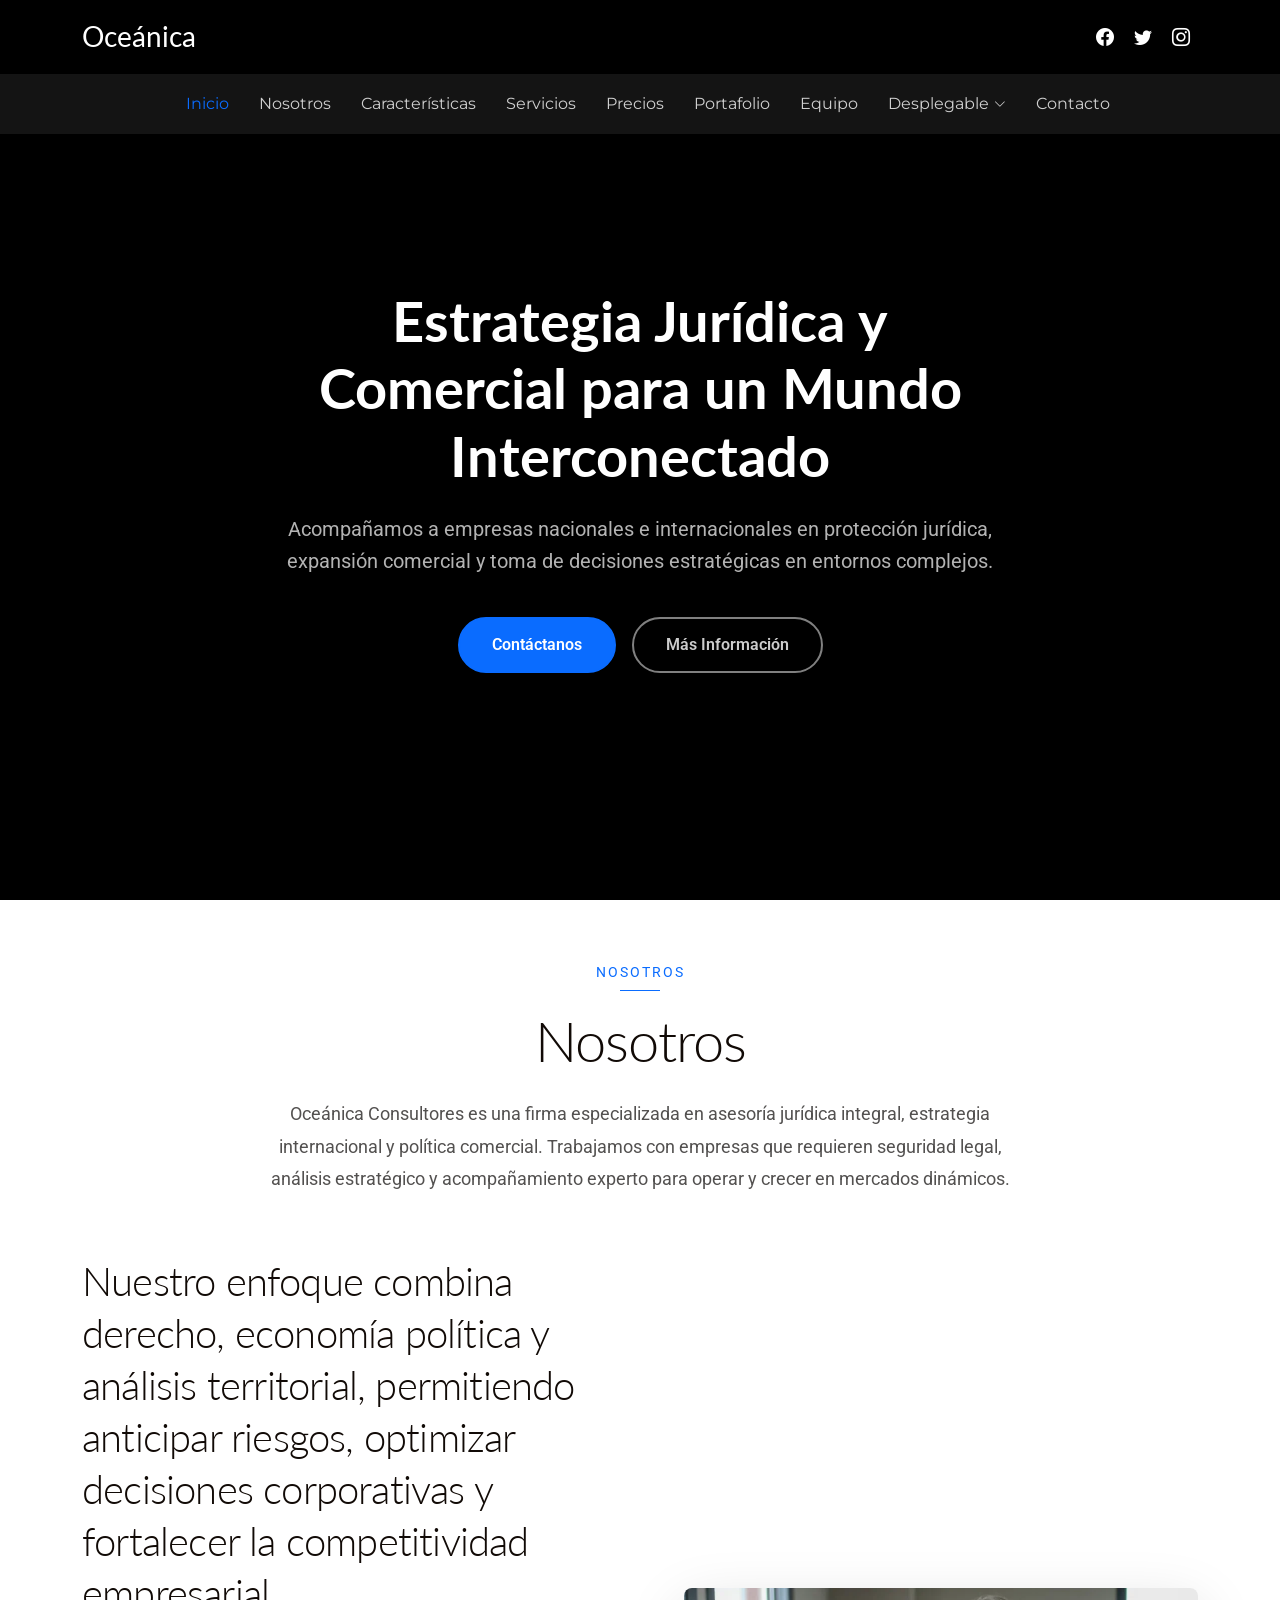
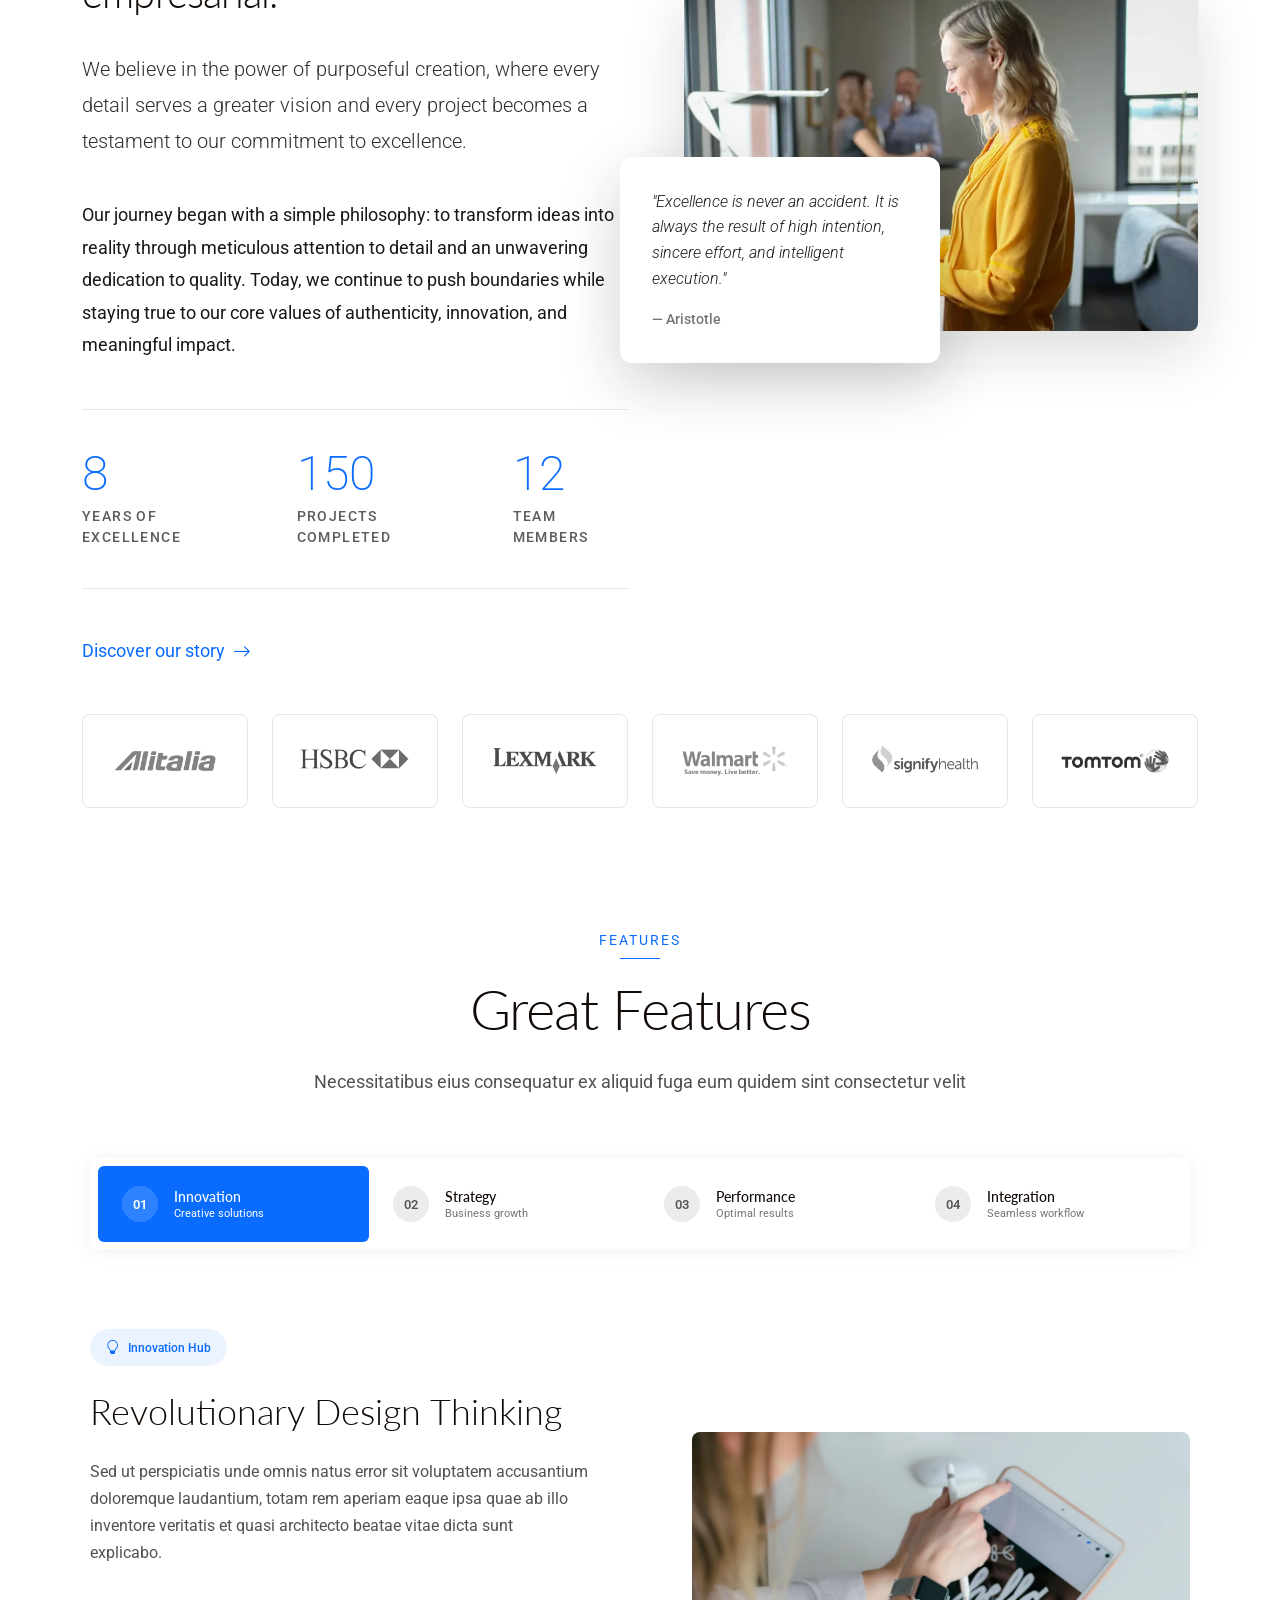
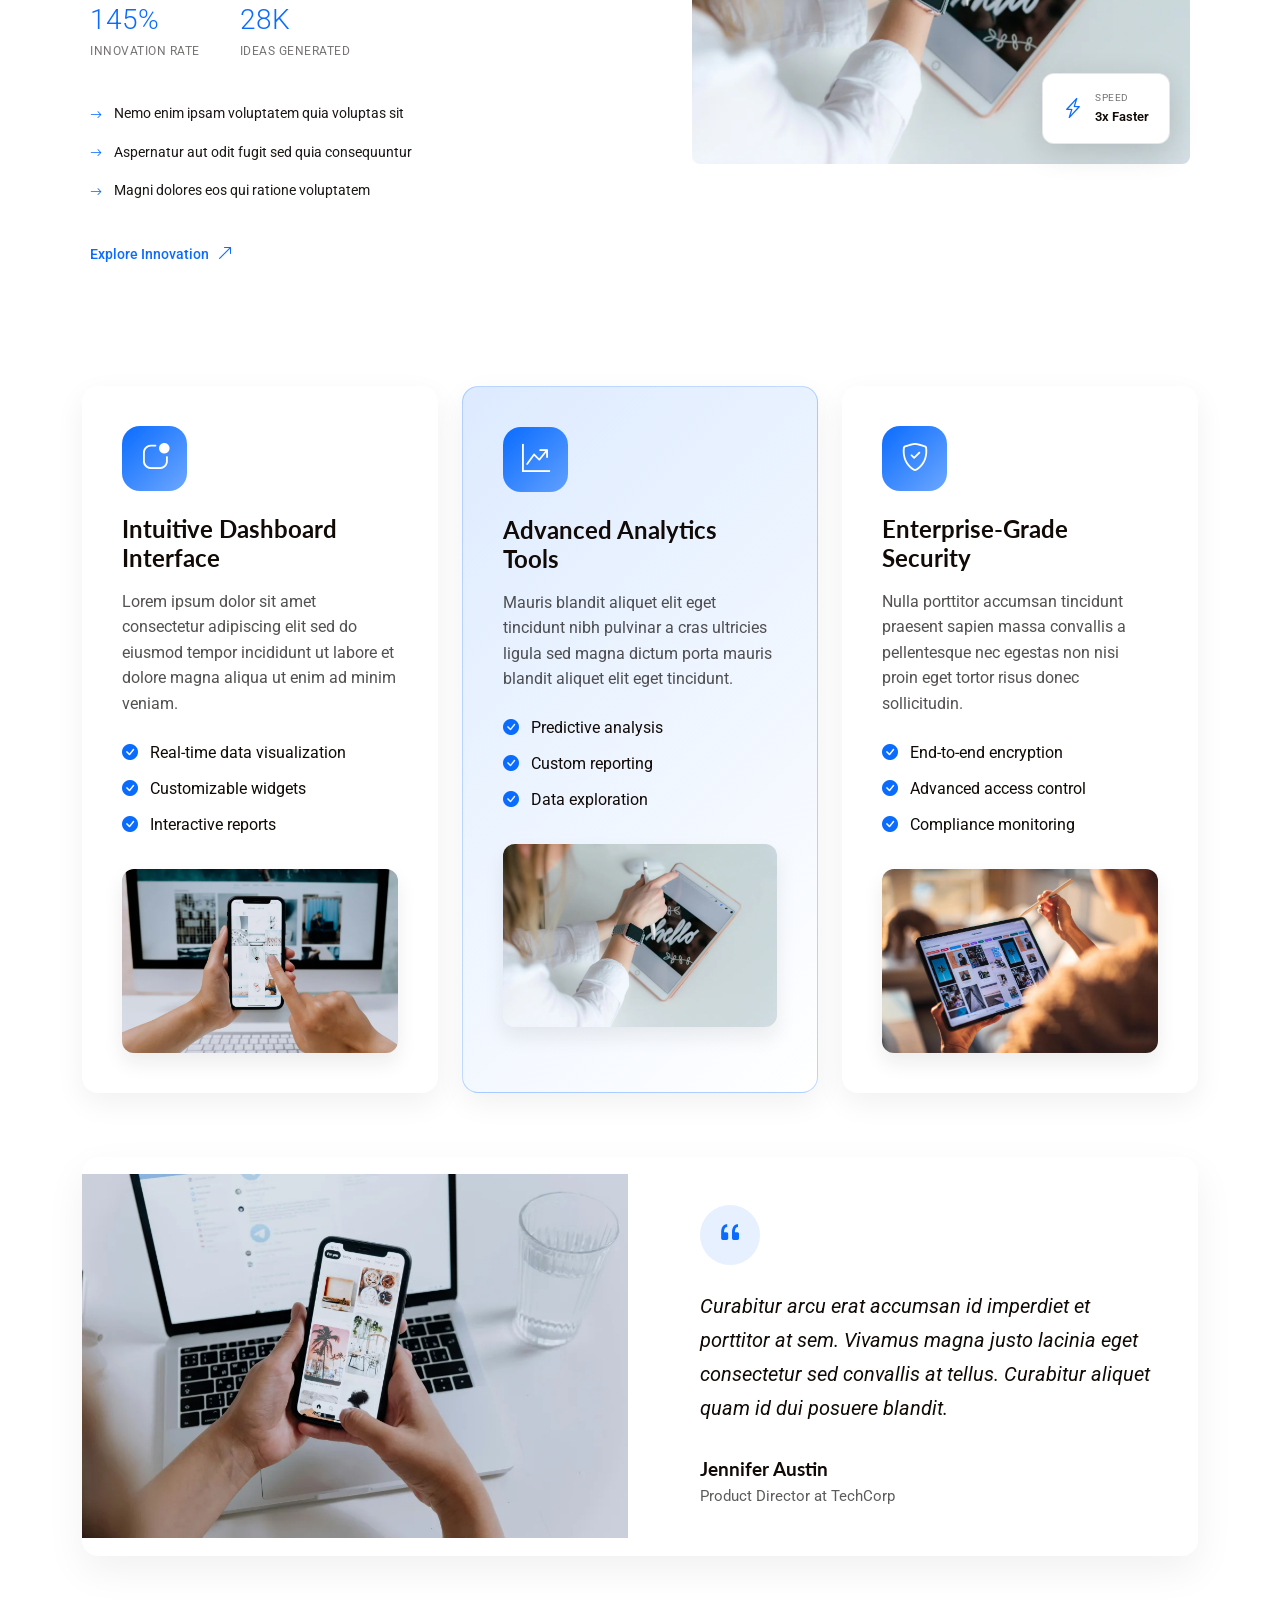
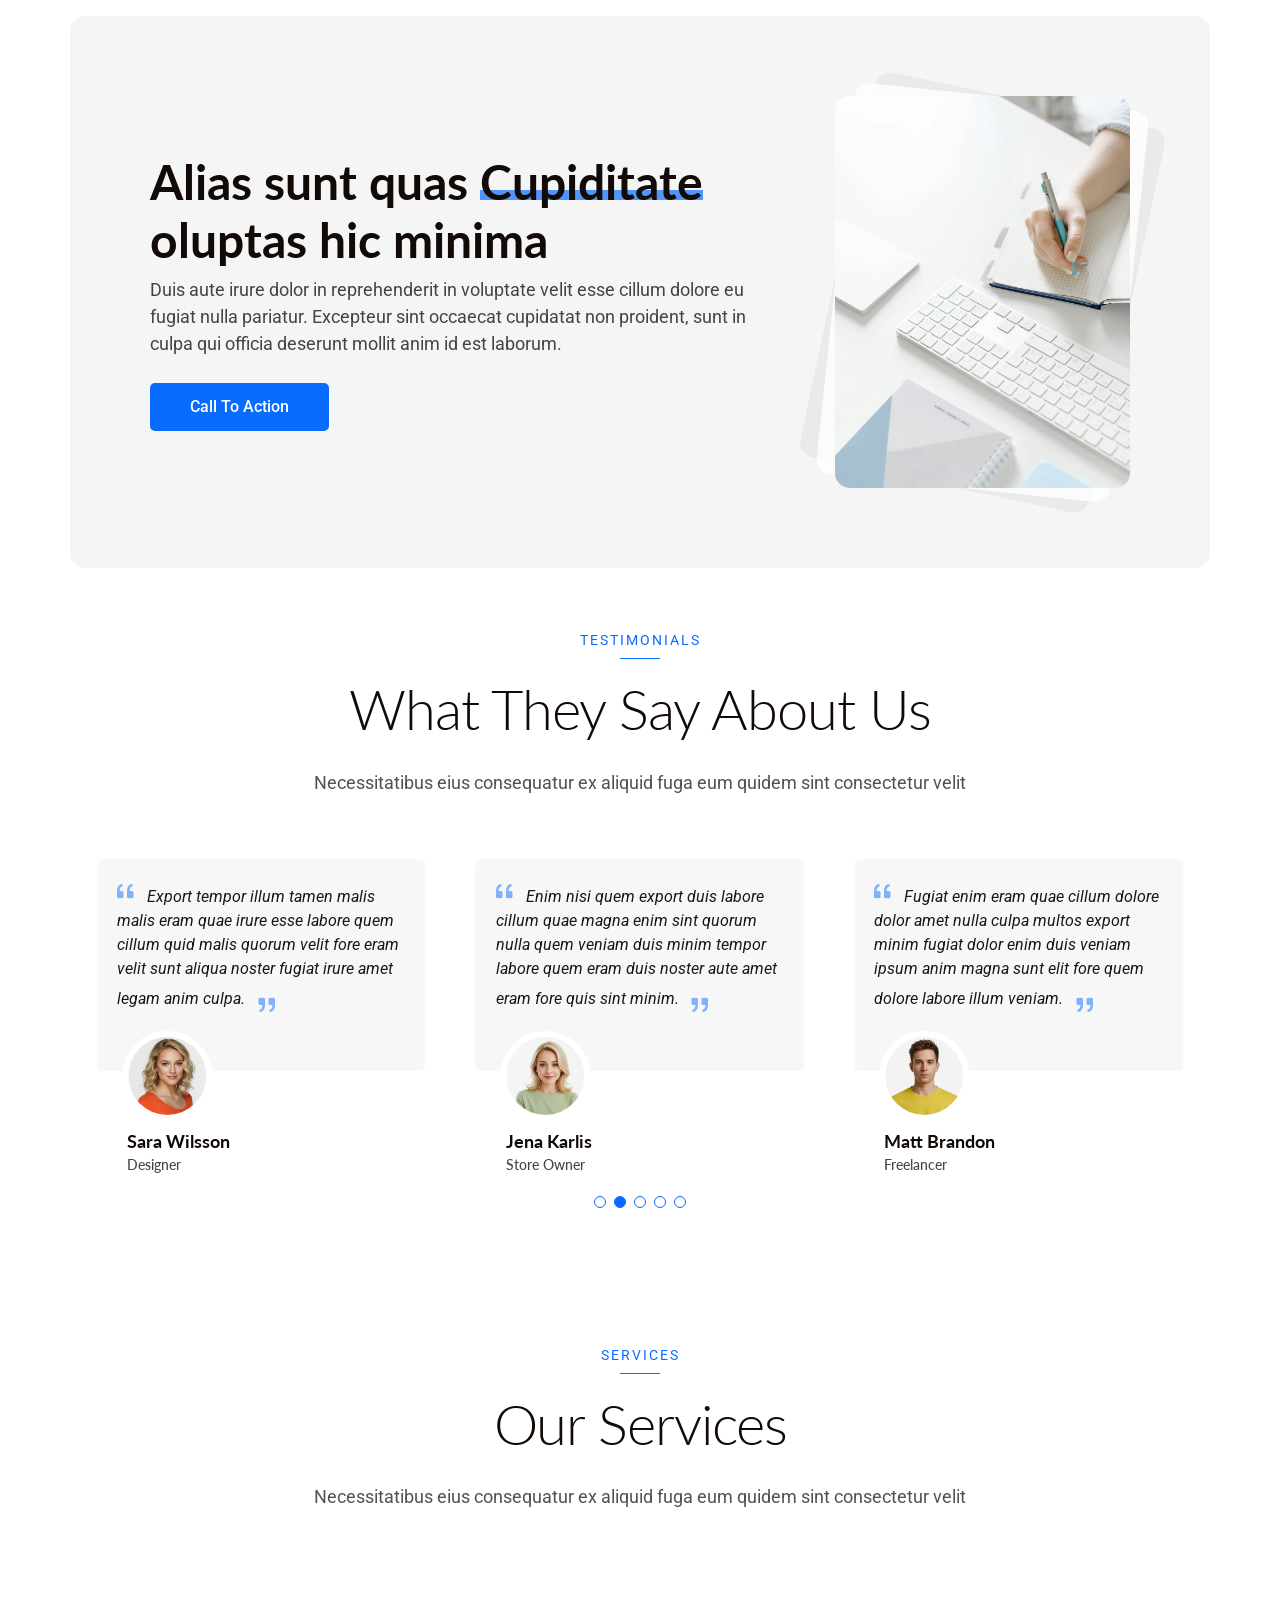
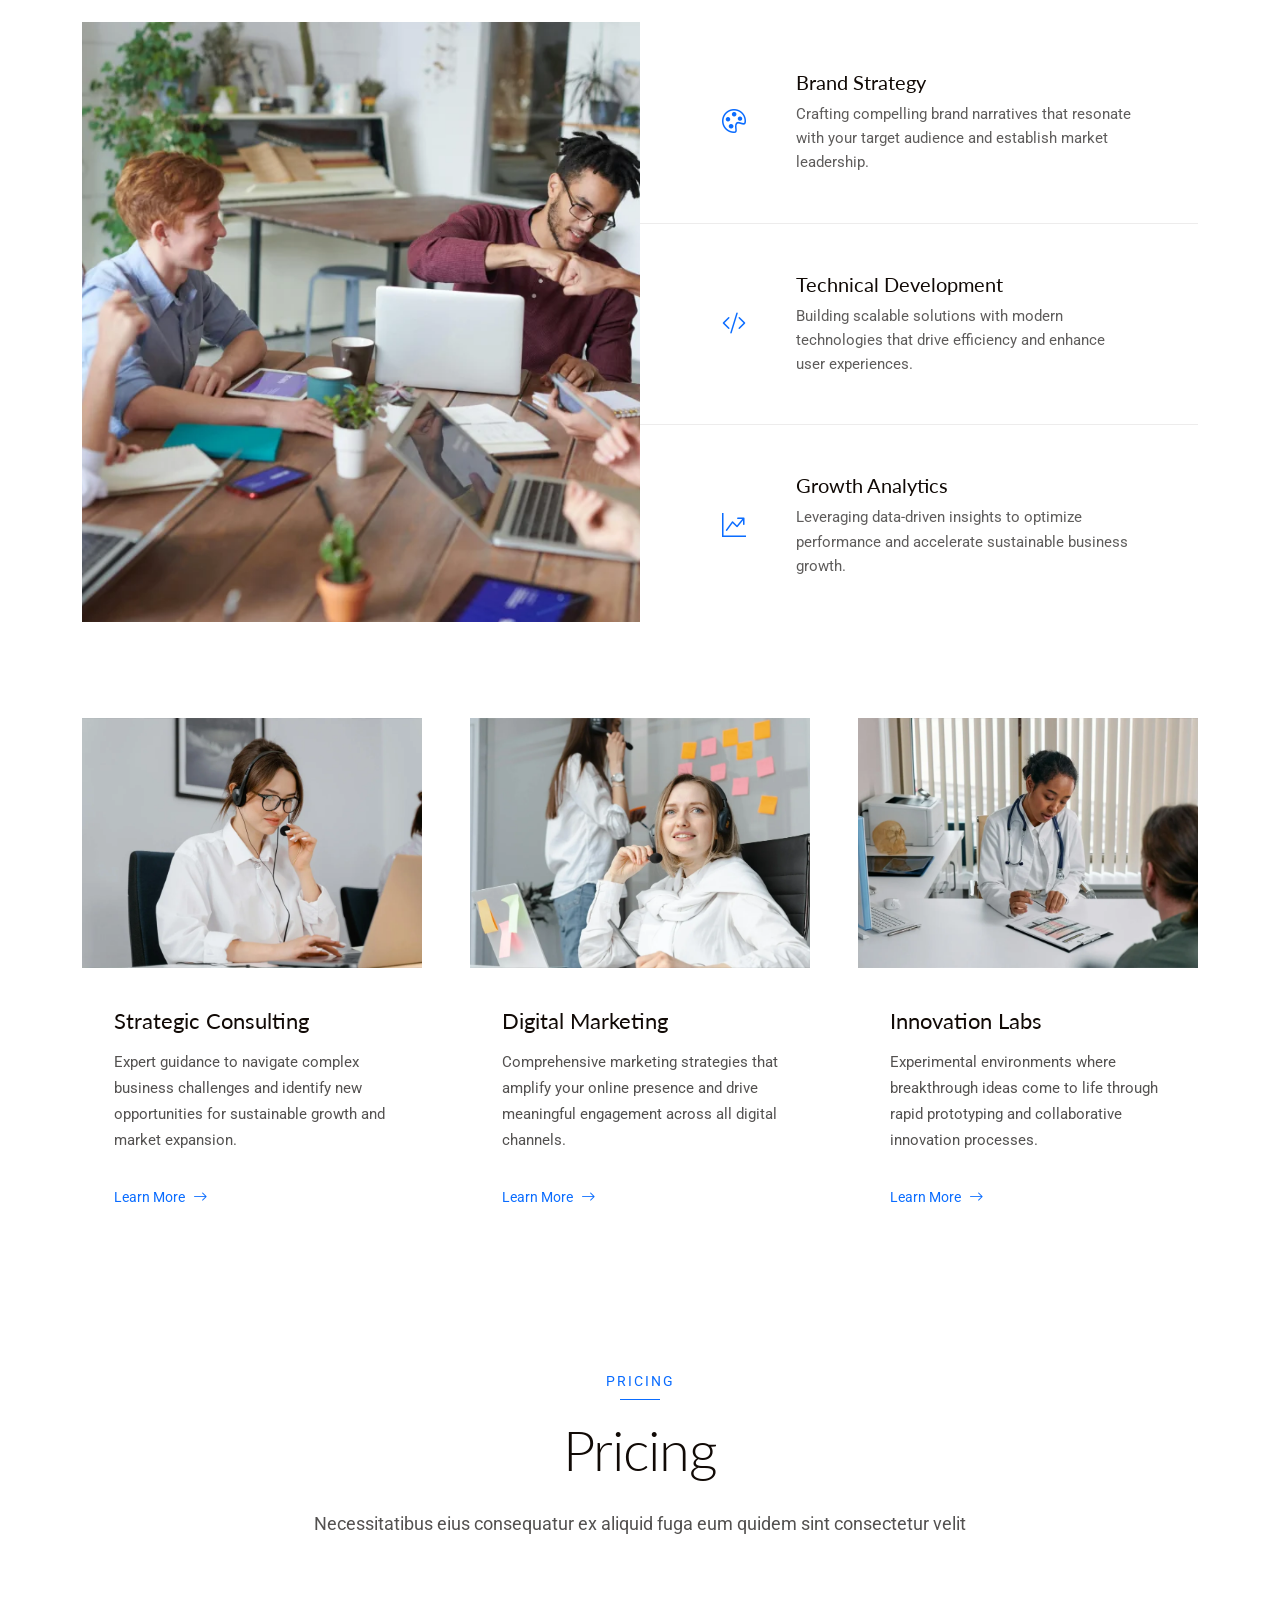
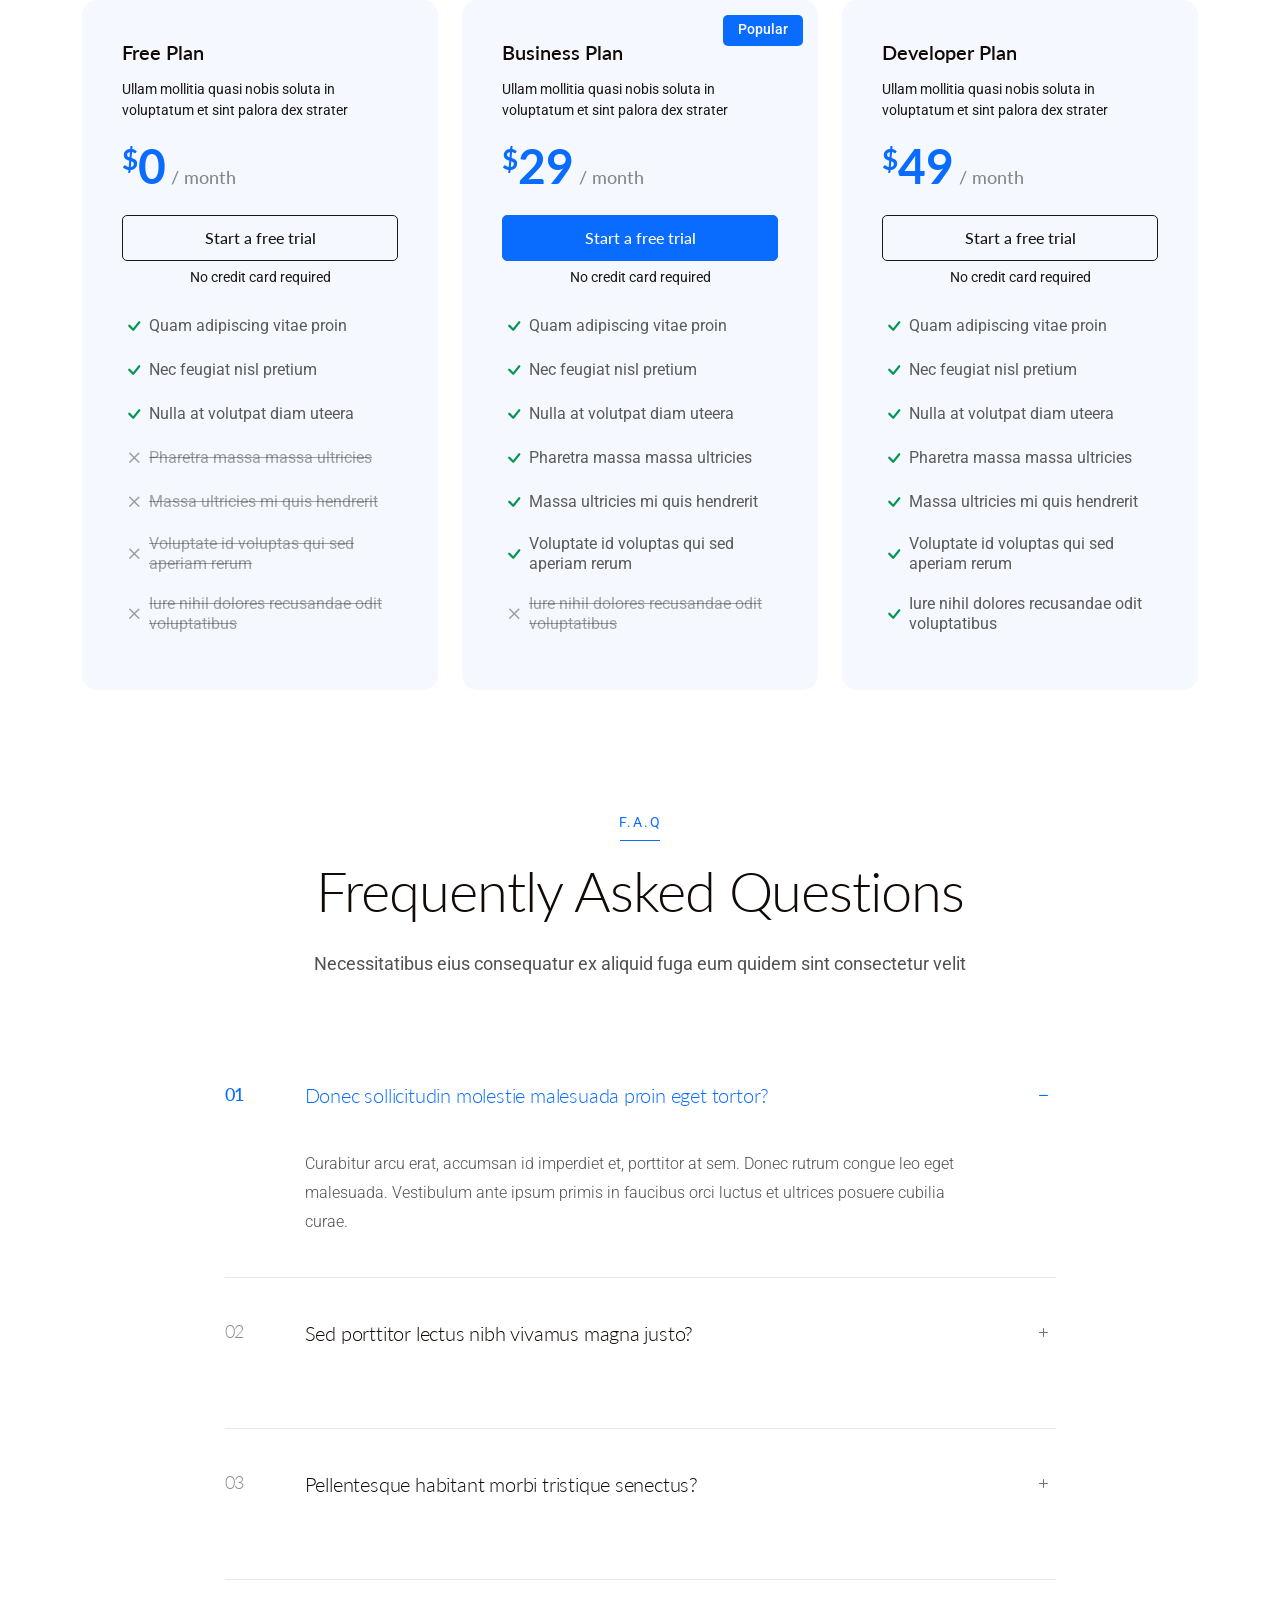
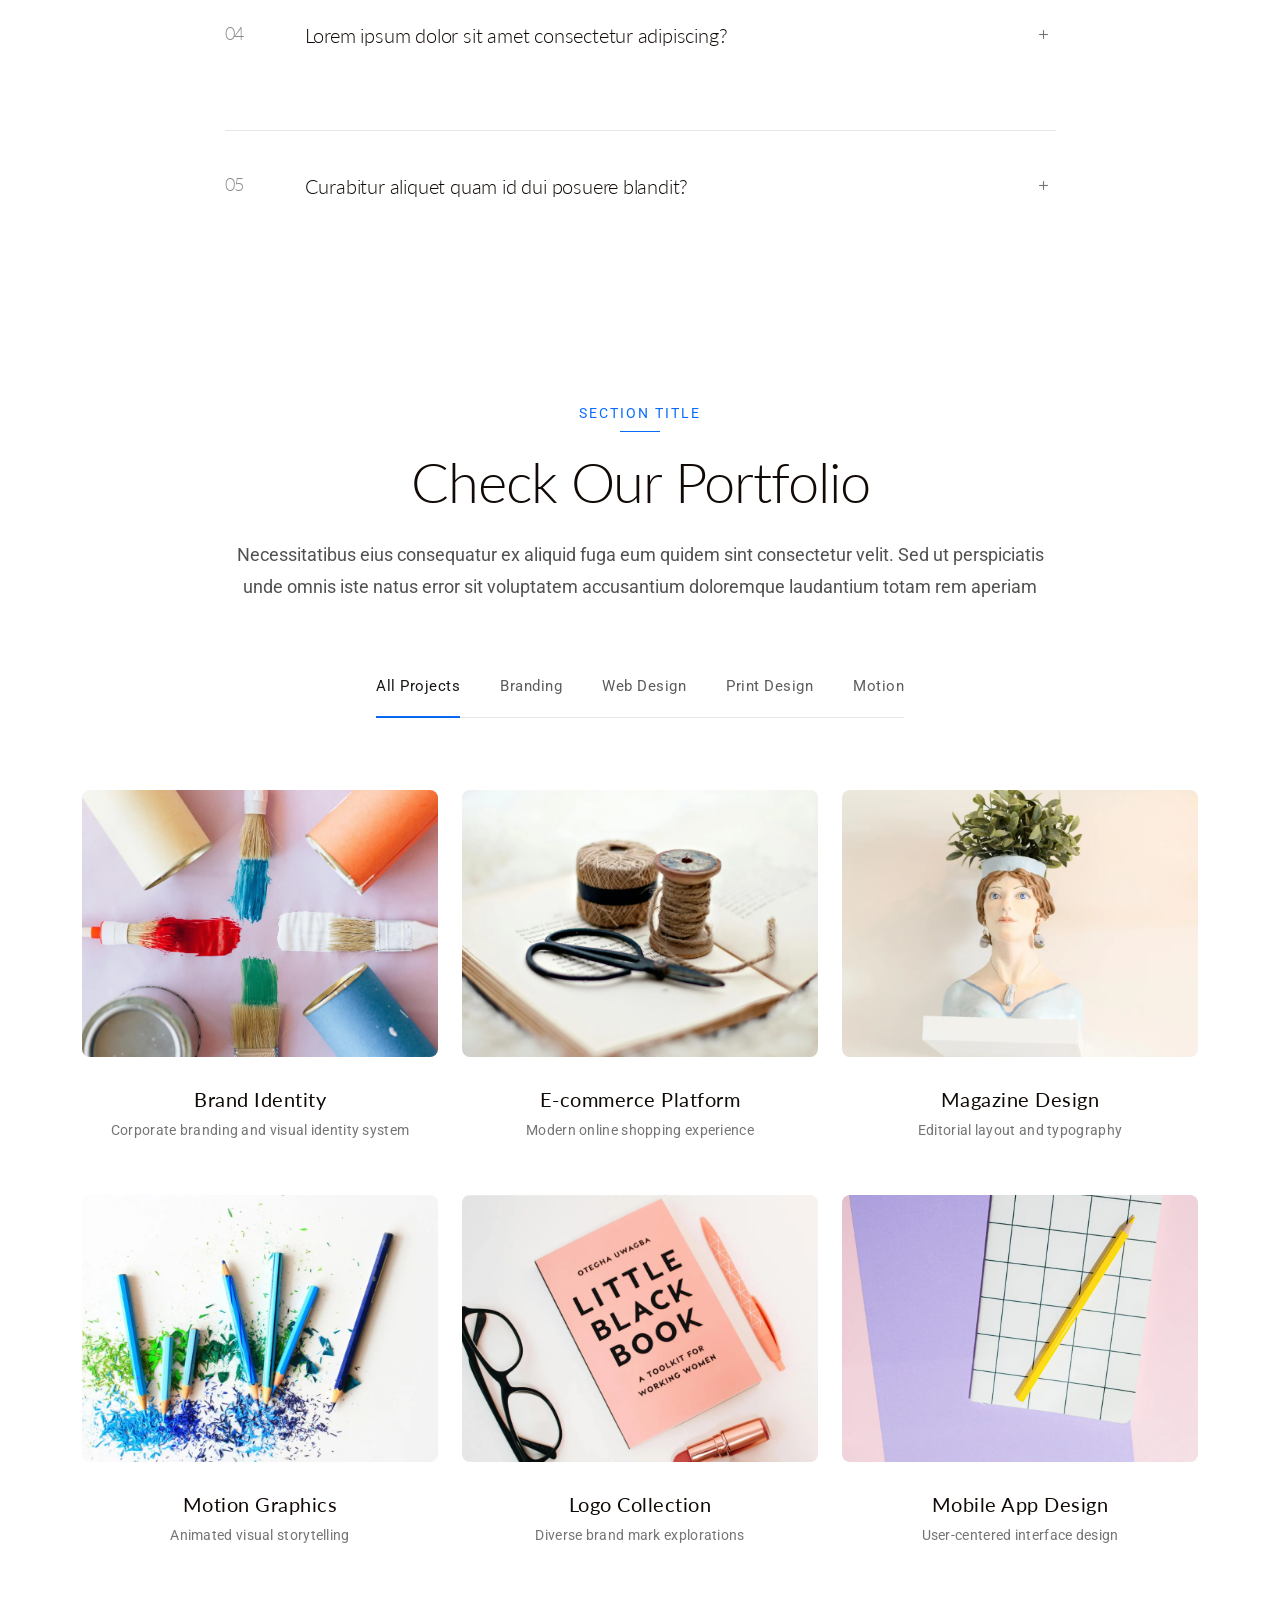
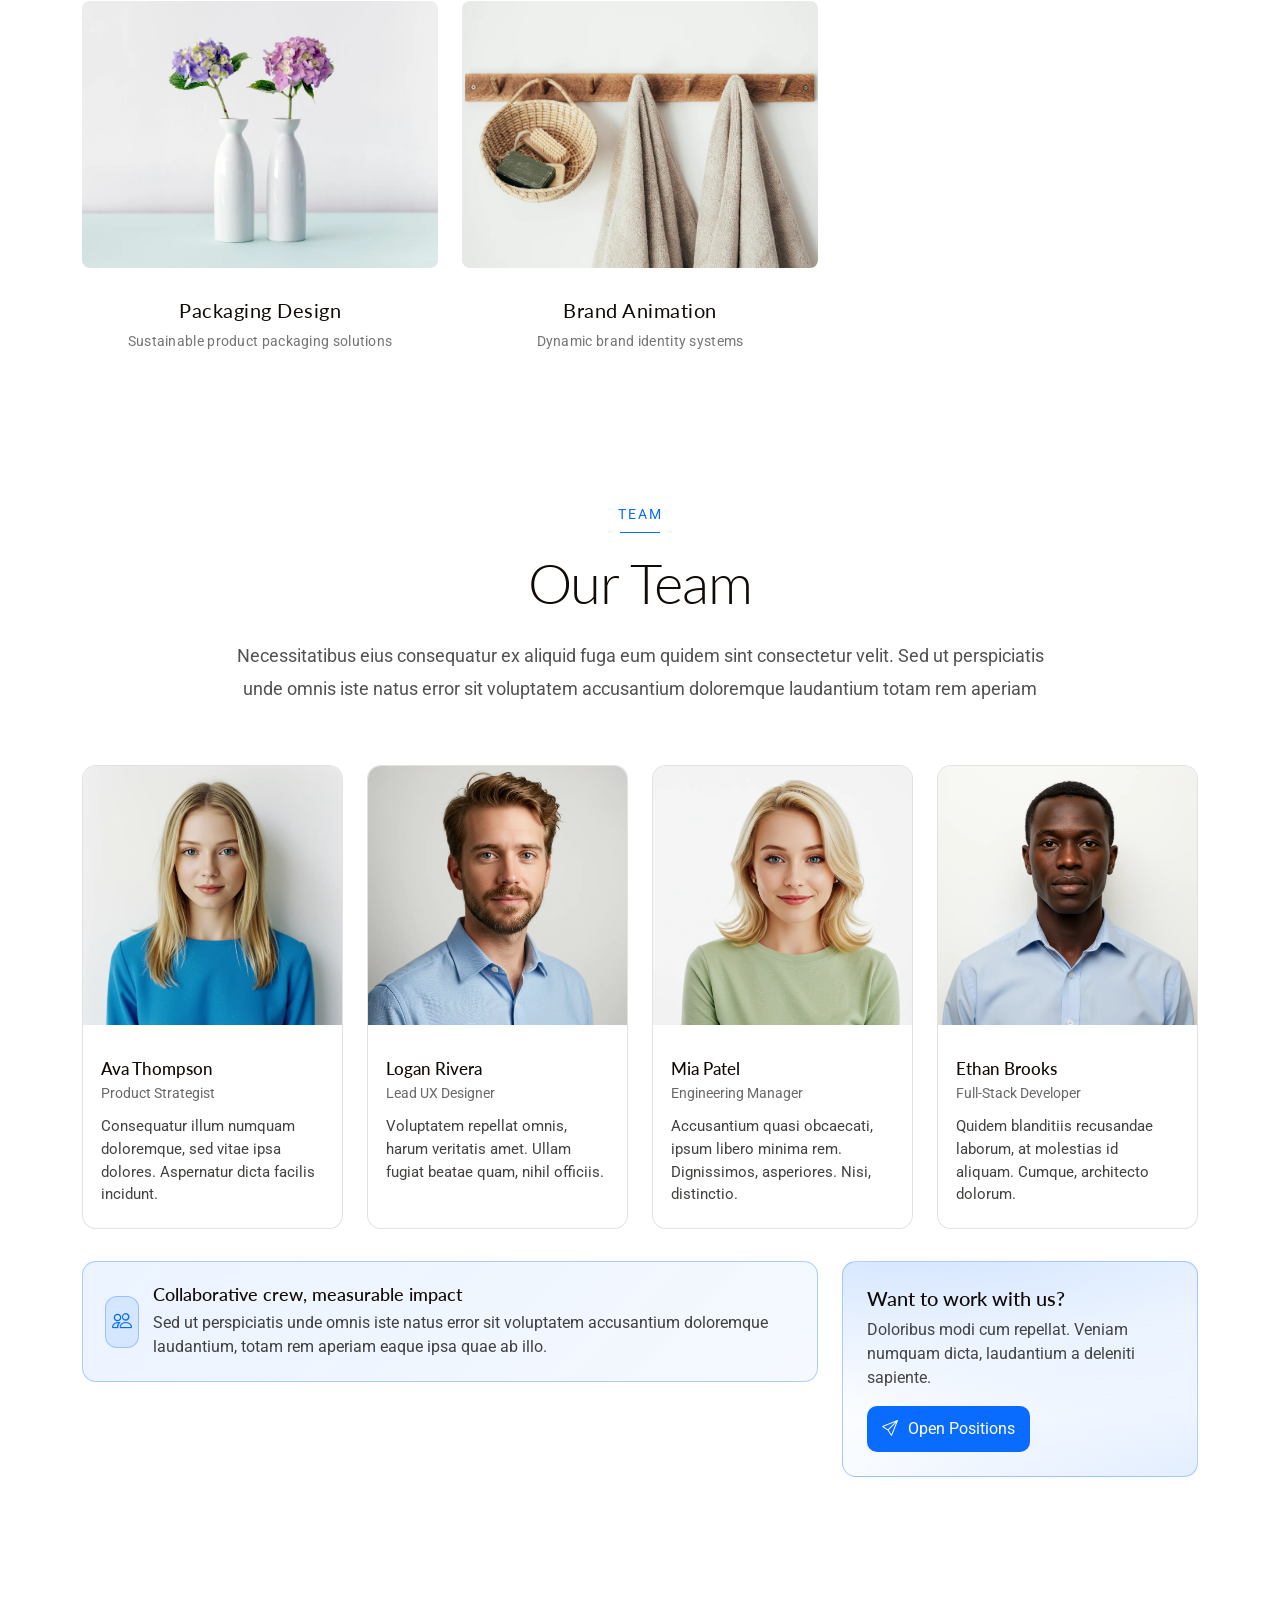
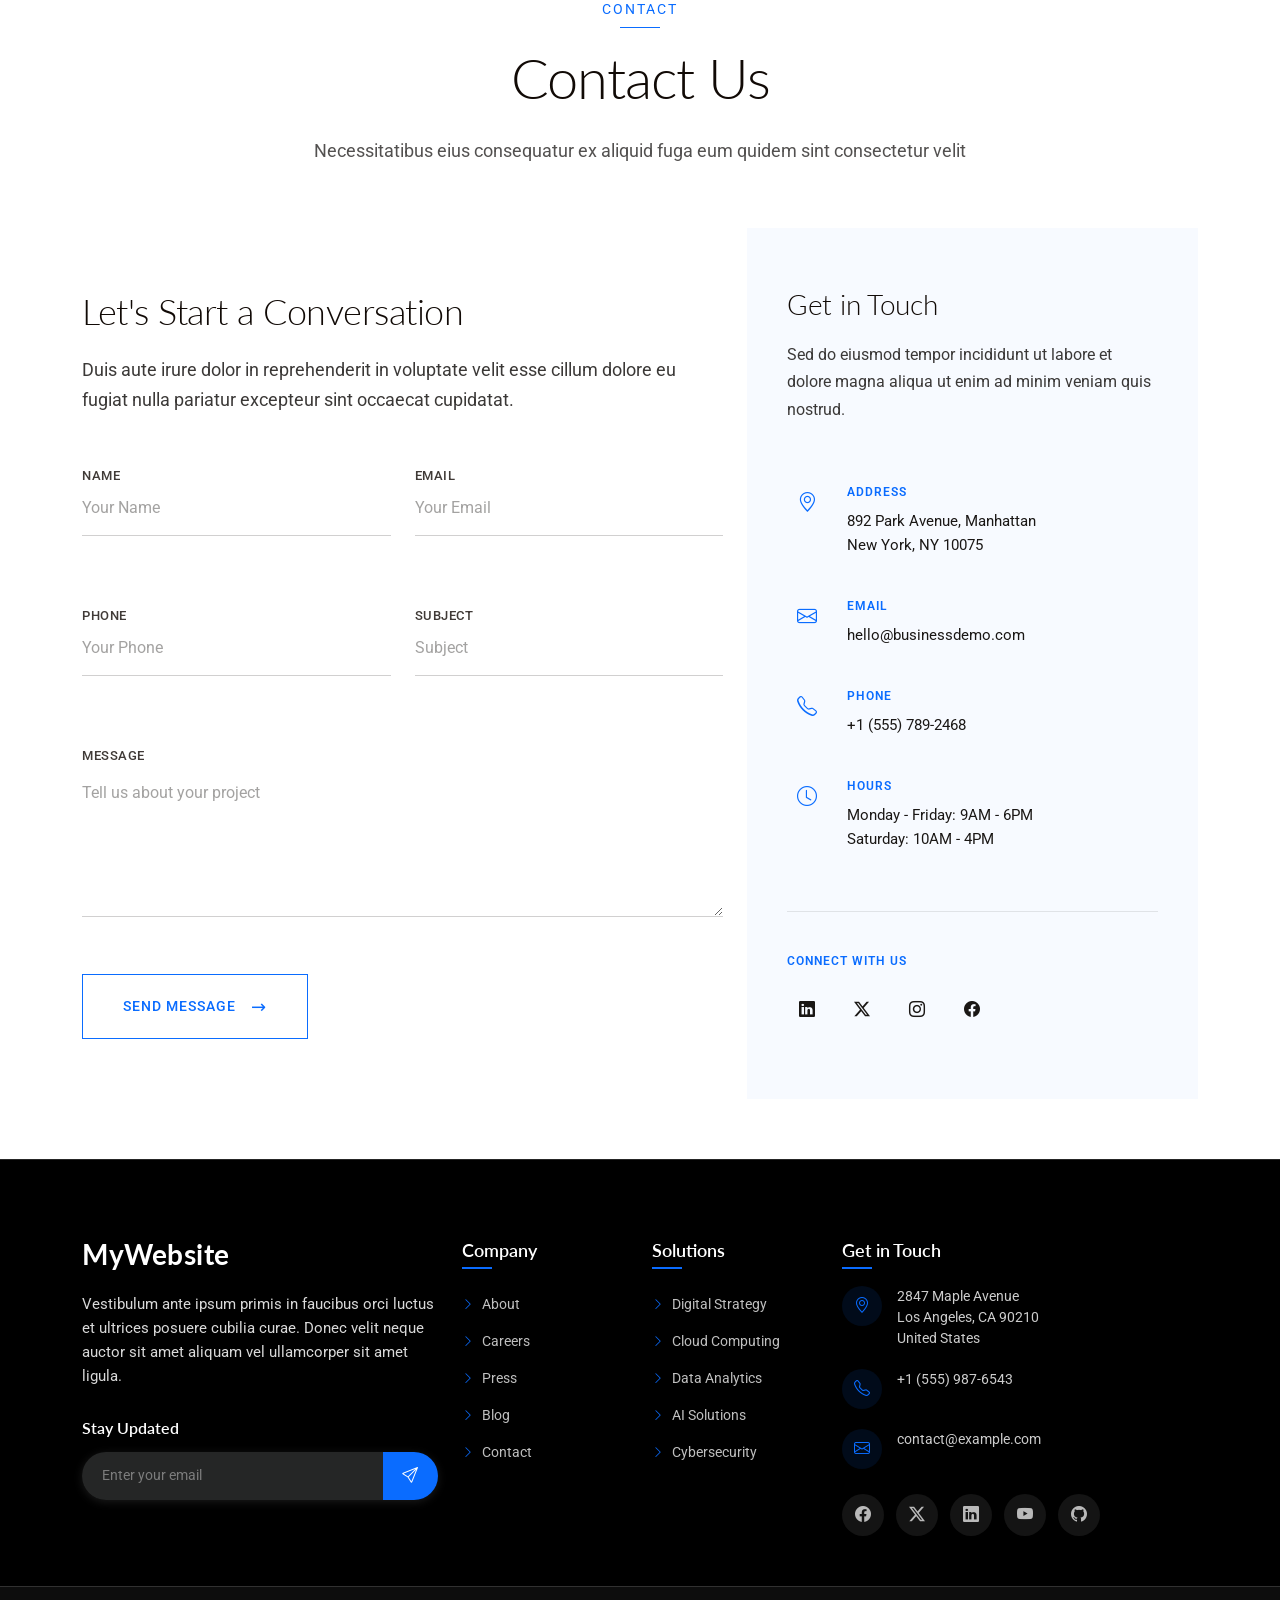
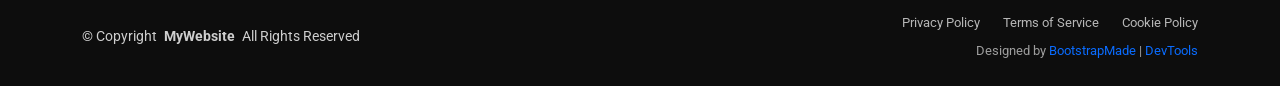
==== index.html @ 6c048b08 "primer commit" ====
<!DOCTYPE html>
<html lang="en">

<head>
  <meta charset="utf-8">
  <meta content="width=device-width, initial-scale=1.0" name="viewport">
  <title>Index - LeadPage Bootstrap Template</title>
  <meta name="description" content="">
  <meta name="keywords" content="">

  <!-- Favicons -->
  <link href="assets/img/favicon.png" rel="icon">
  <link href="assets/img/apple-touch-icon.png" rel="apple-touch-icon">

  <!-- Fonts -->
  <link href="https://fonts.googleapis.com" rel="preconnect">
  <link href="https://fonts.gstatic.com" rel="preconnect" crossorigin>
  <link href="https://fonts.googleapis.com/css2?family=Roboto:ital,wght@0,100;0,300;0,400;0,500;0,700;0,900;1,100;1,300;1,400;1,500;1,700;1,900&family=Montserrat:ital,wght@0,100;0,200;0,300;0,400;0,500;0,600;0,700;0,800;0,900;1,100;1,200;1,300;1,400;1,500;1,600;1,700;1,800;1,900&family=Lato:ital,wght@0,100;0,300;0,400;0,700;0,900;1,100;1,300;1,400;1,700;1,900&display=swap" rel="stylesheet">

  <!-- Vendor CSS Files -->
  <link href="assets/vendor/bootstrap/css/bootstrap.min.css" rel="stylesheet">
  <link href="assets/vendor/bootstrap-icons/bootstrap-icons.css" rel="stylesheet">
  <link href="assets/vendor/aos/aos.css" rel="stylesheet">
  <link href="assets/vendor/swiper/swiper-bundle.min.css" rel="stylesheet">
  <link href="assets/vendor/glightbox/css/glightbox.min.css" rel="stylesheet">

  <!-- Main CSS File -->
  <link href="assets/css/main.css" rel="stylesheet">

  <!-- =======================================================
  * Template Name: LeadPage
  * Template URL: https://bootstrapmade.com/leadpage-bootstrap-landing-page-template/
  * Updated: Aug 12 2025 with Bootstrap v5.3.7
  * Author: BootstrapMade.com
  * License: https://bootstrapmade.com/license/
  ======================================================== -->
</head>

<body class="index-page">

  <header id="header" class="header fixed-top">
    <div class="container-fluid container-xl position-relative">

      <div class="top-row d-flex align-items-center justify-content-between">
        <a href="index.html" class="logo d-flex align-items-center">
          <!-- Uncomment the line below if you also wish to use an image logo -->
          <!-- <img src="assets/img/logo.webp" alt=""> -->
          <h1 class="sitename">Oceánica</h1>
        </a>

        <div class="d-flex align-items-center">
          <div class="social-links">
            <a href="#" class="facebook"><i class="bi bi-facebook"></i></a>
            <a href="#" class="twitter"><i class="bi bi-twitter"></i></a>
            <a href="#" class="instagram"><i class="bi bi-instagram"></i></a>
          </div>
        </div>
      </div>

    </div>

    <div class="nav-wrap">
      <div class="container d-flex justify-content-center position-relative">
        <nav id="navmenu" class="navmenu">
          <ul>
            <li><a href="#hero" class="active">Inicio</a></li>
            <li><a href="#about">Nosotros</a></li>
            <li><a href="#features">Características</a></li>
            <li><a href="#services">Servicios</a></li>
            <li><a href="#pricing">Precios</a></li>
            <li><a href="#portfolio">Portafolio</a></li>
            <li><a href="#team">Equipo</a></li>
            <li class="dropdown"><a href="#"><span>Desplegable</span> <i class="bi bi-chevron-down toggle-dropdown"></i></a>
              <ul>
                <li><a href="#">Dropdown 1</a></li>
                <li class="dropdown"><a href="#"><span>Deep Dropdown</span> <i class="bi bi-chevron-down toggle-dropdown"></i></a>
                  <ul>
                    <li><a href="#">Deep Dropdown 1</a></li>
                    <li><a href="#">Deep Dropdown 2</a></li>
                    <li><a href="#">Deep Dropdown 3</a></li>
                    <li><a href="#">Deep Dropdown 4</a></li>
                    <li><a href="#">Deep Dropdown 5</a></li>
                  </ul>
                </li>
                <li><a href="#">Dropdown 2</a></li>
                <li><a href="#">Dropdown 3</a></li>
                <li><a href="#">Dropdown 4</a></li>
              </ul>
            </li>
            <li><a href="#contact">Contacto</a></li>
          </ul>
          <i class="mobile-nav-toggle d-xl-none bi bi-list"></i>
        </nav>
      </div>
    </div>

  </header>

  <main class="main">

    <!-- Hero Section -->
    <section id="hero" class="hero section dark-background">

      <div class="video-background">
        <video autoplay="" muted="" loop="" playsinline="">
          <source src="assets/img/video/valpo2.mp4" type="video/mp4">
          Your browser does not support the video tag.
        </video>
        <div class="video-overlay"></div>
      </div>

      <div class="hero-content">

        <div class="container position-relative">
          <div class="row justify-content-center text-center">
            <div class="col-lg-8">
              <h1 data-aos="fade-up" data-aos-delay="100">Estrategia Jurídica y Comercial para un Mundo Interconectado</h1>
              <p data-aos="fade-up" data-aos-delay="200">Acompañamos a empresas nacionales e internacionales en protección jurídica, expansión comercial y toma de decisiones
              estratégicas en entornos complejos.</p>
              <div class="hero-buttons" data-aos="fade-up" data-aos-delay="300">
                <a href="#about" class="btn btn-primary">Contáctanos</a>
                <a href="#services" class="btn btn-outline">Más Información</a>
              </div>
            </div>
          </div>
        </div>

      </div>

    </section><!-- /Hero Section -->

    <!-- About Section -->
    <section id="about" class="about section">

      <!-- Section Title -->
      <div class="container section-title" data-aos="fade-up">
        <span class="subtitle">Nosotros</span>
        <h2>Nosotros</h2>
        <p>Oceánica Consultores es una firma especializada en asesoría jurídica integral, estrategia internacional y política
        comercial. Trabajamos con empresas que requieren seguridad legal, análisis estratégico y acompañamiento experto para
        operar y crecer en mercados dinámicos.</p>
      </div><!-- End Section Title -->

      <div class="container" data-aos="fade-up" data-aos-delay="100">

        <div class="row align-items-center">
          <div class="col-lg-6" data-aos="fade-right" data-aos-delay="200">
            <div class="content">
              <h2>Nuestro enfoque combina derecho, economía política y análisis territorial, permitiendo anticipar riesgos, optimizar
              decisiones corporativas y fortalecer la competitividad empresarial.</h2>
              <p class="lead">We believe in the power of purposeful creation, where every detail serves a greater vision and every project becomes a testament to our commitment to excellence.</p>
              <p>Our journey began with a simple philosophy: to transform ideas into reality through meticulous attention to detail and an unwavering dedication to quality. Today, we continue to push boundaries while staying true to our core values of authenticity, innovation, and meaningful impact.</p>
              <div class="stats-wrapper">
                <div class="stat-item">
                  <span class="number purecounter" data-purecounter-start="0" data-purecounter-end="8" data-purecounter-duration="1"></span>
                  <span class="label">Years of Excellence</span>
                </div>
                <div class="stat-item">
                  <span class="number purecounter" data-purecounter-start="0" data-purecounter-end="150" data-purecounter-duration="1"></span>
                  <span class="label">Projects Completed</span>
                </div>
                <div class="stat-item">
                  <span class="number purecounter" data-purecounter-start="0" data-purecounter-end="12" data-purecounter-duration="1"></span>
                  <span class="label">Team Members</span>
                </div>
              </div>
              <div class="cta-wrapper">
                <a href="#" class="btn-link">
                  Discover our story
                  <i class="bi bi-arrow-right"></i>
                </a>
              </div>
            </div>
          </div>

          <div class="col-lg-6" data-aos="fade-left" data-aos-delay="300">
            <div class="image-wrapper">
              <img src="assets/img/about/about-1.webp" alt="About us" class="img-fluid">
              <div class="floating-element">
                <div class="quote-content">
                  <blockquote>
                    "Excellence is never an accident. It is always the result of high intention, sincere effort, and intelligent execution."
                  </blockquote>
                  <cite>— Aristotle</cite>
                </div>
              </div>
            </div>
          </div>
        </div>

      </div>

    </section><!-- /About Section -->

    <!-- Clients Section -->
    <section id="clients" class="clients section">

      <div class="container" data-aos="fade-up" data-aos-delay="100">

        <div class="row gy-4">
          <div class="col-xl-2 col-lg-3 col-md-4 col-6" data-aos="zoom-in" data-aos-delay="100">
            <div class="client-item">
              <img src="assets/img/clients/clients-1.webp" class="img-fluid" alt="Client 1">
            </div>
          </div><!-- End Client Item -->

          <div class="col-xl-2 col-lg-3 col-md-4 col-6" data-aos="zoom-in" data-aos-delay="150">
            <div class="client-item">
              <img src="assets/img/clients/clients-2.webp" class="img-fluid" alt="Client 2">
            </div>
          </div><!-- End Client Item -->

          <div class="col-xl-2 col-lg-3 col-md-4 col-6" data-aos="zoom-in" data-aos-delay="200">
            <div class="client-item">
              <img src="assets/img/clients/clients-3.webp" class="img-fluid" alt="Client 3">
            </div>
          </div><!-- End Client Item -->

          <div class="col-xl-2 col-lg-3 col-md-4 col-6" data-aos="zoom-in" data-aos-delay="250">
            <div class="client-item">
              <img src="assets/img/clients/clients-4.webp" class="img-fluid" alt="Client 4">
            </div>
          </div><!-- End Client Item -->

          <div class="col-xl-2 col-lg-3 col-md-4 col-6" data-aos="zoom-in" data-aos-delay="300">
            <div class="client-item">
              <img src="assets/img/clients/clients-5.webp" class="img-fluid" alt="Client 5">
            </div>
          </div><!-- End Client Item -->

          <div class="col-xl-2 col-lg-3 col-md-4 col-6" data-aos="zoom-in" data-aos-delay="350">
            <div class="client-item">
              <img src="assets/img/clients/clients-6.webp" class="img-fluid" alt="Client 6">
            </div>
          </div><!-- End Client Item -->

        </div>

      </div>

    </section><!-- /Clients Section -->

    <!-- Features Section -->
    <section id="features" class="features section">

      <!-- Section Title -->
      <div class="container section-title" data-aos="fade-up">
        <span class="subtitle">Features</span>
        <h2>Great Features</h2>
        <p>Necessitatibus eius consequatur ex aliquid fuga eum quidem sint consectetur velit</p>
      </div><!-- End Section Title -->

      <div class="container" data-aos="fade-up" data-aos-delay="100">

        <div class="tabs-wrapper">
          <div class="tabs-header" data-aos="fade-up" data-aos-delay="200">
            <ul class="nav nav-tabs">
              <li class="nav-item">
                <a class="nav-link active show" data-bs-toggle="tab" data-bs-target="#features-tab-1">
                  <div class="tab-content-preview">
                    <span class="tab-number">01</span>
                    <div class="tab-text">
                      <h6>Innovation</h6>
                      <small>Creative solutions</small>
                    </div>
                  </div>
                </a>
              </li>
              <li class="nav-item">
                <a class="nav-link" data-bs-toggle="tab" data-bs-target="#features-tab-2">
                  <div class="tab-content-preview">
                    <span class="tab-number">02</span>
                    <div class="tab-text">
                      <h6>Strategy</h6>
                      <small>Business growth</small>
                    </div>
                  </div>
                </a>
              </li>
              <li class="nav-item">
                <a class="nav-link" data-bs-toggle="tab" data-bs-target="#features-tab-3">
                  <div class="tab-content-preview">
                    <span class="tab-number">03</span>
                    <div class="tab-text">
                      <h6>Performance</h6>
                      <small>Optimal results</small>
                    </div>
                  </div>
                </a>
              </li>
              <li class="nav-item">
                <a class="nav-link" data-bs-toggle="tab" data-bs-target="#features-tab-4">
                  <div class="tab-content-preview">
                    <span class="tab-number">04</span>
                    <div class="tab-text">
                      <h6>Integration</h6>
                      <small>Seamless workflow</small>
                    </div>
                  </div>
                </a>
              </li>
            </ul>
          </div>

          <div class="tab-content" data-aos="fade-up" data-aos-delay="300">

            <div class="tab-pane fade active show" id="features-tab-1">
              <div class="row align-items-center">
                <div class="col-lg-6">
                  <div class="content-area">
                    <div class="content-badge">
                      <i class="bi bi-lightbulb"></i>
                      <span>Innovation Hub</span>
                    </div>
                    <h3>Revolutionary Design Thinking</h3>
                    <p>Sed ut perspiciatis unde omnis natus error sit voluptatem accusantium doloremque laudantium, totam rem aperiam eaque ipsa quae ab illo inventore veritatis et quasi architecto beatae vitae dicta sunt explicabo.</p>

                    <div class="highlight-stats">
                      <div class="stat-item">
                        <span class="stat-value">145%</span>
                        <span class="stat-label">Innovation Rate</span>
                      </div>
                      <div class="stat-item">
                        <span class="stat-value">28K</span>
                        <span class="stat-label">Ideas Generated</span>
                      </div>
                    </div>

                    <div class="feature-points">
                      <div class="point-item">
                        <i class="bi bi-arrow-right"></i>
                        <span>Nemo enim ipsam voluptatem quia voluptas sit</span>
                      </div>
                      <div class="point-item">
                        <i class="bi bi-arrow-right"></i>
                        <span>Aspernatur aut odit fugit sed quia consequuntur</span>
                      </div>
                      <div class="point-item">
                        <i class="bi bi-arrow-right"></i>
                        <span>Magni dolores eos qui ratione voluptatem</span>
                      </div>
                    </div>

                    <a href="#" class="explore-link">
                      Explore Innovation <i class="bi bi-arrow-up-right"></i>
                    </a>
                  </div>
                </div>
                <div class="col-lg-6">
                  <div class="visual-content">
                    <img src="assets/img/features/features-2.webp" alt="" class="img-fluid">
                    <div class="floating-element">
                      <div class="floating-card">
                        <i class="bi bi-lightning-charge"></i>
                        <div class="card-info">
                          <span>Speed</span>
                          <strong>3x Faster</strong>
                        </div>
                      </div>
                    </div>
                  </div>
                </div>
              </div>
            </div>

            <div class="tab-pane fade" id="features-tab-2">
              <div class="row align-items-center">
                <div class="col-lg-6">
                  <div class="content-area">
                    <div class="content-badge">
                      <i class="bi bi-compass"></i>
                      <span>Strategic Planning</span>
                    </div>
                    <h3>Data-Driven Business Strategy</h3>
                    <p>At vero eos et accusamus et iusto odio dignissimos ducimus qui blanditiis praesentium voluptatum deleniti atque corrupti quos dolores et quas molestias excepturi sint occaecati cupiditate non provident.</p>

                    <div class="highlight-stats">
                      <div class="stat-item">
                        <span class="stat-value">234%</span>
                        <span class="stat-label">Growth Rate</span>
                      </div>
                      <div class="stat-item">
                        <span class="stat-value">156</span>
                        <span class="stat-label">Strategies</span>
                      </div>
                    </div>

                    <div class="feature-points">
                      <div class="point-item">
                        <i class="bi bi-arrow-right"></i>
                        <span>Similique sunt in culpa qui officia deserunt</span>
                      </div>
                      <div class="point-item">
                        <i class="bi bi-arrow-right"></i>
                        <span>Mollitia animi id est laborum et dolorum fuga</span>
                      </div>
                      <div class="point-item">
                        <i class="bi bi-arrow-right"></i>
                        <span>Et harum quidem rerum facilis est expedita</span>
                      </div>
                    </div>

                    <a href="#" class="explore-link">
                      View Strategy <i class="bi bi-arrow-up-right"></i>
                    </a>
                  </div>
                </div>
                <div class="col-lg-6">
                  <div class="visual-content">
                    <img src="assets/img/features/features-4.webp" alt="" class="img-fluid">
                    <div class="floating-element">
                      <div class="floating-card">
                        <i class="bi bi-graph-up-arrow"></i>
                        <div class="card-info">
                          <span>Growth</span>
                          <strong>+189% ROI</strong>
                        </div>
                      </div>
                    </div>
                  </div>
                </div>
              </div>
            </div>

            <div class="tab-pane fade" id="features-tab-3">
              <div class="row align-items-center">
                <div class="col-lg-6">
                  <div class="content-area">
                    <div class="content-badge">
                      <i class="bi bi-speedometer2"></i>
                      <span>High Performance</span>
                    </div>
                    <h3>Optimized System Performance</h3>
                    <p>Temporibus autem quibusdam et aut officiis debitis aut rerum necessitatibus saepe eveniet voluptates repudiandae sint et molestiae non recusandae itaque earum rerum hic tenetur sapiente delectus.</p>

                    <div class="highlight-stats">
                      <div class="stat-item">
                        <span class="stat-value">99.8%</span>
                        <span class="stat-label">System Uptime</span>
                      </div>
                      <div class="stat-item">
                        <span class="stat-value">2.4s</span>
                        <span class="stat-label">Load Time</span>
                      </div>
                    </div>

                    <div class="feature-points">
                      <div class="point-item">
                        <i class="bi bi-arrow-right"></i>
                        <span>Ut aut reiciendis voluptatibus maiores alias</span>
                      </div>
                      <div class="point-item">
                        <i class="bi bi-arrow-right"></i>
                        <span>Consequatur aut perferendis doloribus asperiores</span>
                      </div>
                      <div class="point-item">
                        <i class="bi bi-arrow-right"></i>
                        <span>Repellat nam libero tempore cum soluta nobis</span>
                      </div>
                    </div>

                    <a href="#" class="explore-link">
                      Check Performance <i class="bi bi-arrow-up-right"></i>
                    </a>
                  </div>
                </div>
                <div class="col-lg-6">
                  <div class="visual-content">
                    <img src="assets/img/features/features-1.webp" alt="" class="img-fluid">
                    <div class="floating-element">
                      <div class="floating-card">
                        <i class="bi bi-cpu"></i>
                        <div class="card-info">
                          <span>Power</span>
                          <strong>128 Cores</strong>
                        </div>
                      </div>
                    </div>
                  </div>
                </div>
              </div>
            </div>

            <div class="tab-pane fade" id="features-tab-4">
              <div class="row align-items-center">
                <div class="col-lg-6">
                  <div class="content-area">
                    <div class="content-badge">
                      <i class="bi bi-puzzle"></i>
                      <span>Smart Integration</span>
                    </div>
                    <h3>Seamless Workflow Integration</h3>
                    <p>Eligendi optio cumque nihil impedit quo minus id quod maxime placeat facere possimus omnis voluptas assumenda est omnis dolor repellendus temporibus autem quibusdam et aut officiis debitis.</p>

                    <div class="highlight-stats">
                      <div class="stat-item">
                        <span class="stat-value">450+</span>
                        <span class="stat-label">Integrations</span>
                      </div>
                      <div class="stat-item">
                        <span class="stat-value">85%</span>
                        <span class="stat-label">Automation</span>
                      </div>
                    </div>

                    <div class="feature-points">
                      <div class="point-item">
                        <i class="bi bi-arrow-right"></i>
                        <span>Rerum necessitatibus saepe eveniet voluptates</span>
                      </div>
                      <div class="point-item">
                        <i class="bi bi-arrow-right"></i>
                        <span>Repudiandae sint et molestiae non recusandae</span>
                      </div>
                      <div class="point-item">
                        <i class="bi bi-arrow-right"></i>
                        <span>Itaque earum rerum hic tenetur sapiente</span>
                      </div>
                    </div>

                    <a href="#" class="explore-link">
                      Start Integration <i class="bi bi-arrow-up-right"></i>
                    </a>
                  </div>
                </div>
                <div class="col-lg-6">
                  <div class="visual-content">
                    <img src="assets/img/features/features-5.webp" alt="" class="img-fluid">
                    <div class="floating-element">
                      <div class="floating-card">
                        <i class="bi bi-link-45deg"></i>
                        <div class="card-info">
                          <span>Connected</span>
                          <strong>24/7 Sync</strong>
                        </div>
                      </div>
                    </div>
                  </div>
                </div>
              </div>
            </div>

          </div>
        </div>

      </div>

    </section><!-- /Features Section -->

    <!-- Features Cards Section -->
    <section id="features-cards" class="features-cards section">

      <div class="container" data-aos="fade-up" data-aos-delay="100">

        <div class="row g-4">
          <div class="col-lg-4" data-aos="fade-up" data-aos-delay="150">
            <div class="feature-card">
              <div class="feature-icon">
                <i class="bi bi-app-indicator"></i>
              </div>
              <h3>Intuitive Dashboard Interface</h3>
              <p>Lorem ipsum dolor sit amet consectetur adipiscing elit sed do eiusmod tempor incididunt ut labore et dolore magna aliqua ut enim ad minim veniam.</p>
              <ul class="feature-benefits">
                <li><i class="bi bi-check-circle-fill"></i> Real-time data visualization</li>
                <li><i class="bi bi-check-circle-fill"></i> Customizable widgets</li>
                <li><i class="bi bi-check-circle-fill"></i> Interactive reports</li>
              </ul>
              <div class="feature-image">
                <img src="assets/img/features/features-1.webp" alt="Dashboard Interface" class="img-fluid" loading="lazy">
              </div>
            </div>
          </div>

          <div class="col-lg-4" data-aos="fade-up" data-aos-delay="200">
            <div class="feature-card highlighted">
              <div class="feature-icon">
                <i class="bi bi-graph-up-arrow"></i>
              </div>
              <h3>Advanced Analytics Tools</h3>
              <p>Mauris blandit aliquet elit eget tincidunt nibh pulvinar a cras ultricies ligula sed magna dictum porta mauris blandit aliquet elit eget tincidunt.</p>
              <ul class="feature-benefits">
                <li><i class="bi bi-check-circle-fill"></i> Predictive analysis</li>
                <li><i class="bi bi-check-circle-fill"></i> Custom reporting</li>
                <li><i class="bi bi-check-circle-fill"></i> Data exploration</li>
              </ul>
              <div class="feature-image">
                <img src="assets/img/features/features-2.webp" alt="Analytics Tools" class="img-fluid" loading="lazy">
              </div>
            </div>
          </div>

          <div class="col-lg-4" data-aos="fade-up" data-aos-delay="250">
            <div class="feature-card">
              <div class="feature-icon">
                <i class="bi bi-shield-check"></i>
              </div>
              <h3>Enterprise-Grade Security</h3>
              <p>Nulla porttitor accumsan tincidunt praesent sapien massa convallis a pellentesque nec egestas non nisi proin eget tortor risus donec sollicitudin.</p>
              <ul class="feature-benefits">
                <li><i class="bi bi-check-circle-fill"></i> End-to-end encryption</li>
                <li><i class="bi bi-check-circle-fill"></i> Advanced access control</li>
                <li><i class="bi bi-check-circle-fill"></i> Compliance monitoring</li>
              </ul>
              <div class="feature-image">
                <img src="assets/img/features/features-3.webp" alt="Security Features" class="img-fluid" loading="lazy">
              </div>
            </div>
          </div>
        </div>

        <div class="feature-testimonial" data-aos="fade-up" data-aos-delay="300">
          <div class="row align-items-center">
            <div class="col-lg-6" data-aos="zoom-in">
              <div class="testimonial-image">
                <img src="assets/img/features/features-4.webp" alt="Testimonial" class="img-fluid">
              </div>
            </div>
            <div class="col-lg-6" data-aos="fade-up" data-aos-delay="200">
              <div class="testimonial-content">
                <div class="quote-icon">
                  <i class="bi bi-quote"></i>
                </div>
                <p>Curabitur arcu erat accumsan id imperdiet et porttitor at sem. Vivamus magna justo lacinia eget consectetur sed convallis at tellus. Curabitur aliquet quam id dui posuere blandit.</p>
                <div class="testimonial-author">
                  <h4>Jennifer Austin</h4>
                  <span>Product Director at TechCorp</span>
                </div>
              </div>
            </div>
          </div>
        </div>

      </div>

    </section><!-- /Features Cards Section -->

    <!-- Call To Action Section -->
    <section id="call-to-action" class="call-to-action section">

      <div class="container" data-aos="zoom-out">

        <div class="row g-5">

          <div class="col-lg-8 col-md-6 content d-flex flex-column justify-content-center order-last order-md-first">
            <h3>Alias sunt quas <em>Cupiditate</em> oluptas hic minima</h3>
            <p> Duis aute irure dolor in reprehenderit in voluptate velit esse cillum dolore eu fugiat nulla pariatur. Excepteur sint occaecat cupidatat non proident, sunt in culpa qui officia deserunt mollit anim id est laborum.</p>
            <a class="cta-btn align-self-start" href="#">Call To Action</a>
          </div>

          <div class="col-lg-4 col-md-6 order-first order-md-last d-flex align-items-center">
            <div class="img">
              <img src="assets/img/misc/misc-portrait-8.webp" alt="" class="img-fluid">
            </div>
          </div>

        </div>

      </div>

    </section><!-- /Call To Action Section -->

    <!-- Testimonials Section -->
    <section id="testimonials" class="testimonials section">

      <!-- Section Title -->
      <div class="container section-title" data-aos="fade-up">
        <span class="subtitle">Testimonials</span>
        <h2>What They Say About Us</h2>
        <p>Necessitatibus eius consequatur ex aliquid fuga eum quidem sint consectetur velit</p>
      </div><!-- End Section Title -->

      <div class="container" data-aos="fade-up" data-aos-delay="100">

        <div class="swiper init-swiper" data-speed="600" data-delay="5000" data-breakpoints="{ &quot;320&quot;: { &quot;slidesPerView&quot;: 1, &quot;spaceBetween&quot;: 40 }, &quot;1200&quot;: { &quot;slidesPerView&quot;: 3, &quot;spaceBetween&quot;: 40 } }">
          <script type="application/json" class="swiper-config">
            {
              "loop": true,
              "speed": 600,
              "autoplay": {
                "delay": 5000
              },
              "slidesPerView": "auto",
              "pagination": {
                "el": ".swiper-pagination",
                "type": "bullets",
                "clickable": true
              },
              "breakpoints": {
                "320": {
                  "slidesPerView": 1,
                  "spaceBetween": 40
                },
                "1200": {
                  "slidesPerView": 3,
                  "spaceBetween": 20
                }
              }
            }
          </script>
          <div class="swiper-wrapper">

            <div class="swiper-slide">
              <div class="testimonial-item" "="">
            <p>
              <i class=" bi bi-quote quote-icon-left"></i>
                <span>Proin iaculis purus consequat sem cure digni ssim donec porttitora entum suscipit rhoncus. Accusantium quam, ultricies eget id, aliquam eget nibh et. Maecen aliquam, risus at semper.</span>
                <i class="bi bi-quote quote-icon-right"></i>
                </p>
                <img src="assets/img/person/person-m-9.webp" class="testimonial-img" alt="">
                <h3>Saul Goodman</h3>
                <h4>Ceo &amp; Founder</h4>
              </div>
            </div><!-- End testimonial item -->

            <div class="swiper-slide">
              <div class="testimonial-item">
                <p>
                  <i class="bi bi-quote quote-icon-left"></i>
                  <span>Export tempor illum tamen malis malis eram quae irure esse labore quem cillum quid malis quorum velit fore eram velit sunt aliqua noster fugiat irure amet legam anim culpa.</span>
                  <i class="bi bi-quote quote-icon-right"></i>
                </p>
                <img src="assets/img/person/person-f-5.webp" class="testimonial-img" alt="">
                <h3>Sara Wilsson</h3>
                <h4>Designer</h4>
              </div>
            </div><!-- End testimonial item -->

            <div class="swiper-slide">
              <div class="testimonial-item">
                <p>
                  <i class="bi bi-quote quote-icon-left"></i>
                  <span>Enim nisi quem export duis labore cillum quae magna enim sint quorum nulla quem veniam duis minim tempor labore quem eram duis noster aute amet eram fore quis sint minim.</span>
                  <i class="bi bi-quote quote-icon-right"></i>
                </p>
                <img src="assets/img/person/person-f-12.webp" class="testimonial-img" alt="">
                <h3>Jena Karlis</h3>
                <h4>Store Owner</h4>
              </div>
            </div><!-- End testimonial item -->

            <div class="swiper-slide">
              <div class="testimonial-item">
                <p>
                  <i class="bi bi-quote quote-icon-left"></i>
                  <span>Fugiat enim eram quae cillum dolore dolor amet nulla culpa multos export minim fugiat dolor enim duis veniam ipsum anim magna sunt elit fore quem dolore labore illum veniam.</span>
                  <i class="bi bi-quote quote-icon-right"></i>
                </p>
                <img src="assets/img/person/person-m-12.webp" class="testimonial-img" alt="">
                <h3>Matt Brandon</h3>
                <h4>Freelancer</h4>
              </div>
            </div><!-- End testimonial item -->

            <div class="swiper-slide">
              <div class="testimonial-item">
                <p>
                  <i class="bi bi-quote quote-icon-left"></i>
                  <span>Quis quorum aliqua sint quem legam fore sunt eram irure aliqua veniam tempor noster veniam sunt culpa nulla illum cillum fugiat legam esse veniam culpa fore nisi cillum quid.</span>
                  <i class="bi bi-quote quote-icon-right"></i>
                </p>
                <img src="assets/img/person/person-m-13.webp" class="testimonial-img" alt="">
                <h3>John Larson</h3>
                <h4>Entrepreneur</h4>
              </div>
            </div><!-- End testimonial item -->

          </div>
          <div class="swiper-pagination"></div>
        </div>

      </div>

    </section><!-- /Testimonials Section -->

    <!-- Services Section -->
    <section id="services" class="services section">

      <!-- Section Title -->
      <div class="container section-title" data-aos="fade-up">
        <span class="subtitle">Services</span>
        <h2>Our Services</h2>
        <p>Necessitatibus eius consequatur ex aliquid fuga eum quidem sint consectetur velit</p>
      </div><!-- End Section Title -->

      <div class="container" data-aos="fade-up" data-aos-delay="100">

        <div class="services-showcase mt-5">
          <div class="row g-0">
            <div class="col-lg-6">
              <div class="featured-service" data-aos="fade-right" data-aos-delay="200">
                <div class="service-image">
                  <img src="assets/img/services/services-3.webp" alt="Featured Service" class="img-fluid">
                </div>
                <div class="service-overlay">
                  <div class="overlay-content">
                    <h3>Digital Transformation</h3>
                    <p>Revolutionizing businesses through cutting-edge technology solutions and strategic digital initiatives.</p>
                    <a href="service-details.html" class="service-link">
                      <span>Discover More</span>
                      <i class="bi bi-arrow-right"></i>
                    </a>
                  </div>
                </div>
              </div>
            </div>
            <div class="col-lg-6">
              <div class="services-list">

                <div class="service-item" data-aos="fade-left" data-aos-delay="100">
                  <div class="service-icon">
                    <i class="bi bi-palette"></i>
                  </div>
                  <div class="service-content">
                    <h4><a href="service-details.html">Brand Strategy</a></h4>
                    <p>Crafting compelling brand narratives that resonate with your target audience and establish market leadership.</p>
                  </div>
                </div>

                <div class="service-item" data-aos="fade-left" data-aos-delay="200">
                  <div class="service-icon">
                    <i class="bi bi-code-slash"></i>
                  </div>
                  <div class="service-content">
                    <h4><a href="service-details.html">Technical Development</a></h4>
                    <p>Building scalable solutions with modern technologies that drive efficiency and enhance user experiences.</p>
                  </div>
                </div>

                <div class="service-item" data-aos="fade-left" data-aos-delay="300">
                  <div class="service-icon">
                    <i class="bi bi-graph-up-arrow"></i>
                  </div>
                  <div class="service-content">
                    <h4><a href="service-details.html">Growth Analytics</a></h4>
                    <p>Leveraging data-driven insights to optimize performance and accelerate sustainable business growth.</p>
                  </div>
                </div>

              </div>
            </div>
          </div>
        </div>

        <div class="additional-services mt-5">
          <div class="row g-5">

            <div class="col-lg-4" data-aos="fade-up" data-aos-delay="100">
              <div class="service-card">
                <div class="card-image">
                  <img src="assets/img/services/services-7.webp" alt="Consulting Services" class="img-fluid">
                </div>
                <div class="card-body">
                  <h5><a href="service-details.html">Strategic Consulting</a></h5>
                  <p>Expert guidance to navigate complex business challenges and identify new opportunities for sustainable growth and market expansion.</p>
                  <a href="service-details.html" class="read-more">
                    Learn More <i class="bi bi-arrow-right"></i>
                  </a>
                </div>
              </div>
            </div>

            <div class="col-lg-4" data-aos="fade-up" data-aos-delay="200">
              <div class="service-card">
                <div class="card-image">
                  <img src="assets/img/services/services-9.webp" alt="Digital Marketing" class="img-fluid">
                </div>
                <div class="card-body">
                  <h5><a href="service-details.html">Digital Marketing</a></h5>
                  <p>Comprehensive marketing strategies that amplify your online presence and drive meaningful engagement across all digital channels.</p>
                  <a href="service-details.html" class="read-more">
                    Learn More <i class="bi bi-arrow-right"></i>
                  </a>
                </div>
              </div>
            </div>

            <div class="col-lg-4" data-aos="fade-up" data-aos-delay="300">
              <div class="service-card">
                <div class="card-image">
                  <img src="assets/img/services/services-11.webp" alt="Innovation Labs" class="img-fluid">
                </div>
                <div class="card-body">
                  <h5><a href="service-details.html">Innovation Labs</a></h5>
                  <p>Experimental environments where breakthrough ideas come to life through rapid prototyping and collaborative innovation processes.</p>
                  <a href="service-details.html" class="read-more">
                    Learn More <i class="bi bi-arrow-right"></i>
                  </a>
                </div>
              </div>
            </div>

          </div>
        </div>

      </div>

    </section><!-- /Services Section -->

    <!-- Pricing Section -->
    <section id="pricing" class="pricing section">

      <!-- Section Title -->
      <div class="container section-title" data-aos="fade-up">
        <span class="subtitle">Pricing</span>
        <h2>Pricing</h2>
        <p>Necessitatibus eius consequatur ex aliquid fuga eum quidem sint consectetur velit</p>
      </div><!-- End Section Title -->

      <div class="container">

        <div class="row gy-4">

          <div class="col-lg-4" data-aos="zoom-in" data-aos-delay="100">
            <div class="pricing-item">
              <h3>Free Plan</h3>
              <p class="description">Ullam mollitia quasi nobis soluta in voluptatum et sint palora dex strater</p>
              <h4><sup>$</sup>0<span> / month</span></h4>
              <a href="#" class="cta-btn">Start a free trial</a>
              <p class="text-center small">No credit card required</p>
              <ul>
                <li><i class="bi bi-check"></i> <span>Quam adipiscing vitae proin</span></li>
                <li><i class="bi bi-check"></i> <span>Nec feugiat nisl pretium</span></li>
                <li><i class="bi bi-check"></i> <span>Nulla at volutpat diam uteera</span></li>
                <li class="na"><i class="bi bi-x"></i> <span>Pharetra massa massa ultricies</span></li>
                <li class="na"><i class="bi bi-x"></i> <span>Massa ultricies mi quis hendrerit</span></li>
                <li class="na"><i class="bi bi-x"></i> <span>Voluptate id voluptas qui sed aperiam rerum</span></li>
                <li class="na"><i class="bi bi-x"></i> <span>Iure nihil dolores recusandae odit voluptatibus</span></li>
              </ul>
            </div>
          </div><!-- End Pricing Item -->

          <div class="col-lg-4" data-aos="zoom-in" data-aos-delay="200">
            <div class="pricing-item featured">
              <p class="popular">Popular</p>
              <h3>Business Plan</h3>
              <p class="description">Ullam mollitia quasi nobis soluta in voluptatum et sint palora dex strater</p>
              <h4><sup>$</sup>29<span> / month</span></h4>
              <a href="#" class="cta-btn">Start a free trial</a>
              <p class="text-center small">No credit card required</p>
              <ul>
                <li><i class="bi bi-check"></i> <span>Quam adipiscing vitae proin</span></li>
                <li><i class="bi bi-check"></i> <span>Nec feugiat nisl pretium</span></li>
                <li><i class="bi bi-check"></i> <span>Nulla at volutpat diam uteera</span></li>
                <li><i class="bi bi-check"></i> <span>Pharetra massa massa ultricies</span></li>
                <li><i class="bi bi-check"></i> <span>Massa ultricies mi quis hendrerit</span></li>
                <li><i class="bi bi-check"></i> <span>Voluptate id voluptas qui sed aperiam rerum</span></li>
                <li class="na"><i class="bi bi-x"></i> <span>Iure nihil dolores recusandae odit voluptatibus</span></li>
              </ul>
            </div>
          </div><!-- End Pricing Item -->

          <div class="col-lg-4" data-aos="zoom-in" data-aos-delay="300">
            <div class="pricing-item">
              <h3>Developer Plan</h3>
              <p class="description">Ullam mollitia quasi nobis soluta in voluptatum et sint palora dex strater</p>
              <h4><sup>$</sup>49<span> / month</span></h4>
              <a href="#" class="cta-btn">Start a free trial</a>
              <p class="text-center small">No credit card required</p>
              <ul>
                <li><i class="bi bi-check"></i> <span>Quam adipiscing vitae proin</span></li>
                <li><i class="bi bi-check"></i> <span>Nec feugiat nisl pretium</span></li>
                <li><i class="bi bi-check"></i> <span>Nulla at volutpat diam uteera</span></li>
                <li><i class="bi bi-check"></i> <span>Pharetra massa massa ultricies</span></li>
                <li><i class="bi bi-check"></i> <span>Massa ultricies mi quis hendrerit</span></li>
                <li><i class="bi bi-check"></i> <span>Voluptate id voluptas qui sed aperiam rerum</span></li>
                <li><i class="bi bi-check"></i> <span>Iure nihil dolores recusandae odit voluptatibus</span></li>
              </ul>
            </div>
          </div><!-- End Pricing Item -->

        </div>

      </div>

    </section><!-- /Pricing Section -->

    <!-- Faq Section -->
    <section id="faq" class="faq section">

      <!-- Section Title -->
      <div class="container section-title" data-aos="fade-up">
        <span class="subtitle">F.A.Q</span>
        <h2>Frequently Asked Questions</h2>
        <p>Necessitatibus eius consequatur ex aliquid fuga eum quidem sint consectetur velit</p>
      </div><!-- End Section Title -->

      <div class="container" data-aos="fade-up" data-aos-delay="100">

        <div class="row justify-content-center">
          <div class="col-lg-9">

            <div class="faq-wrapper">

              <div class="faq-item faq-active" data-aos="fade-up" data-aos-delay="150">
                <div class="faq-header">
                  <span class="faq-number">01</span>
                  <h4>Donec sollicitudin molestie malesuada proin eget tortor?</h4>
                  <div class="faq-toggle">
                    <i class="bi bi-plus"></i>
                    <i class="bi bi-dash"></i>
                  </div>
                </div>
                <div class="faq-content">
                  <div class="content-inner">
                    <p>Curabitur arcu erat, accumsan id imperdiet et, porttitor at sem. Donec rutrum congue leo eget malesuada. Vestibulum ante ipsum primis in faucibus orci luctus et ultrices posuere cubilia curae.</p>
                  </div>
                </div>
              </div><!-- End FAQ Item -->

              <div class="faq-item" data-aos="fade-up" data-aos-delay="200">
                <div class="faq-header">
                  <span class="faq-number">02</span>
                  <h4>Sed porttitor lectus nibh vivamus magna justo?</h4>
                  <div class="faq-toggle">
                    <i class="bi bi-plus"></i>
                    <i class="bi bi-dash"></i>
                  </div>
                </div>
                <div class="faq-content">
                  <div class="content-inner">
                    <p>Nulla porttitor accumsan tincidunt. Mauris blandit aliquet elit, eget tincidunt nibh pulvinar a. Cras ultricies ligula sed magna dictum porta. Vivamus suscipit tortor eget felis porttitor volutpat.</p>
                  </div>
                </div>
              </div><!-- End FAQ Item -->

              <div class="faq-item" data-aos="fade-up" data-aos-delay="250">
                <div class="faq-header">
                  <span class="faq-number">03</span>
                  <h4>Pellentesque habitant morbi tristique senectus?</h4>
                  <div class="faq-toggle">
                    <i class="bi bi-plus"></i>
                    <i class="bi bi-dash"></i>
                  </div>
                </div>
                <div class="faq-content">
                  <div class="content-inner">
                    <p>Quisque velit nisi, pretium ut lacinia in, elementum id enim. Vestibulum ac diam sit amet quam vehicula elementum sed sit amet dui. Donec sollicitudin molestie malesuada.</p>
                  </div>
                </div>
              </div><!-- End FAQ Item -->

              <div class="faq-item" data-aos="fade-up" data-aos-delay="300">
                <div class="faq-header">
                  <span class="faq-number">04</span>
                  <h4>Lorem ipsum dolor sit amet consectetur adipiscing?</h4>
                  <div class="faq-toggle">
                    <i class="bi bi-plus"></i>
                    <i class="bi bi-dash"></i>
                  </div>
                </div>
                <div class="faq-content">
                  <div class="content-inner">
                    <p>Sed ut perspiciatis unde omnis iste natus error sit voluptatem accusantium doloremque laudantium. Totam rem aperiam, eaque ipsa quae ab illo inventore veritatis et quasi architecto.</p>
                  </div>
                </div>
              </div><!-- End FAQ Item -->

              <div class="faq-item" data-aos="fade-up" data-aos-delay="350">
                <div class="faq-header">
                  <span class="faq-number">05</span>
                  <h4>Curabitur aliquet quam id dui posuere blandit?</h4>
                  <div class="faq-toggle">
                    <i class="bi bi-plus"></i>
                    <i class="bi bi-dash"></i>
                  </div>
                </div>
                <div class="faq-content">
                  <div class="content-inner">
                    <p>At vero eos et accusamus et iusto odio dignissimos ducimus qui blanditiis praesentium voluptatum deleniti atque corrupti quos dolores et quas molestias excepturi sint occaecati.</p>
                  </div>
                </div>
              </div><!-- End FAQ Item -->

            </div>

          </div>
        </div>

      </div>

    </section><!-- /Faq Section -->

    <!-- Portfolio Section -->
    <section id="portfolio" class="portfolio section">

      <!-- Section Title -->
      <div class="container section-title" data-aos="fade-up">
        <span class="subtitle">Section Title</span>
        <h2>Check Our Portfolio</h2>
        <p>Necessitatibus eius consequatur ex aliquid fuga eum quidem sint consectetur velit. Sed ut perspiciatis unde omnis iste natus error sit voluptatem accusantium doloremque laudantium totam rem aperiam</p>
      </div><!-- End Section Title -->

      <div class="container" data-aos="fade-up" data-aos-delay="100">

        <div class="isotope-layout" data-default-filter="*" data-layout="fitRows" data-sort="original-order">

          <div class="portfolio-filters-wrapper" data-aos="fade-up" data-aos-delay="100">
            <ul class="portfolio-filters isotope-filters">
              <li data-filter="*" class="filter-active">All Projects</li>
              <li data-filter=".filter-branding">Branding</li>
              <li data-filter=".filter-web">Web Design</li>
              <li data-filter=".filter-print">Print Design</li>
              <li data-filter=".filter-motion">Motion</li>
            </ul>
          </div>

          <div class="row gy-4 portfolio-grid isotope-container" data-aos="fade-up" data-aos-delay="200">

            <div class="col-lg-4 col-md-6 portfolio-item isotope-item filter-branding">
              <div class="portfolio-card">
                <div class="image-container">
                  <img src="assets/img/portfolio/portfolio-3.webp" class="img-fluid" alt="Brand Identity" loading="lazy">
                  <div class="overlay">
                    <div class="overlay-content">
                      <a href="assets/img/portfolio/portfolio-3.webp" class="glightbox zoom-link" title="Brand Identity Project">
                        <i class="bi bi-zoom-in"></i>
                      </a>
                      <a href="portfolio-details.html" class="details-link" title="View Project Details">
                        <i class="bi bi-arrow-right"></i>
                      </a>
                    </div>
                  </div>
                </div>
                <div class="content">
                  <h3>Brand Identity</h3>
                  <p>Corporate branding and visual identity system</p>
                </div>
              </div>
            </div><!-- End Portfolio Item -->

            <div class="col-lg-4 col-md-6 portfolio-item isotope-item filter-web">
              <div class="portfolio-card">
                <div class="image-container">
                  <img src="assets/img/portfolio/portfolio-7.webp" class="img-fluid" alt="E-commerce Platform" loading="lazy">
                  <div class="overlay">
                    <div class="overlay-content">
                      <a href="assets/img/portfolio/portfolio-7.webp" class="glightbox zoom-link" title="E-commerce Platform">
                        <i class="bi bi-zoom-in"></i>
                      </a>
                      <a href="portfolio-details.html" class="details-link" title="View Project Details">
                        <i class="bi bi-arrow-right"></i>
                      </a>
                    </div>
                  </div>
                </div>
                <div class="content">
                  <h3>E-commerce Platform</h3>
                  <p>Modern online shopping experience</p>
                </div>
              </div>
            </div><!-- End Portfolio Item -->

            <div class="col-lg-4 col-md-6 portfolio-item isotope-item filter-print">
              <div class="portfolio-card">
                <div class="image-container">
                  <img src="assets/img/portfolio/portfolio-portrait-5.webp" class="img-fluid" alt="Magazine Design" loading="lazy">
                  <div class="overlay">
                    <div class="overlay-content">
                      <a href="assets/img/portfolio/portfolio-portrait-5.webp" class="glightbox zoom-link" title="Magazine Design">
                        <i class="bi bi-zoom-in"></i>
                      </a>
                      <a href="portfolio-details.html" class="details-link" title="View Project Details">
                        <i class="bi bi-arrow-right"></i>
                      </a>
                    </div>
                  </div>
                </div>
                <div class="content">
                  <h3>Magazine Design</h3>
                  <p>Editorial layout and typography</p>
                </div>
              </div>
            </div><!-- End Portfolio Item -->

            <div class="col-lg-4 col-md-6 portfolio-item isotope-item filter-motion">
              <div class="portfolio-card">
                <div class="image-container">
                  <img src="assets/img/portfolio/portfolio-8.webp" class="img-fluid" alt="Motion Graphics" loading="lazy">
                  <div class="overlay">
                    <div class="overlay-content">
                      <a href="assets/img/portfolio/portfolio-8.webp" class="glightbox zoom-link" title="Motion Graphics">
                        <i class="bi bi-zoom-in"></i>
                      </a>
                      <a href="portfolio-details.html" class="details-link" title="View Project Details">
                        <i class="bi bi-arrow-right"></i>
                      </a>
                    </div>
                  </div>
                </div>
                <div class="content">
                  <h3>Motion Graphics</h3>
                  <p>Animated visual storytelling</p>
                </div>
              </div>
            </div><!-- End Portfolio Item -->

            <div class="col-lg-4 col-md-6 portfolio-item isotope-item filter-branding">
              <div class="portfolio-card">
                <div class="image-container">
                  <img src="assets/img/portfolio/portfolio-9.webp" class="img-fluid" alt="Logo Collection" loading="lazy">
                  <div class="overlay">
                    <div class="overlay-content">
                      <a href="assets/img/portfolio/portfolio-9.webp" class="glightbox zoom-link" title="Logo Collection">
                        <i class="bi bi-zoom-in"></i>
                      </a>
                      <a href="portfolio-details.html" class="details-link" title="View Project Details">
                        <i class="bi bi-arrow-right"></i>
                      </a>
                    </div>
                  </div>
                </div>
                <div class="content">
                  <h3>Logo Collection</h3>
                  <p>Diverse brand mark explorations</p>
                </div>
              </div>
            </div><!-- End Portfolio Item -->

            <div class="col-lg-4 col-md-6 portfolio-item isotope-item filter-web">
              <div class="portfolio-card">
                <div class="image-container">
                  <img src="assets/img/portfolio/portfolio-portrait-8.webp" class="img-fluid" alt="Mobile App Design" loading="lazy">
                  <div class="overlay">
                    <div class="overlay-content">
                      <a href="assets/img/portfolio/portfolio-portrait-8.webp" class="glightbox zoom-link" title="Mobile App Design">
                        <i class="bi bi-zoom-in"></i>
                      </a>
                      <a href="portfolio-details.html" class="details-link" title="View Project Details">
                        <i class="bi bi-arrow-right"></i>
                      </a>
                    </div>
                  </div>
                </div>
                <div class="content">
                  <h3>Mobile App Design</h3>
                  <p>User-centered interface design</p>
                </div>
              </div>
            </div><!-- End Portfolio Item -->

            <div class="col-lg-4 col-md-6 portfolio-item isotope-item filter-print">
              <div class="portfolio-card">
                <div class="image-container">
                  <img src="assets/img/portfolio/portfolio-10.webp" class="img-fluid" alt="Packaging Design" loading="lazy">
                  <div class="overlay">
                    <div class="overlay-content">
                      <a href="assets/img/portfolio/portfolio-10.webp" class="glightbox zoom-link" title="Packaging Design">
                        <i class="bi bi-zoom-in"></i>
                      </a>
                      <a href="portfolio-details.html" class="details-link" title="View Project Details">
                        <i class="bi bi-arrow-right"></i>
                      </a>
                    </div>
                  </div>
                </div>
                <div class="content">
                  <h3>Packaging Design</h3>
                  <p>Sustainable product packaging solutions</p>
                </div>
              </div>
            </div><!-- End Portfolio Item -->

            <div class="col-lg-4 col-md-6 portfolio-item isotope-item filter-motion">
              <div class="portfolio-card">
                <div class="image-container">
                  <img src="assets/img/portfolio/portfolio-11.webp" class="img-fluid" alt="Brand Animation" loading="lazy">
                  <div class="overlay">
                    <div class="overlay-content">
                      <a href="assets/img/portfolio/portfolio-11.webp" class="glightbox zoom-link" title="Brand Animation">
                        <i class="bi bi-zoom-in"></i>
                      </a>
                      <a href="portfolio-details.html" class="details-link" title="View Project Details">
                        <i class="bi bi-arrow-right"></i>
                      </a>
                    </div>
                  </div>
                </div>
                <div class="content">
                  <h3>Brand Animation</h3>
                  <p>Dynamic brand identity systems</p>
                </div>
              </div>
            </div><!-- End Portfolio Item -->

          </div><!-- End Portfolio Grid -->

        </div>

      </div>

    </section><!-- /Portfolio Section -->

    <!-- Team Section -->
    <section id="team" class="team section">

      <!-- Section Title -->
      <div class="container section-title" data-aos="fade-up">
        <span class="subtitle">Team</span>
        <h2>Our Team</h2>
        <p>Necessitatibus eius consequatur ex aliquid fuga eum quidem sint consectetur velit. Sed ut perspiciatis unde omnis iste natus error sit voluptatem accusantium doloremque laudantium totam rem aperiam</p>
      </div><!-- End Section Title -->

      <div class="container" data-aos="fade-up" data-aos-delay="100">

        <div class="row g-4 align-items-stretch">

          <div class="col-md-6 col-lg-3">
            <article class="member-card h-100" data-aos="zoom-in" data-aos-delay="150">
              <figure class="member-media">
                <img src="assets/img/person/person-f-9.webp" class="img-fluid" alt="Team member portrait">
                <ul class="social-list">
                  <li><a href="#" aria-label="Twitter"><i class="bi bi-twitter"></i></a></li>
                  <li><a href="#" aria-label="LinkedIn"><i class="bi bi-linkedin"></i></a></li>
                  <li><a href="#" aria-label="Github"><i class="bi bi-github"></i></a></li>
                </ul>
              </figure>
              <div class="member-content">
                <h3 class="member-name">Ava Thompson</h3>
                <p class="member-role">Product Strategist</p>
                <p class="member-bio">Consequatur illum numquam doloremque, sed vitae ipsa dolores. Aspernatur dicta facilis incidunt.</p>
              </div>
            </article><!-- End Team Member -->
          </div>

          <div class="col-md-6 col-lg-3">
            <article class="member-card h-100" data-aos="zoom-in" data-aos-delay="200">
              <figure class="member-media">
                <img src="assets/img/person/person-m-7.webp" class="img-fluid" alt="Team member portrait">
                <ul class="social-list">
                  <li><a href="#" aria-label="Twitter"><i class="bi bi-twitter"></i></a></li>
                  <li><a href="#" aria-label="LinkedIn"><i class="bi bi-linkedin"></i></a></li>
                  <li><a href="#" aria-label="Dribbble"><i class="bi bi-dribbble"></i></a></li>
                </ul>
              </figure>
              <div class="member-content">
                <h3 class="member-name">Logan Rivera</h3>
                <p class="member-role">Lead UX Designer</p>
                <p class="member-bio">Voluptatem repellat omnis, harum veritatis amet. Ullam fugiat beatae quam, nihil officiis.</p>
              </div>
            </article><!-- End Team Member -->
          </div>

          <div class="col-md-6 col-lg-3">
            <article class="member-card h-100" data-aos="zoom-in" data-aos-delay="250">
              <figure class="member-media">
                <img src="assets/img/person/person-f-12.webp" class="img-fluid" alt="Team member portrait">
                <ul class="social-list">
                  <li><a href="#" aria-label="Instagram"><i class="bi bi-instagram"></i></a></li>
                  <li><a href="#" aria-label="LinkedIn"><i class="bi bi-linkedin"></i></a></li>
                  <li><a href="#" aria-label="Behance"><i class="bi bi-behance"></i></a></li>
                </ul>
              </figure>
              <div class="member-content">
                <h3 class="member-name">Mia Patel</h3>
                <p class="member-role">Engineering Manager</p>
                <p class="member-bio">Accusantium quasi obcaecati, ipsum libero minima rem. Dignissimos, asperiores. Nisi, distinctio.</p>
              </div>
            </article><!-- End Team Member -->
          </div>

          <div class="col-md-6 col-lg-3">
            <article class="member-card h-100" data-aos="zoom-in" data-aos-delay="300">
              <figure class="member-media">
                <img src="assets/img/person/person-m-11.webp" class="img-fluid" alt="Team member portrait">
                <ul class="social-list">
                  <li><a href="#" aria-label="Facebook"><i class="bi bi-facebook"></i></a></li>
                  <li><a href="#" aria-label="LinkedIn"><i class="bi bi-linkedin"></i></a></li>
                  <li><a href="#" aria-label="Github"><i class="bi bi-github"></i></a></li>
                </ul>
              </figure>
              <div class="member-content">
                <h3 class="member-name">Ethan Brooks</h3>
                <p class="member-role">Full‑Stack Developer</p>
                <p class="member-bio">Quidem blanditiis recusandae laborum, at molestias id aliquam. Cumque, architecto dolorum.</p>
              </div>
            </article><!-- End Team Member -->
          </div>

        </div>

        <div class="row g-4 mt-2">
          <div class="col-lg-8">
            <div class="team-highlight d-flex align-items-center" data-aos="fade-right" data-aos-delay="200">
              <div class="icon-wrap">
                <i class="bi bi-people"></i>
              </div>
              <div class="copy">
                <h4 class="title">Collaborative crew, measurable impact</h4>
                <p class="desc mb-0">Sed ut perspiciatis unde omnis iste natus error sit voluptatem accusantium doloremque laudantium, totam rem aperiam eaque ipsa quae ab illo.</p>
              </div>
            </div>
          </div>

          <div class="col-lg-4 d-flex align-items-stretch">
            <aside class="join-card w-100" data-aos="fade-left" data-aos-delay="250">
              <div class="join-content">
                <h5 class="mb-2">Want to work with us?</h5>
                <p class="mb-3">Doloribus modi cum repellat. Veniam numquam dicta, laudantium a deleniti sapiente.</p>
                <a href="#" class="btn btn-join">
                  <i class="bi bi-send me-1"></i>
                  Open Positions
                </a>
              </div>
            </aside>
          </div>
        </div>

      </div>

    </section><!-- /Team Section -->

    <!-- Contact Section -->
    <section id="contact" class="contact section">
      <!-- Section Title -->
      <div class="container section-title" data-aos="fade-up">
        <span class="subtitle">Contact</span>
        <h2>Contact Us</h2>
        <p>Necessitatibus eius consequatur ex aliquid fuga eum quidem sint consectetur velit</p>
      </div><!-- End Section Title -->

      <div class="container" data-aos="fade-up" data-aos-delay="100">
        <div class="row align-items-stretch">
          <div class="col-lg-7 order-lg-1 order-2" data-aos="fade-right" data-aos-delay="200">
            <div class="contact-form-container">
              <div class="form-intro">
                <h2>Let's Start a Conversation</h2>
                <p>Duis aute irure dolor in reprehenderit in voluptate velit esse cillum dolore eu fugiat nulla pariatur excepteur sint occaecat cupidatat.</p>
              </div>

              <form action="forms/contact.php" method="post" class="php-email-form contact-form">
                <div class="row">
                  <div class="col-md-6">
                    <div class="form-field">
                      <input type="text" name="name" class="form-input" id="userName" placeholder="Your Name" required="">
                      <label for="userName" class="field-label">Name</label>
                    </div>
                  </div>

                  <div class="col-md-6">
                    <div class="form-field">
                      <input type="email" class="form-input" name="email" id="userEmail" placeholder="Your Email" required="">
                      <label for="userEmail" class="field-label">Email</label>
                    </div>
                  </div>
                </div>

                <div class="row">
                  <div class="col-md-6">
                    <div class="form-field">
                      <input type="tel" class="form-input" name="phone" id="userPhone" placeholder="Your Phone">
                      <label for="userPhone" class="field-label">Phone</label>
                    </div>
                  </div>

                  <div class="col-md-6">
                    <div class="form-field">
                      <input type="text" class="form-input" name="subject" id="messageSubject" placeholder="Subject" required="">
                      <label for="messageSubject" class="field-label">Subject</label>
                    </div>
                  </div>
                </div>

                <div class="form-field message-field">
                  <textarea class="form-input message-input" name="message" id="userMessage" rows="5" placeholder="Tell us about your project" required=""></textarea>
                  <label for="userMessage" class="field-label">Message</label>
                </div>

                <div class="my-3">
                  <div class="loading">Loading</div>
                  <div class="error-message"></div>
                  <div class="sent-message">Your message has been sent. Thank you!</div>
                </div>

                <button type="submit" class="send-button">
                  Send Message
                  <span class="button-arrow">→</span>
                </button>
              </form>
            </div>
          </div>

          <div class="col-lg-5 order-lg-2 order-1" data-aos="fade-left" data-aos-delay="300">
            <div class="contact-sidebar">
              <div class="contact-header">
                <h3>Get in Touch</h3>
                <p>Sed do eiusmod tempor incididunt ut labore et dolore magna aliqua ut enim ad minim veniam quis nostrud.</p>
              </div>

              <div class="contact-methods">
                <div class="contact-method" data-aos="fade-in" data-aos-delay="350">
                  <div class="contact-icon">
                    <i class="bi bi-geo-alt"></i>
                  </div>
                  <div class="contact-details">
                    <span class="method-label">Address</span>
                    <p>892 Park Avenue, Manhattan<br>New York, NY 10075</p>
                  </div>
                </div>

                <div class="contact-method" data-aos="fade-in" data-aos-delay="400">
                  <div class="contact-icon">
                    <i class="bi bi-envelope"></i>
                  </div>
                  <div class="contact-details">
                    <span class="method-label">Email</span>
                    <p>hello@businessdemo.com</p>
                  </div>
                </div>

                <div class="contact-method" data-aos="fade-in" data-aos-delay="450">
                  <div class="contact-icon">
                    <i class="bi bi-telephone"></i>
                  </div>
                  <div class="contact-details">
                    <span class="method-label">Phone</span>
                    <p>+1 (555) 789-2468</p>
                  </div>
                </div>

                <div class="contact-method" data-aos="fade-in" data-aos-delay="500">
                  <div class="contact-icon">
                    <i class="bi bi-clock"></i>
                  </div>
                  <div class="contact-details">
                    <span class="method-label">Hours</span>
                    <p>Monday - Friday: 9AM - 6PM<br>Saturday: 10AM - 4PM</p>
                  </div>
                </div>
              </div>

              <div class="connect-section" data-aos="fade-up" data-aos-delay="550">
                <span class="connect-label">Connect with us</span>
                <div class="social-links">
                  <a href="#" class="social-link">
                    <i class="bi bi-linkedin"></i>
                  </a>
                  <a href="#" class="social-link">
                    <i class="bi bi-twitter-x"></i>
                  </a>
                  <a href="#" class="social-link">
                    <i class="bi bi-instagram"></i>
                  </a>
                  <a href="#" class="social-link">
                    <i class="bi bi-facebook"></i>
                  </a>
                </div>
              </div>
            </div>
          </div>
        </div>
      </div>
    </section><!-- /Contact Section -->

  </main>

  <footer id="footer" class="footer dark-background">

    <div class="container">
      <div class="row gy-5">

        <div class="col-lg-4">
          <div class="footer-content">
            <a href="index.html" class="logo d-flex align-items-center mb-4">
              <span class="sitename">MyWebsite</span>
            </a>
            <p class="mb-4">Vestibulum ante ipsum primis in faucibus orci luctus et ultrices posuere cubilia curae. Donec velit neque auctor sit amet aliquam vel ullamcorper sit amet ligula.</p>

            <div class="newsletter-form">
              <h5>Stay Updated</h5>
              <form action="forms/newsletter.php" method="post" class="php-email-form">
                <div class="input-group">
                  <input type="email" name="email" class="form-control" placeholder="Enter your email" required="">
                  <button type="submit" class="btn-subscribe">
                    <i class="bi bi-send"></i>
                  </button>
                </div>
                <div class="loading">Loading</div>
                <div class="error-message"></div>
                <div class="sent-message">Thank you for subscribing!</div>
              </form>
            </div>
          </div>
        </div>

        <div class="col-lg-2 col-6">
          <div class="footer-links">
            <h4>Company</h4>
            <ul>
              <li><a href="#"><i class="bi bi-chevron-right"></i> About</a></li>
              <li><a href="#"><i class="bi bi-chevron-right"></i> Careers</a></li>
              <li><a href="#"><i class="bi bi-chevron-right"></i> Press</a></li>
              <li><a href="#"><i class="bi bi-chevron-right"></i> Blog</a></li>
              <li><a href="#"><i class="bi bi-chevron-right"></i> Contact</a></li>
            </ul>
          </div>
        </div>

        <div class="col-lg-2 col-6">
          <div class="footer-links">
            <h4>Solutions</h4>
            <ul>
              <li><a href="#"><i class="bi bi-chevron-right"></i> Digital Strategy</a></li>
              <li><a href="#"><i class="bi bi-chevron-right"></i> Cloud Computing</a></li>
              <li><a href="#"><i class="bi bi-chevron-right"></i> Data Analytics</a></li>
              <li><a href="#"><i class="bi bi-chevron-right"></i> AI Solutions</a></li>
              <li><a href="#"><i class="bi bi-chevron-right"></i> Cybersecurity</a></li>
            </ul>
          </div>
        </div>

        <div class="col-lg-4">
          <div class="footer-contact">
            <h4>Get in Touch</h4>
            <div class="contact-item">
              <div class="contact-icon">
                <i class="bi bi-geo-alt"></i>
              </div>
              <div class="contact-info">
                <p>2847 Maple Avenue<br>Los Angeles, CA 90210<br>United States</p>
              </div>
            </div>

            <div class="contact-item">
              <div class="contact-icon">
                <i class="bi bi-telephone"></i>
              </div>
              <div class="contact-info">
                <p>+1 (555) 987-6543</p>
              </div>
            </div>

            <div class="contact-item">
              <div class="contact-icon">
                <i class="bi bi-envelope"></i>
              </div>
              <div class="contact-info">
                <p>contact@example.com</p>
              </div>
            </div>

            <div class="social-links">
              <a href="#"><i class="bi bi-facebook"></i></a>
              <a href="#"><i class="bi bi-twitter-x"></i></a>
              <a href="#"><i class="bi bi-linkedin"></i></a>
              <a href="#"><i class="bi bi-youtube"></i></a>
              <a href="#"><i class="bi bi-github"></i></a>
            </div>
          </div>
        </div>

      </div>
    </div>

    <div class="footer-bottom">
      <div class="container">
        <div class="row align-items-center">
          <div class="col-lg-6">
            <div class="copyright">
              <p>© <span>Copyright</span> <strong class="px-1 sitename">MyWebsite</strong> <span>All Rights Reserved</span></p>
            </div>
          </div>
          <div class="col-lg-6">
            <div class="footer-bottom-links">
              <a href="#">Privacy Policy</a>
              <a href="#">Terms of Service</a>
              <a href="#">Cookie Policy</a>
            </div>
            <div class="credits">
              <!-- All the links in the footer should remain intact. -->
              <!-- You can delete the links only if you've purchased the pro version. -->
              <!-- Licensing information: https://bootstrapmade.com/license/ -->
              <!-- Purchase the pro version with working PHP/AJAX contact form: [buy-url] -->
              Designed by <a href="https://bootstrapmade.com/">BootstrapMade</a> | <a href="https://bootstrapmade.com/tools/">DevTools</a>
            </div>
          </div>
        </div>
      </div>
    </div>

  </footer>

  <!-- Scroll Top -->
  <a href="#" id="scroll-top" class="scroll-top d-flex align-items-center justify-content-center"><i class="bi bi-arrow-up-short"></i></a>

  <!-- Preloader -->
  <div id="preloader"></div>

  <!-- Vendor JS Files -->
  <script src="assets/vendor/bootstrap/js/bootstrap.bundle.min.js"></script>
  <script src="assets/vendor/php-email-form/validate.js"></script>
  <script src="assets/vendor/aos/aos.js"></script>
  <script src="assets/vendor/purecounter/purecounter_vanilla.js"></script>
  <script src="assets/vendor/swiper/swiper-bundle.min.js"></script>
  <script src="assets/vendor/imagesloaded/imagesloaded.pkgd.min.js"></script>
  <script src="assets/vendor/isotope-layout/isotope.pkgd.min.js"></script>
  <script src="assets/vendor/glightbox/js/glightbox.min.js"></script>

  <!-- Main JS File -->
  <script src="assets/js/main.js"></script>

</body>

</html>
---- assets/css/main.css ----
/**
* Template Name: LeadPage
* Template URL: https://bootstrapmade.com/leadpage-bootstrap-landing-page-template/
* Updated: Aug 12 2025 with Bootstrap v5.3.7
* Author: BootstrapMade.com
* License: https://bootstrapmade.com/license/
*/

/*--------------------------------------------------------------
# Font & Color Variables
# Help: https://bootstrapmade.com/color-system/
--------------------------------------------------------------*/
/* Fonts */
:root {
  --default-font: "Roboto",  system-ui, -apple-system, "Segoe UI", Roboto, "Helvetica Neue", Arial, "Noto Sans", "Liberation Sans", sans-serif, "Apple Color Emoji", "Segoe UI Emoji", "Segoe UI Symbol", "Noto Color Emoji";
  --heading-font: "Lato",  sans-serif;
  --nav-font: "Montserrat",  sans-serif;
}

/* Global Colors - The following color variables are used throughout the website. Updating them here will change the color scheme of the entire website */
:root { 
  --background-color: #ffffff; /* Background color for the entire website, including individual sections */
  --default-color: #1a1715; /* Default color used for the majority of the text content across the entire website */
  --heading-color: #110a06; /* Color for headings, subheadings and title throughout the website */
  --accent-color: #0A6CFF; /* Accent color that represents your brand on the website. It's used for buttons, links, and other elements that need to stand out */
  --surface-color: #ffffff; /* The surface color is used as a background of boxed elements within sections, such as cards, icon boxes, or other elements that require a visual separation from the global background. */
  --contrast-color: #ffffff; /* Contrast color for text, ensuring readability against backgrounds of accent, heading, or default colors. */
}

/* Nav Menu Colors - The following color variables are used specifically for the navigation menu. They are separate from the global colors to allow for more customization options */
:root {
  --nav-color: rgba(255, 255, 255, 0.8);  /* The default color of the main navmenu links */
  --nav-hover-color: #0A6CFF; /* Applied to main navmenu links when they are hovered over or active */
  --nav-mobile-background-color: #ffffff; /* Used as the background color for mobile navigation menu */
  --nav-dropdown-background-color: #ffffff; /* Used as the background color for dropdown items that appear when hovering over primary navigation items */
  --nav-dropdown-color: #1a1715; /* Used for navigation links of the dropdown items in the navigation menu. */
  --nav-dropdown-hover-color: #0A6CFF; /* Similar to --nav-hover-color, this color is applied to dropdown navigation links when they are hovered over. */
}

/* Color Presets - These classes override global colors when applied to any section or element, providing reuse of the sam color scheme. */

.light-background {
  --background-color: #fffaf2;
  --surface-color: #ffffff;
}

.dark-background {
  --background-color: #000000;
  --default-color: #ffffff;
  --heading-color: #ffffff;
  --surface-color: #252626;
  --contrast-color: #ffffff;
}

/* Smooth scroll */
:root {
  scroll-behavior: smooth;
}

/*--------------------------------------------------------------
# General Styling & Shared Classes
--------------------------------------------------------------*/
body {
  color: var(--default-color);
  background-color: var(--background-color);
  font-family: var(--default-font);
}

a {
  color: var(--accent-color);
  text-decoration: none;
  transition: 0.3s;
}

a:hover {
  color: color-mix(in srgb, var(--accent-color), transparent 25%);
  text-decoration: none;
}

h1,
h2,
h3,
h4,
h5,
h6 {
  color: var(--heading-color);
  font-family: var(--heading-font);
}

/* PHP Email Form Messages
------------------------------*/
.php-email-form .error-message {
  display: none;
  background: #df1529;
  color: #ffffff;
  text-align: left;
  padding: 15px;
  margin-bottom: 24px;
  font-weight: 600;
}

.php-email-form .sent-message {
  display: none;
  color: #ffffff;
  background: #059652;
  text-align: center;
  padding: 15px;
  margin-bottom: 24px;
  font-weight: 600;
}

.php-email-form .loading {
  display: none;
  background: var(--surface-color);
  text-align: center;
  padding: 15px;
  margin-bottom: 24px;
}

.php-email-form .loading:before {
  content: "";
  display: inline-block;
  border-radius: 50%;
  width: 24px;
  height: 24px;
  margin: 0 10px -6px 0;
  border: 3px solid var(--accent-color);
  border-top-color: var(--surface-color);
  animation: php-email-form-loading 1s linear infinite;
}

@keyframes php-email-form-loading {
  0% {
    transform: rotate(0deg);
  }

  100% {
    transform: rotate(360deg);
  }
}

/*--------------------------------------------------------------
# Global Header
--------------------------------------------------------------*/
.header {
  --background-color: rgba(255, 255, 255, 0);
  --default-color: #ffffff;
  --heading-color: #ffffff;
  color: var(--default-color);
  background-color: var(--background-color);
  transition: all 0.5s;
  z-index: 997;
  padding: 20px 0 0 0;
}

.header .top-row {
  padding-bottom: 10px;
}

.header .top-row .logo {
  text-decoration: none;
}

.header .top-row .logo img {
  max-height: 40px;
  margin-right: 10px;
}

.header .top-row .logo .sitename {
  font-size: 28px;
  font-weight: 400;
  color: var(--heading-color);
  font-family: var(--heading-font);
  margin: 0;
}

.header .social-links a {
  color: var(--heading-color);
  padding: 0 8px;
  display: inline-block;
  font-size: 18px;
  transition: 0.3s;
}

.header .social-links a:hover {
  color: var(--accent-color);
}

@media (max-width: 1200px) {
  .header .social-links {
    padding-right: 40px;
  }
}

.header .nav-wrap {
  background-color: color-mix(in srgb, var(--default-color), transparent 92%);
  margin-top: 10px;
  display: flex;
  justify-content: center;
}

.header .mobile-nav-toggle {
  position: fixed;
  top: 20px;
  right: 5px;
}

/* Global Header on Scroll
------------------------------*/
.scrolled .header {
  --background-color: #1a1715;
}

/*--------------------------------------------------------------
# Navigation Menu
--------------------------------------------------------------*/
/* Navmenu - Desktop */
@media (min-width: 1200px) {
  .navmenu {
    padding: 0;
  }

  .navmenu ul {
    margin: 0;
    padding: 0;
    display: flex;
    list-style: none;
    align-items: center;
  }

  .navmenu li {
    position: relative;
  }

  .navmenu a,
  .navmenu a:focus {
    color: var(--nav-color);
    padding: 18px 15px;
    font-size: 16px;
    font-family: var(--nav-font);
    font-weight: 400;
    display: flex;
    align-items: center;
    justify-content: space-between;
    white-space: nowrap;
    transition: 0.3s;
  }

  .navmenu a i,
  .navmenu a:focus i {
    font-size: 12px;
    line-height: 0;
    margin-left: 5px;
    transition: 0.3s;
  }

  .navmenu li:last-child a {
    padding-right: 0;
  }

  .navmenu li:hover>a,
  .navmenu .active,
  .navmenu .active:focus {
    color: var(--nav-hover-color);
  }

  .navmenu .dropdown ul {
    margin: 0;
    padding: 10px 0;
    background: var(--nav-dropdown-background-color);
    display: block;
    position: absolute;
    visibility: hidden;
    left: 14px;
    top: 130%;
    opacity: 0;
    transition: 0.3s;
    border-radius: 4px;
    z-index: 99;
    box-shadow: 0px 0px 30px rgba(0, 0, 0, 0.1);
  }

  .navmenu .dropdown ul li {
    min-width: 200px;
  }

  .navmenu .dropdown ul a {
    padding: 10px 20px;
    font-size: 15px;
    text-transform: none;
    color: var(--nav-dropdown-color);
  }

  .navmenu .dropdown ul a i {
    font-size: 12px;
  }

  .navmenu .dropdown ul a:hover,
  .navmenu .dropdown ul .active:hover,
  .navmenu .dropdown ul li:hover>a {
    color: var(--nav-dropdown-hover-color);
  }

  .navmenu .dropdown:hover>ul {
    opacity: 1;
    top: 100%;
    visibility: visible;
  }

  .navmenu .dropdown .dropdown ul {
    top: 0;
    left: -90%;
    visibility: hidden;
  }

  .navmenu .dropdown .dropdown:hover>ul {
    opacity: 1;
    top: 0;
    left: -100%;
    visibility: visible;
  }
}

/* Navmenu - Mobile */
@media (max-width: 1199px) {
  .mobile-nav-toggle {
    color: var(--nav-color);
    font-size: 28px;
    line-height: 0;
    margin-right: 10px;
    cursor: pointer;
    transition: color 0.3s;
  }

  .navmenu {
    padding: 0;
    z-index: 9997;
  }

  .navmenu ul {
    display: none;
    list-style: none;
    position: absolute;
    inset: 60px 20px 20px 20px;
    padding: 10px 0;
    margin: 0;
    border-radius: 6px;
    background-color: var(--nav-mobile-background-color);
    overflow-y: auto;
    transition: 0.3s;
    z-index: 9998;
    box-shadow: 0px 0px 30px rgba(0, 0, 0, 0.1);
  }

  .navmenu a,
  .navmenu a:focus {
    color: var(--nav-dropdown-color);
    padding: 10px 20px;
    font-family: var(--nav-font);
    font-size: 17px;
    font-weight: 500;
    display: flex;
    align-items: center;
    justify-content: space-between;
    white-space: nowrap;
    transition: 0.3s;
  }

  .navmenu a i,
  .navmenu a:focus i {
    font-size: 12px;
    line-height: 0;
    margin-left: 5px;
    width: 30px;
    height: 30px;
    display: flex;
    align-items: center;
    justify-content: center;
    border-radius: 50%;
    transition: 0.3s;
    background-color: color-mix(in srgb, var(--accent-color), transparent 90%);
  }

  .navmenu a i:hover,
  .navmenu a:focus i:hover {
    background-color: var(--accent-color);
    color: var(--contrast-color);
  }

  .navmenu a:hover,
  .navmenu .active,
  .navmenu .active:focus {
    color: var(--nav-dropdown-hover-color);
  }

  .navmenu .active i,
  .navmenu .active:focus i {
    background-color: var(--accent-color);
    color: var(--contrast-color);
    transform: rotate(180deg);
  }

  .navmenu .dropdown ul {
    position: static;
    display: none;
    z-index: 99;
    padding: 10px 0;
    margin: 10px 20px;
    background-color: var(--nav-dropdown-background-color);
    border: 1px solid color-mix(in srgb, var(--default-color), transparent 90%);
    box-shadow: none;
    transition: all 0.5s ease-in-out;
  }

  .navmenu .dropdown ul ul {
    background-color: rgba(33, 37, 41, 0.1);
  }

  .navmenu .dropdown>.dropdown-active {
    display: block;
    background-color: rgba(33, 37, 41, 0.03);
  }

  .mobile-nav-active {
    overflow: hidden;
  }

  .mobile-nav-active .mobile-nav-toggle {
    color: #fff;
    position: absolute;
    font-size: 32px;
    top: 15px;
    right: 15px;
    margin-right: 0;
    z-index: 9999;
  }

  .mobile-nav-active .navmenu {
    position: fixed;
    overflow: hidden;
    inset: 0;
    background: rgba(33, 37, 41, 0.8);
    transition: 0.3s;
  }

  .mobile-nav-active .navmenu>ul {
    display: block;
  }
}

/*--------------------------------------------------------------
# Global Footer
--------------------------------------------------------------*/
.footer {
  color: var(--default-color);
  background: var(--background-color);
  font-size: 14px;
  padding: 80px 0 0;
  position: relative;
  border-top: 1px solid color-mix(in srgb, var(--default-color), transparent 85%);
}

.footer .footer-content .logo {
  line-height: 1;
}

.footer .footer-content .logo span {
  color: var(--heading-color);
  font-size: 28px;
  font-weight: 700;
  letter-spacing: 0.5px;
  font-family: var(--heading-font);
}

.footer .footer-content p {
  font-size: 15px;
  line-height: 1.6;
  color: color-mix(in srgb, var(--default-color), transparent 15%);
}

.footer .newsletter-form {
  margin-top: 30px;
}

.footer .newsletter-form h5 {
  color: var(--heading-color);
  font-size: 16px;
  font-weight: 600;
  margin-bottom: 15px;
  font-family: var(--heading-font);
}

.footer .newsletter-form .input-group {
  position: relative;
  display: flex;
  border-radius: 50px;
  overflow: hidden;
  box-shadow: 0 2px 10px color-mix(in srgb, var(--default-color), transparent 90%);
}

.footer .newsletter-form input[type=email] {
  flex: 1;
  padding: 12px 20px;
  border: none;
  background-color: var(--surface-color);
  color: var(--default-color);
  font-size: 14px;
}

.footer .newsletter-form input[type=email]:focus {
  outline: none;
  box-shadow: none;
}

.footer .newsletter-form input[type=email]::placeholder {
  color: color-mix(in srgb, var(--default-color), transparent 60%);
}

.footer .newsletter-form .btn-subscribe {
  background-color: var(--accent-color);
  color: var(--contrast-color);
  border: none;
  padding: 12px 20px;
  cursor: pointer;
  transition: 0.3s;
}

.footer .newsletter-form .btn-subscribe:hover {
  background-color: color-mix(in srgb, var(--accent-color), black 10%);
}

.footer .newsletter-form .btn-subscribe i {
  font-size: 16px;
}

.footer .newsletter-form .loading,
.footer .newsletter-form .error-message,
.footer .newsletter-form .sent-message {
  font-size: 13px;
  margin-top: 8px;
}

.footer h4 {
  color: var(--heading-color);
  font-size: 18px;
  font-weight: 600;
  margin-bottom: 25px;
  position: relative;
  font-family: var(--heading-font);
}

.footer h4:after {
  content: "";
  position: absolute;
  left: 0;
  bottom: -8px;
  width: 30px;
  height: 2px;
  background-color: var(--accent-color);
}

.footer .footer-links ul {
  list-style: none;
  padding: 0;
  margin: 0;
}

.footer .footer-links ul li {
  padding: 8px 0;
  display: flex;
  align-items: center;
  transition: 0.3s;
}

.footer .footer-links ul li:hover {
  transform: translateX(5px);
}

.footer .footer-links ul a {
  color: color-mix(in srgb, var(--default-color), transparent 25%);
  text-decoration: none;
  display: flex;
  align-items: center;
  font-size: 14px;
  transition: 0.3s;
}

.footer .footer-links ul a:hover {
  color: var(--accent-color);
}

.footer .footer-links ul a i {
  margin-right: 8px;
  font-size: 12px;
  color: var(--accent-color);
}

.footer .footer-contact .contact-item {
  display: flex;
  align-items: flex-start;
  margin-bottom: 20px;
}

.footer .footer-contact .contact-item .contact-icon {
  width: 40px;
  height: 40px;
  background-color: color-mix(in srgb, var(--accent-color), transparent 90%);
  border-radius: 50%;
  display: flex;
  align-items: center;
  justify-content: center;
  margin-right: 15px;
  flex-shrink: 0;
}

.footer .footer-contact .contact-item .contact-icon i {
  color: var(--accent-color);
  font-size: 16px;
}

.footer .footer-contact .contact-item .contact-info p {
  margin: 0;
  color: color-mix(in srgb, var(--default-color), transparent 20%);
  font-size: 14px;
  line-height: 1.5;
}

.footer .social-links {
  display: flex;
  gap: 12px;
  margin-top: 25px;
}

.footer .social-links a {
  width: 42px;
  height: 42px;
  background-color: color-mix(in srgb, var(--default-color), transparent 92%);
  color: color-mix(in srgb, var(--default-color), transparent 30%);
  display: flex;
  align-items: center;
  justify-content: center;
  border-radius: 50%;
  transition: 0.3s;
  text-decoration: none;
}

.footer .social-links a:hover {
  background-color: var(--accent-color);
  color: var(--contrast-color);
  transform: translateY(-3px);
}

.footer .social-links a i {
  font-size: 16px;
}

.footer .footer-bottom {
  margin-top: 50px;
  padding: 25px 0;
  background-color: color-mix(in srgb, var(--default-color), transparent 95%);
  border-top: 1px solid color-mix(in srgb, var(--default-color), transparent 85%);
}

.footer .footer-bottom .copyright p {
  margin: 0;
  font-size: 14px;
  color: color-mix(in srgb, var(--default-color), transparent 20%);
}

@media (max-width: 991px) {
  .footer .footer-bottom .copyright p {
    text-align: center;
    margin-bottom: 15px;
  }
}

.footer .footer-bottom .footer-bottom-links {
  text-align: right;
  margin-bottom: 8px;
}

@media (max-width: 991px) {
  .footer .footer-bottom .footer-bottom-links {
    text-align: center;
    margin-bottom: 10px;
  }
}

.footer .footer-bottom .footer-bottom-links a {
  color: color-mix(in srgb, var(--default-color), transparent 30%);
  font-size: 13px;
  margin-left: 20px;
  text-decoration: none;
}

.footer .footer-bottom .footer-bottom-links a:first-child {
  margin-left: 0;
}

.footer .footer-bottom .footer-bottom-links a:hover {
  color: var(--accent-color);
}

@media (max-width: 991px) {
  .footer .footer-bottom .footer-bottom-links a {
    margin: 0 10px;
  }
}

.footer .footer-bottom .credits {
  text-align: right;
  font-size: 13px;
  color: color-mix(in srgb, var(--default-color), transparent 40%);
}

@media (max-width: 991px) {
  .footer .footer-bottom .credits {
    text-align: center;
  }
}

.footer .footer-bottom .credits a {
  color: var(--accent-color);
  text-decoration: none;
}

.footer .footer-bottom .credits a:hover {
  text-decoration: underline;
}

@media (max-width: 768px) {
  .footer {
    padding: 60px 0 0;
  }

  .footer .footer-content {
    text-align: center;
    margin-bottom: 40px;
  }

  .footer .footer-links,
  .footer .footer-contact {
    margin-bottom: 40px;
  }
}

input[type=text],
input[type=email],
textarea {
  color: var(--default-color);
  background-color: var(--surface-color);
  font-size: 14px;
  border-color: color-mix(in srgb, var(--default-color), transparent 80%);
}

input[type=text]:focus,
input[type=email]:focus,
textarea:focus {
  border-color: var(--accent-color);
}

input[type=text]::placeholder,
input[type=email]::placeholder,
textarea::placeholder {
  color: color-mix(in srgb, var(--default-color), transparent 70%);
}

/*--------------------------------------------------------------
# Preloader
--------------------------------------------------------------*/
#preloader {
  position: fixed;
  inset: 0;
  z-index: 999999;
  overflow: hidden;
  background: var(--background-color);
  transition: all 0.6s ease-out;
}

#preloader:before {
  content: "";
  position: fixed;
  top: calc(50% - 30px);
  left: calc(50% - 30px);
  border: 6px solid #ffffff;
  border-color: var(--accent-color) transparent var(--accent-color) transparent;
  border-radius: 50%;
  width: 60px;
  height: 60px;
  animation: animate-preloader 1.5s linear infinite;
}

@keyframes animate-preloader {
  0% {
    transform: rotate(0deg);
  }

  100% {
    transform: rotate(360deg);
  }
}

/*--------------------------------------------------------------
# Scroll Top Button
--------------------------------------------------------------*/
.scroll-top {
  position: fixed;
  visibility: hidden;
  opacity: 0;
  right: 15px;
  bottom: 15px;
  z-index: 99999;
  background-color: var(--accent-color);
  width: 40px;
  height: 40px;
  border-radius: 4px;
  transition: all 0.4s;
}

.scroll-top i {
  font-size: 24px;
  color: var(--contrast-color);
  line-height: 0;
}

.scroll-top:hover {
  background-color: color-mix(in srgb, var(--accent-color), transparent 20%);
  color: var(--contrast-color);
}

.scroll-top.active {
  visibility: visible;
  opacity: 1;
}

/*--------------------------------------------------------------
# Disable aos animation delay on mobile devices
--------------------------------------------------------------*/
@media screen and (max-width: 768px) {
  [data-aos-delay] {
    transition-delay: 0 !important;
  }
}

/*--------------------------------------------------------------
# Global Page Titles & Breadcrumbs
--------------------------------------------------------------*/
.page-title {
  color: var(--default-color);
  background-color: var(--background-color);
  background-size: cover;
  background-position: center;
  background-repeat: no-repeat;
  padding: 200px 0 80px 0;
  text-align: center;
  position: relative;
}

.page-title:before {
  content: "";
  background-color: color-mix(in srgb, var(--background-color), transparent 20%);
  position: absolute;
  inset: 0;
}

.page-title h1 {
  font-size: 42px;
  font-weight: 300;
  margin-bottom: 10px;
}

.page-title p {
  font-weight: 300;
}

.page-title .breadcrumbs ol {
  display: flex;
  flex-wrap: wrap;
  list-style: none;
  justify-content: center;
  padding: 0;
  margin: 0;
  font-size: 16px;
  font-weight: 400;
}

.page-title .breadcrumbs ol li+li {
  padding-left: 10px;
}

.page-title .breadcrumbs ol li+li::before {
  content: "/";
  display: inline-block;
  padding-right: 10px;
  color: color-mix(in srgb, var(--default-color), transparent 50%);
}

/*--------------------------------------------------------------
# Global Sections
--------------------------------------------------------------*/
section,
.section {
  color: var(--default-color);
  background-color: var(--background-color);
  padding: 60px 0;
  scroll-margin-top: 133px;
  overflow: clip;
}

@media (max-width: 1199px) {

  section,
  .section {
    scroll-margin-top: 73px;
  }
}

/*--------------------------------------------------------------
# Global Section Titles
--------------------------------------------------------------*/
.section-title {
  text-align: center;
  padding-bottom: 60px;
  position: relative;
}

.section-title h2 {
  font-size: 3.5rem;
  font-weight: 300;
  line-height: 1.2;
  color: var(--heading-color);
  margin-bottom: 1.5rem;
  letter-spacing: -1px;
}

@media (max-width: 768px) {
  .section-title h2 {
    font-size: 2.5rem;
  }
}

.section-title .subtitle {
  display: inline-block;
  font-size: 0.875rem;
  font-weight: 400;
  color: var(--accent-color);
  text-transform: uppercase;
  letter-spacing: 2px;
  margin-bottom: 1.5rem;
  position: relative;
}

.section-title .subtitle::after {
  content: "";
  position: absolute;
  bottom: -8px;
  left: 50%;
  transform: translateX(-50%);
  width: 40px;
  height: 1px;
  background: var(--accent-color);
}

.section-title p {
  font-size: 1.125rem;
  line-height: 1.8;
  color: color-mix(in srgb, var(--default-color), transparent 25%);
  max-width: 900px;
  margin: 0 auto;
  text-wrap: balance;
}

/*--------------------------------------------------------------
# Hero Section
--------------------------------------------------------------*/
.hero {
  padding: 120px 0 60px 0;
  min-height: 100vh;
  position: relative;
  display: flex;
  align-items: center;
  overflow: hidden;
}

.hero .hero-content {
  width: 100%;
  position: relative;
  display: flex;
  align-items: center;
  z-index: 3;
}

.hero .video-background {
  position: absolute;
  top: 0;
  left: 0;
  width: 100%;
  height: 100%;
  z-index: 1;
}

.hero .video-background video {
  width: 100%;
  height: 100%;
  object-fit: cover;
}

.hero .video-overlay {
  position: absolute;
  top: 0;
  left: 0;
  width: 100%;
  height: 100%;
  background: color-mix(in srgb, var(--background-color), transparent 20%);
  z-index: 2;
}

.hero h1 {
  font-size: 3.5rem;
  font-weight: 700;
  margin-bottom: 1.5rem;
  line-height: 1.2;
}

@media (max-width: 768px) {
  .hero h1 {
    font-size: 2.5rem;
  }
}

@media (max-width: 576px) {
  .hero h1 {
    font-size: 2rem;
  }
}

.hero p {
  font-size: 1.25rem;
  margin-bottom: 2.5rem;
  color: color-mix(in srgb, var(--default-color), transparent 30%);
  line-height: 1.6;
}

@media (max-width: 768px) {
  .hero p {
    font-size: 1.1rem;
    margin-bottom: 2rem;
  }
}

.hero .hero-buttons {
  display: flex;
  gap: 1rem;
  justify-content: center;
  flex-wrap: wrap;
}

.hero .hero-buttons .btn {
  padding: 0.875rem 2rem;
  font-weight: 600;
  border-radius: 50px;
  transition: all 0.3s ease;
  text-decoration: none;
  border: 2px solid transparent;
  font-size: 1rem;
}

.hero .hero-buttons .btn.btn-primary {
  background-color: var(--accent-color);
  color: var(--contrast-color);
  border-color: var(--accent-color);
}

.hero .hero-buttons .btn.btn-primary:hover {
  background-color: color-mix(in srgb, var(--accent-color), black 15%);
  border-color: color-mix(in srgb, var(--accent-color), black 15%);
  transform: translateY(-2px);
}

.hero .hero-buttons .btn.btn-outline {
  background-color: transparent;
  color: color-mix(in srgb, var(--default-color), transparent 20%);
  border-color: color-mix(in srgb, var(--default-color), transparent 50%);
}

.hero .hero-buttons .btn.btn-outline:hover {
  transform: translateY(-2px);
  border-color: var(--accent-color);
  color: var(--accent-color);
}

@media (max-width: 576px) {
  .hero .hero-buttons .btn {
    padding: 0.75rem 1.5rem;
    font-size: 0.9rem;
  }
}

@media (max-width: 992px) {
  .hero {
    padding: 80px 0;
    min-height: 80vh;
  }

  .hero .hero-content {
    min-height: 80vh;
  }
}

/*--------------------------------------------------------------
# About Section
--------------------------------------------------------------*/
.about {
  padding-top: 60px;
  background-color: var(--background-color);
  padding-bottom: 20px;
}

.about .content h2 {
  font-family: var(--heading-font);
  font-size: 2.5rem;
  font-weight: 300;
  line-height: 1.3;
  color: var(--heading-color);
  margin-bottom: 2rem;
  letter-spacing: -0.02em;
}

@media (max-width: 768px) {
  .about .content h2 {
    font-size: 2rem;
  }
}

.about .content p {
  font-size: 1.125rem;
  line-height: 1.8;
  color: var(--default-color);
  margin-bottom: 2rem;
}

.about .content p.lead {
  font-size: 1.25rem;
  font-weight: 300;
  color: color-mix(in srgb, var(--default-color), transparent 10%);
  margin-bottom: 2.5rem;
}

.about .stats-wrapper {
  display: flex;
  gap: 3rem;
  margin: 3rem 0;
  padding: 2.5rem 0;
  border-top: 1px solid color-mix(in srgb, var(--default-color), transparent 90%);
  border-bottom: 1px solid color-mix(in srgb, var(--default-color), transparent 90%);
}

@media (max-width: 576px) {
  .about .stats-wrapper {
    flex-direction: column;
    gap: 2rem;
    text-align: center;
  }
}

.about .stats-wrapper .stat-item {
  display: flex;
  flex-direction: column;
}

.about .stats-wrapper .stat-item .number {
  font-size: 3rem;
  font-weight: 200;
  color: var(--accent-color);
  line-height: 1;
  margin-bottom: 0.5rem;
}

.about .stats-wrapper .stat-item .label {
  font-size: 0.875rem;
  color: color-mix(in srgb, var(--default-color), transparent 30%);
  text-transform: uppercase;
  letter-spacing: 0.1em;
  font-weight: 500;
}

.about .cta-wrapper {
  margin-top: 2.5rem;
}

.about .cta-wrapper .btn-link {
  display: inline-flex;
  align-items: center;
  gap: 0.5rem;
  font-size: 1.125rem;
  color: var(--accent-color);
  text-decoration: none;
  font-weight: 400;
  transition: all 0.3s ease;
}

.about .cta-wrapper .btn-link i {
  transition: transform 0.3s ease;
}

.about .cta-wrapper .btn-link:hover {
  color: color-mix(in srgb, var(--accent-color), transparent 20%);
}

.about .cta-wrapper .btn-link:hover i {
  transform: translateX(4px);
}

.about .image-wrapper {
  position: relative;
  padding-left: 2rem;
}

@media (max-width: 992px) {
  .about .image-wrapper {
    padding-left: 0;
    margin-top: 3rem;
  }
}

.about .image-wrapper img {
  border-radius: 8px;
  box-shadow: 0 20px 60px color-mix(in srgb, var(--default-color), transparent 85%);
}

.about .image-wrapper .floating-element {
  position: absolute;
  bottom: -2rem;
  left: -2rem;
  background-color: var(--surface-color);
  padding: 2rem;
  border-radius: 12px;
  max-width: 320px;
  box-shadow: 0 20px 60px color-mix(in srgb, var(--default-color), transparent 80%);
}

@media (max-width: 992px) {
  .about .image-wrapper .floating-element {
    position: static;
    margin-top: 2rem;
    max-width: none;
  }
}

.about .image-wrapper .floating-element .quote-content blockquote {
  font-size: 1rem;
  line-height: 1.6;
  color: var(--default-color);
  margin-bottom: 1rem;
  font-style: italic;
  font-weight: 300;
}

.about .image-wrapper .floating-element .quote-content cite {
  font-size: 0.875rem;
  color: color-mix(in srgb, var(--default-color), transparent 40%);
  font-style: normal;
  font-weight: 500;
}

@media (max-width: 992px) {
  .about {
    padding: 80px 0;
  }
}

@media (max-width: 576px) {
  .about {
    padding: 60px 0;
  }
}

/*--------------------------------------------------------------
# Clients Section
--------------------------------------------------------------*/
.clients {
  padding-top: 30px;
  padding-bottom: 60px;
}

.clients .client-item {
  padding: 1.5rem;
  text-align: center;
  height: 100%;
  background-color: var(--surface-color);
  border-radius: 8px;
  border: 1px solid color-mix(in srgb, var(--default-color), transparent 90%);
  transition: all 0.3s ease-in-out;
  display: flex;
  align-items: center;
  justify-content: center;
}

.clients .client-item img {
  max-width: 100%;
  transition: all 0.3s ease-in-out;
  filter: grayscale(100);
  opacity: 0.8;
}

.clients .client-item:hover {
  transform: translateY(-5px);
  border-color: var(--accent-color);
}

.clients .client-item:hover img {
  filter: grayscale(0);
  opacity: 1;
}

@media (max-width: 1199px) {
  .clients .client-item {
    padding: 1.25rem;
  }
}

@media (max-width: 767px) {
  .clients .client-item {
    padding: 1rem;
  }
}

/*--------------------------------------------------------------
# Features Section
--------------------------------------------------------------*/
.features .tabs-wrapper {
  max-width: 1100px;
  margin: 0 auto;
}

.features .tabs-header {
  margin-bottom: 80px;
}

@media (max-width: 768px) {
  .features .tabs-header {
    margin-bottom: 60px;
  }
}

.features .tabs-header .nav-tabs {
  border: none;
  justify-content: center;
  gap: 0;
  background: var(--surface-color);
  border-radius: 8px;
  padding: 8px;
  box-shadow: 0 2px 20px color-mix(in srgb, var(--default-color), transparent 94%);
}

@media (max-width: 768px) {
  .features .tabs-header .nav-tabs {
    flex-direction: column;
    gap: 4px;
  }
}

.features .tabs-header .nav-tabs .nav-item {
  flex: 1;
  cursor: pointer;
}

@media (max-width: 768px) {
  .features .tabs-header .nav-tabs .nav-item {
    flex: none;
    width: 100%;
  }
}

.features .tabs-header .nav-tabs .nav-link {
  border: none;
  background: transparent;
  padding: 0;
  border-radius: 6px;
  transition: all 0.3s ease;
  position: relative;
  overflow: hidden;
}

.features .tabs-header .nav-tabs .nav-link.active {
  background: var(--accent-color);
}

.features .tabs-header .nav-tabs .nav-link.active .tab-content-preview .tab-number {
  color: var(--contrast-color);
  background: color-mix(in srgb, var(--contrast-color), transparent 85%);
}

.features .tabs-header .nav-tabs .nav-link.active .tab-content-preview .tab-text h6,
.features .tabs-header .nav-tabs .nav-link.active .tab-content-preview .tab-text small {
  color: var(--contrast-color);
}

.features .tabs-header .nav-tabs .nav-link:hover:not(.active) {
  background: color-mix(in srgb, var(--accent-color), transparent 95%);
}

.features .tabs-header .nav-tabs .nav-link:hover:not(.active) .tab-content-preview .tab-number {
  background: color-mix(in srgb, var(--accent-color), transparent 85%);
  color: var(--accent-color);
}

.features .tabs-header .nav-tabs .nav-link .tab-content-preview {
  display: flex;
  align-items: center;
  gap: 16px;
  padding: 20px 24px;
}

@media (max-width: 768px) {
  .features .tabs-header .nav-tabs .nav-link .tab-content-preview {
    padding: 16px 20px;
    gap: 12px;
  }
}

.features .tabs-header .nav-tabs .nav-link .tab-content-preview .tab-number {
  width: 36px;
  height: 36px;
  border-radius: 50%;
  background: color-mix(in srgb, var(--default-color), transparent 92%);
  color: color-mix(in srgb, var(--default-color), transparent 30%);
  display: flex;
  align-items: center;
  justify-content: center;
  font-size: 13px;
  font-weight: 600;
  transition: all 0.3s ease;
  flex-shrink: 0;
}

@media (max-width: 768px) {
  .features .tabs-header .nav-tabs .nav-link .tab-content-preview .tab-number {
    width: 32px;
    height: 32px;
    font-size: 12px;
  }
}

.features .tabs-header .nav-tabs .nav-link .tab-content-preview .tab-text {
  text-align: left;
}

@media (max-width: 768px) {
  .features .tabs-header .nav-tabs .nav-link .tab-content-preview .tab-text {
    flex: 1;
  }
}

.features .tabs-header .nav-tabs .nav-link .tab-content-preview .tab-text h6 {
  margin: 0 0 2px 0;
  font-size: 14px;
  font-weight: 500;
  color: var(--heading-color);
  transition: all 0.3s ease;
}

@media (max-width: 768px) {
  .features .tabs-header .nav-tabs .nav-link .tab-content-preview .tab-text h6 {
    font-size: 13px;
  }
}

.features .tabs-header .nav-tabs .nav-link .tab-content-preview .tab-text small {
  font-size: 11px;
  color: color-mix(in srgb, var(--default-color), transparent 40%);
  transition: all 0.3s ease;
  display: block;
  line-height: 1;
}

.features .tab-content .tab-pane {
  animation: fadeInContent 0.5s ease-in-out;
}

.features .tab-content .content-area {
  padding-right: 40px;
}

@media (max-width: 992px) {
  .features .tab-content .content-area {
    padding-right: 0;
    margin-bottom: 50px;
  }
}

.features .tab-content .content-area .content-badge {
  display: inline-flex;
  align-items: center;
  gap: 8px;
  background: color-mix(in srgb, var(--accent-color), transparent 92%);
  color: var(--accent-color);
  padding: 8px 16px;
  border-radius: 50px;
  font-size: 12px;
  font-weight: 500;
  margin-bottom: 24px;
}

.features .tab-content .content-area .content-badge i {
  font-size: 14px;
}

.features .tab-content .content-area h3 {
  font-size: 36px;
  font-weight: 300;
  line-height: 1.2;
  margin-bottom: 24px;
}

@media (max-width: 768px) {
  .features .tab-content .content-area h3 {
    font-size: 28px;
  }
}

@media (max-width: 576px) {
  .features .tab-content .content-area h3 {
    font-size: 24px;
  }
}

.features .tab-content .content-area p {
  font-size: 16px;
  line-height: 1.7;
  color: color-mix(in srgb, var(--default-color), transparent 25%);
  margin-bottom: 40px;
}

@media (max-width: 768px) {
  .features .tab-content .content-area p {
    font-size: 15px;
  }
}

.features .tab-content .content-area .highlight-stats {
  display: flex;
  gap: 40px;
  margin-bottom: 40px;
}

@media (max-width: 576px) {
  .features .tab-content .content-area .highlight-stats {
    gap: 24px;
  }
}

.features .tab-content .content-area .highlight-stats .stat-item .stat-value {
  display: block;
  font-size: 28px;
  font-weight: 300;
  color: var(--accent-color);
  line-height: 1;
  margin-bottom: 4px;
}

@media (max-width: 768px) {
  .features .tab-content .content-area .highlight-stats .stat-item .stat-value {
    font-size: 24px;
  }
}

.features .tab-content .content-area .highlight-stats .stat-item .stat-label {
  font-size: 12px;
  color: color-mix(in srgb, var(--default-color), transparent 40%);
  text-transform: uppercase;
  letter-spacing: 0.5px;
}

.features .tab-content .content-area .feature-points {
  margin-bottom: 40px;
}

.features .tab-content .content-area .feature-points .point-item {
  display: flex;
  align-items: flex-start;
  gap: 12px;
  margin-bottom: 16px;
}

.features .tab-content .content-area .feature-points .point-item:last-child {
  margin-bottom: 0;
}

.features .tab-content .content-area .feature-points .point-item i {
  font-size: 12px;
  color: var(--accent-color);
  margin-top: 4px;
  flex-shrink: 0;
}

.features .tab-content .content-area .feature-points .point-item span {
  font-size: 14px;
  line-height: 1.6;
  color: var(--default-color);
}

.features .tab-content .content-area .explore-link {
  display: inline-flex;
  align-items: center;
  gap: 8px;
  color: var(--accent-color);
  text-decoration: none;
  font-size: 14px;
  font-weight: 500;
  transition: all 0.3s ease;
}

.features .tab-content .content-area .explore-link:hover {
  gap: 12px;
  color: var(--accent-color);
}

.features .tab-content .content-area .explore-link:hover i {
  transform: translate(2px, -2px);
}

.features .tab-content .content-area .explore-link i {
  font-size: 16px;
  transition: all 0.3s ease;
}

.features .tab-content .visual-content {
  position: relative;
  padding-left: 40px;
}

@media (max-width: 992px) {
  .features .tab-content .visual-content {
    padding-left: 0;
  }
}

.features .tab-content .visual-content img {
  width: 100%;
  border-radius: 8px;
}

.features .tab-content .visual-content .floating-element {
  position: absolute;
  bottom: 20px;
  right: 20px;
}

@media (max-width: 768px) {
  .features .tab-content .visual-content .floating-element {
    bottom: 15px;
    right: 15px;
  }
}

.features .tab-content .visual-content .floating-element .floating-card {
  background: var(--surface-color);
  backdrop-filter: blur(10px);
  border-radius: 12px;
  padding: 16px 20px;
  display: flex;
  align-items: center;
  gap: 12px;
  box-shadow: 0 8px 30px color-mix(in srgb, var(--default-color), transparent 85%);
  border: 1px solid color-mix(in srgb, var(--default-color), transparent 90%);
  animation: floatAnimation 3s ease-in-out infinite;
}

@media (max-width: 768px) {
  .features .tab-content .visual-content .floating-element .floating-card {
    padding: 12px 16px;
    gap: 10px;
  }
}

.features .tab-content .visual-content .floating-element .floating-card i {
  font-size: 20px;
  color: var(--accent-color);
}

@media (max-width: 768px) {
  .features .tab-content .visual-content .floating-element .floating-card i {
    font-size: 18px;
  }
}

.features .tab-content .visual-content .floating-element .floating-card .card-info span {
  display: block;
  font-size: 10px;
  color: color-mix(in srgb, var(--default-color), transparent 40%);
  text-transform: uppercase;
  letter-spacing: 0.5px;
  margin-bottom: 2px;
}

.features .tab-content .visual-content .floating-element .floating-card .card-info strong {
  display: block;
  font-size: 13px;
  font-weight: 600;
  color: var(--heading-color);
}

@media (max-width: 768px) {
  .features .tab-content .visual-content .floating-element .floating-card .card-info strong {
    font-size: 12px;
  }
}

@keyframes fadeInContent {
  from {
    opacity: 0;
    transform: translateY(20px);
  }

  to {
    opacity: 1;
    transform: translateY(0);
  }
}

@keyframes floatAnimation {

  0%,
  100% {
    transform: translateY(0px);
  }

  50% {
    transform: translateY(-8px);
  }
}

/*--------------------------------------------------------------
# Features Cards Section
--------------------------------------------------------------*/
.features-cards .feature-card {
  height: 100%;
  background-color: var(--surface-color);
  border-radius: 16px;
  padding: 2.5rem;
  box-shadow: 0 10px 30px color-mix(in srgb, var(--default-color), transparent 94%);
  position: relative;
  overflow: hidden;
  transition: 0.3s;
}

.features-cards .feature-card:hover {
  transform: translateY(-10px);
  box-shadow: 0 15px 40px color-mix(in srgb, var(--default-color), transparent 90%);
}

.features-cards .feature-card.highlighted {
  background: linear-gradient(135deg, color-mix(in srgb, var(--accent-color), transparent 85%), var(--surface-color));
  border: 1px solid color-mix(in srgb, var(--accent-color), transparent 75%);
}

.features-cards .feature-icon {
  display: inline-flex;
  align-items: center;
  justify-content: center;
  width: 65px;
  height: 65px;
  border-radius: 18px;
  margin-bottom: 1.5rem;
  background: linear-gradient(135deg, var(--accent-color), color-mix(in srgb, var(--accent-color), transparent 40%));
  color: var(--contrast-color);
}

.features-cards .feature-icon i {
  font-size: 1.75rem;
}

.features-cards h3 {
  font-size: 1.5rem;
  font-weight: 700;
  margin-bottom: 1rem;
}

.features-cards p {
  color: color-mix(in srgb, var(--default-color), transparent 25%);
  font-size: 1rem;
  line-height: 1.6;
  margin-bottom: 1.5rem;
}

.features-cards .feature-benefits {
  list-style: none;
  padding: 0;
  margin-bottom: 2rem;
}

.features-cards .feature-benefits li {
  display: flex;
  align-items: center;
  gap: 0.75rem;
  margin-bottom: 0.75rem;
  color: var(--heading-color);
}

.features-cards .feature-benefits li i {
  color: var(--accent-color);
  font-size: 1rem;
}

.features-cards .feature-image {
  border-radius: 12px;
  overflow: hidden;
  box-shadow: 0 10px 20px color-mix(in srgb, var(--default-color), transparent 92%);
}

.features-cards .feature-image img {
  width: 100%;
  height: auto;
  transition: transform 0.5s ease;
}

.features-cards .feature-image img:hover {
  transform: scale(1.05);
}

.features-cards .feature-testimonial {
  margin-top: 4rem;
  background-color: var(--surface-color);
  border-radius: 16px;
  box-shadow: 0 15px 40px color-mix(in srgb, var(--default-color), transparent 94%);
  overflow: hidden;
}

.features-cards .testimonial-image {
  height: 100%;
}

.features-cards .testimonial-image img {
  height: 100%;
  object-fit: cover;
}

.features-cards .testimonial-content {
  padding: 3rem;
}

.features-cards .testimonial-content .quote-icon {
  width: 60px;
  height: 60px;
  display: flex;
  align-items: center;
  justify-content: center;
  background-color: color-mix(in srgb, var(--accent-color), transparent 90%);
  color: var(--accent-color);
  font-size: 1.75rem;
  border-radius: 50%;
  margin-bottom: 1.5rem;
}

.features-cards .testimonial-content p {
  font-size: 1.25rem;
  font-style: italic;
  line-height: 1.7;
  margin-bottom: 2rem;
  color: var(--heading-color);
}

.features-cards .testimonial-content .testimonial-author h4 {
  font-size: 1.2rem;
  font-weight: 700;
  margin-bottom: 0.25rem;
}

.features-cards .testimonial-content .testimonial-author span {
  color: color-mix(in srgb, var(--default-color), transparent 30%);
  font-size: 0.95rem;
}

@media (max-width: 991px) {
  .features-cards .feature-card {
    margin-bottom: 1.5rem;
    padding: 2rem;
  }

  .features-cards .testimonial-content {
    padding: 2rem;
    text-align: center;
  }

  .features-cards .testimonial-content .quote-icon {
    margin-left: auto;
    margin-right: auto;
  }
}

@media (max-width: 767px) {
  .features-cards .feature-testimonial {
    margin-top: 2rem;
  }

  .features-cards .testimonial-image {
    max-height: 300px;
    overflow: hidden;
  }

  .features-cards .testimonial-image img {
    width: 100%;
    height: 300px;
    object-fit: cover;
  }

  .features-cards .testimonial-content {
    padding: 1.5rem;
  }

  .features-cards .testimonial-content p {
    font-size: 1.1rem;
  }
}

/*--------------------------------------------------------------
# Call To Action Section
--------------------------------------------------------------*/
.call-to-action {
  padding: 0;
}

.call-to-action .container {
  padding: 80px;
  background: color-mix(in srgb, var(--default-color), transparent 96%);
  border-radius: 15px;
}

@media (max-width: 992px) {
  .call-to-action .container {
    padding: 60px;
  }
}

.call-to-action .content h3 {
  font-size: 48px;
  font-weight: 700;
}

.call-to-action .content h3 em {
  font-style: normal;
  position: relative;
  z-index: 1;
}

.call-to-action .content h3 em:after {
  content: "";
  position: absolute;
  left: 0;
  right: 0;
  bottom: 10px;
  height: 10px;
  background: color-mix(in srgb, var(--accent-color), transparent 30%);
  z-index: -1;
}

.call-to-action .content p {
  color: color-mix(in srgb, var(--default-color), transparent 20%);
  font-weight: 400;
  font-size: 18px;
}

.call-to-action .content .cta-btn {
  color: var(--contrast-color);
  font-weight: 500;
  font-size: 16px;
  display: inline-block;
  padding: 12px 40px;
  border-radius: 5px;
  transition: 0.5s;
  margin-top: 10px;
  background: var(--accent-color);
}

.call-to-action .content .cta-btn:hover {
  background: color-mix(in srgb, var(--accent-color) 90%, black 15%);
}

.call-to-action .img {
  position: relative;
}

.call-to-action .img:before {
  content: "";
  position: absolute;
  inset: 0;
  background: color-mix(in srgb, var(--contrast-color), transparent 20%);
  border-radius: 15px;
  transform: rotate(6deg);
  z-index: 2;
}

.call-to-action .img:after {
  content: "";
  position: absolute;
  inset: 0;
  background: color-mix(in srgb, var(--default-color), transparent 95%);
  border-radius: 15px;
  transform: rotate(12deg);
  z-index: 1;
}

.call-to-action .img img {
  position: relative;
  z-index: 3;
  border-radius: 15px;
  z-index: 3;
}

/*--------------------------------------------------------------
# Testimonials Section
--------------------------------------------------------------*/
.testimonials .testimonials-carousel,
.testimonials .testimonials-slider {
  overflow: hidden;
}

.testimonials .testimonial-item {
  box-sizing: content-box;
  min-height: 320px;
}

.testimonials .testimonial-item .testimonial-img {
  width: 90px;
  border-radius: 50%;
  margin: -40px 0 0 40px;
  position: relative;
  z-index: 2;
  border: 6px solid var(--background-color);
}

.testimonials .testimonial-item h3 {
  font-size: 18px;
  font-weight: bold;
  margin: 10px 0 5px 45px;
}

.testimonials .testimonial-item h4 {
  font-size: 14px;
  color: color-mix(in srgb, var(--default-color), transparent 20%);
  margin: 0 0 0 45px;
}

.testimonials .testimonial-item .quote-icon-left,
.testimonials .testimonial-item .quote-icon-right {
  color: color-mix(in srgb, var(--accent-color), transparent 50%);
  font-size: 26px;
  line-height: 0;
}

.testimonials .testimonial-item .quote-icon-left {
  display: inline-block;
  left: -5px;
  position: relative;
}

.testimonials .testimonial-item .quote-icon-right {
  display: inline-block;
  right: -5px;
  position: relative;
  top: 10px;
  transform: scale(-1, -1);
}

.testimonials .testimonial-item p {
  font-style: italic;
  margin: 0 15px 0 15px;
  padding: 20px 20px 60px 20px;
  background: color-mix(in srgb, var(--default-color), transparent 97%);
  position: relative;
  border-radius: 6px;
  position: relative;
  z-index: 1;
}

.testimonials .swiper-wrapper {
  height: auto;
}

.testimonials .swiper-pagination {
  margin-top: 20px;
  position: relative;
}

.testimonials .swiper-pagination .swiper-pagination-bullet {
  width: 12px;
  height: 12px;
  background-color: var(--background-color);
  opacity: 1;
  border: 1px solid var(--accent-color);
}

.testimonials .swiper-pagination .swiper-pagination-bullet-active {
  background-color: var(--accent-color);
}

/*--------------------------------------------------------------
# Services Section
--------------------------------------------------------------*/
.services .services-showcase {
  margin-bottom: 6rem;
}

.services .services-showcase .featured-service {
  position: relative;
  height: 600px;
  overflow: hidden;
}

.services .services-showcase .featured-service .service-image {
  position: absolute;
  top: 0;
  left: 0;
  width: 100%;
  height: 100%;
}

.services .services-showcase .featured-service .service-image img {
  width: 100%;
  height: 100%;
  object-fit: cover;
  transition: transform 0.6s ease;
}

.services .services-showcase .featured-service .service-overlay {
  position: absolute;
  top: 0;
  left: 0;
  width: 100%;
  height: 100%;
  background: linear-gradient(135deg, color-mix(in srgb, var(--heading-color), transparent 20%) 0%, color-mix(in srgb, var(--accent-color), transparent 30%) 100%);
  display: flex;
  align-items: center;
  justify-content: center;
  opacity: 0;
  transition: all 0.4s ease;
}

.services .services-showcase .featured-service .service-overlay .overlay-content {
  text-align: center;
  color: var(--contrast-color);
  padding: 2rem;
  transform: translateY(30px);
  transition: transform 0.4s ease;
}

.services .services-showcase .featured-service .service-overlay .overlay-content h3 {
  font-size: 2.5rem;
  font-weight: 300;
  margin-bottom: 1rem;
  color: var(--contrast-color);
}

.services .services-showcase .featured-service .service-overlay .overlay-content p {
  font-size: 1.1rem;
  line-height: 1.6;
  margin-bottom: 2rem;
  opacity: 0.9;
}

.services .services-showcase .featured-service .service-overlay .overlay-content .service-link {
  display: inline-flex;
  align-items: center;
  gap: 0.5rem;
  color: var(--contrast-color);
  text-decoration: none;
  font-weight: 400;
  border-bottom: 1px solid var(--contrast-color);
  padding-bottom: 4px;
  transition: all 0.3s ease;
}

.services .services-showcase .featured-service .service-overlay .overlay-content .service-link i {
  transition: transform 0.3s ease;
}

.services .services-showcase .featured-service .service-overlay .overlay-content .service-link:hover {
  color: var(--contrast-color);
  border-color: transparent;
}

.services .services-showcase .featured-service .service-overlay .overlay-content .service-link:hover i {
  transform: translateX(5px);
}

.services .services-showcase .featured-service:hover .service-overlay {
  opacity: 1;
}

.services .services-showcase .featured-service:hover .service-overlay .overlay-content {
  transform: translateY(0);
}

.services .services-showcase .featured-service:hover .service-image img {
  transform: scale(1.05);
}

.services .services-showcase .services-list {
  display: flex;
  flex-direction: column;
  height: 600px;
  background: var(--surface-color);
}

.services .services-showcase .services-list .service-item {
  flex: 1;
  display: flex;
  align-items: center;
  padding: 3rem 4rem;
  border-bottom: 1px solid color-mix(in srgb, var(--default-color), transparent 92%);
  transition: all 0.3s ease;
}

.services .services-showcase .services-list .service-item:last-child {
  border-bottom: none;
}

.services .services-showcase .services-list .service-item:hover {
  background: color-mix(in srgb, var(--accent-color), transparent 95%);
  transform: translateX(10px);
}

.services .services-showcase .services-list .service-item .service-icon {
  flex-shrink: 0;
  width: 60px;
  height: 60px;
  display: flex;
  align-items: center;
  justify-content: center;
  margin-right: 2rem;
}

.services .services-showcase .services-list .service-item .service-icon i {
  font-size: 1.5rem;
  color: var(--accent-color);
}

.services .services-showcase .services-list .service-item .service-content h4 {
  font-size: 1.25rem;
  font-weight: 400;
  margin-bottom: 0.5rem;
}

.services .services-showcase .services-list .service-item .service-content h4 a {
  color: var(--heading-color);
  text-decoration: none;
  transition: color 0.3s ease;
}

.services .services-showcase .services-list .service-item .service-content h4 a:hover {
  color: var(--accent-color);
}

.services .services-showcase .services-list .service-item .service-content p {
  font-size: 0.95rem;
  line-height: 1.6;
  color: color-mix(in srgb, var(--default-color), transparent 30%);
  margin: 0;
}

.services .additional-services .service-card {
  background: var(--surface-color);
  transition: all 0.4s ease;
  height: 100%;
}

.services .additional-services .service-card .card-image {
  overflow: hidden;
  height: 250px;
}

.services .additional-services .service-card .card-image img {
  width: 100%;
  height: 100%;
  object-fit: cover;
  transition: transform 0.4s ease;
}

.services .additional-services .service-card .card-body {
  padding: 2.5rem 2rem;
}

.services .additional-services .service-card .card-body h5 {
  font-size: 1.375rem;
  font-weight: 400;
  margin-bottom: 1rem;
}

.services .additional-services .service-card .card-body h5 a {
  color: var(--heading-color);
  text-decoration: none;
  transition: color 0.3s ease;
}

.services .additional-services .service-card .card-body h5 a:hover {
  color: var(--accent-color);
}

.services .additional-services .service-card .card-body p {
  font-size: 0.95rem;
  line-height: 1.7;
  color: color-mix(in srgb, var(--default-color), transparent 25%);
  margin-bottom: 2rem;
}

.services .additional-services .service-card .card-body .read-more {
  display: inline-flex;
  align-items: center;
  gap: 0.5rem;
  color: var(--accent-color);
  text-decoration: none;
  font-weight: 400;
  font-size: 0.9rem;
  transition: all 0.3s ease;
}

.services .additional-services .service-card .card-body .read-more i {
  transition: transform 0.3s ease;
}

.services .additional-services .service-card .card-body .read-more:hover {
  color: var(--heading-color);
}

.services .additional-services .service-card .card-body .read-more:hover i {
  transform: translateX(3px);
}

.services .additional-services .service-card:hover {
  transform: translateY(-5px);
  box-shadow: 0 20px 40px color-mix(in srgb, var(--default-color), transparent 85%);
}

.services .additional-services .service-card:hover .card-image img {
  transform: scale(1.05);
}

@media (max-width: 991px) {
  .services .services-showcase .featured-service {
    height: 400px;
    margin-bottom: 2rem;
  }

  .services .services-showcase .featured-service .service-overlay .overlay-content {
    padding: 1.5rem;
  }

  .services .services-showcase .featured-service .service-overlay .overlay-content h3 {
    font-size: 2rem;
  }

  .services .services-showcase .services-list .service-item {
    padding: 2rem;
  }
}

@media (max-width: 768px) {
  .services {
    padding: 80px 0;
  }

  .services .intro-content {
    margin-bottom: 3rem;
  }

  .services .services-showcase {
    margin-bottom: 4rem;
  }

  .services .services-showcase .services-list .service-item {
    padding: 1.5rem;
    flex-direction: column;
    text-align: center;
  }

  .services .services-showcase .services-list .service-item .service-icon {
    margin-right: 0;
    margin-bottom: 1rem;
  }

  .services .additional-services .service-card .card-body {
    padding: 2rem 1.5rem;
  }
}

/*--------------------------------------------------------------
# Pricing Section
--------------------------------------------------------------*/
.pricing .pricing-item {
  background-color: color-mix(in srgb, var(--accent-color), transparent 96%);
  padding: 40px 40px;
  height: 100%;
  border-radius: 15px;
}

.pricing h3 {
  font-weight: 600;
  margin-bottom: 15px;
  font-size: 20px;
}

.pricing h4 {
  color: var(--accent-color);
  font-size: 48px;
  font-weight: 700;
  font-family: var(--heading-font);
  margin-bottom: 0;
}

.pricing h4 sup {
  font-size: 28px;
}

.pricing h4 span {
  color: color-mix(in srgb, var(--default-color), transparent 50%);
  font-size: 18px;
  font-weight: 500;
}

.pricing .description {
  font-size: 14px;
}

.pricing .cta-btn {
  border: 1px solid var(--default-color);
  color: var(--default-color);
  display: block;
  text-align: center;
  padding: 10px 35px;
  border-radius: 5px;
  font-size: 16px;
  font-weight: 500;
  font-family: var(--heading-font);
  transition: 0.3s;
  margin-top: 20px;
  margin-bottom: 6px;
}

.pricing .cta-btn:hover {
  background: var(--accent-color);
  color: var(--contrast-color);
  border-color: var(--accent-color);
}

.pricing ul {
  padding: 0;
  list-style: none;
  color: color-mix(in srgb, var(--default-color), transparent 30%);
  text-align: left;
  line-height: 20px;
}

.pricing ul li {
  padding: 10px 0;
  display: flex;
  align-items: center;
}

.pricing ul li:last-child {
  padding-bottom: 0;
}

.pricing ul i {
  color: #059652;
  font-size: 24px;
  padding-right: 3px;
}

.pricing ul .na {
  color: color-mix(in srgb, var(--default-color), transparent 60%);
}

.pricing ul .na i {
  color: color-mix(in srgb, var(--default-color), transparent 60%);
}

.pricing ul .na span {
  text-decoration: line-through;
}

.pricing .featured {
  position: relative;
}

.pricing .featured .popular {
  position: absolute;
  top: 15px;
  right: 15px;
  background-color: var(--accent-color);
  color: var(--contrast-color);
  padding: 4px 15px 6px 15px;
  margin: 0;
  border-radius: 5px;
  font-size: 14px;
  font-weight: 500;
}

.pricing .featured .cta-btn {
  background: var(--accent-color);
  color: var(--contrast-color);
  border-color: var(--accent-color);
}

@media (max-width: 992px) {
  .pricing .box {
    max-width: 60%;
    margin: 0 auto 30px auto;
  }
}

@media (max-width: 767px) {
  .pricing .box {
    max-width: 80%;
    margin: 0 auto 30px auto;
  }
}

@media (max-width: 420px) {
  .pricing .box {
    max-width: 100%;
    margin: 0 auto 30px auto;
  }
}

/*--------------------------------------------------------------
# Faq Section
--------------------------------------------------------------*/
.faq .faq-item {
  margin-bottom: 0;
  border-bottom: 1px solid color-mix(in srgb, var(--default-color), transparent 90%);
  transition: all 0.4s cubic-bezier(0.25, 0.46, 0.45, 0.94);
}

.faq .faq-item:last-child {
  border-bottom: none;
}

.faq .faq-item.faq-active .faq-header .faq-number {
  color: var(--accent-color);
  font-weight: 500;
}

.faq .faq-item.faq-active .faq-header h4 {
  color: var(--accent-color);
}

.faq .faq-item.faq-active .faq-header .faq-toggle {
  color: var(--accent-color);
  transform: rotate(0deg);
}

.faq .faq-item.faq-active .faq-header .faq-toggle i.bi-plus {
  opacity: 0;
  transform: rotate(90deg);
}

.faq .faq-item.faq-active .faq-header .faq-toggle i.bi-dash {
  opacity: 1;
  transform: rotate(0deg);
}

.faq .faq-item.faq-active .faq-content {
  grid-template-rows: 1fr;
  visibility: visible;
  opacity: 1;
}

.faq .faq-item:not(.faq-active) .faq-header .faq-toggle i.bi-plus {
  opacity: 1;
  transform: rotate(0deg);
}

.faq .faq-item:not(.faq-active) .faq-header .faq-toggle i.bi-dash {
  opacity: 0;
  transform: rotate(-90deg);
}

.faq .faq-item .faq-header {
  display: flex;
  align-items: center;
  padding: 40px 0;
  cursor: pointer;
  gap: 0;
  transition: all 0.3s ease;
}

.faq .faq-item .faq-header:hover .faq-number {
  transform: scale(1.1);
}

.faq .faq-item .faq-header:hover .faq-toggle {
  transform: scale(1.1);
}

.faq .faq-item .faq-header .faq-number {
  flex-shrink: 0;
  width: 80px;
  font-family: var(--heading-font);
  font-size: 1.1rem;
  font-weight: 300;
  color: color-mix(in srgb, var(--default-color), transparent 50%);
  transition: all 0.3s ease;
  letter-spacing: -0.02em;
}

.faq .faq-item .faq-header h4 {
  flex: 1;
  margin: 0;
  font-family: var(--heading-font);
  font-size: 1.25rem;
  font-weight: 300;
  color: var(--heading-color);
  transition: all 0.3s ease;
  line-height: 1.5;
  letter-spacing: -0.01em;
  margin-right: 20px;
}

.faq .faq-item .faq-header .faq-toggle {
  flex-shrink: 0;
  width: 24px;
  height: 24px;
  display: flex;
  align-items: center;
  justify-content: center;
  color: color-mix(in srgb, var(--default-color), transparent 40%);
  font-size: 18px;
  transition: all 0.3s ease;
  position: relative;
}

.faq .faq-item .faq-header .faq-toggle i {
  position: absolute;
  transition: all 0.3s cubic-bezier(0.25, 0.46, 0.45, 0.94);
}

.faq .faq-item .faq-content {
  display: grid;
  grid-template-rows: 0fr;
  transition: 0.4s cubic-bezier(0.25, 0.46, 0.45, 0.94);
  visibility: hidden;
  opacity: 0;
}

.faq .faq-item .faq-content .content-inner {
  padding: 0 80px 40px 80px;
  overflow: hidden;
}

.faq .faq-item .faq-content .content-inner p {
  margin: 0;
  color: color-mix(in srgb, var(--default-color), transparent 25%);
  line-height: 1.8;
  font-size: 1rem;
  font-weight: 300;
}

@media (max-width: 768px) {
  .faq .faq-item .faq-header {
    padding: 30px 0;
  }

  .faq .faq-item .faq-header .faq-number {
    width: 60px;
    font-size: 1rem;
  }

  .faq .faq-item .faq-header h4 {
    font-size: 1.1rem;
    margin-right: 15px;
  }

  .faq .faq-item .faq-header .faq-toggle {
    width: 20px;
    height: 20px;
    font-size: 16px;
  }

  .faq .faq-item .faq-content .content-inner {
    padding: 0 60px 30px 60px;
  }

  .faq .faq-item .faq-content .content-inner p {
    font-size: 0.95rem;
  }
}

@media (max-width: 576px) {
  .faq .faq-item .faq-header {
    padding: 25px 0;
  }

  .faq .faq-item .faq-header .faq-number {
    width: 50px;
    font-size: 0.9rem;
  }

  .faq .faq-item .faq-header h4 {
    font-size: 1rem;
    margin-right: 10px;
  }

  .faq .faq-item .faq-content .content-inner {
    padding: 0 50px 25px 50px;
  }

  .faq .faq-item .faq-content .content-inner p {
    font-size: 0.9rem;
  }
}

/*--------------------------------------------------------------
# Portfolio Section
--------------------------------------------------------------*/
.portfolio .portfolio-filters-wrapper {
  text-align: center;
  margin-bottom: 80px;
}

.portfolio .portfolio-filters {
  display: inline-flex;
  align-items: center;
  gap: 40px;
  padding: 0;
  margin: 0;
  list-style: none;
  position: relative;
}

.portfolio .portfolio-filters::after {
  content: "";
  position: absolute;
  bottom: -8px;
  left: 0;
  width: 100%;
  height: 1px;
  background: color-mix(in srgb, var(--default-color), transparent 90%);
}

.portfolio .portfolio-filters li {
  position: relative;
  cursor: pointer;
  padding: 12px 0;
  font-size: 15px;
  font-weight: 400;
  color: color-mix(in srgb, var(--default-color), transparent 30%);
  transition: all 0.4s ease-out;
  letter-spacing: 0.5px;
}

.portfolio .portfolio-filters li::after {
  content: "";
  position: absolute;
  bottom: -8px;
  left: 50%;
  width: 0;
  height: 2px;
  background: var(--accent-color);
  transition: all 0.4s ease-out;
  transform: translateX(-50%);
}

.portfolio .portfolio-filters li:hover {
  color: var(--default-color);
}

.portfolio .portfolio-filters li.filter-active {
  color: var(--default-color);
}

.portfolio .portfolio-filters li.filter-active::after {
  width: 100%;
}

@media (max-width: 768px) {
  .portfolio .portfolio-filters {
    flex-wrap: wrap;
    gap: 20px;
    justify-content: center;
  }
}

.portfolio .portfolio-card {
  background: var(--surface-color);
  transition: all 0.4s ease-out;
  overflow: hidden;
}

.portfolio .portfolio-card:hover {
  transform: translateY(-8px);
}

.portfolio .portfolio-card:hover .image-container img {
  transform: scale(1.05);
}

.portfolio .portfolio-card:hover .overlay {
  opacity: 1;
  visibility: visible;
}

.portfolio .portfolio-card:hover .content h3 {
  color: var(--accent-color);
}

.portfolio .image-container {
  position: relative;
  overflow: hidden;
  aspect-ratio: 4/3;
  border-radius: 8px;
}

.portfolio .image-container img {
  width: 100%;
  height: 100%;
  object-fit: cover;
  transition: transform 0.6s ease-out;
}

.portfolio .image-container .overlay {
  position: absolute;
  top: 0;
  left: 0;
  right: 0;
  bottom: 0;
  background: color-mix(in srgb, var(--accent-color), transparent 50%);
  display: flex;
  align-items: center;
  justify-content: center;
  opacity: 0;
  visibility: hidden;
  transition: all 0.4s ease-out;
  backdrop-filter: blur(2px);
}

.portfolio .image-container .overlay-content {
  display: flex;
  gap: 20px;
  transform: translateY(20px);
  transition: transform 0.4s ease-out 0.1s;
}

.portfolio-card:hover .portfolio .image-container .overlay-content {
  transform: translateY(0);
}

.portfolio .image-container .overlay-content a {
  width: 50px;
  height: 50px;
  background: var(--surface-color);
  color: var(--heading-color);
  display: flex;
  align-items: center;
  justify-content: center;
  border-radius: 50%;
  transition: all 0.3s ease;
  font-size: 18px;
}

.portfolio .image-container .overlay-content a:hover {
  background: var(--accent-color);
  color: var(--contrast-color);
  transform: scale(1.1);
}

.portfolio .content {
  padding: 30px 0;
  text-align: center;
}

.portfolio .content h3 {
  font-size: 20px;
  font-weight: 400;
  margin-bottom: 8px;
  transition: color 0.3s ease;
  letter-spacing: 0.5px;
}

.portfolio .content p {
  color: color-mix(in srgb, var(--default-color), transparent 40%);
  font-size: 14px;
  line-height: 1.6;
  margin: 0;
  letter-spacing: 0.3px;
}

@media (min-width: 992px) {
  .portfolio .portfolio-grid {
    grid-template-columns: repeat(3, 1fr);
  }
}

@media (min-width: 1200px) {
  .portfolio .portfolio-grid {
    grid-template-columns: repeat(4, 1fr);
    gap: 50px;
  }
}

/*--------------------------------------------------------------
# Team Section
--------------------------------------------------------------*/
.team {
  padding-top: 60px;
  padding-bottom: 60px;
}

.team .member-card {
  background: var(--surface-color);
  border: 1px solid color-mix(in srgb, var(--default-color), transparent 88%);
  border-radius: 14px;
  overflow: hidden;
  display: flex;
  flex-direction: column;
  transition: transform 0.3s ease, box-shadow 0.3s ease, border-color 0.3s ease;
}

.team .member-card:hover {
  transform: translateY(-6px);
  box-shadow: 0 14px 30px color-mix(in srgb, var(--default-color), transparent 92%);
  border-color: color-mix(in srgb, var(--accent-color), transparent 60%);
}

.team .member-card:hover .member-media .social-list {
  opacity: 1;
  transform: translateY(0);
  pointer-events: auto;
}

.team .member-card .member-media {
  position: relative;
  aspect-ratio: 1/1;
  background: color-mix(in srgb, var(--accent-color), transparent 92%);
}

.team .member-card .member-media img {
  width: 100%;
  height: 100%;
  object-fit: cover;
  display: block;
}

.team .member-card .member-media .social-list {
  list-style: none;
  position: absolute;
  inset-inline: 12px;
  bottom: 12px;
  display: flex;
  gap: 10px;
  background: color-mix(in srgb, var(--background-color), var(--accent-color) 6%);
  border: 1px solid color-mix(in srgb, var(--default-color), transparent 85%);
  backdrop-filter: blur(4px);
  border-radius: 999px;
  padding: 8px 10px;
  justify-content: center;
  opacity: 0;
  transform: translateY(10px);
  transition: all 0.3s ease;
  pointer-events: none;
}

.team .member-card .member-media .social-list a {
  width: 34px;
  height: 34px;
  border-radius: 50%;
  display: grid;
  place-items: center;
  color: var(--default-color);
  background: var(--surface-color);
  border: 1px solid color-mix(in srgb, var(--default-color), transparent 85%);
  transition: background 0.3s ease, color 0.3s ease, transform 0.3s ease, border-color 0.3s ease;
}

.team .member-card .member-media .social-list a:hover {
  background: var(--accent-color);
  color: var(--contrast-color);
  border-color: color-mix(in srgb, var(--accent-color), transparent 30%);
  transform: translateY(-2px);
}

.team .member-card .member-content {
  padding: 18px 18px 22px;
}

.team .member-card .member-content .member-name {
  font-size: 1.05rem;
  margin: 0 0 4px 0;
}

.team .member-card .member-content .member-role {
  margin: 0 0 10px 0;
  font-size: 0.9rem;
  color: color-mix(in srgb, var(--default-color), transparent 35%);
}

.team .member-card .member-content .member-bio {
  margin: 0;
  font-size: 0.92rem;
  line-height: 1.55;
  color: color-mix(in srgb, var(--default-color), transparent 18%);
}

.team .team-highlight {
  background: linear-gradient(135deg, color-mix(in srgb, var(--accent-color), transparent 92%) 0%, color-mix(in srgb, var(--accent-color), transparent 96%) 100%);
  border: 1px solid color-mix(in srgb, var(--accent-color), transparent 70%);
  border-radius: 14px;
  padding: 22px 22px;
}

.team .team-highlight .icon-wrap {
  width: 52px;
  height: 52px;
  border-radius: 12px;
  display: grid;
  place-items: center;
  margin-right: 14px;
  color: var(--accent-color);
  background: color-mix(in srgb, var(--accent-color), transparent 90%);
  border: 1px solid color-mix(in srgb, var(--accent-color), transparent 70%);
}

.team .team-highlight .icon-wrap i {
  font-size: 1.25rem;
}

.team .team-highlight .title {
  margin: 0 0 6px 0;
  font-size: 1.1rem;
}

.team .team-highlight .desc {
  color: color-mix(in srgb, var(--default-color), transparent 18%);
}

.team .join-card {
  position: relative;
  border-radius: 14px;
  overflow: hidden;
  background: radial-gradient(1200px 300px at 20% -10%, color-mix(in srgb, var(--accent-color), transparent 82%), transparent 60%), radial-gradient(900px 300px at 120% 110%, color-mix(in srgb, var(--accent-color), transparent 86%), transparent 60%), var(--surface-color);
  border: 1px solid color-mix(in srgb, var(--accent-color), transparent 70%);
  display: flex;
}

.team .join-card .join-content {
  padding: 24px;
  position: relative;
  z-index: 2;
}

.team .join-card .join-content p {
  color: color-mix(in srgb, var(--default-color), transparent 20%);
}

.team .join-card .join-content .btn-join {
  display: inline-flex;
  align-items: center;
  gap: 6px;
  padding: 10px 14px;
  border-radius: 10px;
  background: var(--accent-color);
  color: var(--contrast-color);
  border: 1px solid color-mix(in srgb, var(--accent-color), transparent 25%);
  transition: transform 0.3s ease, box-shadow 0.3s ease, background 0.3s ease;
}

.team .join-card .join-content .btn-join:hover {
  transform: translateY(-2px);
  box-shadow: 0 10px 20px color-mix(in srgb, var(--accent-color), transparent 70%);
  background: color-mix(in srgb, var(--accent-color), white 10%);
  color: var(--contrast-color);
}

.team .swiper-wrapper {
  height: auto !important;
}

@media (max-width: 992px) {
  .team .team-highlight .icon-wrap {
    margin-right: 12px;
  }
}

@media (max-width: 768px) {
  .team .member-card .member-content {
    padding: 16px;
  }

  .team .member-card .member-content .member-bio {
    font-size: 0.9rem;
  }

  .team .join-card .join-content {
    padding: 20px;
  }
}

/*--------------------------------------------------------------
# Contact Section
--------------------------------------------------------------*/
.contact .contact-form-container {
  padding: 60px 0;
}

.contact .contact-form-container .form-intro {
  margin-bottom: 60px;
}

.contact .contact-form-container .form-intro h2 {
  font-size: 36px;
  font-weight: 300;
  line-height: 1.3;
  margin-bottom: 20px;
  color: var(--heading-color);
  letter-spacing: -0.5px;
}

@media (max-width: 768px) {
  .contact .contact-form-container .form-intro h2 {
    font-size: 28px;
  }
}

.contact .contact-form-container .form-intro p {
  font-size: 18px;
  line-height: 1.7;
  color: var(--default-color);
  margin-bottom: 0;
  opacity: 0.85;
}

.contact .contact-form-container .contact-form .row {
  margin-bottom: 40px;
}

.contact .contact-form-container .contact-form .row:last-of-type {
  margin-bottom: 0;
}

.contact .contact-form-container .contact-form .form-field {
  position: relative;
  margin-bottom: 40px;
}

.contact .contact-form-container .contact-form .form-field.message-field {
  margin-bottom: 50px;
}

.contact .contact-form-container .contact-form .form-field .field-label {
  position: absolute;
  top: -10px;
  left: 0;
  font-size: 13px;
  font-weight: 500;
  color: var(--heading-color);
  letter-spacing: 0.5px;
  text-transform: uppercase;
  opacity: 0.8;
}

.contact .contact-form-container .contact-form .form-field .form-input {
  width: 100%;
  border: none;
  border-bottom: 1px solid color-mix(in srgb, var(--default-color), transparent 80%);
  background: transparent;
  padding: 20px 0 15px 0;
  font-size: 16px;
  color: var(--default-color);
  transition: all 0.3s ease;
}

.contact .contact-form-container .contact-form .form-field .form-input:focus {
  outline: none;
  border-bottom-color: var(--accent-color);
  background: transparent;
}

.contact .contact-form-container .contact-form .form-field .form-input::placeholder {
  color: color-mix(in srgb, var(--default-color), transparent 60%);
  opacity: 1;
}

.contact .contact-form-container .contact-form .form-field .message-input {
  resize: vertical;
  min-height: 120px;
  font-family: inherit;
  padding-top: 25px;
}

.contact .contact-form-container .contact-form .send-button {
  background: transparent;
  border: 1px solid var(--accent-color);
  color: var(--accent-color);
  padding: 18px 40px;
  font-size: 14px;
  font-weight: 500;
  letter-spacing: 1px;
  text-transform: uppercase;
  display: inline-flex;
  align-items: center;
  gap: 15px;
  transition: all 0.3s ease;
  cursor: pointer;
}

.contact .contact-form-container .contact-form .send-button .button-arrow {
  font-size: 18px;
  transition: transform 0.3s ease;
}

.contact .contact-form-container .contact-form .send-button:hover {
  background: var(--accent-color);
  color: var(--contrast-color);
}

.contact .contact-form-container .contact-form .send-button:hover .button-arrow {
  transform: translateX(5px);
}

.contact .contact-sidebar {
  background: color-mix(in srgb, var(--accent-color), transparent 97%);
  height: 100%;
  padding: 60px 40px;
}

.contact .contact-sidebar .contact-header {
  margin-bottom: 60px;
}

.contact .contact-sidebar .contact-header h3 {
  font-size: 28px;
  font-weight: 300;
  margin-bottom: 20px;
  color: var(--heading-color);
  letter-spacing: -0.3px;
}

.contact .contact-sidebar .contact-header p {
  font-size: 16px;
  line-height: 1.7;
  color: var(--default-color);
  margin-bottom: 0;
  opacity: 0.85;
}

.contact .contact-sidebar .contact-methods {
  margin-bottom: 60px;
}

.contact .contact-sidebar .contact-method {
  display: flex;
  align-items: flex-start;
  gap: 20px;
  margin-bottom: 40px;
}

.contact .contact-sidebar .contact-method:last-child {
  margin-bottom: 0;
}

.contact .contact-sidebar .contact-method .contact-icon {
  width: 40px;
  height: 40px;
  flex-shrink: 0;
  display: flex;
  align-items: center;
  justify-content: center;
  color: var(--accent-color);
}

.contact .contact-sidebar .contact-method .contact-icon i {
  font-size: 20px;
}

.contact .contact-sidebar .contact-method .contact-details {
  flex: 1;
}

.contact .contact-sidebar .contact-method .contact-details .method-label {
  font-size: 12px;
  font-weight: 600;
  color: var(--accent-color);
  letter-spacing: 1px;
  text-transform: uppercase;
  display: block;
  margin-bottom: 8px;
}

.contact .contact-sidebar .contact-method .contact-details p {
  font-size: 15px;
  line-height: 1.6;
  color: var(--default-color);
  margin-bottom: 0;
}

.contact .contact-sidebar .connect-section {
  border-top: 1px solid color-mix(in srgb, var(--default-color), transparent 90%);
  padding-top: 40px;
}

.contact .contact-sidebar .connect-section .connect-label {
  font-size: 12px;
  font-weight: 600;
  color: var(--accent-color);
  letter-spacing: 1px;
  text-transform: uppercase;
  display: block;
  margin-bottom: 20px;
}

.contact .contact-sidebar .connect-section .social-links {
  display: flex;
  gap: 15px;
}

.contact .contact-sidebar .connect-section .social-links .social-link {
  display: flex;
  align-items: center;
  justify-content: center;
  width: 40px;
  height: 40px;
  color: var(--default-color);
  text-decoration: none;
  transition: all 0.3s ease;
}

.contact .contact-sidebar .connect-section .social-links .social-link i {
  font-size: 16px;
}

.contact .contact-sidebar .connect-section .social-links .social-link:hover {
  color: var(--accent-color);
  transform: translateY(-2px);
}

@media (max-width: 992px) {
  .contact .contact-form-container {
    padding: 40px 0;
  }

  .contact .contact-sidebar {
    padding: 40px 30px;
    margin-bottom: 40px;
  }
}

@media (max-width: 768px) {
  .contact .contact-form-container .form-intro {
    margin-bottom: 40px;
    text-align: center;
  }

  .contact .contact-form-container .contact-form .row {
    margin-bottom: 20px;
  }

  .contact .contact-form-container .contact-form .form-field {
    margin-bottom: 30px;
  }

  .contact .contact-sidebar {
    padding: 30px 25px;
  }

  .contact .contact-sidebar .contact-header,
  .contact .contact-sidebar .contact-methods {
    margin-bottom: 40px;
  }

  .contact .contact-sidebar .contact-method {
    margin-bottom: 30px;
  }
}

/*--------------------------------------------------------------
# Service Details Section
--------------------------------------------------------------*/
.service-details .service-hero {
  margin-bottom: 4rem;
}

.service-details .service-hero .service-meta {
  display: flex;
  align-items: center;
  gap: 1rem;
  margin-bottom: 1.5rem;
}

.service-details .service-hero .service-meta .service-category {
  background: color-mix(in srgb, var(--accent-color), transparent 85%);
  color: var(--accent-color);
  padding: 0.5rem 1rem;
  border-radius: 20px;
  font-size: 0.85rem;
  font-weight: 500;
  letter-spacing: 0.5px;
}

.service-details .service-hero .service-meta .reading-time {
  color: color-mix(in srgb, var(--default-color), transparent 50%);
  font-size: 0.9rem;
  font-weight: 300;
}

.service-details .service-hero h1 {
  font-size: 3.5rem;
  font-weight: 300;
  line-height: 1.2;
  margin-bottom: 1.5rem;
  color: var(--heading-color);
  letter-spacing: -0.02em;
}

.service-details .service-hero .service-description {
  font-size: 1.25rem;
  line-height: 1.7;
  color: color-mix(in srgb, var(--default-color), transparent 25%);
  font-weight: 300;
  margin: 0;
}

.service-details .service-visual {
  margin-bottom: 4rem;
  overflow: hidden;
  border-radius: 4px;
}

.service-details .service-visual img {
  width: 100%;
  height: 400px;
  object-fit: cover;
  transition: transform 0.5s ease;
}

.service-details .service-visual img:hover {
  transform: scale(1.02);
}

.service-details .service-narrative {
  margin-bottom: 5rem;
}

.service-details .service-narrative h3 {
  font-size: 2rem;
  font-weight: 300;
  margin-bottom: 2rem;
  color: var(--heading-color);
  letter-spacing: -0.01em;
}

.service-details .service-narrative p {
  font-size: 1.1rem;
  line-height: 1.8;
  margin-bottom: 2rem;
  color: var(--default-color);
  font-weight: 300;
}

.service-details .benefits-grid {
  display: grid;
  grid-template-columns: repeat(auto-fit, minmax(280px, 1fr));
  gap: 2.5rem;
  margin-top: 3rem;
}

.service-details .benefits-grid .benefit-card {
  text-align: center;
  padding: 0;
}

.service-details .benefits-grid .benefit-card .benefit-icon {
  width: 60px;
  height: 60px;
  background: color-mix(in srgb, var(--accent-color), transparent 90%);
  border-radius: 50%;
  display: flex;
  align-items: center;
  justify-content: center;
  margin: 0 auto 1.5rem;
  transition: all 0.3s ease;
}

.service-details .benefits-grid .benefit-card .benefit-icon i {
  font-size: 1.5rem;
  color: var(--accent-color);
}

.service-details .benefits-grid .benefit-card:hover .benefit-icon {
  background: var(--accent-color);
  transform: translateY(-2px);
}

.service-details .benefits-grid .benefit-card:hover .benefit-icon i {
  color: var(--contrast-color);
}

.service-details .benefits-grid .benefit-card h4 {
  font-size: 1.2rem;
  font-weight: 400;
  margin-bottom: 1rem;
  color: var(--heading-color);
}

.service-details .benefits-grid .benefit-card p {
  font-size: 1rem;
  line-height: 1.6;
  color: color-mix(in srgb, var(--default-color), transparent 30%);
  margin: 0;
}

.service-details .timeline-section {
  margin-bottom: 4rem;
}

.service-details .timeline-section h3 {
  font-size: 2rem;
  font-weight: 300;
  margin-bottom: 3rem;
  color: var(--heading-color);
  letter-spacing: -0.01em;
}

.service-details .timeline-section .timeline {
  position: relative;
}

.service-details .timeline-section .timeline::before {
  content: "";
  position: absolute;
  left: 30px;
  top: 0;
  bottom: 0;
  width: 1px;
  background: color-mix(in srgb, var(--default-color), transparent 85%);
}

.service-details .timeline-section .timeline .timeline-item {
  position: relative;
  padding-left: 80px;
  margin-bottom: 3rem;
}

.service-details .timeline-section .timeline .timeline-item:last-child {
  margin-bottom: 0;
}

.service-details .timeline-section .timeline .timeline-item .timeline-marker {
  position: absolute;
  left: 0;
  top: 0;
  width: 60px;
  height: 60px;
  background: var(--surface-color);
  border: 2px solid color-mix(in srgb, var(--accent-color), transparent 70%);
  border-radius: 50%;
  display: flex;
  align-items: center;
  justify-content: center;
  z-index: 1;
}

.service-details .timeline-section .timeline .timeline-item .timeline-marker span {
  font-size: 1.2rem;
  font-weight: 500;
  color: var(--accent-color);
}

.service-details .timeline-section .timeline .timeline-item .timeline-content h4 {
  font-size: 1.3rem;
  font-weight: 400;
  margin-bottom: 0.75rem;
  color: var(--heading-color);
}

.service-details .timeline-section .timeline .timeline-item .timeline-content p {
  font-size: 1rem;
  line-height: 1.6;
  margin-bottom: 0.5rem;
  color: var(--default-color);
}

.service-details .timeline-section .timeline .timeline-item .timeline-content small {
  color: color-mix(in srgb, var(--default-color), transparent 40%);
  font-size: 0.9rem;
  font-weight: 500;
}

.service-details .service-sidebar {
  padding-left: 2rem;
}

@media (max-width: 992px) {
  .service-details .service-sidebar {
    padding-left: 0;
    margin-top: 4rem;
  }
}

.service-details .overview-card,
.service-details .success-story,
.service-details .consultation-form {
  background: var(--surface-color);
  border-radius: 8px;
  padding: 2.5rem;
  margin-bottom: 2.5rem;
  border: 1px solid color-mix(in srgb, var(--default-color), transparent 93%);
  transition: all 0.3s ease;
}

.service-details .overview-card:hover,
.service-details .success-story:hover,
.service-details .consultation-form:hover {
  border-color: color-mix(in srgb, var(--accent-color), transparent 80%);
}

.service-details .overview-card .overview-header h4 {
  font-size: 1.4rem;
  font-weight: 400;
  margin-bottom: 2rem;
  color: var(--heading-color);
}

.service-details .overview-card .overview-stats {
  display: grid;
  grid-template-columns: repeat(3, 1fr);
  gap: 1.5rem;
  margin-bottom: 2rem;
}

.service-details .overview-card .overview-stats .stat-item {
  text-align: center;
}

.service-details .overview-card .overview-stats .stat-item .stat-number {
  font-size: 2rem;
  font-weight: 300;
  color: var(--accent-color);
  line-height: 1;
  margin-bottom: 0.5rem;
}

.service-details .overview-card .overview-stats .stat-item .stat-label {
  font-size: 0.85rem;
  color: color-mix(in srgb, var(--default-color), transparent 40%);
  font-weight: 500;
  text-transform: uppercase;
  letter-spacing: 0.5px;
}

.service-details .overview-card .overview-details {
  border-top: 1px solid color-mix(in srgb, var(--default-color), transparent 90%);
  padding-top: 1.5rem;
}

.service-details .overview-card .overview-details .detail-row {
  display: flex;
  justify-content: space-between;
  align-items: center;
  margin-bottom: 1rem;
}

.service-details .overview-card .overview-details .detail-row:last-child {
  margin-bottom: 0;
}

.service-details .overview-card .overview-details .detail-row .detail-label {
  font-size: 0.95rem;
  color: color-mix(in srgb, var(--default-color), transparent 30%);
  font-weight: 400;
}

.service-details .overview-card .overview-details .detail-row .detail-value {
  font-size: 0.95rem;
  color: var(--heading-color);
  font-weight: 500;
}

.service-details .success-story .story-quote p {
  font-size: 1.1rem;
  line-height: 1.7;
  color: color-mix(in srgb, var(--default-color), transparent 20%);
  font-style: italic;
  margin-bottom: 2rem;
}

.service-details .success-story .story-author {
  display: flex;
  align-items: center;
  gap: 1rem;
  margin-bottom: 1.5rem;
}

.service-details .success-story .story-author .author-avatar {
  width: 50px;
  height: 50px;
  border-radius: 50%;
  object-fit: cover;
}

.service-details .success-story .story-author .author-details h5 {
  font-size: 1rem;
  font-weight: 500;
  margin-bottom: 0.25rem;
  color: var(--heading-color);
}

.service-details .success-story .story-author .author-details span {
  display: block;
  font-size: 0.9rem;
  color: color-mix(in srgb, var(--default-color), transparent 40%);
  margin-bottom: 0.25rem;
}

.service-details .success-story .story-author .author-details small {
  font-size: 0.8rem;
  color: color-mix(in srgb, var(--default-color), transparent 50%);
}

.service-details .success-story .story-metrics {
  display: grid;
  grid-template-columns: repeat(2, 1fr);
  gap: 1rem;
  padding-top: 1.5rem;
  border-top: 1px solid color-mix(in srgb, var(--default-color), transparent 90%);
}

.service-details .success-story .story-metrics .metric {
  text-align: center;
}

.service-details .success-story .story-metrics .metric .metric-value {
  font-size: 1.5rem;
  font-weight: 500;
  color: var(--accent-color);
  display: block;
  margin-bottom: 0.25rem;
}

.service-details .success-story .story-metrics .metric .metric-label {
  font-size: 0.8rem;
  color: color-mix(in srgb, var(--default-color), transparent 40%);
  text-transform: uppercase;
  letter-spacing: 0.5px;
}

.service-details .consultation-form .form-header {
  margin-bottom: 2rem;
}

.service-details .consultation-form .form-header h4 {
  font-size: 1.4rem;
  font-weight: 400;
  margin-bottom: 0.75rem;
  color: var(--heading-color);
}

.service-details .consultation-form .form-header p {
  font-size: 0.95rem;
  line-height: 1.6;
  color: color-mix(in srgb, var(--default-color), transparent 30%);
  margin: 0;
}

.service-details .consultation-form .form-group {
  margin-bottom: 1.5rem;
}

.service-details .consultation-form .form-input {
  width: 100%;
  padding: 1rem;
  border: 1px solid color-mix(in srgb, var(--default-color), transparent 85%);
  border-radius: 4px;
  font-size: 0.95rem;
  transition: all 0.3s ease;
  background: transparent;
}

.service-details .consultation-form .form-input:focus {
  outline: none;
  border-color: var(--accent-color);
  box-shadow: 0 0 0 3px color-mix(in srgb, var(--accent-color), transparent 90%);
}

.service-details .consultation-form input[type=text],
.service-details .consultation-form input[type=email],
.service-details .consultation-form input[type=tel],
.service-details .consultation-form select,
.service-details .consultation-form textarea {
  color: var(--default-color);
  background-color: var(--surface-color);
  font-size: 14px;
  border-color: color-mix(in srgb, var(--default-color), transparent 80%);
}

.service-details .consultation-form input[type=text]:focus,
.service-details .consultation-form input[type=email]:focus,
.service-details .consultation-form input[type=tel]:focus,
.service-details .consultation-form select:focus,
.service-details .consultation-form textarea:focus {
  border-color: var(--accent-color);
}

.service-details .consultation-form input[type=text]::placeholder,
.service-details .consultation-form input[type=email]::placeholder,
.service-details .consultation-form input[type=tel]::placeholder,
.service-details .consultation-form select::placeholder,
.service-details .consultation-form textarea::placeholder {
  color: color-mix(in srgb, var(--default-color), transparent 70%);
}

.service-details .consultation-form .btn-consultation {
  background: var(--accent-color);
  color: var(--contrast-color);
  border: none;
  padding: 1rem 2rem;
  border-radius: 4px;
  font-size: 0.95rem;
  font-weight: 500;
  width: 100%;
  display: flex;
  align-items: center;
  justify-content: center;
  gap: 0.5rem;
  transition: all 0.3s ease;
  text-transform: none;
}

.service-details .consultation-form .btn-consultation:hover {
  background: color-mix(in srgb, var(--accent-color), transparent 10%);
  transform: translateY(-1px);
}

.service-details .consultation-form .btn-consultation i {
  font-size: 0.9rem;
}

@media (max-width: 768px) {
  .service-details .service-hero h1 {
    font-size: 2.5rem;
  }

  .service-details .service-hero .service-description {
    font-size: 1.1rem;
  }

  .service-details .service-visual img {
    height: 250px;
  }

  .service-details .benefits-grid {
    grid-template-columns: 1fr;
    gap: 2rem;
  }

  .service-details .timeline-section .timeline::before {
    left: 20px;
  }

  .service-details .timeline-section .timeline .timeline-item {
    padding-left: 60px;
  }

  .service-details .timeline-section .timeline .timeline-item .timeline-marker {
    width: 40px;
    height: 40px;
  }

  .service-details .timeline-section .timeline .timeline-item .timeline-marker span {
    font-size: 1rem;
  }

  .service-details .overview-card .overview-stats {
    grid-template-columns: 1fr;
    gap: 1rem;
  }
}

/*--------------------------------------------------------------
# Starter Section Section
--------------------------------------------------------------*/
.starter-section {
  /* Add your styles here */
}

/*--------------------------------------------------------------
# Portfolio Details Section
--------------------------------------------------------------*/
.portfolio-details {
  --section-spacing: 5rem;
  --content-spacing: 4rem;
  --subtle-border: 1px solid color-mix(in srgb, var(--default-color), transparent 92%);
}

.portfolio-details .project-hero {
  margin-bottom: var(--section-spacing);
}

.portfolio-details .project-hero .hero-content {
  text-align: center;
  max-width: 800px;
  margin: 0 auto 3rem;
}

.portfolio-details .project-hero .hero-content .project-category {
  font-size: 0.85rem;
  letter-spacing: 0.1em;
  text-transform: uppercase;
  color: var(--accent-color);
  margin-bottom: 1rem;
  font-weight: 500;
}

.portfolio-details .project-hero .hero-content .project-title {
  font-size: 3.5rem;
  font-weight: 300;
  line-height: 1.2;
  margin-bottom: 1.5rem;
  color: var(--heading-color);
  letter-spacing: -0.02em;
}

.portfolio-details .project-hero .hero-content .project-subtitle {
  font-size: 1.125rem;
  line-height: 1.7;
  color: color-mix(in srgb, var(--default-color), transparent 25%);
  font-weight: 400;
  margin-bottom: 0;
}

.portfolio-details .project-hero .project-meta-grid {
  display: grid;
  grid-template-columns: repeat(auto-fit, minmax(200px, 1fr));
  gap: 2rem;
  padding-top: 3rem;
  border-top: var(--subtle-border);
}

.portfolio-details .project-hero .project-meta-grid .meta-column {
  text-align: center;
}

.portfolio-details .project-hero .project-meta-grid .meta-column .meta-label {
  font-size: 0.8rem;
  text-transform: uppercase;
  letter-spacing: 0.1em;
  color: color-mix(in srgb, var(--default-color), transparent 50%);
  margin-bottom: 0.5rem;
}

.portfolio-details .project-hero .project-meta-grid .meta-column .meta-value {
  font-size: 1rem;
  font-weight: 500;
  color: var(--heading-color);
}

.portfolio-details .visual-showcase {
  margin-bottom: var(--section-spacing);
}

.portfolio-details .visual-showcase .main-visual {
  border-radius: 8px;
  overflow: hidden;
}

.portfolio-details .visual-showcase .main-visual .swiper-wrapper {
  height: auto !important;
}

.portfolio-details .visual-showcase .main-visual .swiper-slide img {
  width: 100%;
  height: 600px;
  object-fit: cover;
}

.portfolio-details .visual-showcase .main-visual .swiper-button-next,
.portfolio-details .visual-showcase .main-visual .swiper-button-prev {
  width: 50px;
  height: 50px;
  background-color: color-mix(in srgb, var(--contrast-color), transparent 10%);
  border-radius: 50%;
  color: var(--heading-color);
  font-size: 1.2rem;
  font-weight: 600;
  transition: all 0.3s ease;
}

.portfolio-details .visual-showcase .main-visual .swiper-button-next::after,
.portfolio-details .visual-showcase .main-visual .swiper-button-prev::after {
  font-size: 1rem;
  font-weight: 600;
}

.portfolio-details .visual-showcase .main-visual .swiper-button-next:hover,
.portfolio-details .visual-showcase .main-visual .swiper-button-prev:hover {
  background-color: var(--accent-color);
  color: var(--contrast-color);
  transform: scale(1.1);
}

.portfolio-details .visual-showcase .main-visual .swiper-button-prev {
  left: 30px;
}

.portfolio-details .visual-showcase .main-visual .swiper-button-next {
  right: 30px;
}

.portfolio-details .content-section {
  margin-bottom: var(--section-spacing);
}

.portfolio-details .content-section .project-overview {
  text-align: center;
}

.portfolio-details .content-section .project-overview h2 {
  font-size: 2.75rem;
  font-weight: 300;
  margin-bottom: 2rem;
  color: var(--heading-color);
  letter-spacing: -0.02em;
}

.portfolio-details .content-section .project-overview .overview-text {
  font-size: 1.125rem;
  line-height: 1.8;
  color: color-mix(in srgb, var(--default-color), transparent 15%);
  margin-bottom: 4rem;
}

.portfolio-details .content-section .project-overview .challenge-solution {
  display: grid;
  grid-template-columns: 1fr 1fr;
  gap: 4rem;
  text-align: left;
}

.portfolio-details .content-section .project-overview .challenge-solution .challenge-block h3,
.portfolio-details .content-section .project-overview .challenge-solution .solution-block h3 {
  font-size: 1.5rem;
  font-weight: 400;
  margin-bottom: 1rem;
  color: var(--heading-color);
}

.portfolio-details .content-section .project-overview .challenge-solution .challenge-block p,
.portfolio-details .content-section .project-overview .challenge-solution .solution-block p {
  color: color-mix(in srgb, var(--default-color), transparent 25%);
  line-height: 1.7;
}

.portfolio-details .metrics-showcase {
  padding: 4rem 0;
  background-color: color-mix(in srgb, var(--surface-color), transparent 50%);
  margin: var(--section-spacing) -15px;
  border-radius: 8px;
}

.portfolio-details .metrics-showcase .metrics-content h3 {
  font-size: 2.25rem;
  font-weight: 300;
  margin-bottom: 1rem;
  color: var(--heading-color);
}

.portfolio-details .metrics-showcase .metrics-content p {
  font-size: 1rem;
  color: color-mix(in srgb, var(--default-color), transparent 25%);
  line-height: 1.7;
}

.portfolio-details .metrics-showcase .metrics-grid {
  display: grid;
  grid-template-columns: 1fr 1fr;
  gap: 2rem;
}

.portfolio-details .metrics-showcase .metrics-grid .metric-item {
  text-align: center;
  padding: 1.5rem;
}

.portfolio-details .metrics-showcase .metrics-grid .metric-item .metric-number {
  font-size: 2.5rem;
  font-weight: 300;
  color: var(--accent-color);
  margin-bottom: 0.5rem;
  line-height: 1;
}

.portfolio-details .metrics-showcase .metrics-grid .metric-item .metric-label {
  font-size: 0.9rem;
  color: color-mix(in srgb, var(--default-color), transparent 40%);
  line-height: 1.4;
}

.portfolio-details .technology-stack {
  margin-bottom: var(--section-spacing);
  padding-top: 3rem;
  border-top: var(--subtle-border);
}

.portfolio-details .technology-stack h3 {
  font-size: 1.5rem;
  font-weight: 400;
  color: var(--heading-color);
  margin-bottom: 0;
}

.portfolio-details .technology-stack .tech-categories {
  display: flex;
  flex-direction: column;
  gap: 2rem;
}

.portfolio-details .technology-stack .tech-categories .tech-category .category-title {
  font-size: 1rem;
  font-weight: 500;
  color: var(--heading-color);
  margin-bottom: 1rem;
}

.portfolio-details .technology-stack .tech-categories .tech-category .tech-list {
  display: flex;
  flex-wrap: wrap;
  gap: 0.75rem;
}

.portfolio-details .technology-stack .tech-categories .tech-category .tech-list .tech-item {
  padding: 0.5rem 1rem;
  background-color: color-mix(in srgb, var(--accent-color), transparent 92%);
  color: var(--accent-color);
  border-radius: 20px;
  font-size: 0.85rem;
  font-weight: 500;
  transition: all 0.3s ease;
}

.portfolio-details .technology-stack .tech-categories .tech-category .tech-list .tech-item:hover {
  background-color: color-mix(in srgb, var(--accent-color), transparent 85%);
  transform: translateY(-2px);
}

.portfolio-details .process-gallery {
  margin-bottom: var(--section-spacing);
}

.portfolio-details .process-gallery h3 {
  font-size: 2.25rem;
  font-weight: 300;
  text-align: center;
  margin-bottom: 3rem;
  color: var(--heading-color);
}

.portfolio-details .process-gallery .gallery-masonry {
  display: grid;
  grid-template-columns: repeat(auto-fit, minmax(300px, 1fr));
  gap: 1.5rem;
}

.portfolio-details .process-gallery .gallery-masonry .gallery-item {
  position: relative;
  border-radius: 8px;
  overflow: hidden;
  transition: all 0.4s ease;
}

.portfolio-details .process-gallery .gallery-masonry .gallery-item.large {
  grid-row: span 2;
}

.portfolio-details .process-gallery .gallery-masonry .gallery-item img {
  width: 100%;
  height: 100%;
  object-fit: cover;
  transition: all 0.5s ease;
}

.portfolio-details .process-gallery .gallery-masonry .gallery-item .gallery-caption {
  position: absolute;
  bottom: 0;
  left: 0;
  right: 0;
  background: linear-gradient(transparent, rgba(0, 0, 0, 0.7));
  color: white;
  padding: 2rem 1.5rem 1.5rem;
  font-weight: 500;
  transform: translateY(100%);
  transition: all 0.3s ease;
}

.portfolio-details .process-gallery .gallery-masonry .gallery-item:hover {
  transform: translateY(-5px);
}

.portfolio-details .process-gallery .gallery-masonry .gallery-item:hover img {
  transform: scale(1.05);
}

.portfolio-details .process-gallery .gallery-masonry .gallery-item:hover .gallery-caption {
  transform: translateY(0);
}

.portfolio-details .key-features-section {
  margin-bottom: var(--section-spacing);
}

.portfolio-details .key-features-section .features-intro {
  padding-right: 2rem;
}

.portfolio-details .key-features-section .features-intro h3 {
  font-size: 2.25rem;
  font-weight: 300;
  margin-bottom: 1rem;
  color: var(--heading-color);
}

.portfolio-details .key-features-section .features-intro p {
  color: color-mix(in srgb, var(--default-color), transparent 25%);
  line-height: 1.7;
}

.portfolio-details .key-features-section .features-list .feature-row {
  display: flex;
  align-items: flex-start;
  gap: 1.5rem;
  margin-bottom: 2.5rem;
}

.portfolio-details .key-features-section .features-list .feature-row:last-child {
  margin-bottom: 0;
}

.portfolio-details .key-features-section .features-list .feature-row .feature-icon {
  width: 50px;
  height: 50px;
  border-radius: 50%;
  background-color: color-mix(in srgb, var(--accent-color), transparent 90%);
  display: flex;
  align-items: center;
  justify-content: center;
  flex-shrink: 0;
}

.portfolio-details .key-features-section .features-list .feature-row .feature-icon i {
  font-size: 1.2rem;
  color: var(--accent-color);
}

.portfolio-details .key-features-section .features-list .feature-row .feature-content h4 {
  font-size: 1.25rem;
  font-weight: 500;
  margin-bottom: 0.5rem;
  color: var(--heading-color);
}

.portfolio-details .key-features-section .features-list .feature-row .feature-content p {
  color: color-mix(in srgb, var(--default-color), transparent 25%);
  line-height: 1.7;
  margin-bottom: 0;
}

.portfolio-details .project-footer {
  padding-top: 3rem;
  border-top: var(--subtle-border);
}

.portfolio-details .project-footer .footer-navigation {
  display: flex;
  justify-content: space-between;
  align-items: center;
}

.portfolio-details .project-footer .footer-navigation .nav-link {
  display: flex;
  flex-direction: column;
  text-decoration: none;
  transition: all 0.3s ease;
}

.portfolio-details .project-footer .footer-navigation .nav-link.prev-project,
.portfolio-details .project-footer .footer-navigation .nav-link.next-project {
  color: var(--heading-color);
}

.portfolio-details .project-footer .footer-navigation .nav-link.prev-project .nav-direction,
.portfolio-details .project-footer .footer-navigation .nav-link.next-project .nav-direction {
  font-size: 0.8rem;
  text-transform: uppercase;
  letter-spacing: 0.1em;
  color: color-mix(in srgb, var(--default-color), transparent 50%);
  margin-bottom: 0.25rem;
}

.portfolio-details .project-footer .footer-navigation .nav-link.prev-project .nav-title,
.portfolio-details .project-footer .footer-navigation .nav-link.next-project .nav-title {
  font-size: 1.1rem;
  font-weight: 500;
}

.portfolio-details .project-footer .footer-navigation .nav-link.prev-project:hover,
.portfolio-details .project-footer .footer-navigation .nav-link.next-project:hover {
  color: var(--accent-color);
  transform: translateY(-3px);
}

.portfolio-details .project-footer .footer-navigation .nav-link.next-project {
  text-align: right;
}

.portfolio-details .project-footer .footer-navigation .nav-link.all-projects {
  display: flex;
  flex-direction: row;
  align-items: center;
  gap: 0.5rem;
  padding: 0.75rem 1.5rem;
  border: 2px solid color-mix(in srgb, var(--default-color), transparent 85%);
  border-radius: 25px;
  color: var(--heading-color);
  font-weight: 500;
  transition: all 0.3s ease;
}

.portfolio-details .project-footer .footer-navigation .nav-link.all-projects i {
  font-size: 1rem;
}

.portfolio-details .project-footer .footer-navigation .nav-link.all-projects:hover {
  background-color: var(--accent-color);
  border-color: var(--accent-color);
  color: var(--contrast-color);
  transform: translateY(-3px);
}

@media (max-width: 991px) {
  .portfolio-details .project-hero .hero-content .project-title {
    font-size: 3rem;
  }

  .portfolio-details .project-hero .project-meta-grid {
    grid-template-columns: repeat(2, 1fr);
  }

  .portfolio-details .content-section .project-overview .challenge-solution {
    grid-template-columns: 1fr;
    gap: 3rem;
  }

  .portfolio-details .content-section .project-overview h2 {
    font-size: 2.25rem;
  }

  .portfolio-details .metrics-showcase .metrics-grid {
    grid-template-columns: 1fr;
    gap: 1.5rem;
  }

  .portfolio-details .key-features-section .features-intro {
    margin-bottom: 2rem;
    padding-right: 0;
  }
}

@media (max-width: 768px) {
  .portfolio-details {
    --section-spacing: 3rem;
  }

  .portfolio-details .project-hero .hero-content .project-title {
    font-size: 2.5rem;
  }

  .portfolio-details .project-hero .project-meta-grid {
    grid-template-columns: 1fr;
    gap: 1.5rem;
  }

  .portfolio-details .visual-showcase .main-visual .swiper-slide img {
    height: 400px;
  }

  .portfolio-details .visual-showcase .main-visual .swiper-button-next,
  .portfolio-details .visual-showcase .main-visual .swiper-button-prev {
    width: 40px;
    height: 40px;
  }

  .portfolio-details .visual-showcase .main-visual .swiper-button-next::after,
  .portfolio-details .visual-showcase .main-visual .swiper-button-prev::after {
    font-size: 0.9rem;
  }

  .portfolio-details .visual-showcase .main-visual .swiper-button-prev {
    left: 15px;
  }

  .portfolio-details .visual-showcase .main-visual .swiper-button-next {
    right: 15px;
  }

  .portfolio-details .content-section .project-overview h2 {
    font-size: 2rem;
  }

  .portfolio-details .project-footer .footer-navigation {
    flex-direction: column;
    gap: 2rem;
    text-align: center;
  }

  .portfolio-details .project-footer .footer-navigation .nav-link.prev-project,
  .portfolio-details .project-footer .footer-navigation .nav-link.next-project {
    text-align: center;
  }

  .portfolio-details .project-footer .footer-navigation .nav-link.all-projects {
    order: -1;
  }

  .portfolio-details .technology-stack .tech-categories .tech-category .tech-list .tech-item {
    font-size: 0.8rem;
    padding: 0.4rem 0.8rem;
  }
}

@media (max-width: 576px) {
  .portfolio-details .gallery-masonry {
    grid-template-columns: 1fr !important;
  }

  .portfolio-details .gallery-masonry .gallery-item.large {
    grid-row: span 1;
  }

  .portfolio-details .metrics-showcase {
    margin-left: 0;
    margin-right: 0;
    border-radius: 0;
  }
}
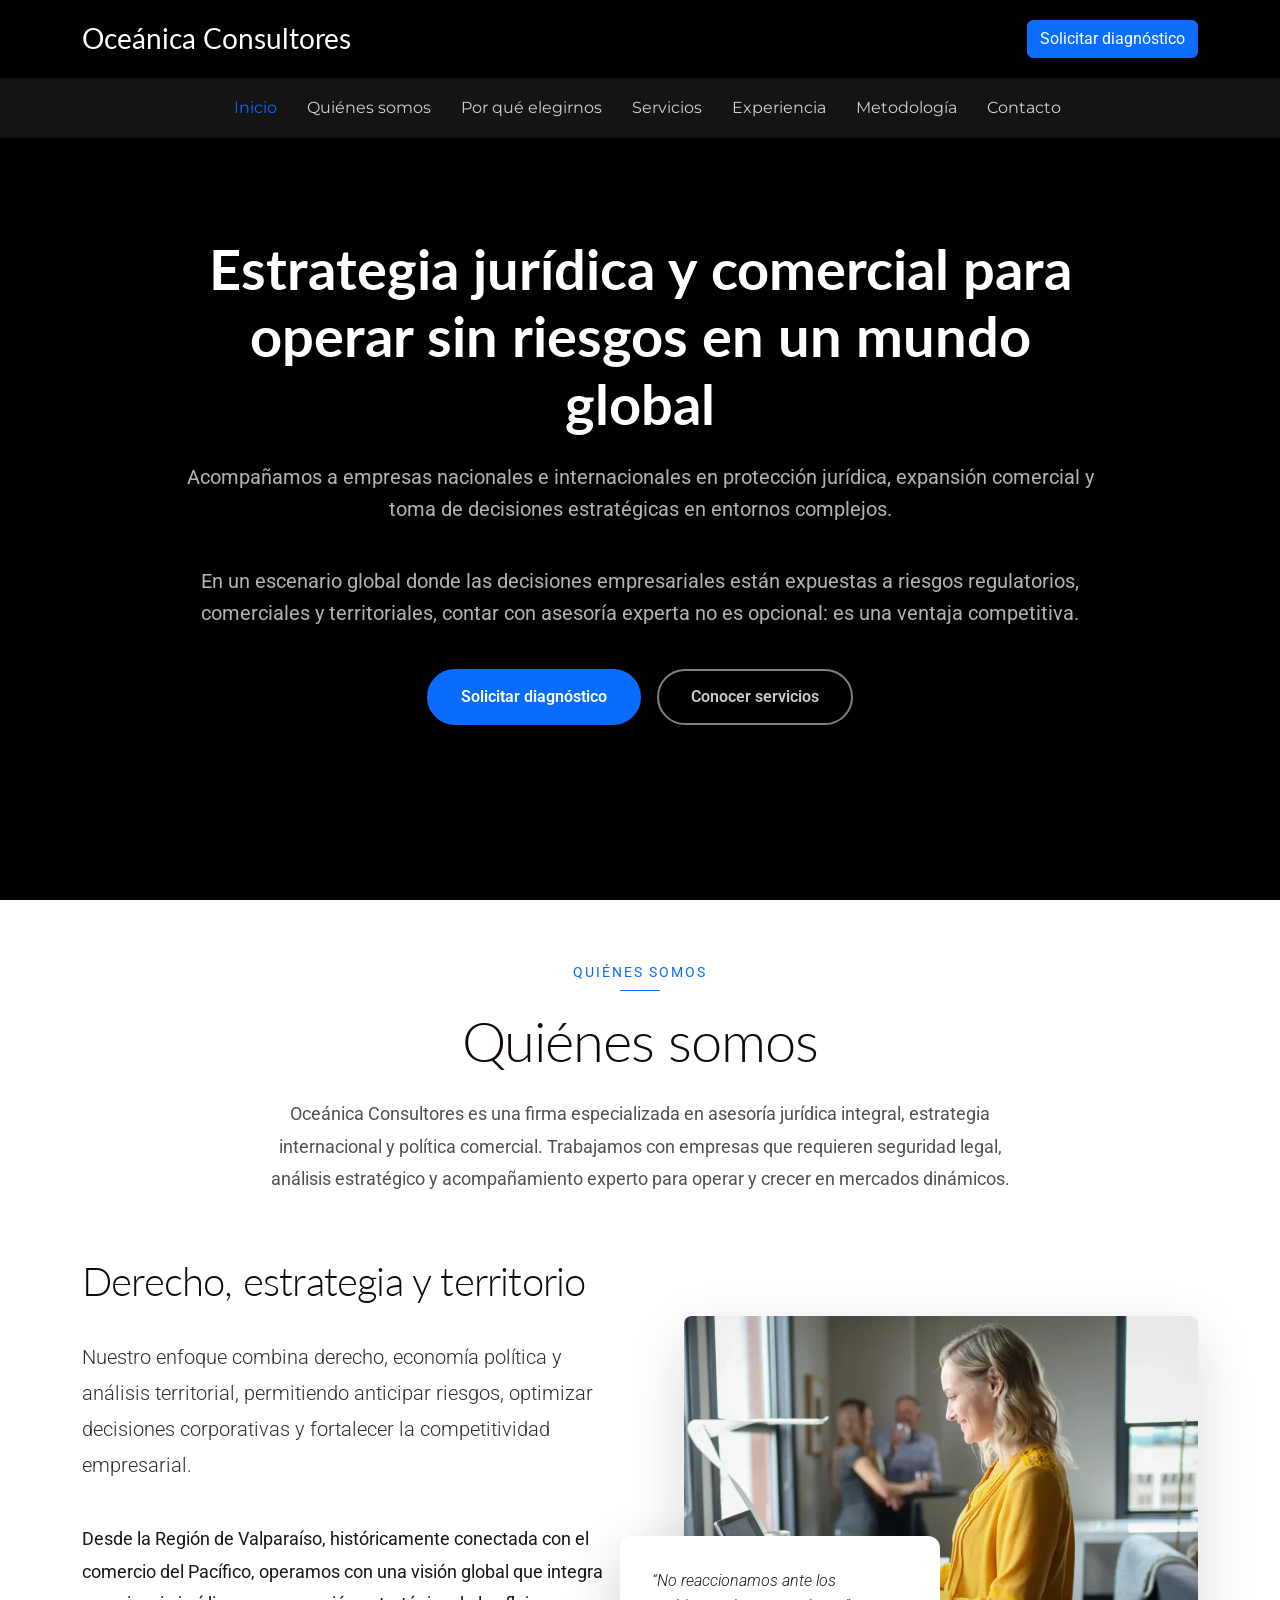
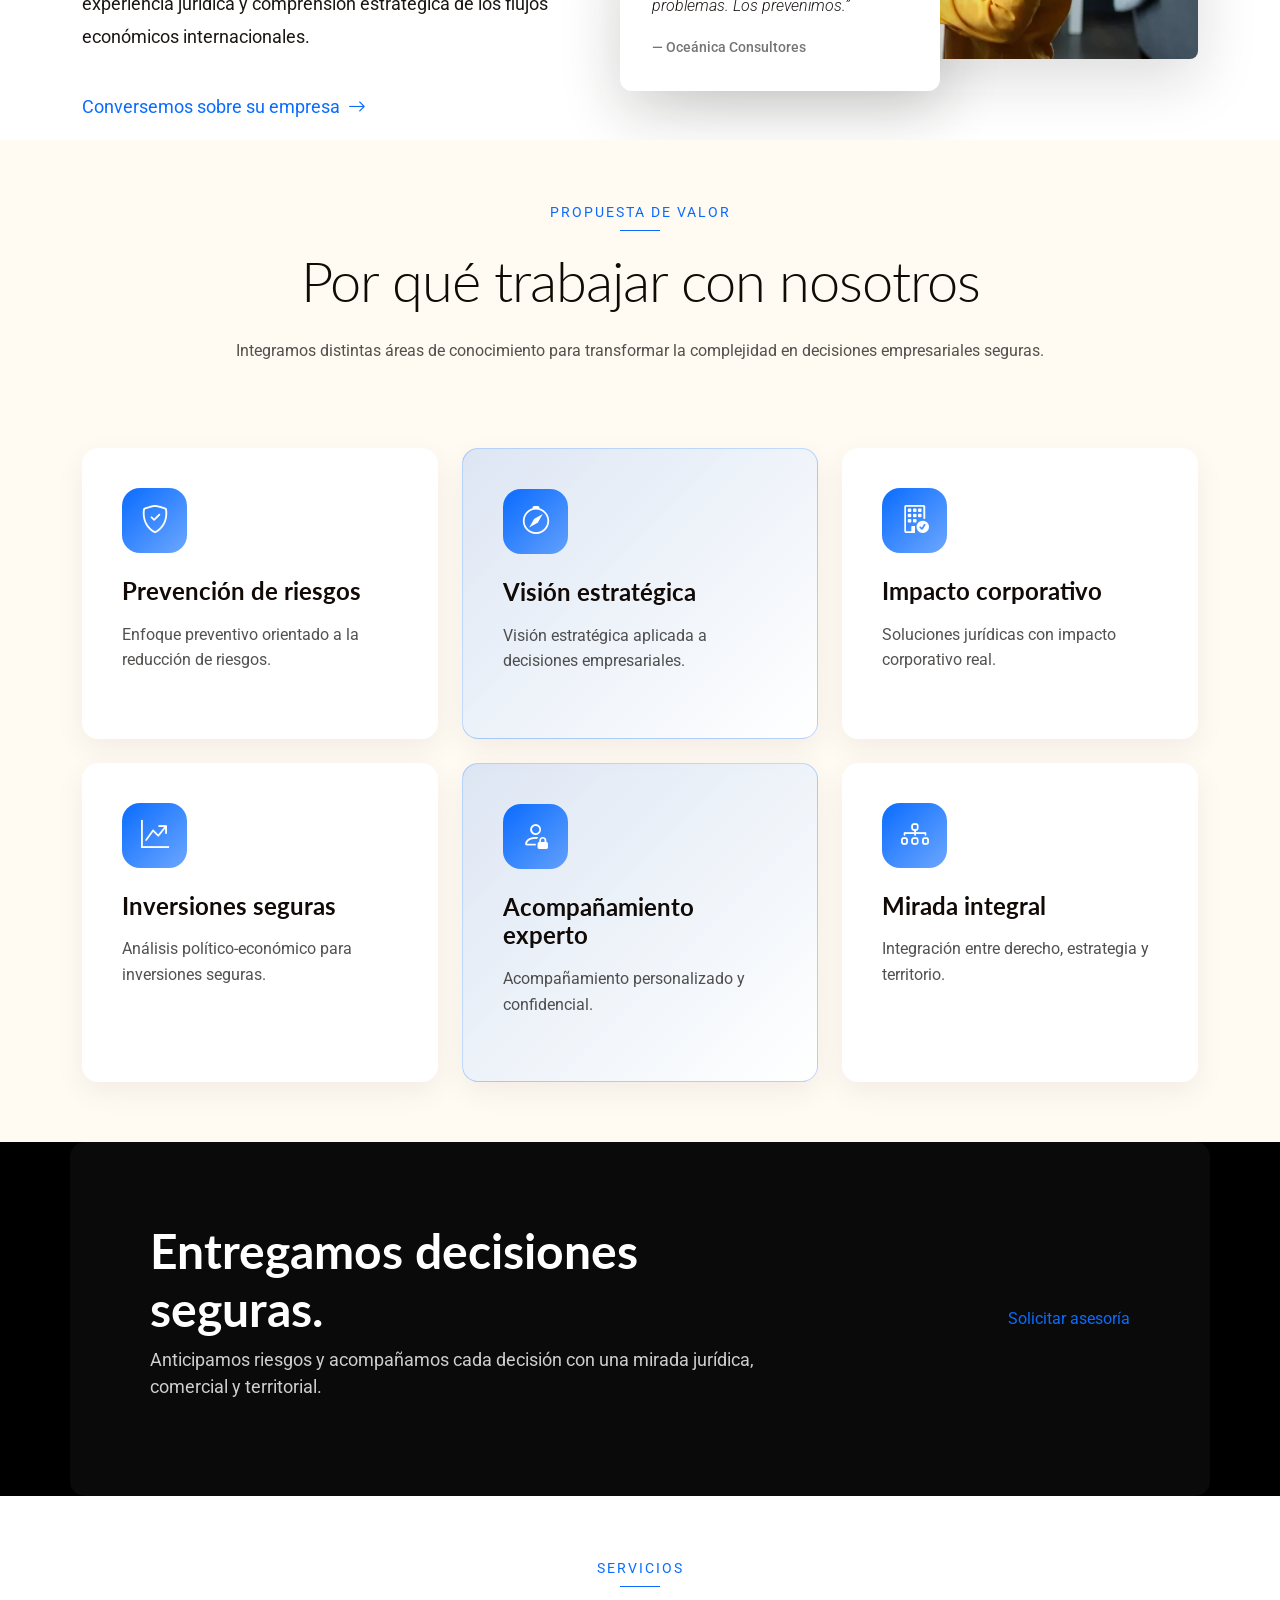
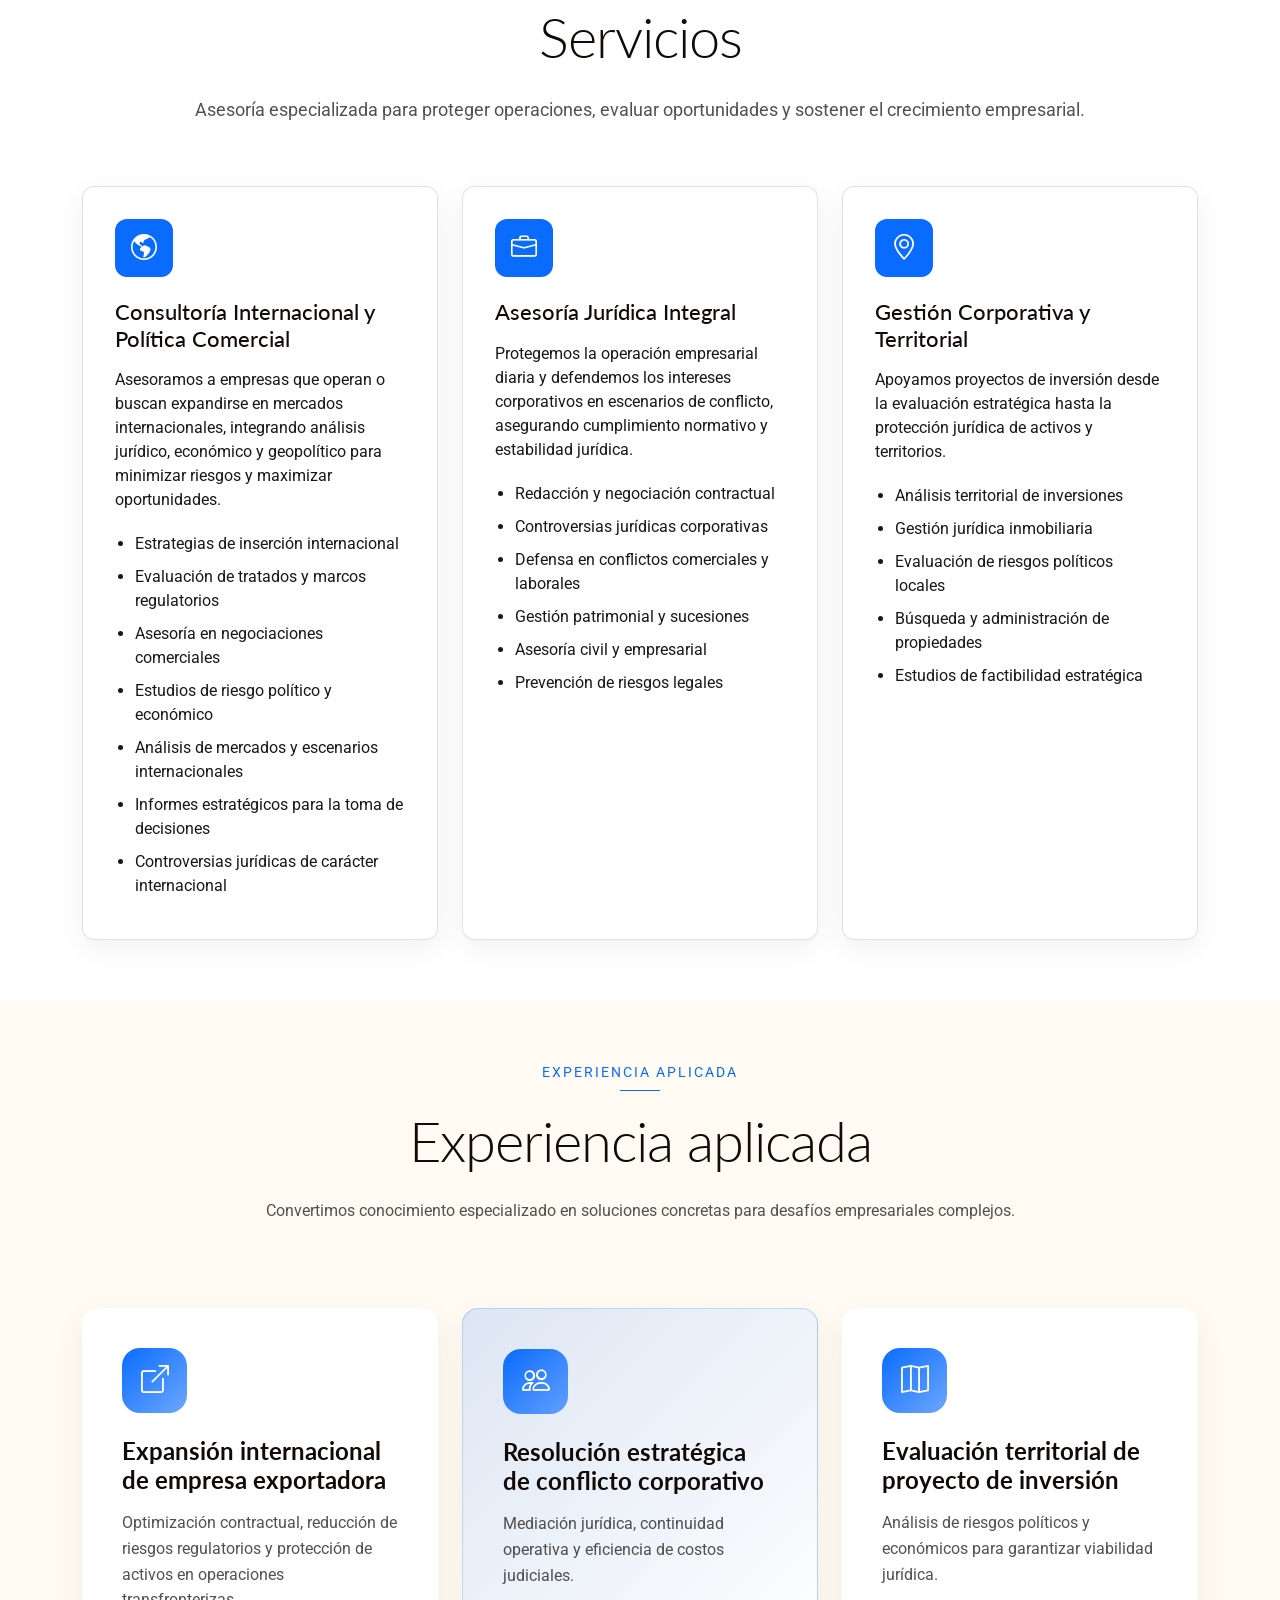
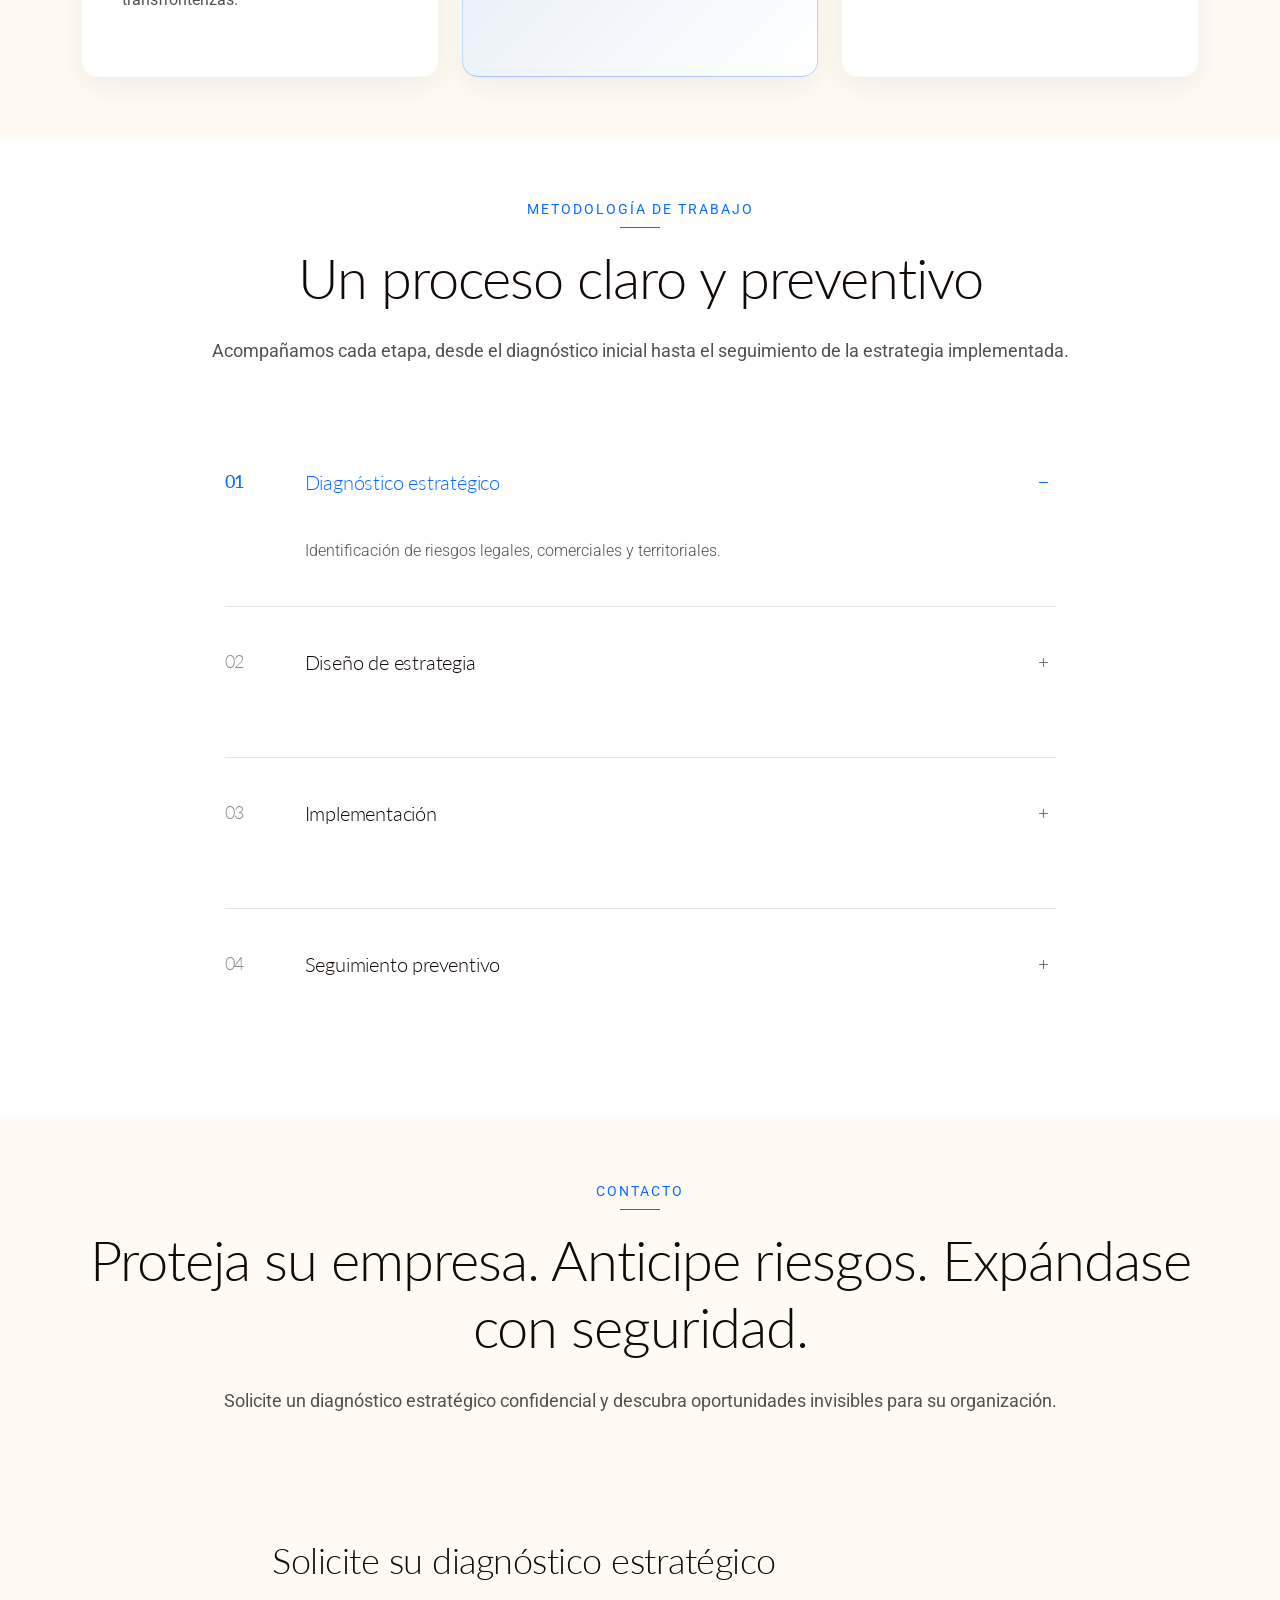
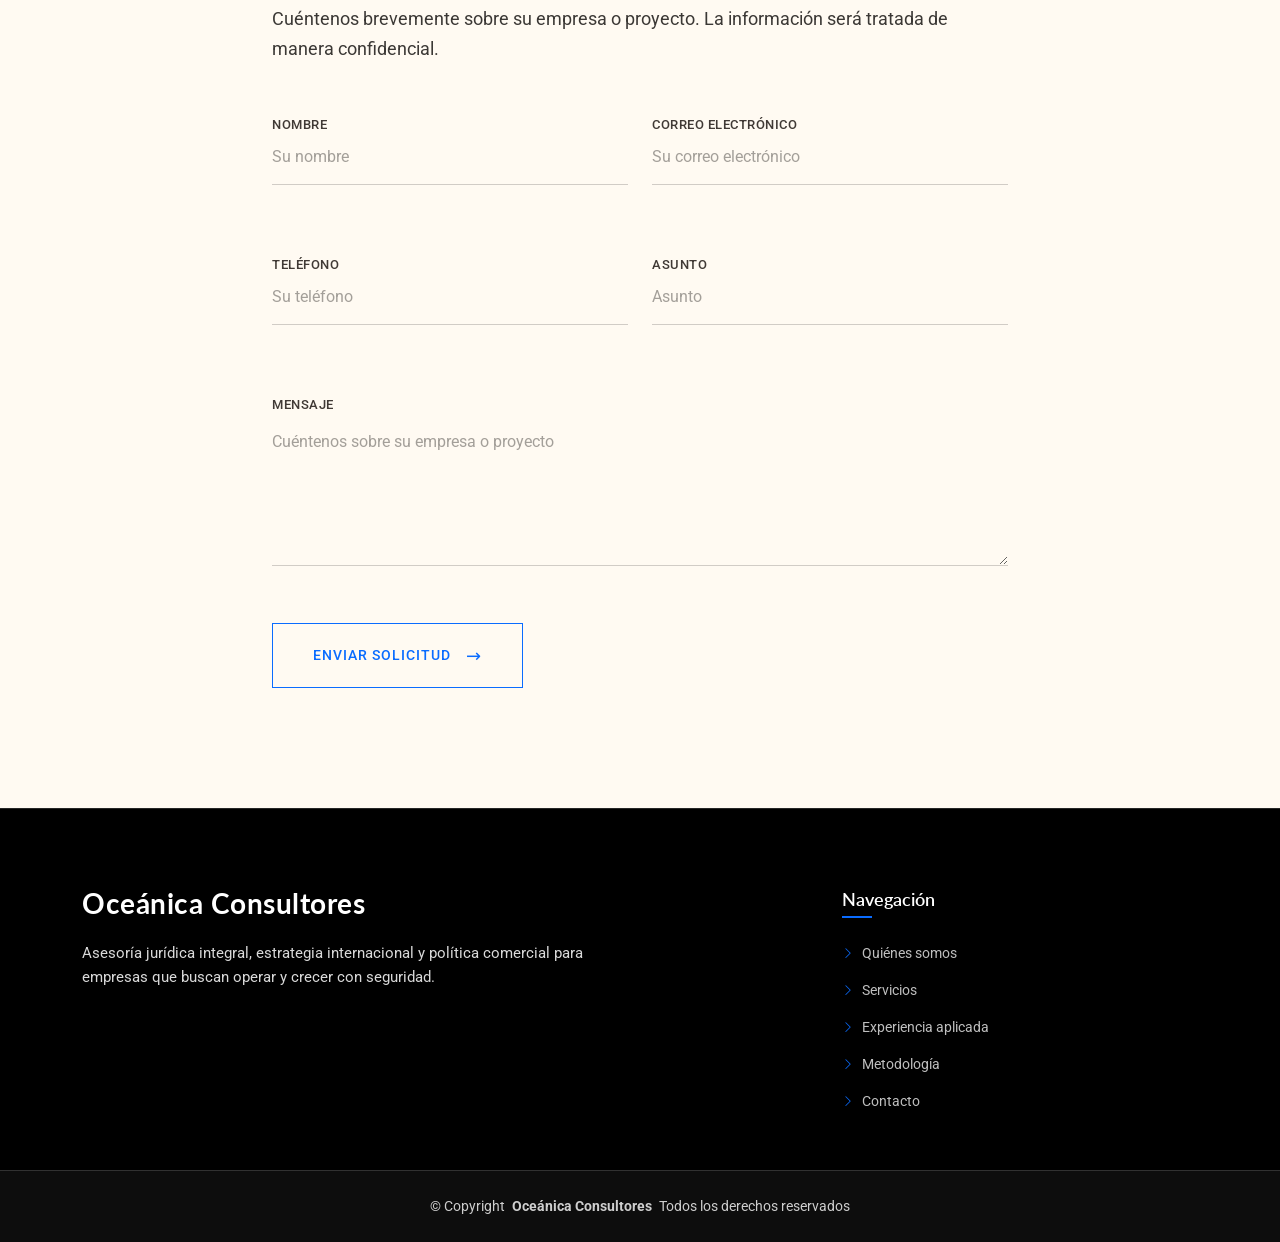
==== commit 5f54c611: "ajustando contenido" ====
--- a/index.html
+++ b/index.html
@@ -1,1703 +1,69 @@
 <!DOCTYPE html>
-<html lang="en">
-
+<html lang="es">
 <head>
-  <meta charset="utf-8">
-  <meta content="width=device-width, initial-scale=1.0" name="viewport">
-  <title>Index - LeadPage Bootstrap Template</title>
-  <meta name="description" content="">
-  <meta name="keywords" content="">
-
-  <!-- Favicons -->
-  <link href="assets/img/favicon.png" rel="icon">
-  <link href="assets/img/apple-touch-icon.png" rel="apple-touch-icon">
-
-  <!-- Fonts -->
-  <link href="https://fonts.googleapis.com" rel="preconnect">
-  <link href="https://fonts.gstatic.com" rel="preconnect" crossorigin>
-  <link href="https://fonts.googleapis.com/css2?family=Roboto:ital,wght@0,100;0,300;0,400;0,500;0,700;0,900;1,100;1,300;1,400;1,500;1,700;1,900&family=Montserrat:ital,wght@0,100;0,200;0,300;0,400;0,500;0,600;0,700;0,800;0,900;1,100;1,200;1,300;1,400;1,500;1,600;1,700;1,800;1,900&family=Lato:ital,wght@0,100;0,300;0,400;0,700;0,900;1,100;1,300;1,400;1,700;1,900&display=swap" rel="stylesheet">
-
-  <!-- Vendor CSS Files -->
-  <link href="assets/vendor/bootstrap/css/bootstrap.min.css" rel="stylesheet">
-  <link href="assets/vendor/bootstrap-icons/bootstrap-icons.css" rel="stylesheet">
-  <link href="assets/vendor/aos/aos.css" rel="stylesheet">
-  <link href="assets/vendor/swiper/swiper-bundle.min.css" rel="stylesheet">
-  <link href="assets/vendor/glightbox/css/glightbox.min.css" rel="stylesheet">
-
-  <!-- Main CSS File -->
-  <link href="assets/css/main.css" rel="stylesheet">
-
-  <!-- =======================================================
-  * Template Name: LeadPage
-  * Template URL: https://bootstrapmade.com/leadpage-bootstrap-landing-page-template/
-  * Updated: Aug 12 2025 with Bootstrap v5.3.7
-  * Author: BootstrapMade.com
-  * License: https://bootstrapmade.com/license/
-  ======================================================== -->
+  <meta charset="utf-8"><meta content="width=device-width, initial-scale=1.0" name="viewport">
+  <title>Oceánica Consultores | Estrategia jurídica y comercial</title>
+  <meta name="description" content="Asesoría jurídica integral, estrategia internacional, política comercial y gestión territorial para empresas nacionales e internacionales.">
+  <meta name="keywords" content="asesoría jurídica, consultoría internacional, política comercial, gestión corporativa, análisis territorial">
+  <link href="assets/img/favicon.png" rel="icon"><link href="assets/img/apple-touch-icon.png" rel="apple-touch-icon">
+  <link href="https://fonts.googleapis.com" rel="preconnect"><link href="https://fonts.gstatic.com" rel="preconnect" crossorigin>
+  <link href="https://fonts.googleapis.com/css2?family=Roboto:wght@300;400;500;700&family=Montserrat:wght@400;500;600;700;800&family=Lato:wght@300;400;700&display=swap" rel="stylesheet">
+  <link href="assets/vendor/bootstrap/css/bootstrap.min.css" rel="stylesheet"><link href="assets/vendor/bootstrap-icons/bootstrap-icons.css" rel="stylesheet"><link href="assets/vendor/aos/aos.css" rel="stylesheet"><link href="assets/vendor/swiper/swiper-bundle.min.css" rel="stylesheet"><link href="assets/vendor/glightbox/css/glightbox.min.css" rel="stylesheet"><link href="assets/css/main.css" rel="stylesheet">
 </head>
-
 <body class="index-page">
-
-  <header id="header" class="header fixed-top">
-    <div class="container-fluid container-xl position-relative">
-
-      <div class="top-row d-flex align-items-center justify-content-between">
-        <a href="index.html" class="logo d-flex align-items-center">
-          <!-- Uncomment the line below if you also wish to use an image logo -->
-          <!-- <img src="assets/img/logo.webp" alt=""> -->
-          <h1 class="sitename">Oceánica</h1>
-        </a>
-
-        <div class="d-flex align-items-center">
-          <div class="social-links">
-            <a href="#" class="facebook"><i class="bi bi-facebook"></i></a>
-            <a href="#" class="twitter"><i class="bi bi-twitter"></i></a>
-            <a href="#" class="instagram"><i class="bi bi-instagram"></i></a>
-          </div>
-        </div>
-      </div>
-
-    </div>
-
-    <div class="nav-wrap">
-      <div class="container d-flex justify-content-center position-relative">
-        <nav id="navmenu" class="navmenu">
-          <ul>
-            <li><a href="#hero" class="active">Inicio</a></li>
-            <li><a href="#about">Nosotros</a></li>
-            <li><a href="#features">Características</a></li>
-            <li><a href="#services">Servicios</a></li>
-            <li><a href="#pricing">Precios</a></li>
-            <li><a href="#portfolio">Portafolio</a></li>
-            <li><a href="#team">Equipo</a></li>
-            <li class="dropdown"><a href="#"><span>Desplegable</span> <i class="bi bi-chevron-down toggle-dropdown"></i></a>
-              <ul>
-                <li><a href="#">Dropdown 1</a></li>
-                <li class="dropdown"><a href="#"><span>Deep Dropdown</span> <i class="bi bi-chevron-down toggle-dropdown"></i></a>
-                  <ul>
-                    <li><a href="#">Deep Dropdown 1</a></li>
-                    <li><a href="#">Deep Dropdown 2</a></li>
-                    <li><a href="#">Deep Dropdown 3</a></li>
-                    <li><a href="#">Deep Dropdown 4</a></li>
-                    <li><a href="#">Deep Dropdown 5</a></li>
-                  </ul>
-                </li>
-                <li><a href="#">Dropdown 2</a></li>
-                <li><a href="#">Dropdown 3</a></li>
-                <li><a href="#">Dropdown 4</a></li>
-              </ul>
-            </li>
-            <li><a href="#contact">Contacto</a></li>
-          </ul>
-          <i class="mobile-nav-toggle d-xl-none bi bi-list"></i>
-        </nav>
-      </div>
-    </div>
-
-  </header>
-
-  <main class="main">
-
-    <!-- Hero Section -->
-    <section id="hero" class="hero section dark-background">
-
-      <div class="video-background">
-        <video autoplay="" muted="" loop="" playsinline="">
-          <source src="assets/img/video/valpo2.mp4" type="video/mp4">
-          Your browser does not support the video tag.
-        </video>
-        <div class="video-overlay"></div>
-      </div>
-
-      <div class="hero-content">
-
-        <div class="container position-relative">
-          <div class="row justify-content-center text-center">
-            <div class="col-lg-8">
-              <h1 data-aos="fade-up" data-aos-delay="100">Estrategia Jurídica y Comercial para un Mundo Interconectado</h1>
-              <p data-aos="fade-up" data-aos-delay="200">Acompañamos a empresas nacionales e internacionales en protección jurídica, expansión comercial y toma de decisiones
-              estratégicas en entornos complejos.</p>
-              <div class="hero-buttons" data-aos="fade-up" data-aos-delay="300">
-                <a href="#about" class="btn btn-primary">Contáctanos</a>
-                <a href="#services" class="btn btn-outline">Más Información</a>
-              </div>
-            </div>
-          </div>
-        </div>
-
-      </div>
-
-    </section><!-- /Hero Section -->
-
-    <!-- About Section -->
-    <section id="about" class="about section">
-
-      <!-- Section Title -->
-      <div class="container section-title" data-aos="fade-up">
-        <span class="subtitle">Nosotros</span>
-        <h2>Nosotros</h2>
-        <p>Oceánica Consultores es una firma especializada en asesoría jurídica integral, estrategia internacional y política
-        comercial. Trabajamos con empresas que requieren seguridad legal, análisis estratégico y acompañamiento experto para
-        operar y crecer en mercados dinámicos.</p>
-      </div><!-- End Section Title -->
-
-      <div class="container" data-aos="fade-up" data-aos-delay="100">
-
-        <div class="row align-items-center">
-          <div class="col-lg-6" data-aos="fade-right" data-aos-delay="200">
-            <div class="content">
-              <h2>Nuestro enfoque combina derecho, economía política y análisis territorial, permitiendo anticipar riesgos, optimizar
-              decisiones corporativas y fortalecer la competitividad empresarial.</h2>
-              <p class="lead">We believe in the power of purposeful creation, where every detail serves a greater vision and every project becomes a testament to our commitment to excellence.</p>
-              <p>Our journey began with a simple philosophy: to transform ideas into reality through meticulous attention to detail and an unwavering dedication to quality. Today, we continue to push boundaries while staying true to our core values of authenticity, innovation, and meaningful impact.</p>
-              <div class="stats-wrapper">
-                <div class="stat-item">
-                  <span class="number purecounter" data-purecounter-start="0" data-purecounter-end="8" data-purecounter-duration="1"></span>
-                  <span class="label">Years of Excellence</span>
-                </div>
-                <div class="stat-item">
-                  <span class="number purecounter" data-purecounter-start="0" data-purecounter-end="150" data-purecounter-duration="1"></span>
-                  <span class="label">Projects Completed</span>
-                </div>
-                <div class="stat-item">
-                  <span class="number purecounter" data-purecounter-start="0" data-purecounter-end="12" data-purecounter-duration="1"></span>
-                  <span class="label">Team Members</span>
-                </div>
-              </div>
-              <div class="cta-wrapper">
-                <a href="#" class="btn-link">
-                  Discover our story
-                  <i class="bi bi-arrow-right"></i>
-                </a>
-              </div>
-            </div>
-          </div>
-
-          <div class="col-lg-6" data-aos="fade-left" data-aos-delay="300">
-            <div class="image-wrapper">
-              <img src="assets/img/about/about-1.webp" alt="About us" class="img-fluid">
-              <div class="floating-element">
-                <div class="quote-content">
-                  <blockquote>
-                    "Excellence is never an accident. It is always the result of high intention, sincere effort, and intelligent execution."
-                  </blockquote>
-                  <cite>— Aristotle</cite>
-                </div>
-              </div>
-            </div>
-          </div>
-        </div>
-
-      </div>
-
-    </section><!-- /About Section -->
-
-    <!-- Clients Section -->
-    <section id="clients" class="clients section">
-
-      <div class="container" data-aos="fade-up" data-aos-delay="100">
-
-        <div class="row gy-4">
-          <div class="col-xl-2 col-lg-3 col-md-4 col-6" data-aos="zoom-in" data-aos-delay="100">
-            <div class="client-item">
-              <img src="assets/img/clients/clients-1.webp" class="img-fluid" alt="Client 1">
-            </div>
-          </div><!-- End Client Item -->
-
-          <div class="col-xl-2 col-lg-3 col-md-4 col-6" data-aos="zoom-in" data-aos-delay="150">
-            <div class="client-item">
-              <img src="assets/img/clients/clients-2.webp" class="img-fluid" alt="Client 2">
-            </div>
-          </div><!-- End Client Item -->
-
-          <div class="col-xl-2 col-lg-3 col-md-4 col-6" data-aos="zoom-in" data-aos-delay="200">
-            <div class="client-item">
-              <img src="assets/img/clients/clients-3.webp" class="img-fluid" alt="Client 3">
-            </div>
-          </div><!-- End Client Item -->
-
-          <div class="col-xl-2 col-lg-3 col-md-4 col-6" data-aos="zoom-in" data-aos-delay="250">
-            <div class="client-item">
-              <img src="assets/img/clients/clients-4.webp" class="img-fluid" alt="Client 4">
-            </div>
-          </div><!-- End Client Item -->
-
-          <div class="col-xl-2 col-lg-3 col-md-4 col-6" data-aos="zoom-in" data-aos-delay="300">
-            <div class="client-item">
-              <img src="assets/img/clients/clients-5.webp" class="img-fluid" alt="Client 5">
-            </div>
-          </div><!-- End Client Item -->
-
-          <div class="col-xl-2 col-lg-3 col-md-4 col-6" data-aos="zoom-in" data-aos-delay="350">
-            <div class="client-item">
-              <img src="assets/img/clients/clients-6.webp" class="img-fluid" alt="Client 6">
-            </div>
-          </div><!-- End Client Item -->
-
-        </div>
-
-      </div>
-
-    </section><!-- /Clients Section -->
-
-    <!-- Features Section -->
-    <section id="features" class="features section">
-
-      <!-- Section Title -->
-      <div class="container section-title" data-aos="fade-up">
-        <span class="subtitle">Features</span>
-        <h2>Great Features</h2>
-        <p>Necessitatibus eius consequatur ex aliquid fuga eum quidem sint consectetur velit</p>
-      </div><!-- End Section Title -->
-
-      <div class="container" data-aos="fade-up" data-aos-delay="100">
-
-        <div class="tabs-wrapper">
-          <div class="tabs-header" data-aos="fade-up" data-aos-delay="200">
-            <ul class="nav nav-tabs">
-              <li class="nav-item">
-                <a class="nav-link active show" data-bs-toggle="tab" data-bs-target="#features-tab-1">
-                  <div class="tab-content-preview">
-                    <span class="tab-number">01</span>
-                    <div class="tab-text">
-                      <h6>Innovation</h6>
-                      <small>Creative solutions</small>
-                    </div>
-                  </div>
-                </a>
-              </li>
-              <li class="nav-item">
-                <a class="nav-link" data-bs-toggle="tab" data-bs-target="#features-tab-2">
-                  <div class="tab-content-preview">
-                    <span class="tab-number">02</span>
-                    <div class="tab-text">
-                      <h6>Strategy</h6>
-                      <small>Business growth</small>
-                    </div>
-                  </div>
-                </a>
-              </li>
-              <li class="nav-item">
-                <a class="nav-link" data-bs-toggle="tab" data-bs-target="#features-tab-3">
-                  <div class="tab-content-preview">
-                    <span class="tab-number">03</span>
-                    <div class="tab-text">
-                      <h6>Performance</h6>
-                      <small>Optimal results</small>
-                    </div>
-                  </div>
-                </a>
-              </li>
-              <li class="nav-item">
-                <a class="nav-link" data-bs-toggle="tab" data-bs-target="#features-tab-4">
-                  <div class="tab-content-preview">
-                    <span class="tab-number">04</span>
-                    <div class="tab-text">
-                      <h6>Integration</h6>
-                      <small>Seamless workflow</small>
-                    </div>
-                  </div>
-                </a>
-              </li>
-            </ul>
-          </div>
-
-          <div class="tab-content" data-aos="fade-up" data-aos-delay="300">
-
-            <div class="tab-pane fade active show" id="features-tab-1">
-              <div class="row align-items-center">
-                <div class="col-lg-6">
-                  <div class="content-area">
-                    <div class="content-badge">
-                      <i class="bi bi-lightbulb"></i>
-                      <span>Innovation Hub</span>
-                    </div>
-                    <h3>Revolutionary Design Thinking</h3>
-                    <p>Sed ut perspiciatis unde omnis natus error sit voluptatem accusantium doloremque laudantium, totam rem aperiam eaque ipsa quae ab illo inventore veritatis et quasi architecto beatae vitae dicta sunt explicabo.</p>
-
-                    <div class="highlight-stats">
-                      <div class="stat-item">
-                        <span class="stat-value">145%</span>
-                        <span class="stat-label">Innovation Rate</span>
-                      </div>
-                      <div class="stat-item">
-                        <span class="stat-value">28K</span>
-                        <span class="stat-label">Ideas Generated</span>
-                      </div>
-                    </div>
-
-                    <div class="feature-points">
-                      <div class="point-item">
-                        <i class="bi bi-arrow-right"></i>
-                        <span>Nemo enim ipsam voluptatem quia voluptas sit</span>
-                      </div>
-                      <div class="point-item">
-                        <i class="bi bi-arrow-right"></i>
-                        <span>Aspernatur aut odit fugit sed quia consequuntur</span>
-                      </div>
-                      <div class="point-item">
-                        <i class="bi bi-arrow-right"></i>
-                        <span>Magni dolores eos qui ratione voluptatem</span>
-                      </div>
-                    </div>
-
-                    <a href="#" class="explore-link">
-                      Explore Innovation <i class="bi bi-arrow-up-right"></i>
-                    </a>
-                  </div>
-                </div>
-                <div class="col-lg-6">
-                  <div class="visual-content">
-                    <img src="assets/img/features/features-2.webp" alt="" class="img-fluid">
-                    <div class="floating-element">
-                      <div class="floating-card">
-                        <i class="bi bi-lightning-charge"></i>
-                        <div class="card-info">
-                          <span>Speed</span>
-                          <strong>3x Faster</strong>
-                        </div>
-                      </div>
-                    </div>
-                  </div>
-                </div>
-              </div>
-            </div>
-
-            <div class="tab-pane fade" id="features-tab-2">
-              <div class="row align-items-center">
-                <div class="col-lg-6">
-                  <div class="content-area">
-                    <div class="content-badge">
-                      <i class="bi bi-compass"></i>
-                      <span>Strategic Planning</span>
-                    </div>
-                    <h3>Data-Driven Business Strategy</h3>
-                    <p>At vero eos et accusamus et iusto odio dignissimos ducimus qui blanditiis praesentium voluptatum deleniti atque corrupti quos dolores et quas molestias excepturi sint occaecati cupiditate non provident.</p>
-
-                    <div class="highlight-stats">
-                      <div class="stat-item">
-                        <span class="stat-value">234%</span>
-                        <span class="stat-label">Growth Rate</span>
-                      </div>
-                      <div class="stat-item">
-                        <span class="stat-value">156</span>
-                        <span class="stat-label">Strategies</span>
-                      </div>
-                    </div>
-
-                    <div class="feature-points">
-                      <div class="point-item">
-                        <i class="bi bi-arrow-right"></i>
-                        <span>Similique sunt in culpa qui officia deserunt</span>
-                      </div>
-                      <div class="point-item">
-                        <i class="bi bi-arrow-right"></i>
-                        <span>Mollitia animi id est laborum et dolorum fuga</span>
-                      </div>
-                      <div class="point-item">
-                        <i class="bi bi-arrow-right"></i>
-                        <span>Et harum quidem rerum facilis est expedita</span>
-                      </div>
-                    </div>
-
-                    <a href="#" class="explore-link">
-                      View Strategy <i class="bi bi-arrow-up-right"></i>
-                    </a>
-                  </div>
-                </div>
-                <div class="col-lg-6">
-                  <div class="visual-content">
-                    <img src="assets/img/features/features-4.webp" alt="" class="img-fluid">
-                    <div class="floating-element">
-                      <div class="floating-card">
-                        <i class="bi bi-graph-up-arrow"></i>
-                        <div class="card-info">
-                          <span>Growth</span>
-                          <strong>+189% ROI</strong>
-                        </div>
-                      </div>
-                    </div>
-                  </div>
-                </div>
-              </div>
-            </div>
-
-            <div class="tab-pane fade" id="features-tab-3">
-              <div class="row align-items-center">
-                <div class="col-lg-6">
-                  <div class="content-area">
-                    <div class="content-badge">
-                      <i class="bi bi-speedometer2"></i>
-                      <span>High Performance</span>
-                    </div>
-                    <h3>Optimized System Performance</h3>
-                    <p>Temporibus autem quibusdam et aut officiis debitis aut rerum necessitatibus saepe eveniet voluptates repudiandae sint et molestiae non recusandae itaque earum rerum hic tenetur sapiente delectus.</p>
-
-                    <div class="highlight-stats">
-                      <div class="stat-item">
-                        <span class="stat-value">99.8%</span>
-                        <span class="stat-label">System Uptime</span>
-                      </div>
-                      <div class="stat-item">
-                        <span class="stat-value">2.4s</span>
-                        <span class="stat-label">Load Time</span>
-                      </div>
-                    </div>
-
-                    <div class="feature-points">
-                      <div class="point-item">
-                        <i class="bi bi-arrow-right"></i>
-                        <span>Ut aut reiciendis voluptatibus maiores alias</span>
-                      </div>
-                      <div class="point-item">
-                        <i class="bi bi-arrow-right"></i>
-                        <span>Consequatur aut perferendis doloribus asperiores</span>
-                      </div>
-                      <div class="point-item">
-                        <i class="bi bi-arrow-right"></i>
-                        <span>Repellat nam libero tempore cum soluta nobis</span>
-                      </div>
-                    </div>
-
-                    <a href="#" class="explore-link">
-                      Check Performance <i class="bi bi-arrow-up-right"></i>
-                    </a>
-                  </div>
-                </div>
-                <div class="col-lg-6">
-                  <div class="visual-content">
-                    <img src="assets/img/features/features-1.webp" alt="" class="img-fluid">
-                    <div class="floating-element">
-                      <div class="floating-card">
-                        <i class="bi bi-cpu"></i>
-                        <div class="card-info">
-                          <span>Power</span>
-                          <strong>128 Cores</strong>
-                        </div>
-                      </div>
-                    </div>
-                  </div>
-                </div>
-              </div>
-            </div>
-
-            <div class="tab-pane fade" id="features-tab-4">
-              <div class="row align-items-center">
-                <div class="col-lg-6">
-                  <div class="content-area">
-                    <div class="content-badge">
-                      <i class="bi bi-puzzle"></i>
-                      <span>Smart Integration</span>
-                    </div>
-                    <h3>Seamless Workflow Integration</h3>
-                    <p>Eligendi optio cumque nihil impedit quo minus id quod maxime placeat facere possimus omnis voluptas assumenda est omnis dolor repellendus temporibus autem quibusdam et aut officiis debitis.</p>
-
-                    <div class="highlight-stats">
-                      <div class="stat-item">
-                        <span class="stat-value">450+</span>
-                        <span class="stat-label">Integrations</span>
-                      </div>
-                      <div class="stat-item">
-                        <span class="stat-value">85%</span>
-                        <span class="stat-label">Automation</span>
-                      </div>
-                    </div>
-
-                    <div class="feature-points">
-                      <div class="point-item">
-                        <i class="bi bi-arrow-right"></i>
-                        <span>Rerum necessitatibus saepe eveniet voluptates</span>
-                      </div>
-                      <div class="point-item">
-                        <i class="bi bi-arrow-right"></i>
-                        <span>Repudiandae sint et molestiae non recusandae</span>
-                      </div>
-                      <div class="point-item">
-                        <i class="bi bi-arrow-right"></i>
-                        <span>Itaque earum rerum hic tenetur sapiente</span>
-                      </div>
-                    </div>
-
-                    <a href="#" class="explore-link">
-                      Start Integration <i class="bi bi-arrow-up-right"></i>
-                    </a>
-                  </div>
-                </div>
-                <div class="col-lg-6">
-                  <div class="visual-content">
-                    <img src="assets/img/features/features-5.webp" alt="" class="img-fluid">
-                    <div class="floating-element">
-                      <div class="floating-card">
-                        <i class="bi bi-link-45deg"></i>
-                        <div class="card-info">
-                          <span>Connected</span>
-                          <strong>24/7 Sync</strong>
-                        </div>
-                      </div>
-                    </div>
-                  </div>
-                </div>
-              </div>
-            </div>
-
-          </div>
-        </div>
-
-      </div>
-
-    </section><!-- /Features Section -->
-
-    <!-- Features Cards Section -->
-    <section id="features-cards" class="features-cards section">
-
-      <div class="container" data-aos="fade-up" data-aos-delay="100">
-
-        <div class="row g-4">
-          <div class="col-lg-4" data-aos="fade-up" data-aos-delay="150">
-            <div class="feature-card">
-              <div class="feature-icon">
-                <i class="bi bi-app-indicator"></i>
-              </div>
-              <h3>Intuitive Dashboard Interface</h3>
-              <p>Lorem ipsum dolor sit amet consectetur adipiscing elit sed do eiusmod tempor incididunt ut labore et dolore magna aliqua ut enim ad minim veniam.</p>
-              <ul class="feature-benefits">
-                <li><i class="bi bi-check-circle-fill"></i> Real-time data visualization</li>
-                <li><i class="bi bi-check-circle-fill"></i> Customizable widgets</li>
-                <li><i class="bi bi-check-circle-fill"></i> Interactive reports</li>
-              </ul>
-              <div class="feature-image">
-                <img src="assets/img/features/features-1.webp" alt="Dashboard Interface" class="img-fluid" loading="lazy">
-              </div>
-            </div>
-          </div>
-
-          <div class="col-lg-4" data-aos="fade-up" data-aos-delay="200">
-            <div class="feature-card highlighted">
-              <div class="feature-icon">
-                <i class="bi bi-graph-up-arrow"></i>
-              </div>
-              <h3>Advanced Analytics Tools</h3>
-              <p>Mauris blandit aliquet elit eget tincidunt nibh pulvinar a cras ultricies ligula sed magna dictum porta mauris blandit aliquet elit eget tincidunt.</p>
-              <ul class="feature-benefits">
-                <li><i class="bi bi-check-circle-fill"></i> Predictive analysis</li>
-                <li><i class="bi bi-check-circle-fill"></i> Custom reporting</li>
-                <li><i class="bi bi-check-circle-fill"></i> Data exploration</li>
-              </ul>
-              <div class="feature-image">
-                <img src="assets/img/features/features-2.webp" alt="Analytics Tools" class="img-fluid" loading="lazy">
-              </div>
-            </div>
-          </div>
-
-          <div class="col-lg-4" data-aos="fade-up" data-aos-delay="250">
-            <div class="feature-card">
-              <div class="feature-icon">
-                <i class="bi bi-shield-check"></i>
-              </div>
-              <h3>Enterprise-Grade Security</h3>
-              <p>Nulla porttitor accumsan tincidunt praesent sapien massa convallis a pellentesque nec egestas non nisi proin eget tortor risus donec sollicitudin.</p>
-              <ul class="feature-benefits">
-                <li><i class="bi bi-check-circle-fill"></i> End-to-end encryption</li>
-                <li><i class="bi bi-check-circle-fill"></i> Advanced access control</li>
-                <li><i class="bi bi-check-circle-fill"></i> Compliance monitoring</li>
-              </ul>
-              <div class="feature-image">
-                <img src="assets/img/features/features-3.webp" alt="Security Features" class="img-fluid" loading="lazy">
-              </div>
-            </div>
-          </div>
-        </div>
-
-        <div class="feature-testimonial" data-aos="fade-up" data-aos-delay="300">
-          <div class="row align-items-center">
-            <div class="col-lg-6" data-aos="zoom-in">
-              <div class="testimonial-image">
-                <img src="assets/img/features/features-4.webp" alt="Testimonial" class="img-fluid">
-              </div>
-            </div>
-            <div class="col-lg-6" data-aos="fade-up" data-aos-delay="200">
-              <div class="testimonial-content">
-                <div class="quote-icon">
-                  <i class="bi bi-quote"></i>
-                </div>
-                <p>Curabitur arcu erat accumsan id imperdiet et porttitor at sem. Vivamus magna justo lacinia eget consectetur sed convallis at tellus. Curabitur aliquet quam id dui posuere blandit.</p>
-                <div class="testimonial-author">
-                  <h4>Jennifer Austin</h4>
-                  <span>Product Director at TechCorp</span>
-                </div>
-              </div>
-            </div>
-          </div>
-        </div>
-
-      </div>
-
-    </section><!-- /Features Cards Section -->
-
-    <!-- Call To Action Section -->
-    <section id="call-to-action" class="call-to-action section">
-
-      <div class="container" data-aos="zoom-out">
-
-        <div class="row g-5">
-
-          <div class="col-lg-8 col-md-6 content d-flex flex-column justify-content-center order-last order-md-first">
-            <h3>Alias sunt quas <em>Cupiditate</em> oluptas hic minima</h3>
-            <p> Duis aute irure dolor in reprehenderit in voluptate velit esse cillum dolore eu fugiat nulla pariatur. Excepteur sint occaecat cupidatat non proident, sunt in culpa qui officia deserunt mollit anim id est laborum.</p>
-            <a class="cta-btn align-self-start" href="#">Call To Action</a>
-          </div>
-
-          <div class="col-lg-4 col-md-6 order-first order-md-last d-flex align-items-center">
-            <div class="img">
-              <img src="assets/img/misc/misc-portrait-8.webp" alt="" class="img-fluid">
-            </div>
-          </div>
-
-        </div>
-
-      </div>
-
-    </section><!-- /Call To Action Section -->
-
-    <!-- Testimonials Section -->
-    <section id="testimonials" class="testimonials section">
-
-      <!-- Section Title -->
-      <div class="container section-title" data-aos="fade-up">
-        <span class="subtitle">Testimonials</span>
-        <h2>What They Say About Us</h2>
-        <p>Necessitatibus eius consequatur ex aliquid fuga eum quidem sint consectetur velit</p>
-      </div><!-- End Section Title -->
-
-      <div class="container" data-aos="fade-up" data-aos-delay="100">
-
-        <div class="swiper init-swiper" data-speed="600" data-delay="5000" data-breakpoints="{ &quot;320&quot;: { &quot;slidesPerView&quot;: 1, &quot;spaceBetween&quot;: 40 }, &quot;1200&quot;: { &quot;slidesPerView&quot;: 3, &quot;spaceBetween&quot;: 40 } }">
-          <script type="application/json" class="swiper-config">
-            {
-              "loop": true,
-              "speed": 600,
-              "autoplay": {
-                "delay": 5000
-              },
-              "slidesPerView": "auto",
-              "pagination": {
-                "el": ".swiper-pagination",
-                "type": "bullets",
-                "clickable": true
-              },
-              "breakpoints": {
-                "320": {
-                  "slidesPerView": 1,
-                  "spaceBetween": 40
-                },
-                "1200": {
-                  "slidesPerView": 3,
-                  "spaceBetween": 20
-                }
-              }
-            }
-          </script>
-          <div class="swiper-wrapper">
-
-            <div class="swiper-slide">
-              <div class="testimonial-item" "="">
-            <p>
-              <i class=" bi bi-quote quote-icon-left"></i>
-                <span>Proin iaculis purus consequat sem cure digni ssim donec porttitora entum suscipit rhoncus. Accusantium quam, ultricies eget id, aliquam eget nibh et. Maecen aliquam, risus at semper.</span>
-                <i class="bi bi-quote quote-icon-right"></i>
-                </p>
-                <img src="assets/img/person/person-m-9.webp" class="testimonial-img" alt="">
-                <h3>Saul Goodman</h3>
-                <h4>Ceo &amp; Founder</h4>
-              </div>
-            </div><!-- End testimonial item -->
-
-            <div class="swiper-slide">
-              <div class="testimonial-item">
-                <p>
-                  <i class="bi bi-quote quote-icon-left"></i>
-                  <span>Export tempor illum tamen malis malis eram quae irure esse labore quem cillum quid malis quorum velit fore eram velit sunt aliqua noster fugiat irure amet legam anim culpa.</span>
-                  <i class="bi bi-quote quote-icon-right"></i>
-                </p>
-                <img src="assets/img/person/person-f-5.webp" class="testimonial-img" alt="">
-                <h3>Sara Wilsson</h3>
-                <h4>Designer</h4>
-              </div>
-            </div><!-- End testimonial item -->
-
-            <div class="swiper-slide">
-              <div class="testimonial-item">
-                <p>
-                  <i class="bi bi-quote quote-icon-left"></i>
-                  <span>Enim nisi quem export duis labore cillum quae magna enim sint quorum nulla quem veniam duis minim tempor labore quem eram duis noster aute amet eram fore quis sint minim.</span>
-                  <i class="bi bi-quote quote-icon-right"></i>
-                </p>
-                <img src="assets/img/person/person-f-12.webp" class="testimonial-img" alt="">
-                <h3>Jena Karlis</h3>
-                <h4>Store Owner</h4>
-              </div>
-            </div><!-- End testimonial item -->
-
-            <div class="swiper-slide">
-              <div class="testimonial-item">
-                <p>
-                  <i class="bi bi-quote quote-icon-left"></i>
-                  <span>Fugiat enim eram quae cillum dolore dolor amet nulla culpa multos export minim fugiat dolor enim duis veniam ipsum anim magna sunt elit fore quem dolore labore illum veniam.</span>
-                  <i class="bi bi-quote quote-icon-right"></i>
-                </p>
-                <img src="assets/img/person/person-m-12.webp" class="testimonial-img" alt="">
-                <h3>Matt Brandon</h3>
-                <h4>Freelancer</h4>
-              </div>
-            </div><!-- End testimonial item -->
-
-            <div class="swiper-slide">
-              <div class="testimonial-item">
-                <p>
-                  <i class="bi bi-quote quote-icon-left"></i>
-                  <span>Quis quorum aliqua sint quem legam fore sunt eram irure aliqua veniam tempor noster veniam sunt culpa nulla illum cillum fugiat legam esse veniam culpa fore nisi cillum quid.</span>
-                  <i class="bi bi-quote quote-icon-right"></i>
-                </p>
-                <img src="assets/img/person/person-m-13.webp" class="testimonial-img" alt="">
-                <h3>John Larson</h3>
-                <h4>Entrepreneur</h4>
-              </div>
-            </div><!-- End testimonial item -->
-
-          </div>
-          <div class="swiper-pagination"></div>
-        </div>
-
-      </div>
-
-    </section><!-- /Testimonials Section -->
-
-    <!-- Services Section -->
-    <section id="services" class="services section">
-
-      <!-- Section Title -->
-      <div class="container section-title" data-aos="fade-up">
-        <span class="subtitle">Services</span>
-        <h2>Our Services</h2>
-        <p>Necessitatibus eius consequatur ex aliquid fuga eum quidem sint consectetur velit</p>
-      </div><!-- End Section Title -->
-
-      <div class="container" data-aos="fade-up" data-aos-delay="100">
-
-        <div class="services-showcase mt-5">
-          <div class="row g-0">
-            <div class="col-lg-6">
-              <div class="featured-service" data-aos="fade-right" data-aos-delay="200">
-                <div class="service-image">
-                  <img src="assets/img/services/services-3.webp" alt="Featured Service" class="img-fluid">
-                </div>
-                <div class="service-overlay">
-                  <div class="overlay-content">
-                    <h3>Digital Transformation</h3>
-                    <p>Revolutionizing businesses through cutting-edge technology solutions and strategic digital initiatives.</p>
-                    <a href="service-details.html" class="service-link">
-                      <span>Discover More</span>
-                      <i class="bi bi-arrow-right"></i>
-                    </a>
-                  </div>
-                </div>
-              </div>
-            </div>
-            <div class="col-lg-6">
-              <div class="services-list">
-
-                <div class="service-item" data-aos="fade-left" data-aos-delay="100">
-                  <div class="service-icon">
-                    <i class="bi bi-palette"></i>
-                  </div>
-                  <div class="service-content">
-                    <h4><a href="service-details.html">Brand Strategy</a></h4>
-                    <p>Crafting compelling brand narratives that resonate with your target audience and establish market leadership.</p>
-                  </div>
-                </div>
-
-                <div class="service-item" data-aos="fade-left" data-aos-delay="200">
-                  <div class="service-icon">
-                    <i class="bi bi-code-slash"></i>
-                  </div>
-                  <div class="service-content">
-                    <h4><a href="service-details.html">Technical Development</a></h4>
-                    <p>Building scalable solutions with modern technologies that drive efficiency and enhance user experiences.</p>
-                  </div>
-                </div>
-
-                <div class="service-item" data-aos="fade-left" data-aos-delay="300">
-                  <div class="service-icon">
-                    <i class="bi bi-graph-up-arrow"></i>
-                  </div>
-                  <div class="service-content">
-                    <h4><a href="service-details.html">Growth Analytics</a></h4>
-                    <p>Leveraging data-driven insights to optimize performance and accelerate sustainable business growth.</p>
-                  </div>
-                </div>
-
-              </div>
-            </div>
-          </div>
-        </div>
-
-        <div class="additional-services mt-5">
-          <div class="row g-5">
-
-            <div class="col-lg-4" data-aos="fade-up" data-aos-delay="100">
-              <div class="service-card">
-                <div class="card-image">
-                  <img src="assets/img/services/services-7.webp" alt="Consulting Services" class="img-fluid">
-                </div>
-                <div class="card-body">
-                  <h5><a href="service-details.html">Strategic Consulting</a></h5>
-                  <p>Expert guidance to navigate complex business challenges and identify new opportunities for sustainable growth and market expansion.</p>
-                  <a href="service-details.html" class="read-more">
-                    Learn More <i class="bi bi-arrow-right"></i>
-                  </a>
-                </div>
-              </div>
-            </div>
-
-            <div class="col-lg-4" data-aos="fade-up" data-aos-delay="200">
-              <div class="service-card">
-                <div class="card-image">
-                  <img src="assets/img/services/services-9.webp" alt="Digital Marketing" class="img-fluid">
-                </div>
-                <div class="card-body">
-                  <h5><a href="service-details.html">Digital Marketing</a></h5>
-                  <p>Comprehensive marketing strategies that amplify your online presence and drive meaningful engagement across all digital channels.</p>
-                  <a href="service-details.html" class="read-more">
-                    Learn More <i class="bi bi-arrow-right"></i>
-                  </a>
-                </div>
-              </div>
-            </div>
-
-            <div class="col-lg-4" data-aos="fade-up" data-aos-delay="300">
-              <div class="service-card">
-                <div class="card-image">
-                  <img src="assets/img/services/services-11.webp" alt="Innovation Labs" class="img-fluid">
-                </div>
-                <div class="card-body">
-                  <h5><a href="service-details.html">Innovation Labs</a></h5>
-                  <p>Experimental environments where breakthrough ideas come to life through rapid prototyping and collaborative innovation processes.</p>
-                  <a href="service-details.html" class="read-more">
-                    Learn More <i class="bi bi-arrow-right"></i>
-                  </a>
-                </div>
-              </div>
-            </div>
-
-          </div>
-        </div>
-
-      </div>
-
-    </section><!-- /Services Section -->
-
-    <!-- Pricing Section -->
-    <section id="pricing" class="pricing section">
-
-      <!-- Section Title -->
-      <div class="container section-title" data-aos="fade-up">
-        <span class="subtitle">Pricing</span>
-        <h2>Pricing</h2>
-        <p>Necessitatibus eius consequatur ex aliquid fuga eum quidem sint consectetur velit</p>
-      </div><!-- End Section Title -->
-
-      <div class="container">
-
-        <div class="row gy-4">
-
-          <div class="col-lg-4" data-aos="zoom-in" data-aos-delay="100">
-            <div class="pricing-item">
-              <h3>Free Plan</h3>
-              <p class="description">Ullam mollitia quasi nobis soluta in voluptatum et sint palora dex strater</p>
-              <h4><sup>$</sup>0<span> / month</span></h4>
-              <a href="#" class="cta-btn">Start a free trial</a>
-              <p class="text-center small">No credit card required</p>
-              <ul>
-                <li><i class="bi bi-check"></i> <span>Quam adipiscing vitae proin</span></li>
-                <li><i class="bi bi-check"></i> <span>Nec feugiat nisl pretium</span></li>
-                <li><i class="bi bi-check"></i> <span>Nulla at volutpat diam uteera</span></li>
-                <li class="na"><i class="bi bi-x"></i> <span>Pharetra massa massa ultricies</span></li>
-                <li class="na"><i class="bi bi-x"></i> <span>Massa ultricies mi quis hendrerit</span></li>
-                <li class="na"><i class="bi bi-x"></i> <span>Voluptate id voluptas qui sed aperiam rerum</span></li>
-                <li class="na"><i class="bi bi-x"></i> <span>Iure nihil dolores recusandae odit voluptatibus</span></li>
-              </ul>
-            </div>
-          </div><!-- End Pricing Item -->
-
-          <div class="col-lg-4" data-aos="zoom-in" data-aos-delay="200">
-            <div class="pricing-item featured">
-              <p class="popular">Popular</p>
-              <h3>Business Plan</h3>
-              <p class="description">Ullam mollitia quasi nobis soluta in voluptatum et sint palora dex strater</p>
-              <h4><sup>$</sup>29<span> / month</span></h4>
-              <a href="#" class="cta-btn">Start a free trial</a>
-              <p class="text-center small">No credit card required</p>
-              <ul>
-                <li><i class="bi bi-check"></i> <span>Quam adipiscing vitae proin</span></li>
-                <li><i class="bi bi-check"></i> <span>Nec feugiat nisl pretium</span></li>
-                <li><i class="bi bi-check"></i> <span>Nulla at volutpat diam uteera</span></li>
-                <li><i class="bi bi-check"></i> <span>Pharetra massa massa ultricies</span></li>
-                <li><i class="bi bi-check"></i> <span>Massa ultricies mi quis hendrerit</span></li>
-                <li><i class="bi bi-check"></i> <span>Voluptate id voluptas qui sed aperiam rerum</span></li>
-                <li class="na"><i class="bi bi-x"></i> <span>Iure nihil dolores recusandae odit voluptatibus</span></li>
-              </ul>
-            </div>
-          </div><!-- End Pricing Item -->
-
-          <div class="col-lg-4" data-aos="zoom-in" data-aos-delay="300">
-            <div class="pricing-item">
-              <h3>Developer Plan</h3>
-              <p class="description">Ullam mollitia quasi nobis soluta in voluptatum et sint palora dex strater</p>
-              <h4><sup>$</sup>49<span> / month</span></h4>
-              <a href="#" class="cta-btn">Start a free trial</a>
-              <p class="text-center small">No credit card required</p>
-              <ul>
-                <li><i class="bi bi-check"></i> <span>Quam adipiscing vitae proin</span></li>
-                <li><i class="bi bi-check"></i> <span>Nec feugiat nisl pretium</span></li>
-                <li><i class="bi bi-check"></i> <span>Nulla at volutpat diam uteera</span></li>
-                <li><i class="bi bi-check"></i> <span>Pharetra massa massa ultricies</span></li>
-                <li><i class="bi bi-check"></i> <span>Massa ultricies mi quis hendrerit</span></li>
-                <li><i class="bi bi-check"></i> <span>Voluptate id voluptas qui sed aperiam rerum</span></li>
-                <li><i class="bi bi-check"></i> <span>Iure nihil dolores recusandae odit voluptatibus</span></li>
-              </ul>
-            </div>
-          </div><!-- End Pricing Item -->
-
-        </div>
-
-      </div>
-
-    </section><!-- /Pricing Section -->
-
-    <!-- Faq Section -->
-    <section id="faq" class="faq section">
-
-      <!-- Section Title -->
-      <div class="container section-title" data-aos="fade-up">
-        <span class="subtitle">F.A.Q</span>
-        <h2>Frequently Asked Questions</h2>
-        <p>Necessitatibus eius consequatur ex aliquid fuga eum quidem sint consectetur velit</p>
-      </div><!-- End Section Title -->
-
-      <div class="container" data-aos="fade-up" data-aos-delay="100">
-
-        <div class="row justify-content-center">
-          <div class="col-lg-9">
-
-            <div class="faq-wrapper">
-
-              <div class="faq-item faq-active" data-aos="fade-up" data-aos-delay="150">
-                <div class="faq-header">
-                  <span class="faq-number">01</span>
-                  <h4>Donec sollicitudin molestie malesuada proin eget tortor?</h4>
-                  <div class="faq-toggle">
-                    <i class="bi bi-plus"></i>
-                    <i class="bi bi-dash"></i>
-                  </div>
-                </div>
-                <div class="faq-content">
-                  <div class="content-inner">
-                    <p>Curabitur arcu erat, accumsan id imperdiet et, porttitor at sem. Donec rutrum congue leo eget malesuada. Vestibulum ante ipsum primis in faucibus orci luctus et ultrices posuere cubilia curae.</p>
-                  </div>
-                </div>
-              </div><!-- End FAQ Item -->
-
-              <div class="faq-item" data-aos="fade-up" data-aos-delay="200">
-                <div class="faq-header">
-                  <span class="faq-number">02</span>
-                  <h4>Sed porttitor lectus nibh vivamus magna justo?</h4>
-                  <div class="faq-toggle">
-                    <i class="bi bi-plus"></i>
-                    <i class="bi bi-dash"></i>
-                  </div>
-                </div>
-                <div class="faq-content">
-                  <div class="content-inner">
-                    <p>Nulla porttitor accumsan tincidunt. Mauris blandit aliquet elit, eget tincidunt nibh pulvinar a. Cras ultricies ligula sed magna dictum porta. Vivamus suscipit tortor eget felis porttitor volutpat.</p>
-                  </div>
-                </div>
-              </div><!-- End FAQ Item -->
-
-              <div class="faq-item" data-aos="fade-up" data-aos-delay="250">
-                <div class="faq-header">
-                  <span class="faq-number">03</span>
-                  <h4>Pellentesque habitant morbi tristique senectus?</h4>
-                  <div class="faq-toggle">
-                    <i class="bi bi-plus"></i>
-                    <i class="bi bi-dash"></i>
-                  </div>
-                </div>
-                <div class="faq-content">
-                  <div class="content-inner">
-                    <p>Quisque velit nisi, pretium ut lacinia in, elementum id enim. Vestibulum ac diam sit amet quam vehicula elementum sed sit amet dui. Donec sollicitudin molestie malesuada.</p>
-                  </div>
-                </div>
-              </div><!-- End FAQ Item -->
-
-              <div class="faq-item" data-aos="fade-up" data-aos-delay="300">
-                <div class="faq-header">
-                  <span class="faq-number">04</span>
-                  <h4>Lorem ipsum dolor sit amet consectetur adipiscing?</h4>
-                  <div class="faq-toggle">
-                    <i class="bi bi-plus"></i>
-                    <i class="bi bi-dash"></i>
-                  </div>
-                </div>
-                <div class="faq-content">
-                  <div class="content-inner">
-                    <p>Sed ut perspiciatis unde omnis iste natus error sit voluptatem accusantium doloremque laudantium. Totam rem aperiam, eaque ipsa quae ab illo inventore veritatis et quasi architecto.</p>
-                  </div>
-                </div>
-              </div><!-- End FAQ Item -->
-
-              <div class="faq-item" data-aos="fade-up" data-aos-delay="350">
-                <div class="faq-header">
-                  <span class="faq-number">05</span>
-                  <h4>Curabitur aliquet quam id dui posuere blandit?</h4>
-                  <div class="faq-toggle">
-                    <i class="bi bi-plus"></i>
-                    <i class="bi bi-dash"></i>
-                  </div>
-                </div>
-                <div class="faq-content">
-                  <div class="content-inner">
-                    <p>At vero eos et accusamus et iusto odio dignissimos ducimus qui blanditiis praesentium voluptatum deleniti atque corrupti quos dolores et quas molestias excepturi sint occaecati.</p>
-                  </div>
-                </div>
-              </div><!-- End FAQ Item -->
-
-            </div>
-
-          </div>
-        </div>
-
-      </div>
-
-    </section><!-- /Faq Section -->
-
-    <!-- Portfolio Section -->
-    <section id="portfolio" class="portfolio section">
-
-      <!-- Section Title -->
-      <div class="container section-title" data-aos="fade-up">
-        <span class="subtitle">Section Title</span>
-        <h2>Check Our Portfolio</h2>
-        <p>Necessitatibus eius consequatur ex aliquid fuga eum quidem sint consectetur velit. Sed ut perspiciatis unde omnis iste natus error sit voluptatem accusantium doloremque laudantium totam rem aperiam</p>
-      </div><!-- End Section Title -->
-
-      <div class="container" data-aos="fade-up" data-aos-delay="100">
-
-        <div class="isotope-layout" data-default-filter="*" data-layout="fitRows" data-sort="original-order">
-
-          <div class="portfolio-filters-wrapper" data-aos="fade-up" data-aos-delay="100">
-            <ul class="portfolio-filters isotope-filters">
-              <li data-filter="*" class="filter-active">All Projects</li>
-              <li data-filter=".filter-branding">Branding</li>
-              <li data-filter=".filter-web">Web Design</li>
-              <li data-filter=".filter-print">Print Design</li>
-              <li data-filter=".filter-motion">Motion</li>
-            </ul>
-          </div>
-
-          <div class="row gy-4 portfolio-grid isotope-container" data-aos="fade-up" data-aos-delay="200">
-
-            <div class="col-lg-4 col-md-6 portfolio-item isotope-item filter-branding">
-              <div class="portfolio-card">
-                <div class="image-container">
-                  <img src="assets/img/portfolio/portfolio-3.webp" class="img-fluid" alt="Brand Identity" loading="lazy">
-                  <div class="overlay">
-                    <div class="overlay-content">
-                      <a href="assets/img/portfolio/portfolio-3.webp" class="glightbox zoom-link" title="Brand Identity Project">
-                        <i class="bi bi-zoom-in"></i>
-                      </a>
-                      <a href="portfolio-details.html" class="details-link" title="View Project Details">
-                        <i class="bi bi-arrow-right"></i>
-                      </a>
-                    </div>
-                  </div>
-                </div>
-                <div class="content">
-                  <h3>Brand Identity</h3>
-                  <p>Corporate branding and visual identity system</p>
-                </div>
-              </div>
-            </div><!-- End Portfolio Item -->
-
-            <div class="col-lg-4 col-md-6 portfolio-item isotope-item filter-web">
-              <div class="portfolio-card">
-                <div class="image-container">
-                  <img src="assets/img/portfolio/portfolio-7.webp" class="img-fluid" alt="E-commerce Platform" loading="lazy">
-                  <div class="overlay">
-                    <div class="overlay-content">
-                      <a href="assets/img/portfolio/portfolio-7.webp" class="glightbox zoom-link" title="E-commerce Platform">
-                        <i class="bi bi-zoom-in"></i>
-                      </a>
-                      <a href="portfolio-details.html" class="details-link" title="View Project Details">
-                        <i class="bi bi-arrow-right"></i>
-                      </a>
-                    </div>
-                  </div>
-                </div>
-                <div class="content">
-                  <h3>E-commerce Platform</h3>
-                  <p>Modern online shopping experience</p>
-                </div>
-              </div>
-            </div><!-- End Portfolio Item -->
-
-            <div class="col-lg-4 col-md-6 portfolio-item isotope-item filter-print">
-              <div class="portfolio-card">
-                <div class="image-container">
-                  <img src="assets/img/portfolio/portfolio-portrait-5.webp" class="img-fluid" alt="Magazine Design" loading="lazy">
-                  <div class="overlay">
-                    <div class="overlay-content">
-                      <a href="assets/img/portfolio/portfolio-portrait-5.webp" class="glightbox zoom-link" title="Magazine Design">
-                        <i class="bi bi-zoom-in"></i>
-                      </a>
-                      <a href="portfolio-details.html" class="details-link" title="View Project Details">
-                        <i class="bi bi-arrow-right"></i>
-                      </a>
-                    </div>
-                  </div>
-                </div>
-                <div class="content">
-                  <h3>Magazine Design</h3>
-                  <p>Editorial layout and typography</p>
-                </div>
-              </div>
-            </div><!-- End Portfolio Item -->
-
-            <div class="col-lg-4 col-md-6 portfolio-item isotope-item filter-motion">
-              <div class="portfolio-card">
-                <div class="image-container">
-                  <img src="assets/img/portfolio/portfolio-8.webp" class="img-fluid" alt="Motion Graphics" loading="lazy">
-                  <div class="overlay">
-                    <div class="overlay-content">
-                      <a href="assets/img/portfolio/portfolio-8.webp" class="glightbox zoom-link" title="Motion Graphics">
-                        <i class="bi bi-zoom-in"></i>
-                      </a>
-                      <a href="portfolio-details.html" class="details-link" title="View Project Details">
-                        <i class="bi bi-arrow-right"></i>
-                      </a>
-                    </div>
-                  </div>
-                </div>
-                <div class="content">
-                  <h3>Motion Graphics</h3>
-                  <p>Animated visual storytelling</p>
-                </div>
-              </div>
-            </div><!-- End Portfolio Item -->
-
-            <div class="col-lg-4 col-md-6 portfolio-item isotope-item filter-branding">
-              <div class="portfolio-card">
-                <div class="image-container">
-                  <img src="assets/img/portfolio/portfolio-9.webp" class="img-fluid" alt="Logo Collection" loading="lazy">
-                  <div class="overlay">
-                    <div class="overlay-content">
-                      <a href="assets/img/portfolio/portfolio-9.webp" class="glightbox zoom-link" title="Logo Collection">
-                        <i class="bi bi-zoom-in"></i>
-                      </a>
-                      <a href="portfolio-details.html" class="details-link" title="View Project Details">
-                        <i class="bi bi-arrow-right"></i>
-                      </a>
-                    </div>
-                  </div>
-                </div>
-                <div class="content">
-                  <h3>Logo Collection</h3>
-                  <p>Diverse brand mark explorations</p>
-                </div>
-              </div>
-            </div><!-- End Portfolio Item -->
-
-            <div class="col-lg-4 col-md-6 portfolio-item isotope-item filter-web">
-              <div class="portfolio-card">
-                <div class="image-container">
-                  <img src="assets/img/portfolio/portfolio-portrait-8.webp" class="img-fluid" alt="Mobile App Design" loading="lazy">
-                  <div class="overlay">
-                    <div class="overlay-content">
-                      <a href="assets/img/portfolio/portfolio-portrait-8.webp" class="glightbox zoom-link" title="Mobile App Design">
-                        <i class="bi bi-zoom-in"></i>
-                      </a>
-                      <a href="portfolio-details.html" class="details-link" title="View Project Details">
-                        <i class="bi bi-arrow-right"></i>
-                      </a>
-                    </div>
-                  </div>
-                </div>
-                <div class="content">
-                  <h3>Mobile App Design</h3>
-                  <p>User-centered interface design</p>
-                </div>
-              </div>
-            </div><!-- End Portfolio Item -->
-
-            <div class="col-lg-4 col-md-6 portfolio-item isotope-item filter-print">
-              <div class="portfolio-card">
-                <div class="image-container">
-                  <img src="assets/img/portfolio/portfolio-10.webp" class="img-fluid" alt="Packaging Design" loading="lazy">
-                  <div class="overlay">
-                    <div class="overlay-content">
-                      <a href="assets/img/portfolio/portfolio-10.webp" class="glightbox zoom-link" title="Packaging Design">
-                        <i class="bi bi-zoom-in"></i>
-                      </a>
-                      <a href="portfolio-details.html" class="details-link" title="View Project Details">
-                        <i class="bi bi-arrow-right"></i>
-                      </a>
-                    </div>
-                  </div>
-                </div>
-                <div class="content">
-                  <h3>Packaging Design</h3>
-                  <p>Sustainable product packaging solutions</p>
-                </div>
-              </div>
-            </div><!-- End Portfolio Item -->
-
-            <div class="col-lg-4 col-md-6 portfolio-item isotope-item filter-motion">
-              <div class="portfolio-card">
-                <div class="image-container">
-                  <img src="assets/img/portfolio/portfolio-11.webp" class="img-fluid" alt="Brand Animation" loading="lazy">
-                  <div class="overlay">
-                    <div class="overlay-content">
-                      <a href="assets/img/portfolio/portfolio-11.webp" class="glightbox zoom-link" title="Brand Animation">
-                        <i class="bi bi-zoom-in"></i>
-                      </a>
-                      <a href="portfolio-details.html" class="details-link" title="View Project Details">
-                        <i class="bi bi-arrow-right"></i>
-                      </a>
-                    </div>
-                  </div>
-                </div>
-                <div class="content">
-                  <h3>Brand Animation</h3>
-                  <p>Dynamic brand identity systems</p>
-                </div>
-              </div>
-            </div><!-- End Portfolio Item -->
-
-          </div><!-- End Portfolio Grid -->
-
-        </div>
-
-      </div>
-
-    </section><!-- /Portfolio Section -->
-
-    <!-- Team Section -->
-    <section id="team" class="team section">
-
-      <!-- Section Title -->
-      <div class="container section-title" data-aos="fade-up">
-        <span class="subtitle">Team</span>
-        <h2>Our Team</h2>
-        <p>Necessitatibus eius consequatur ex aliquid fuga eum quidem sint consectetur velit. Sed ut perspiciatis unde omnis iste natus error sit voluptatem accusantium doloremque laudantium totam rem aperiam</p>
-      </div><!-- End Section Title -->
-
-      <div class="container" data-aos="fade-up" data-aos-delay="100">
-
-        <div class="row g-4 align-items-stretch">
-
-          <div class="col-md-6 col-lg-3">
-            <article class="member-card h-100" data-aos="zoom-in" data-aos-delay="150">
-              <figure class="member-media">
-                <img src="assets/img/person/person-f-9.webp" class="img-fluid" alt="Team member portrait">
-                <ul class="social-list">
-                  <li><a href="#" aria-label="Twitter"><i class="bi bi-twitter"></i></a></li>
-                  <li><a href="#" aria-label="LinkedIn"><i class="bi bi-linkedin"></i></a></li>
-                  <li><a href="#" aria-label="Github"><i class="bi bi-github"></i></a></li>
-                </ul>
-              </figure>
-              <div class="member-content">
-                <h3 class="member-name">Ava Thompson</h3>
-                <p class="member-role">Product Strategist</p>
-                <p class="member-bio">Consequatur illum numquam doloremque, sed vitae ipsa dolores. Aspernatur dicta facilis incidunt.</p>
-              </div>
-            </article><!-- End Team Member -->
-          </div>
-
-          <div class="col-md-6 col-lg-3">
-            <article class="member-card h-100" data-aos="zoom-in" data-aos-delay="200">
-              <figure class="member-media">
-                <img src="assets/img/person/person-m-7.webp" class="img-fluid" alt="Team member portrait">
-                <ul class="social-list">
-                  <li><a href="#" aria-label="Twitter"><i class="bi bi-twitter"></i></a></li>
-                  <li><a href="#" aria-label="LinkedIn"><i class="bi bi-linkedin"></i></a></li>
-                  <li><a href="#" aria-label="Dribbble"><i class="bi bi-dribbble"></i></a></li>
-                </ul>
-              </figure>
-              <div class="member-content">
-                <h3 class="member-name">Logan Rivera</h3>
-                <p class="member-role">Lead UX Designer</p>
-                <p class="member-bio">Voluptatem repellat omnis, harum veritatis amet. Ullam fugiat beatae quam, nihil officiis.</p>
-              </div>
-            </article><!-- End Team Member -->
-          </div>
-
-          <div class="col-md-6 col-lg-3">
-            <article class="member-card h-100" data-aos="zoom-in" data-aos-delay="250">
-              <figure class="member-media">
-                <img src="assets/img/person/person-f-12.webp" class="img-fluid" alt="Team member portrait">
-                <ul class="social-list">
-                  <li><a href="#" aria-label="Instagram"><i class="bi bi-instagram"></i></a></li>
-                  <li><a href="#" aria-label="LinkedIn"><i class="bi bi-linkedin"></i></a></li>
-                  <li><a href="#" aria-label="Behance"><i class="bi bi-behance"></i></a></li>
-                </ul>
-              </figure>
-              <div class="member-content">
-                <h3 class="member-name">Mia Patel</h3>
-                <p class="member-role">Engineering Manager</p>
-                <p class="member-bio">Accusantium quasi obcaecati, ipsum libero minima rem. Dignissimos, asperiores. Nisi, distinctio.</p>
-              </div>
-            </article><!-- End Team Member -->
-          </div>
-
-          <div class="col-md-6 col-lg-3">
-            <article class="member-card h-100" data-aos="zoom-in" data-aos-delay="300">
-              <figure class="member-media">
-                <img src="assets/img/person/person-m-11.webp" class="img-fluid" alt="Team member portrait">
-                <ul class="social-list">
-                  <li><a href="#" aria-label="Facebook"><i class="bi bi-facebook"></i></a></li>
-                  <li><a href="#" aria-label="LinkedIn"><i class="bi bi-linkedin"></i></a></li>
-                  <li><a href="#" aria-label="Github"><i class="bi bi-github"></i></a></li>
-                </ul>
-              </figure>
-              <div class="member-content">
-                <h3 class="member-name">Ethan Brooks</h3>
-                <p class="member-role">Full‑Stack Developer</p>
-                <p class="member-bio">Quidem blanditiis recusandae laborum, at molestias id aliquam. Cumque, architecto dolorum.</p>
-              </div>
-            </article><!-- End Team Member -->
-          </div>
-
-        </div>
-
-        <div class="row g-4 mt-2">
-          <div class="col-lg-8">
-            <div class="team-highlight d-flex align-items-center" data-aos="fade-right" data-aos-delay="200">
-              <div class="icon-wrap">
-                <i class="bi bi-people"></i>
-              </div>
-              <div class="copy">
-                <h4 class="title">Collaborative crew, measurable impact</h4>
-                <p class="desc mb-0">Sed ut perspiciatis unde omnis iste natus error sit voluptatem accusantium doloremque laudantium, totam rem aperiam eaque ipsa quae ab illo.</p>
-              </div>
-            </div>
-          </div>
-
-          <div class="col-lg-4 d-flex align-items-stretch">
-            <aside class="join-card w-100" data-aos="fade-left" data-aos-delay="250">
-              <div class="join-content">
-                <h5 class="mb-2">Want to work with us?</h5>
-                <p class="mb-3">Doloribus modi cum repellat. Veniam numquam dicta, laudantium a deleniti sapiente.</p>
-                <a href="#" class="btn btn-join">
-                  <i class="bi bi-send me-1"></i>
-                  Open Positions
-                </a>
-              </div>
-            </aside>
-          </div>
-        </div>
-
-      </div>
-
-    </section><!-- /Team Section -->
-
-    <!-- Contact Section -->
-    <section id="contact" class="contact section">
-      <!-- Section Title -->
-      <div class="container section-title" data-aos="fade-up">
-        <span class="subtitle">Contact</span>
-        <h2>Contact Us</h2>
-        <p>Necessitatibus eius consequatur ex aliquid fuga eum quidem sint consectetur velit</p>
-      </div><!-- End Section Title -->
-
-      <div class="container" data-aos="fade-up" data-aos-delay="100">
-        <div class="row align-items-stretch">
-          <div class="col-lg-7 order-lg-1 order-2" data-aos="fade-right" data-aos-delay="200">
-            <div class="contact-form-container">
-              <div class="form-intro">
-                <h2>Let's Start a Conversation</h2>
-                <p>Duis aute irure dolor in reprehenderit in voluptate velit esse cillum dolore eu fugiat nulla pariatur excepteur sint occaecat cupidatat.</p>
-              </div>
-
-              <form action="forms/contact.php" method="post" class="php-email-form contact-form">
-                <div class="row">
-                  <div class="col-md-6">
-                    <div class="form-field">
-                      <input type="text" name="name" class="form-input" id="userName" placeholder="Your Name" required="">
-                      <label for="userName" class="field-label">Name</label>
-                    </div>
-                  </div>
-
-                  <div class="col-md-6">
-                    <div class="form-field">
-                      <input type="email" class="form-input" name="email" id="userEmail" placeholder="Your Email" required="">
-                      <label for="userEmail" class="field-label">Email</label>
-                    </div>
-                  </div>
-                </div>
-
-                <div class="row">
-                  <div class="col-md-6">
-                    <div class="form-field">
-                      <input type="tel" class="form-input" name="phone" id="userPhone" placeholder="Your Phone">
-                      <label for="userPhone" class="field-label">Phone</label>
-                    </div>
-                  </div>
-
-                  <div class="col-md-6">
-                    <div class="form-field">
-                      <input type="text" class="form-input" name="subject" id="messageSubject" placeholder="Subject" required="">
-                      <label for="messageSubject" class="field-label">Subject</label>
-                    </div>
-                  </div>
-                </div>
-
-                <div class="form-field message-field">
-                  <textarea class="form-input message-input" name="message" id="userMessage" rows="5" placeholder="Tell us about your project" required=""></textarea>
-                  <label for="userMessage" class="field-label">Message</label>
-                </div>
-
-                <div class="my-3">
-                  <div class="loading">Loading</div>
-                  <div class="error-message"></div>
-                  <div class="sent-message">Your message has been sent. Thank you!</div>
-                </div>
-
-                <button type="submit" class="send-button">
-                  Send Message
-                  <span class="button-arrow">→</span>
-                </button>
-              </form>
-            </div>
-          </div>
-
-          <div class="col-lg-5 order-lg-2 order-1" data-aos="fade-left" data-aos-delay="300">
-            <div class="contact-sidebar">
-              <div class="contact-header">
-                <h3>Get in Touch</h3>
-                <p>Sed do eiusmod tempor incididunt ut labore et dolore magna aliqua ut enim ad minim veniam quis nostrud.</p>
-              </div>
-
-              <div class="contact-methods">
-                <div class="contact-method" data-aos="fade-in" data-aos-delay="350">
-                  <div class="contact-icon">
-                    <i class="bi bi-geo-alt"></i>
-                  </div>
-                  <div class="contact-details">
-                    <span class="method-label">Address</span>
-                    <p>892 Park Avenue, Manhattan<br>New York, NY 10075</p>
-                  </div>
-                </div>
-
-                <div class="contact-method" data-aos="fade-in" data-aos-delay="400">
-                  <div class="contact-icon">
-                    <i class="bi bi-envelope"></i>
-                  </div>
-                  <div class="contact-details">
-                    <span class="method-label">Email</span>
-                    <p>hello@businessdemo.com</p>
-                  </div>
-                </div>
-
-                <div class="contact-method" data-aos="fade-in" data-aos-delay="450">
-                  <div class="contact-icon">
-                    <i class="bi bi-telephone"></i>
-                  </div>
-                  <div class="contact-details">
-                    <span class="method-label">Phone</span>
-                    <p>+1 (555) 789-2468</p>
-                  </div>
-                </div>
-
-                <div class="contact-method" data-aos="fade-in" data-aos-delay="500">
-                  <div class="contact-icon">
-                    <i class="bi bi-clock"></i>
-                  </div>
-                  <div class="contact-details">
-                    <span class="method-label">Hours</span>
-                    <p>Monday - Friday: 9AM - 6PM<br>Saturday: 10AM - 4PM</p>
-                  </div>
-                </div>
-              </div>
-
-              <div class="connect-section" data-aos="fade-up" data-aos-delay="550">
-                <span class="connect-label">Connect with us</span>
-                <div class="social-links">
-                  <a href="#" class="social-link">
-                    <i class="bi bi-linkedin"></i>
-                  </a>
-                  <a href="#" class="social-link">
-                    <i class="bi bi-twitter-x"></i>
-                  </a>
-                  <a href="#" class="social-link">
-                    <i class="bi bi-instagram"></i>
-                  </a>
-                  <a href="#" class="social-link">
-                    <i class="bi bi-facebook"></i>
-                  </a>
-                </div>
-              </div>
-            </div>
-          </div>
-        </div>
-      </div>
-    </section><!-- /Contact Section -->
-
-  </main>
-
-  <footer id="footer" class="footer dark-background">
-
-    <div class="container">
-      <div class="row gy-5">
-
-        <div class="col-lg-4">
-          <div class="footer-content">
-            <a href="index.html" class="logo d-flex align-items-center mb-4">
-              <span class="sitename">MyWebsite</span>
-            </a>
-            <p class="mb-4">Vestibulum ante ipsum primis in faucibus orci luctus et ultrices posuere cubilia curae. Donec velit neque auctor sit amet aliquam vel ullamcorper sit amet ligula.</p>
-
-            <div class="newsletter-form">
-              <h5>Stay Updated</h5>
-              <form action="forms/newsletter.php" method="post" class="php-email-form">
-                <div class="input-group">
-                  <input type="email" name="email" class="form-control" placeholder="Enter your email" required="">
-                  <button type="submit" class="btn-subscribe">
-                    <i class="bi bi-send"></i>
-                  </button>
-                </div>
-                <div class="loading">Loading</div>
-                <div class="error-message"></div>
-                <div class="sent-message">Thank you for subscribing!</div>
-              </form>
-            </div>
-          </div>
-        </div>
-
-        <div class="col-lg-2 col-6">
-          <div class="footer-links">
-            <h4>Company</h4>
-            <ul>
-              <li><a href="#"><i class="bi bi-chevron-right"></i> About</a></li>
-              <li><a href="#"><i class="bi bi-chevron-right"></i> Careers</a></li>
-              <li><a href="#"><i class="bi bi-chevron-right"></i> Press</a></li>
-              <li><a href="#"><i class="bi bi-chevron-right"></i> Blog</a></li>
-              <li><a href="#"><i class="bi bi-chevron-right"></i> Contact</a></li>
-            </ul>
-          </div>
-        </div>
-
-        <div class="col-lg-2 col-6">
-          <div class="footer-links">
-            <h4>Solutions</h4>
-            <ul>
-              <li><a href="#"><i class="bi bi-chevron-right"></i> Digital Strategy</a></li>
-              <li><a href="#"><i class="bi bi-chevron-right"></i> Cloud Computing</a></li>
-              <li><a href="#"><i class="bi bi-chevron-right"></i> Data Analytics</a></li>
-              <li><a href="#"><i class="bi bi-chevron-right"></i> AI Solutions</a></li>
-              <li><a href="#"><i class="bi bi-chevron-right"></i> Cybersecurity</a></li>
-            </ul>
-          </div>
-        </div>
-
-        <div class="col-lg-4">
-          <div class="footer-contact">
-            <h4>Get in Touch</h4>
-            <div class="contact-item">
-              <div class="contact-icon">
-                <i class="bi bi-geo-alt"></i>
-              </div>
-              <div class="contact-info">
-                <p>2847 Maple Avenue<br>Los Angeles, CA 90210<br>United States</p>
-              </div>
-            </div>
-
-            <div class="contact-item">
-              <div class="contact-icon">
-                <i class="bi bi-telephone"></i>
-              </div>
-              <div class="contact-info">
-                <p>+1 (555) 987-6543</p>
-              </div>
-            </div>
-
-            <div class="contact-item">
-              <div class="contact-icon">
-                <i class="bi bi-envelope"></i>
-              </div>
-              <div class="contact-info">
-                <p>contact@example.com</p>
-              </div>
-            </div>
-
-            <div class="social-links">
-              <a href="#"><i class="bi bi-facebook"></i></a>
-              <a href="#"><i class="bi bi-twitter-x"></i></a>
-              <a href="#"><i class="bi bi-linkedin"></i></a>
-              <a href="#"><i class="bi bi-youtube"></i></a>
-              <a href="#"><i class="bi bi-github"></i></a>
-            </div>
-          </div>
-        </div>
-
-      </div>
-    </div>
-
-    <div class="footer-bottom">
-      <div class="container">
-        <div class="row align-items-center">
-          <div class="col-lg-6">
-            <div class="copyright">
-              <p>© <span>Copyright</span> <strong class="px-1 sitename">MyWebsite</strong> <span>All Rights Reserved</span></p>
-            </div>
-          </div>
-          <div class="col-lg-6">
-            <div class="footer-bottom-links">
-              <a href="#">Privacy Policy</a>
-              <a href="#">Terms of Service</a>
-              <a href="#">Cookie Policy</a>
-            </div>
-            <div class="credits">
-              <!-- All the links in the footer should remain intact. -->
-              <!-- You can delete the links only if you've purchased the pro version. -->
-              <!-- Licensing information: https://bootstrapmade.com/license/ -->
-              <!-- Purchase the pro version with working PHP/AJAX contact form: [buy-url] -->
-              Designed by <a href="https://bootstrapmade.com/">BootstrapMade</a> | <a href="https://bootstrapmade.com/tools/">DevTools</a>
-            </div>
-          </div>
-        </div>
-      </div>
-    </div>
-
-  </footer>
-
-  <!-- Scroll Top -->
-  <a href="#" id="scroll-top" class="scroll-top d-flex align-items-center justify-content-center"><i class="bi bi-arrow-up-short"></i></a>
-
-  <!-- Preloader -->
-  <div id="preloader"></div>
-
-  <!-- Vendor JS Files -->
-  <script src="assets/vendor/bootstrap/js/bootstrap.bundle.min.js"></script>
-  <script src="assets/vendor/php-email-form/validate.js"></script>
-  <script src="assets/vendor/aos/aos.js"></script>
-  <script src="assets/vendor/purecounter/purecounter_vanilla.js"></script>
-  <script src="assets/vendor/swiper/swiper-bundle.min.js"></script>
-  <script src="assets/vendor/imagesloaded/imagesloaded.pkgd.min.js"></script>
-  <script src="assets/vendor/isotope-layout/isotope.pkgd.min.js"></script>
-  <script src="assets/vendor/glightbox/js/glightbox.min.js"></script>
-
-  <!-- Main JS File -->
-  <script src="assets/js/main.js"></script>
-
+<header id="header" class="header fixed-top">
+  <div class="container-fluid container-xl position-relative"><div class="top-row d-flex align-items-center justify-content-between"><a href="index.html" class="logo d-flex align-items-center"><h1 class="sitename">Oceánica Consultores</h1></a><a class="btn btn-primary" href="#contact">Solicitar diagnóstico</a></div></div>
+  <div class="nav-wrap"><div class="container d-flex justify-content-center position-relative"><nav id="navmenu" class="navmenu"><ul><li><a href="#hero" class="active">Inicio</a></li><li><a href="#about">Quiénes somos</a></li><li><a href="#value">Por qué elegirnos</a></li><li><a href="#services">Servicios</a></li><li><a href="#experience">Experiencia</a></li><li><a href="#methodology">Metodología</a></li><li><a href="#contact">Contacto</a></li></ul><i class="mobile-nav-toggle d-xl-none bi bi-list"></i></nav></div></div>
+</header>
+<main class="main">
+  <section id="hero" class="hero section dark-background">
+    <div class="video-background"><video autoplay muted loop playsinline><source src="assets/img/video/valpo2.mp4" type="video/mp4">Tu navegador no admite videos HTML5.</video><div class="video-overlay"></div></div>
+    <div class="hero-content"><div class="container position-relative"><div class="row justify-content-center text-center"><div class="col-lg-10"><h1 data-aos="fade-up">Estrategia jurídica y comercial para operar sin riesgos en un mundo global</h1><p data-aos="fade-up" data-aos-delay="100">Acompañamos a empresas nacionales e internacionales en protección jurídica, expansión comercial y toma de decisiones estratégicas en entornos complejos.</p><p data-aos="fade-up" data-aos-delay="200">En un escenario global donde las decisiones empresariales están expuestas a riesgos regulatorios, comerciales y territoriales, contar con asesoría experta no es opcional: es una ventaja competitiva.</p><div class="hero-buttons" data-aos="fade-up" data-aos-delay="300"><a href="#contact" class="btn btn-primary">Solicitar diagnóstico</a><a href="#services" class="btn btn-outline">Conocer servicios</a></div></div></div></div></div>
+  </section>
+  <section id="about" class="about section">
+    <div class="container section-title" data-aos="fade-up"><span class="subtitle">Quiénes somos</span><h2>Quiénes somos</h2><p>Oceánica Consultores es una firma especializada en asesoría jurídica integral, estrategia internacional y política comercial. Trabajamos con empresas que requieren seguridad legal, análisis estratégico y acompañamiento experto para operar y crecer en mercados dinámicos.</p></div>
+    <div class="container"><div class="row align-items-center gy-5"><div class="col-lg-6" data-aos="fade-right"><div class="content"><h2>Derecho, estrategia y territorio</h2><p class="lead">Nuestro enfoque combina derecho, economía política y análisis territorial, permitiendo anticipar riesgos, optimizar decisiones corporativas y fortalecer la competitividad empresarial.</p><p>Desde la Región de Valparaíso, históricamente conectada con el comercio del Pacífico, operamos con una visión global que integra experiencia jurídica y comprensión estratégica de los flujos económicos internacionales.</p><div class="cta-wrapper"><a href="#contact" class="btn-link">Conversemos sobre su empresa <i class="bi bi-arrow-right"></i></a></div></div></div><div class="col-lg-6" data-aos="fade-left"><div class="image-wrapper"><img src="assets/img/about/about-1.webp" alt="Vista de Valparaíso, sede de Oceánica Consultores" class="img-fluid"><div class="floating-element"><div class="quote-content"><blockquote>“No reaccionamos ante los problemas. Los prevenimos.”</blockquote><cite>— Oceánica Consultores</cite></div></div></div></div></div></div>
+  </section>
+  <section id="value" class="features-cards section light-background">
+    <div class="container section-title" data-aos="fade-up"><span class="subtitle">Propuesta de valor</span><h2>Por qué trabajar con nosotros</h2><p>Integramos distintas áreas de conocimiento para transformar la complejidad en decisiones empresariales seguras.</p></div>
+    <div class="container"><div class="row g-4">
+      <div class="col-lg-4 col-md-6"><div class="feature-card h-100"><div class="feature-icon"><i class="bi bi-shield-check"></i></div><h3>Prevención de riesgos</h3><p>Enfoque preventivo orientado a la reducción de riesgos.</p></div></div>
+      <div class="col-lg-4 col-md-6"><div class="feature-card highlighted h-100"><div class="feature-icon"><i class="bi bi-compass"></i></div><h3>Visión estratégica</h3><p>Visión estratégica aplicada a decisiones empresariales.</p></div></div>
+      <div class="col-lg-4 col-md-6"><div class="feature-card h-100"><div class="feature-icon"><i class="bi bi-building-check"></i></div><h3>Impacto corporativo</h3><p>Soluciones jurídicas con impacto corporativo real.</p></div></div>
+      <div class="col-lg-4 col-md-6"><div class="feature-card h-100"><div class="feature-icon"><i class="bi bi-graph-up-arrow"></i></div><h3>Inversiones seguras</h3><p>Análisis político-económico para inversiones seguras.</p></div></div>
+      <div class="col-lg-4 col-md-6"><div class="feature-card highlighted h-100"><div class="feature-icon"><i class="bi bi-person-lock"></i></div><h3>Acompañamiento experto</h3><p>Acompañamiento personalizado y confidencial.</p></div></div>
+      <div class="col-lg-4 col-md-6"><div class="feature-card h-100"><div class="feature-icon"><i class="bi bi-diagram-3"></i></div><h3>Mirada integral</h3><p>Integración entre derecho, estrategia y territorio.</p></div></div>
+    </div></div>
+  </section>
+  <section class="call-to-action section dark-background"><div class="container"><div class="row g-5 align-items-center"><div class="col-lg-8"><div class="content"><h3>Entregamos <em>decisiones seguras</em>.</h3><p>Anticipamos riesgos y acompañamos cada decisión con una mirada jurídica, comercial y territorial.</p></div></div><div class="col-lg-4 text-center text-lg-end"><a class="cta-btn" href="#contact">Solicitar asesoría</a></div></div></div></section>
+  <section id="services" class="services section">
+    <div class="container section-title" data-aos="fade-up"><span class="subtitle">Servicios</span><h2>Servicios</h2><p>Asesoría especializada para proteger operaciones, evaluar oportunidades y sostener el crecimiento empresarial.</p></div>
+    <div class="container"><div class="row gy-4">
+      <div class="col-lg-4 col-md-6"><div class="service-card h-100"><div class="icon-box"><i class="bi bi-globe-americas"></i></div><h3>Consultoría Internacional y Política Comercial</h3><p>Asesoramos a empresas que operan o buscan expandirse en mercados internacionales, integrando análisis jurídico, económico y geopolítico para minimizar riesgos y maximizar oportunidades.</p><ul><li>Estrategias de inserción internacional</li><li>Evaluación de tratados y marcos regulatorios</li><li>Asesoría en negociaciones comerciales</li><li>Estudios de riesgo político y económico</li><li>Análisis de mercados y escenarios internacionales</li><li>Informes estratégicos para la toma de decisiones</li><li>Controversias jurídicas de carácter internacional</li></ul></div></div>
+      <div class="col-lg-4 col-md-6"><div class="service-card h-100"><div class="icon-box"><i class="bi bi-briefcase"></i></div><h3>Asesoría Jurídica Integral</h3><p>Protegemos la operación empresarial diaria y defendemos los intereses corporativos en escenarios de conflicto, asegurando cumplimiento normativo y estabilidad jurídica.</p><ul><li>Redacción y negociación contractual</li><li>Controversias jurídicas corporativas</li><li>Defensa en conflictos comerciales y laborales</li><li>Gestión patrimonial y sucesiones</li><li>Asesoría civil y empresarial</li><li>Prevención de riesgos legales</li></ul></div></div>
+      <div class="col-lg-4 col-md-6"><div class="service-card h-100"><div class="icon-box"><i class="bi bi-geo-alt"></i></div><h3>Gestión Corporativa y Territorial</h3><p>Apoyamos proyectos de inversión desde la evaluación estratégica hasta la protección jurídica de activos y territorios.</p><ul><li>Análisis territorial de inversiones</li><li>Gestión jurídica inmobiliaria</li><li>Evaluación de riesgos políticos locales</li><li>Búsqueda y administración de propiedades</li><li>Estudios de factibilidad estratégica</li></ul></div></div>
+    </div></div>
+  </section>
+  <section id="experience" class="features-cards section light-background">
+    <div class="container section-title" data-aos="fade-up"><span class="subtitle">Experiencia aplicada</span><h2>Experiencia aplicada</h2><p>Convertimos conocimiento especializado en soluciones concretas para desafíos empresariales complejos.</p></div>
+    <div class="container"><div class="row g-4"><div class="col-lg-4"><div class="feature-card h-100"><div class="feature-icon"><i class="bi bi-box-arrow-up-right"></i></div><h3>Expansión internacional de empresa exportadora</h3><p>Optimización contractual, reducción de riesgos regulatorios y protección de activos en operaciones transfronterizas.</p></div></div><div class="col-lg-4"><div class="feature-card highlighted h-100"><div class="feature-icon"><i class="bi bi-people"></i></div><h3>Resolución estratégica de conflicto corporativo</h3><p>Mediación jurídica, continuidad operativa y eficiencia de costos judiciales.</p></div></div><div class="col-lg-4"><div class="feature-card h-100"><div class="feature-icon"><i class="bi bi-map"></i></div><h3>Evaluación territorial de proyecto de inversión</h3><p>Análisis de riesgos políticos y económicos para garantizar viabilidad jurídica.</p></div></div></div></div>
+  </section>
+  <section id="methodology" class="faq section">
+    <div class="container section-title" data-aos="fade-up"><span class="subtitle">Metodología de trabajo</span><h2>Un proceso claro y preventivo</h2><p>Acompañamos cada etapa, desde el diagnóstico inicial hasta el seguimiento de la estrategia implementada.</p></div>
+    <div class="container"><div class="row justify-content-center"><div class="col-lg-9"><div class="faq-wrapper">
+      <div class="faq-item faq-active"><div class="faq-header"><span class="faq-number">01</span><h4>Diagnóstico estratégico</h4><div class="faq-toggle"><i class="bi bi-plus"></i><i class="bi bi-dash"></i></div></div><div class="faq-content"><div class="content-inner"><p>Identificación de riesgos legales, comerciales y territoriales.</p></div></div></div>
+      <div class="faq-item"><div class="faq-header"><span class="faq-number">02</span><h4>Diseño de estrategia</h4><div class="faq-toggle"><i class="bi bi-plus"></i><i class="bi bi-dash"></i></div></div><div class="faq-content"><div class="content-inner"><p>Soluciones jurídicas y corporativas personalizadas.</p></div></div></div>
+      <div class="faq-item"><div class="faq-header"><span class="faq-number">03</span><h4>Implementación</h4><div class="faq-toggle"><i class="bi bi-plus"></i><i class="bi bi-dash"></i></div></div><div class="faq-content"><div class="content-inner"><p>Ejecución acompañada por asesoría experta continua.</p></div></div></div>
+      <div class="faq-item"><div class="faq-header"><span class="faq-number">04</span><h4>Seguimiento preventivo</h4><div class="faq-toggle"><i class="bi bi-plus"></i><i class="bi bi-dash"></i></div></div><div class="faq-content"><div class="content-inner"><p>Monitoreo permanente para evitar contingencias futuras.</p></div></div></div>
+    </div></div></div></div>
+  </section>
+  <section id="contact" class="contact section light-background">
+    <div class="container section-title" data-aos="fade-up"><span class="subtitle">Contacto</span><h2>Proteja su empresa. Anticipe riesgos. Expándase con seguridad.</h2><p>Solicite un diagnóstico estratégico confidencial y descubra oportunidades invisibles para su organización.</p></div>
+    <div class="container"><div class="row justify-content-center"><div class="col-lg-8"><div class="contact-form-container"><div class="form-intro"><h2>Solicite su diagnóstico estratégico</h2><p>Cuéntenos brevemente sobre su empresa o proyecto. La información será tratada de manera confidencial.</p></div><form action="forms/contact.php" method="post" class="php-email-form contact-form"><div class="row"><div class="col-md-6"><div class="form-field"><input type="text" name="name" class="form-input" id="userName" placeholder="Su nombre" required><label for="userName" class="field-label">Nombre</label></div></div><div class="col-md-6"><div class="form-field"><input type="email" class="form-input" name="email" id="userEmail" placeholder="Su correo electrónico" required><label for="userEmail" class="field-label">Correo electrónico</label></div></div></div><div class="row"><div class="col-md-6"><div class="form-field"><input type="tel" class="form-input" name="phone" id="userPhone" placeholder="Su teléfono"><label for="userPhone" class="field-label">Teléfono</label></div></div><div class="col-md-6"><div class="form-field"><input type="text" class="form-input" name="subject" id="messageSubject" placeholder="Asunto" required><label for="messageSubject" class="field-label">Asunto</label></div></div></div><div class="form-field message-field"><textarea class="form-input message-input" name="message" id="userMessage" rows="5" placeholder="Cuéntenos sobre su empresa o proyecto" required></textarea><label for="userMessage" class="field-label">Mensaje</label></div><div class="my-3"><div class="loading">Enviando</div><div class="error-message"></div><div class="sent-message">Su mensaje ha sido enviado. Muchas gracias.</div></div><button type="submit" class="send-button">Enviar solicitud <span class="button-arrow">→</span></button></form></div></div></div></div>
+  </section>
+</main>
+<footer id="footer" class="footer dark-background"><div class="container"><div class="row gy-5 justify-content-between"><div class="col-lg-6"><div class="footer-content"><a href="index.html" class="logo d-flex align-items-center mb-4"><span class="sitename">Oceánica Consultores</span></a><p>Asesoría jurídica integral, estrategia internacional y política comercial para empresas que buscan operar y crecer con seguridad.</p></div></div><div class="col-lg-4"><div class="footer-links"><h4>Navegación</h4><ul><li><a href="#about"><i class="bi bi-chevron-right"></i> Quiénes somos</a></li><li><a href="#services"><i class="bi bi-chevron-right"></i> Servicios</a></li><li><a href="#experience"><i class="bi bi-chevron-right"></i> Experiencia aplicada</a></li><li><a href="#methodology"><i class="bi bi-chevron-right"></i> Metodología</a></li><li><a href="#contact"><i class="bi bi-chevron-right"></i> Contacto</a></li></ul></div></div></div></div><div class="footer-bottom"><div class="container"><div class="copyright text-center"><p>© <span>Copyright</span> <strong class="px-1 sitename">Oceánica Consultores</strong> <span>Todos los derechos reservados</span></p></div></div></div></footer>
+<a href="#" id="scroll-top" class="scroll-top d-flex align-items-center justify-content-center" aria-label="Volver arriba"><i class="bi bi-arrow-up-short"></i></a><div id="preloader"></div>
+<script src="assets/vendor/bootstrap/js/bootstrap.bundle.min.js"></script><script src="assets/vendor/php-email-form/validate.js"></script><script src="assets/vendor/aos/aos.js"></script><script src="assets/vendor/purecounter/purecounter_vanilla.js"></script><script src="assets/vendor/swiper/swiper-bundle.min.js"></script><script src="assets/vendor/imagesloaded/imagesloaded.pkgd.min.js"></script><script src="assets/vendor/isotope-layout/isotope.pkgd.min.js"></script><script src="assets/vendor/glightbox/js/glightbox.min.js"></script><script src="assets/js/main.js"></script>
 </body>
-
-</html>+</html>
--- a/assets/css/main.css
+++ b/assets/css/main.css
@@ -2098,6 +2098,47 @@
 /*--------------------------------------------------------------
 # Services Section
 --------------------------------------------------------------*/
+.services .service-card {
+  height: 100%;
+  padding: 32px;
+  border: 1px solid color-mix(in srgb, var(--default-color), transparent 88%);
+  border-radius: 12px;
+  background: var(--surface-color);
+  box-shadow: 0 8px 30px color-mix(in srgb, var(--default-color), transparent 94%);
+  transition: transform 0.3s ease, box-shadow 0.3s ease;
+}
+
+.services .service-card:hover {
+  transform: translateY(-6px);
+  box-shadow: 0 14px 38px color-mix(in srgb, var(--default-color), transparent 88%);
+}
+
+.services .service-card .icon-box {
+  display: inline-flex;
+  align-items: center;
+  justify-content: center;
+  width: 58px;
+  height: 58px;
+  margin-bottom: 22px;
+  border-radius: 12px;
+  color: var(--contrast-color);
+  background: var(--accent-color);
+  font-size: 26px;
+}
+
+.services .service-card h3 {
+  margin-bottom: 16px;
+  font-size: 22px;
+}
+
+.services .service-card ul {
+  margin: 20px 0 0;
+  padding-left: 20px;
+}
+
+.services .service-card li {
+  margin-bottom: 9px;
+}
 .services .services-showcase {
   margin-bottom: 6rem;
 }
@@ -4439,4 +4480,4 @@
     margin-right: 0;
     border-radius: 0;
   }
-}+}
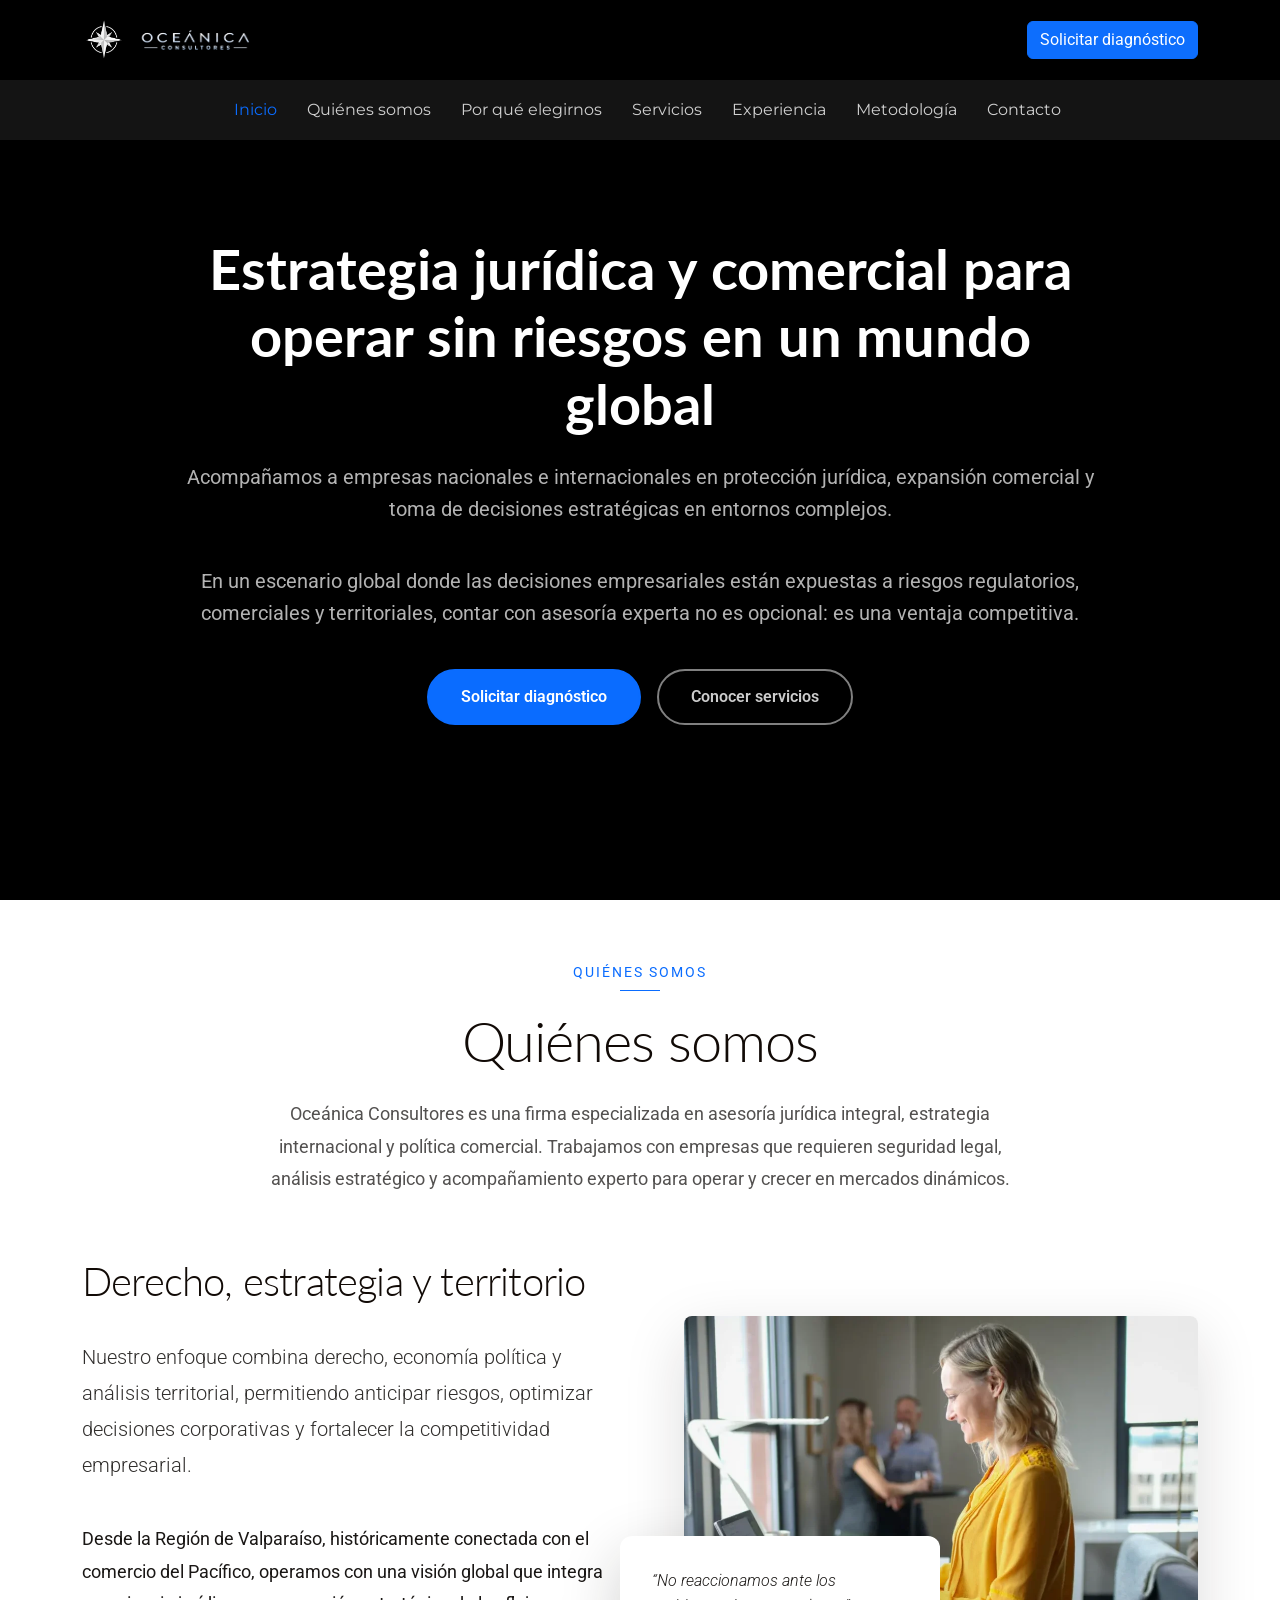
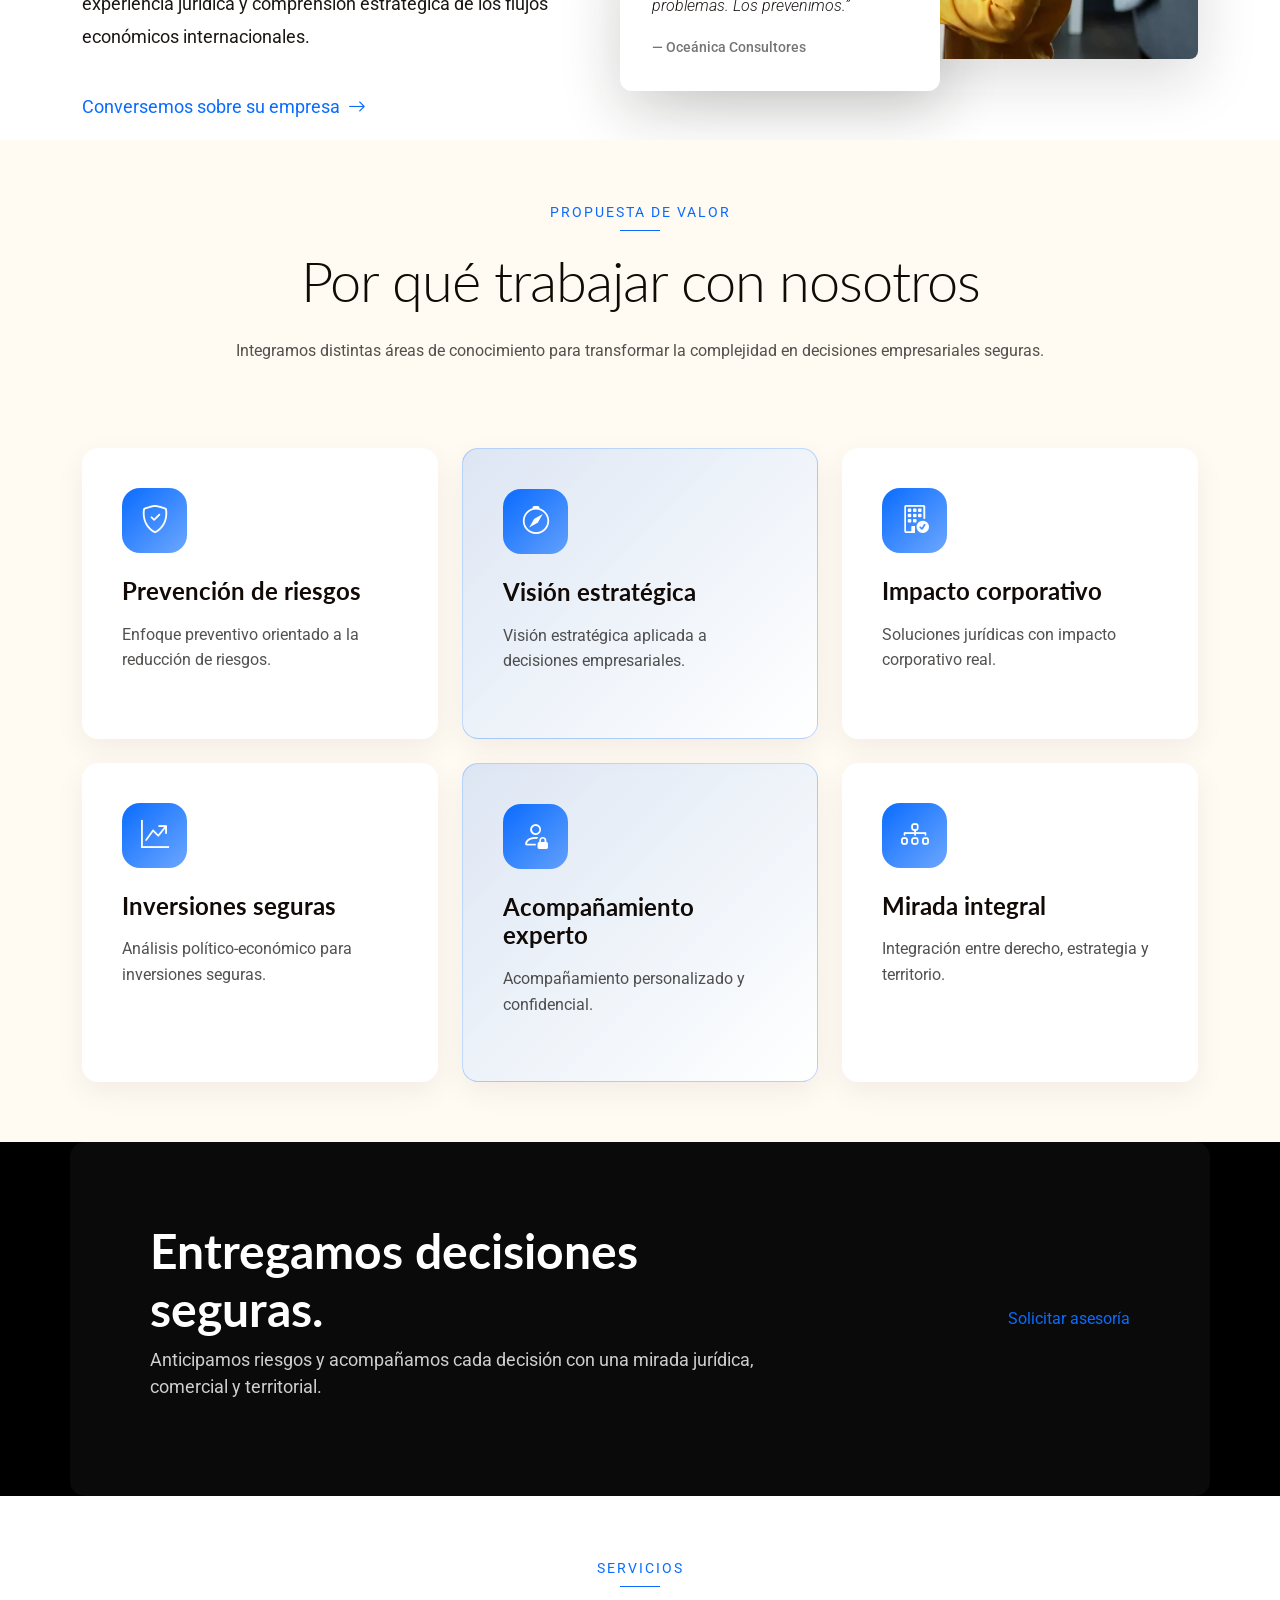
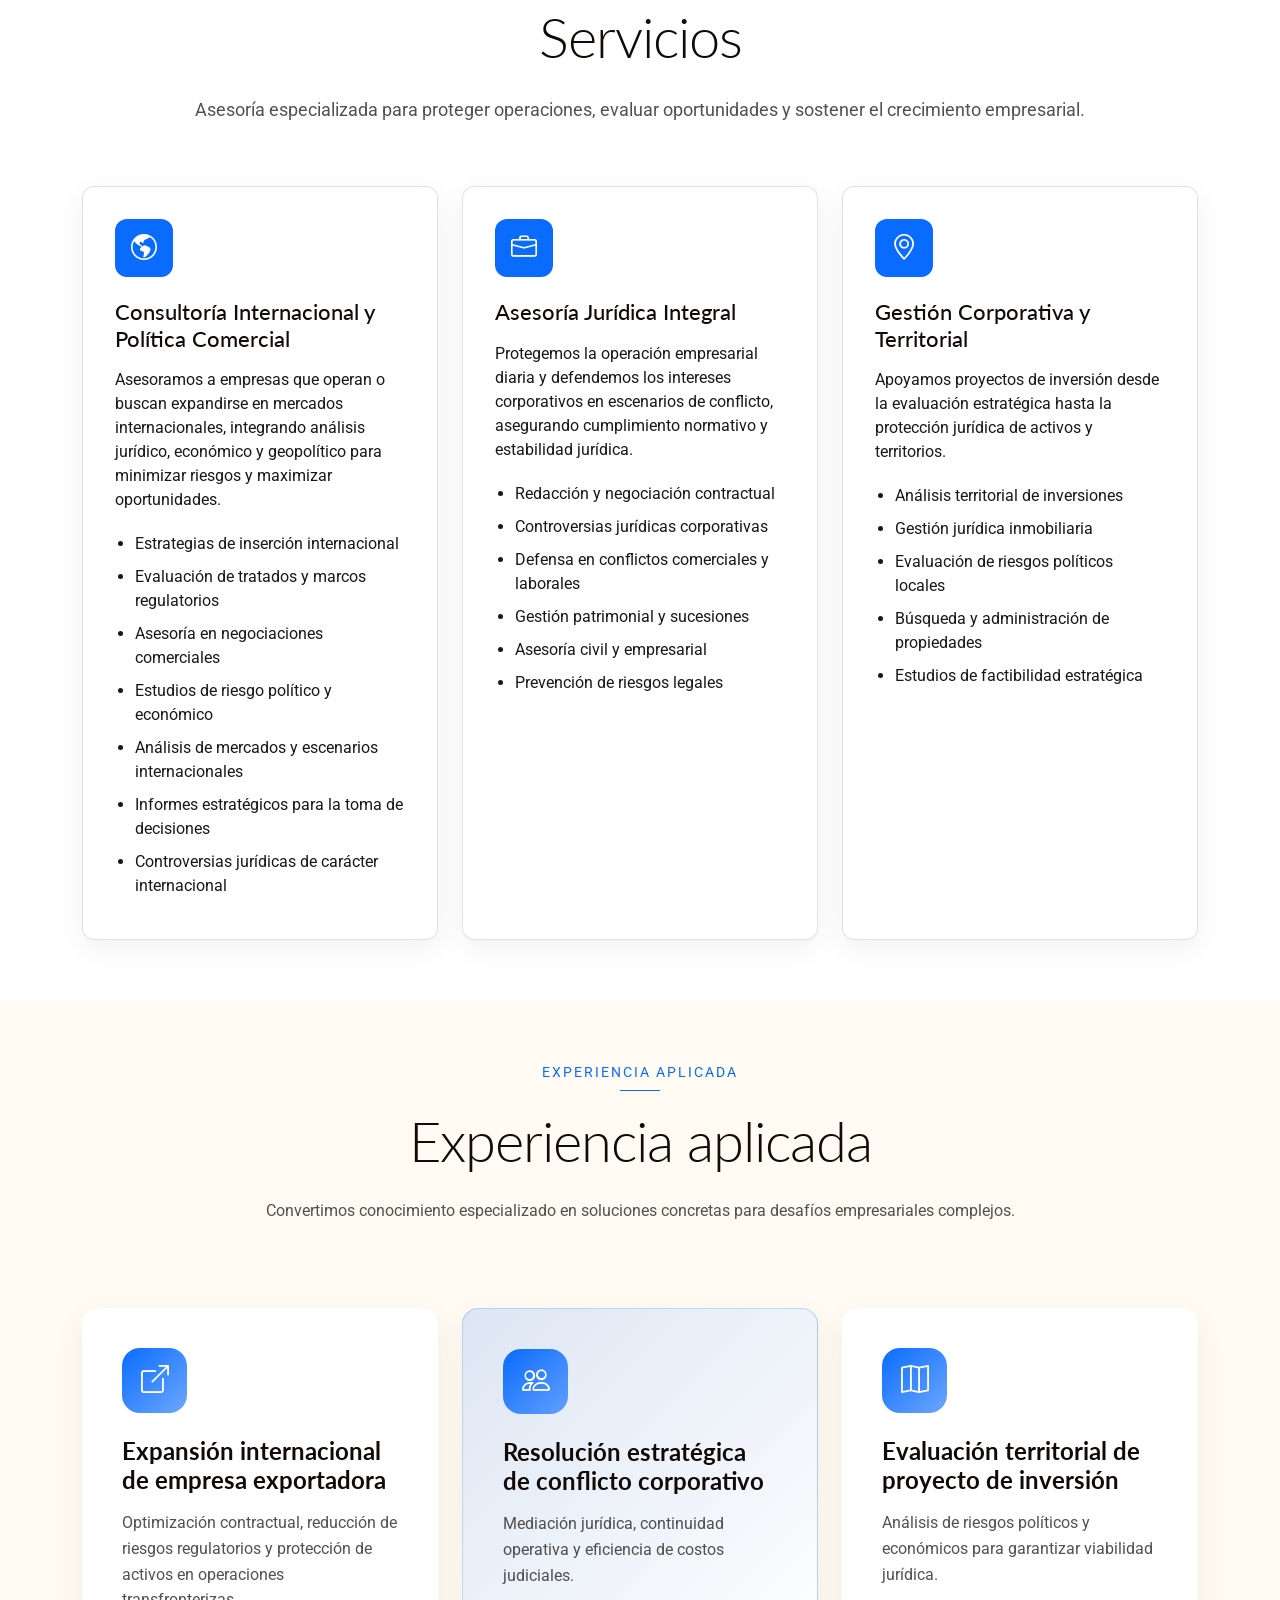
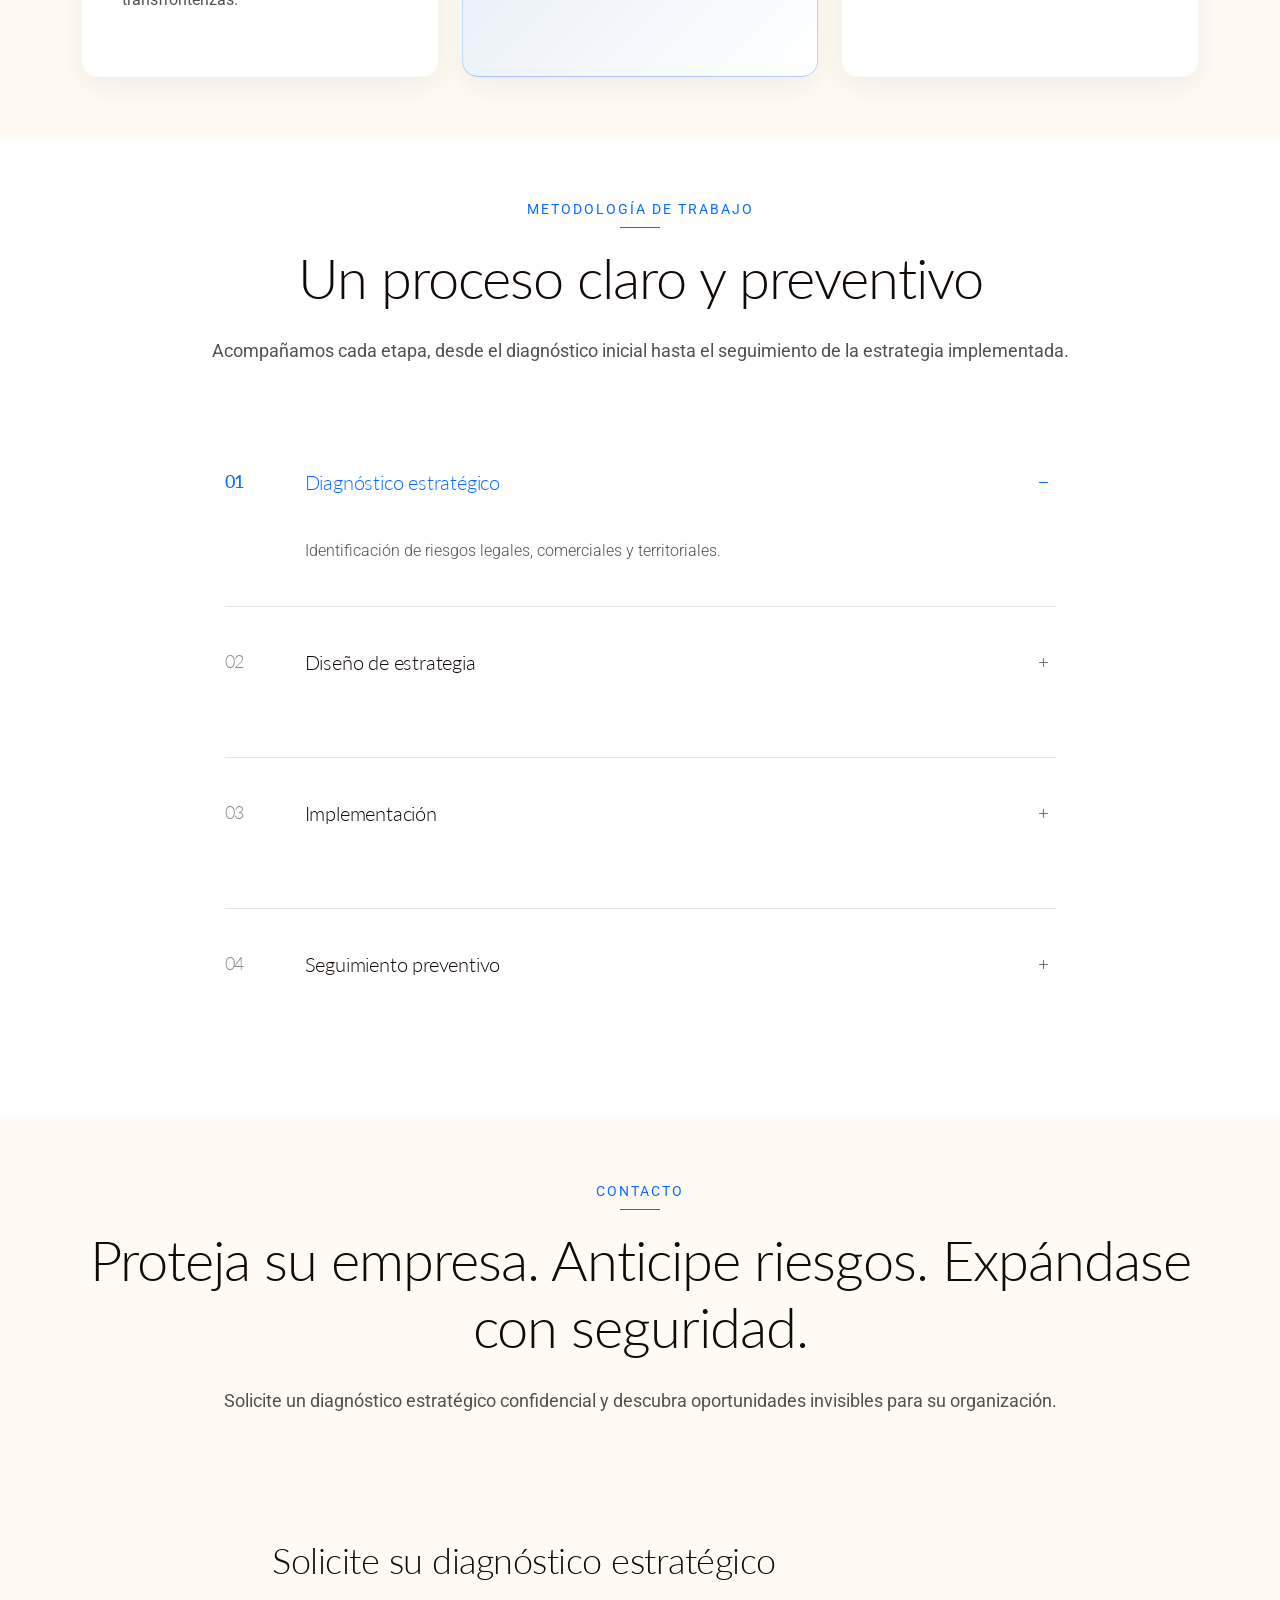
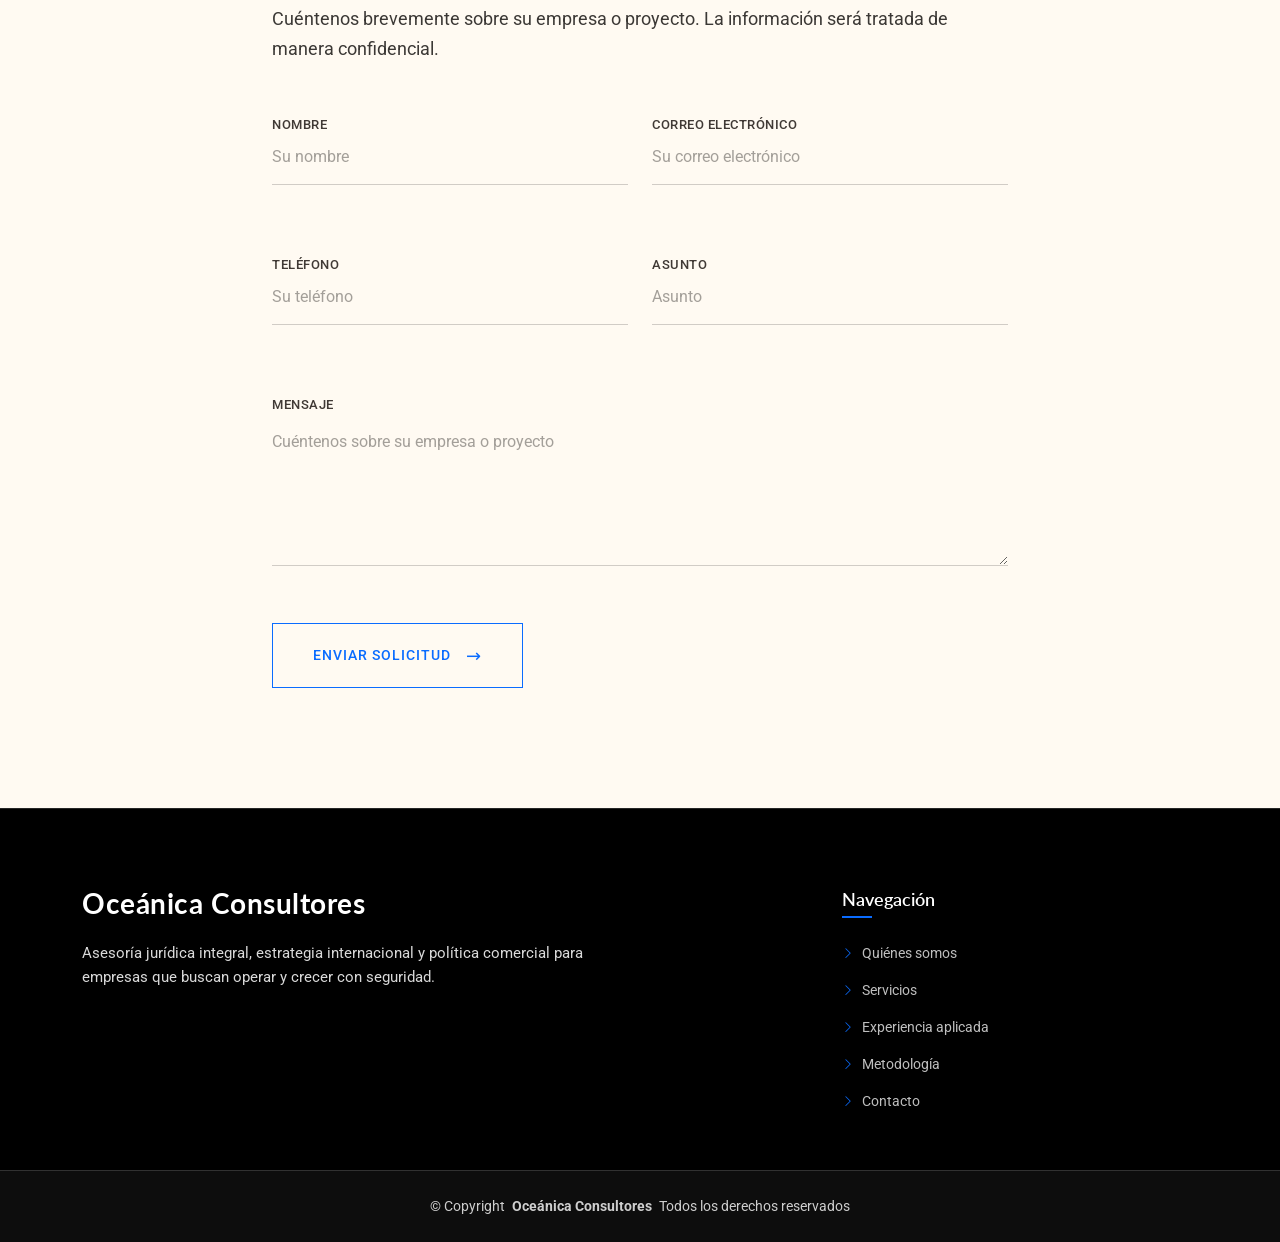
==== commit 75053b09: "agregando logo nuevo" ====
--- a/index.html
+++ b/index.html
@@ -12,7 +12,7 @@
 </head>
 <body class="index-page">
 <header id="header" class="header fixed-top">
-  <div class="container-fluid container-xl position-relative"><div class="top-row d-flex align-items-center justify-content-between"><a href="index.html" class="logo d-flex align-items-center"><h1 class="sitename">Oceánica Consultores</h1></a><a class="btn btn-primary" href="#contact">Solicitar diagnóstico</a></div></div>
+  <div class="container-fluid container-xl position-relative brand-bar-container"><div class="top-row d-flex align-items-center justify-content-between"><a href="index.html" class="logo d-flex align-items-center"><h1 class="sitename"><img src="assets/img/logos/brujula_sola_clara.png" alt=""><img src="assets/img/logos/nombre_brujula_claro.png" alt=""></h1></a><a class="btn btn-primary" href="#contact">Solicitar diagnóstico</a></div></div>
   <div class="nav-wrap"><div class="container d-flex justify-content-center position-relative"><nav id="navmenu" class="navmenu"><ul><li><a href="#hero" class="active">Inicio</a></li><li><a href="#about">Quiénes somos</a></li><li><a href="#value">Por qué elegirnos</a></li><li><a href="#services">Servicios</a></li><li><a href="#experience">Experiencia</a></li><li><a href="#methodology">Metodología</a></li><li><a href="#contact">Contacto</a></li></ul><i class="mobile-nav-toggle d-xl-none bi bi-list"></i></nav></div></div>
 </header>
 <main class="main">
--- a/assets/css/main.css
+++ b/assets/css/main.css
@@ -148,6 +148,7 @@
   --heading-color: #ffffff;
   color: var(--default-color);
   background-color: var(--background-color);
+  /* background-color: white; */
   transition: all 0.5s;
   z-index: 997;
   padding: 20px 0 0 0;
@@ -208,7 +209,8 @@
 /* Global Header on Scroll
 ------------------------------*/
 .scrolled .header {
-  --background-color: #1a1715;
+  /* --background-color: #1a1715; */
+  --background-color: #434343;
 }
 
 /*--------------------------------------------------------------
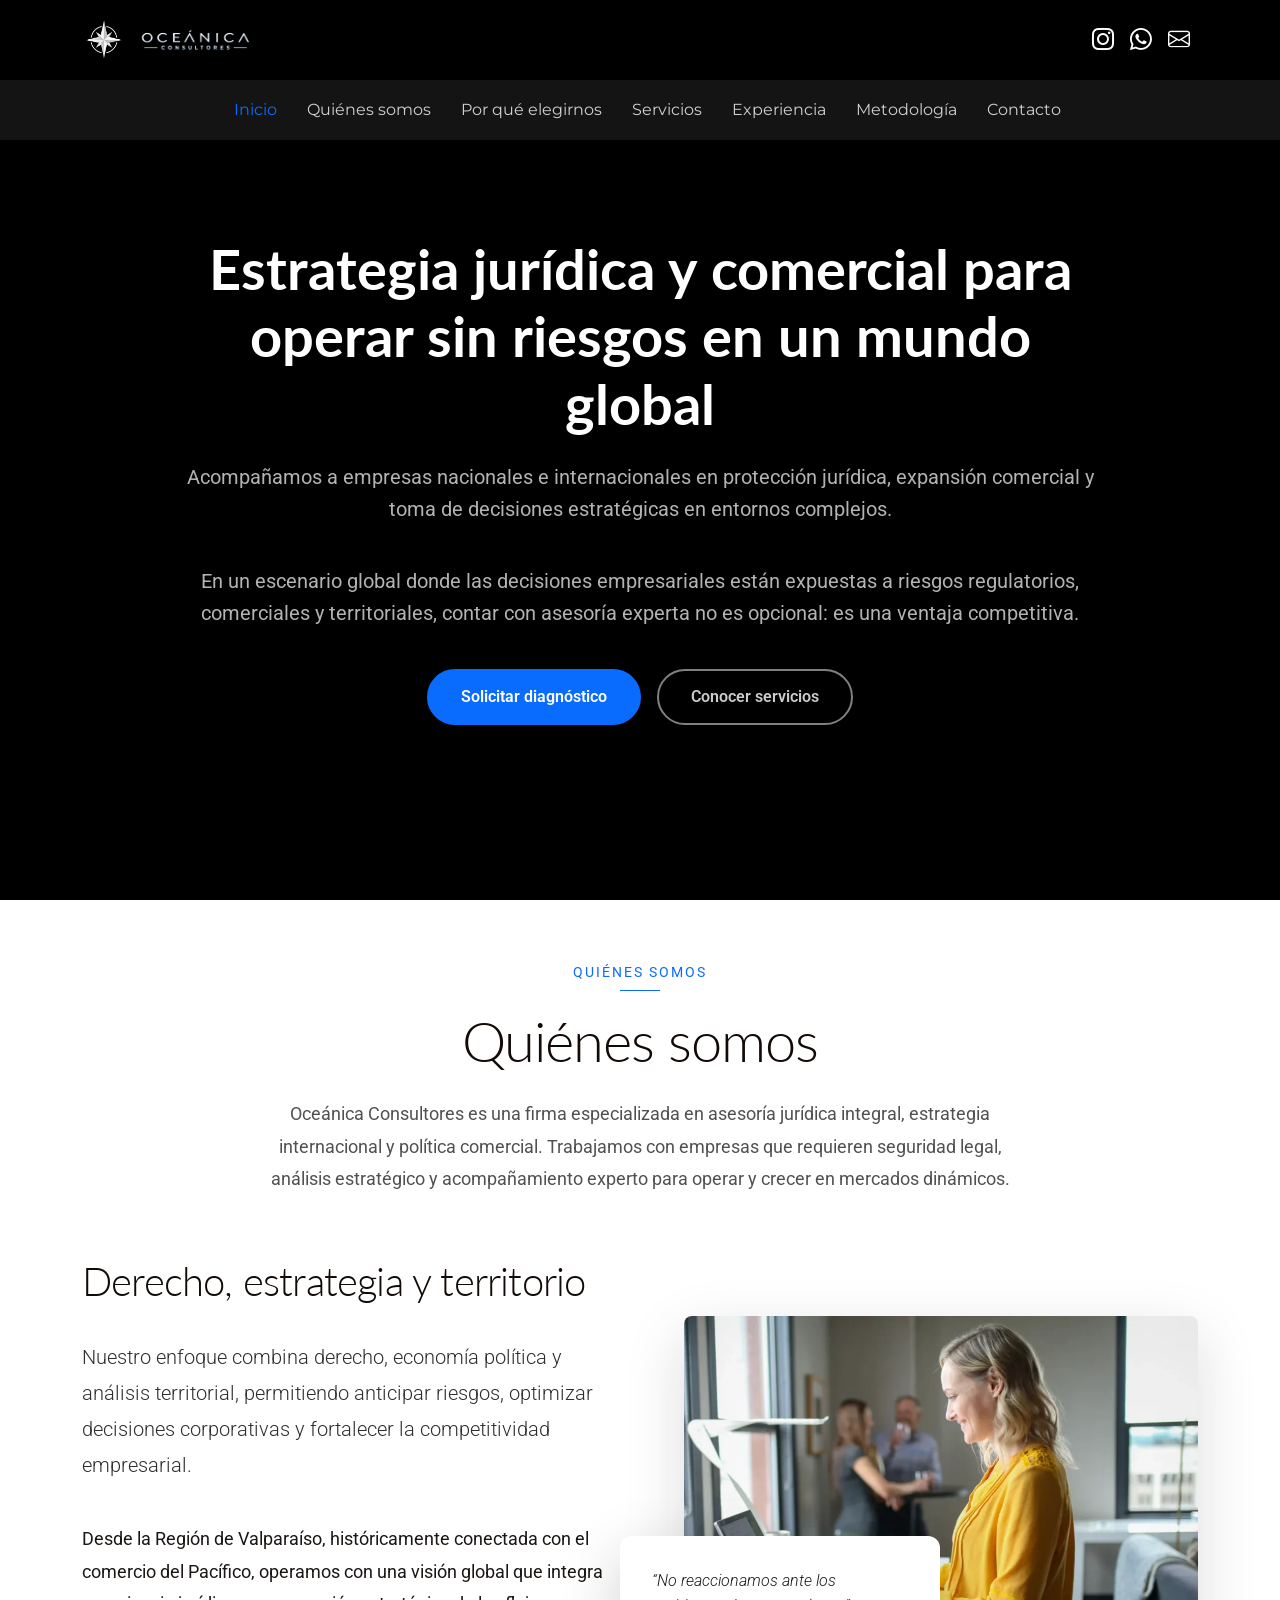
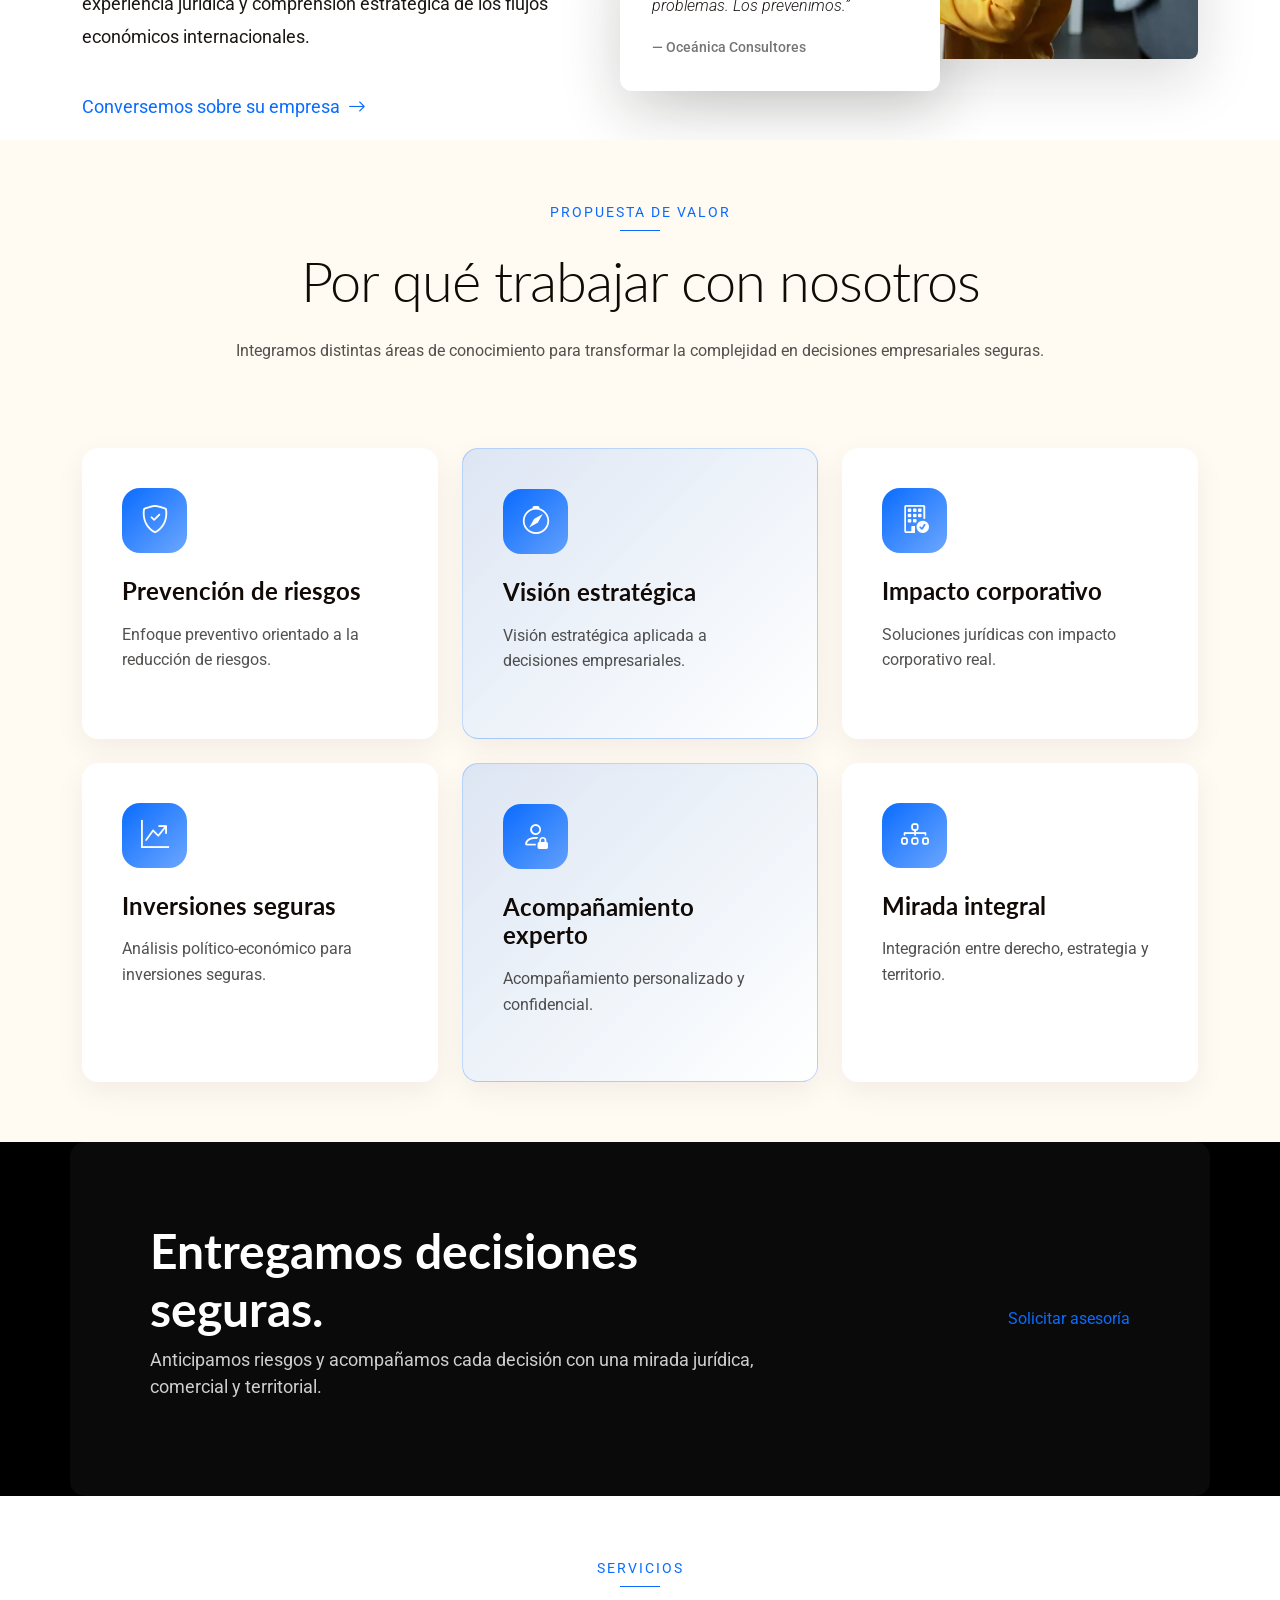
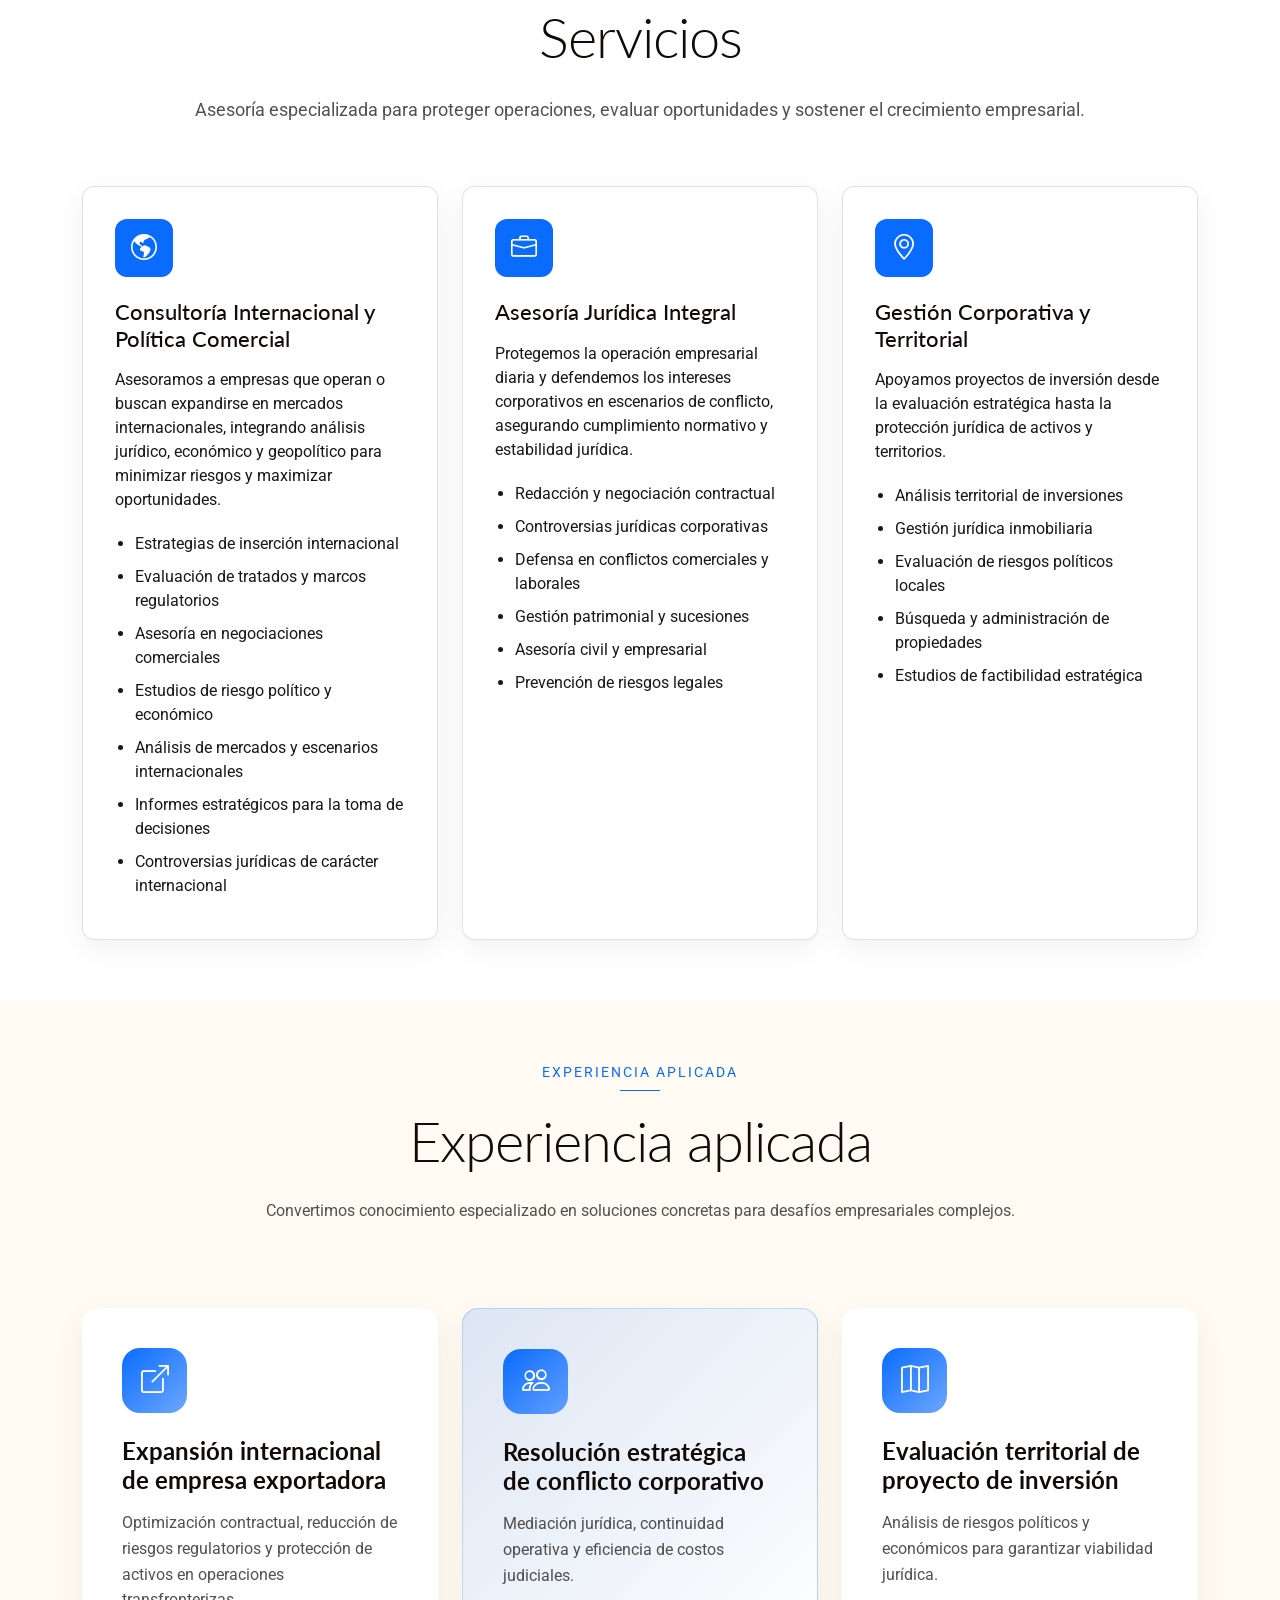
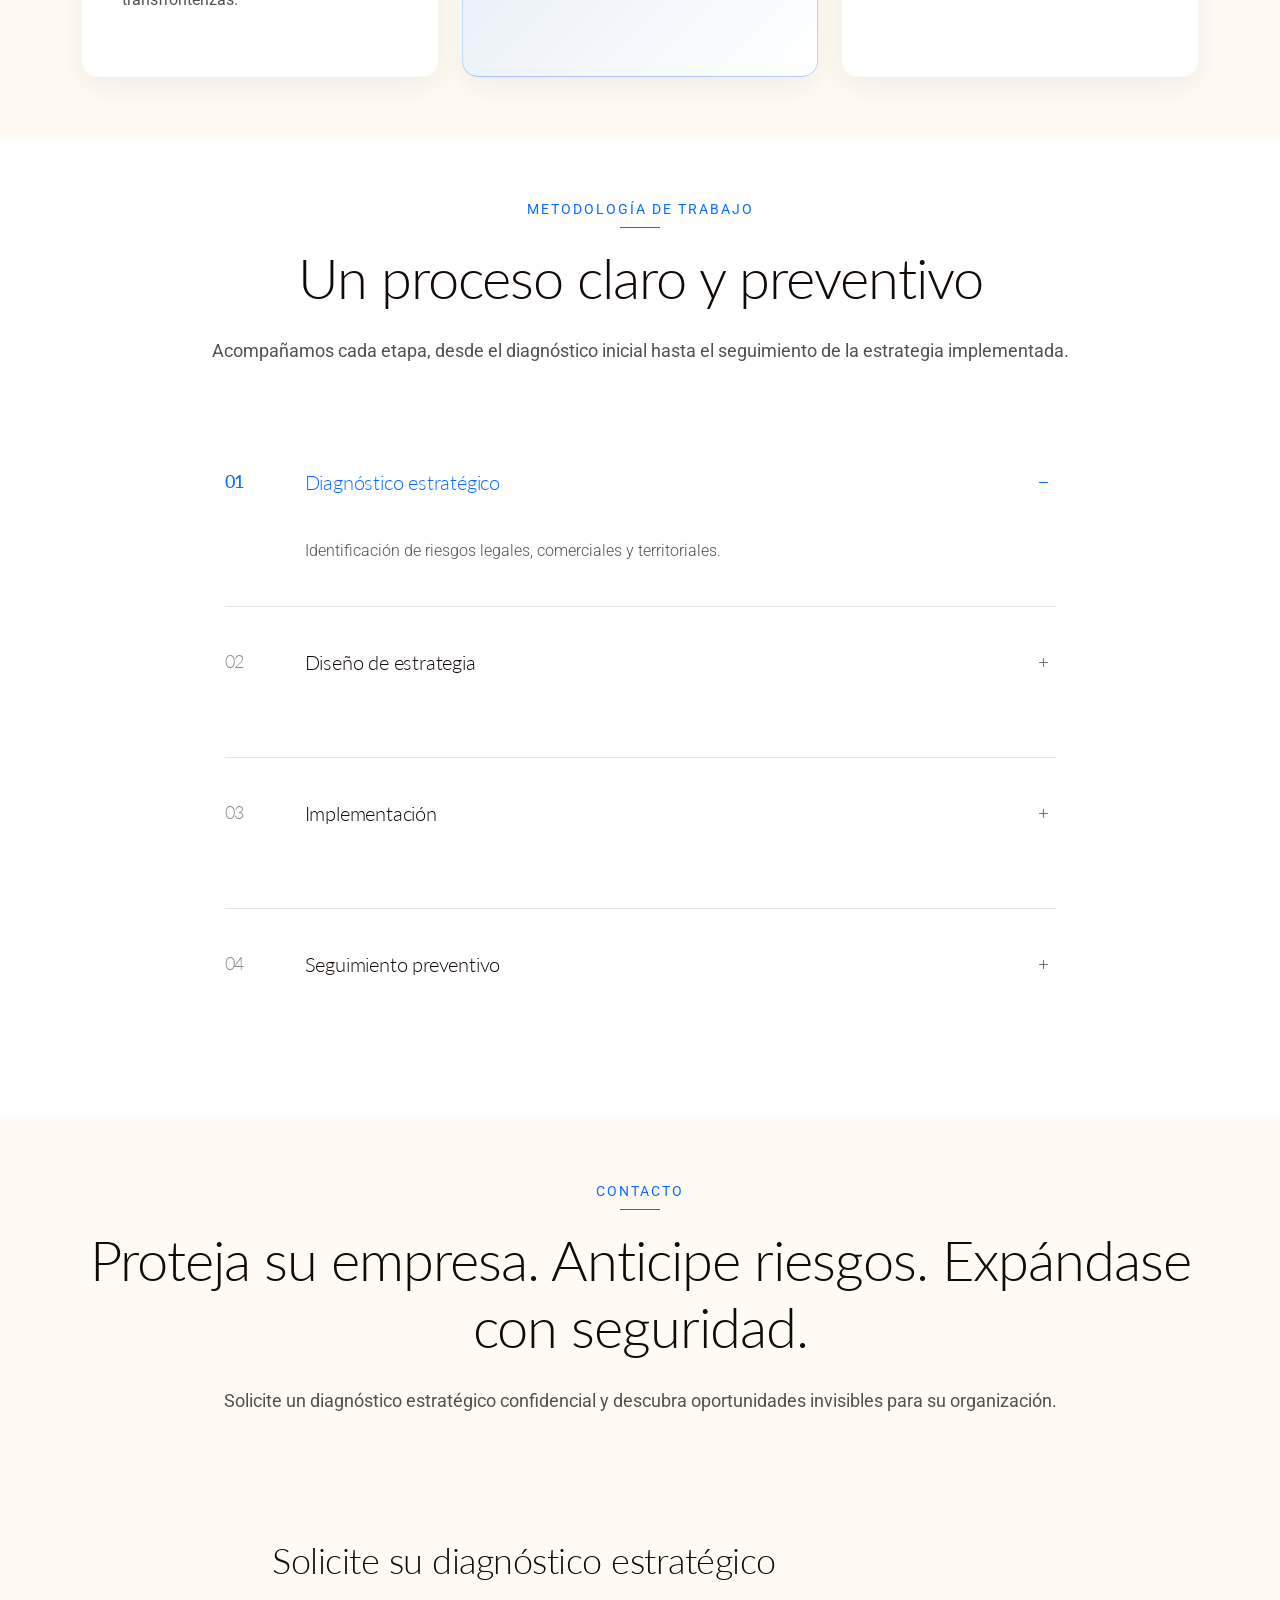
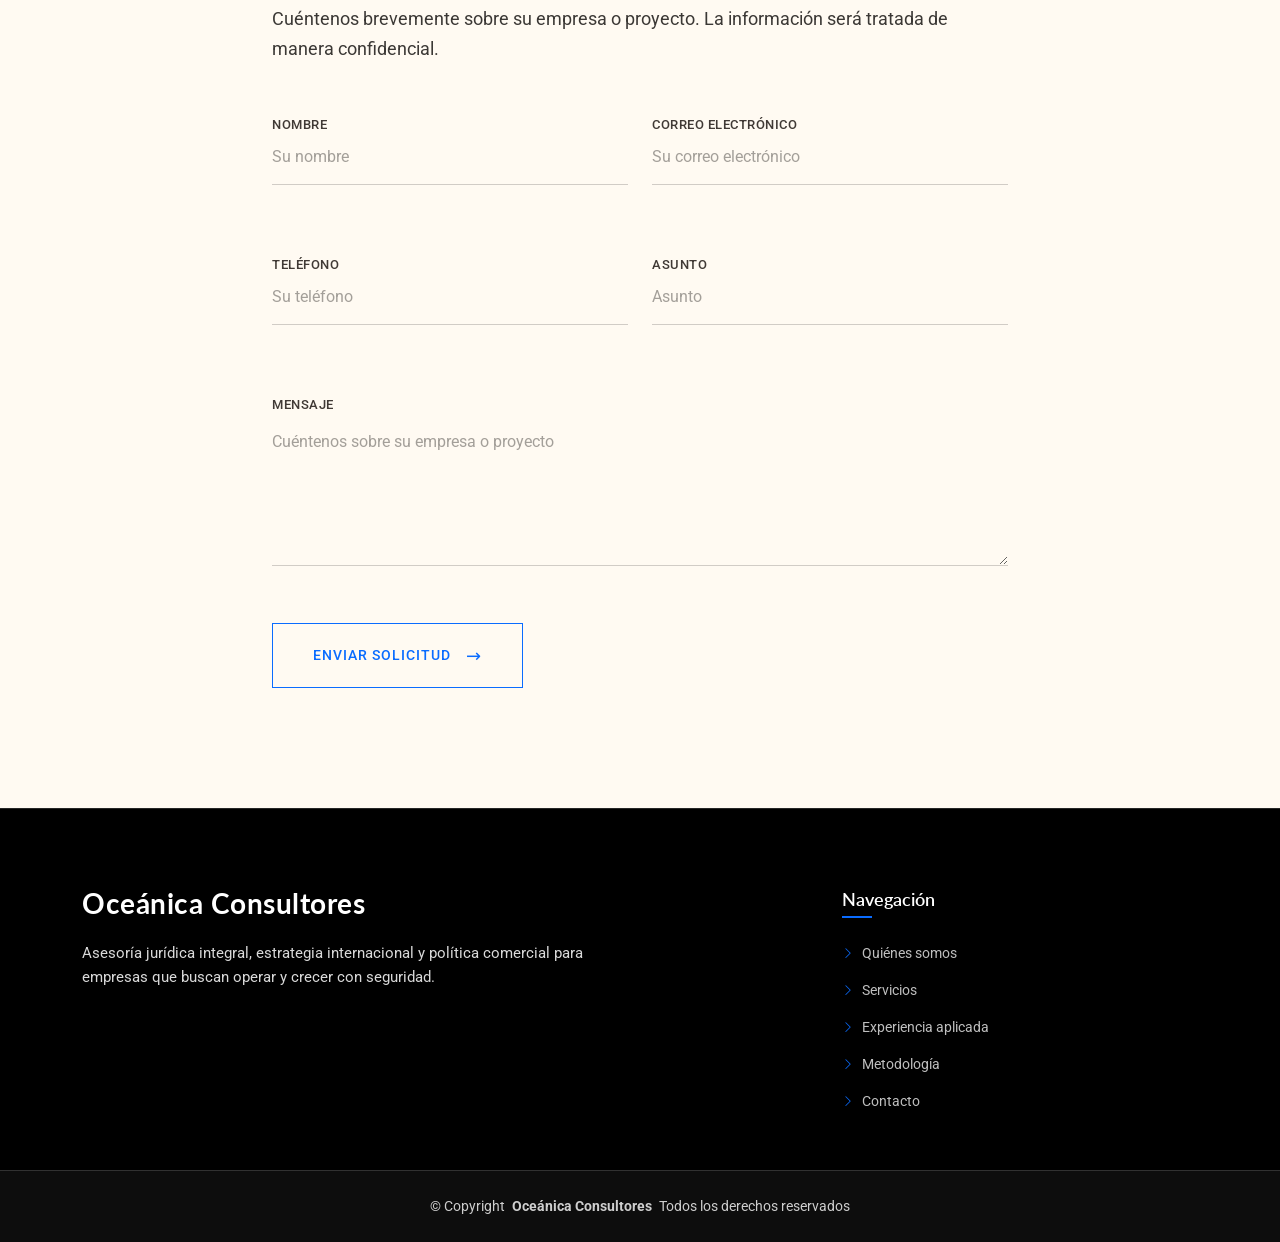
==== commit db11f6d7: "agregando iconos rrss y arreglando SEO" ====
--- a/index.html
+++ b/index.html
@@ -2,17 +2,96 @@
 <html lang="es">
 <head>
   <meta charset="utf-8"><meta content="width=device-width, initial-scale=1.0" name="viewport">
-  <title>Oceánica Consultores | Estrategia jurídica y comercial</title>
-  <meta name="description" content="Asesoría jurídica integral, estrategia internacional, política comercial y gestión territorial para empresas nacionales e internacionales.">
-  <meta name="keywords" content="asesoría jurídica, consultoría internacional, política comercial, gestión corporativa, análisis territorial">
-  <link href="assets/img/favicon.png" rel="icon"><link href="assets/img/apple-touch-icon.png" rel="apple-touch-icon">
+  <title>Oceánica Consultores | Asesoría jurídica y estrategia comercial</title>
+  <meta name="description" content="Asesoría jurídica, estrategia internacional, política comercial y gestión territorial para empresas en Chile y mercados internacionales.">
+  <meta name="keywords" content="asesoría jurídica, consultoría internacional, política comercial, gestión corporativa, análisis territorial, abogados Valparaíso, consultoría empresarial Chile">
+  <meta name="author" content="Oceánica Consultores">
+  <meta name="robots" content="index, follow, max-image-preview:large, max-snippet:-1, max-video-preview:-1">
+  <meta name="googlebot" content="index, follow, max-image-preview:large, max-snippet:-1, max-video-preview:-1">
+  <meta name="theme-color" content="#062b58">
+  <link rel="canonical" href="https://www.oceanicaconsultores.cl/">
+  <link rel="alternate" hreflang="es-CL" href="https://www.oceanicaconsultores.cl/">
+  <link rel="alternate" hreflang="x-default" href="https://www.oceanicaconsultores.cl/">
+
+  <meta property="og:type" content="website">
+  <meta property="og:locale" content="es_CL">
+  <meta property="og:site_name" content="Oceánica Consultores">
+  <meta property="og:title" content="Oceánica Consultores | Asesoría jurídica y estrategia comercial">
+  <meta property="og:description" content="Estrategia jurídica, comercial y territorial para operar, invertir y crecer con seguridad.">
+  <meta property="og:url" content="https://www.oceanicaconsultores.cl/">
+  <meta property="og:image" content="https://www.oceanicaconsultores.cl/assets/img/social/oceanica-consultores-og.png">
+  <meta property="og:image:secure_url" content="https://www.oceanicaconsultores.cl/assets/img/social/oceanica-consultores-og.png">
+  <meta property="og:image:type" content="image/png">
+  <meta property="og:image:width" content="1730">
+  <meta property="og:image:height" content="909">
+  <meta property="og:image:alt" content="Oceánica Consultores — Estrategia jurídica y comercial">
+
+  <meta name="twitter:card" content="summary_large_image">
+  <meta name="twitter:title" content="Oceánica Consultores | Asesoría jurídica y estrategia comercial">
+  <meta name="twitter:description" content="Estrategia jurídica, comercial y territorial para operar, invertir y crecer con seguridad.">
+  <meta name="twitter:image" content="https://www.oceanicaconsultores.cl/assets/img/social/oceanica-consultores-og.png">
+  <meta name="twitter:image:alt" content="Oceánica Consultores — Estrategia jurídica y comercial">
+
+  <script type="application/ld+json">
+  {
+    "@context": "https://schema.org",
+    "@graph": [
+      {
+        "@type": ["Organization", "ProfessionalService"],
+        "@id": "https://www.oceanicaconsultores.cl/#organization",
+        "name": "Oceánica Consultores",
+        "url": "https://www.oceanicaconsultores.cl/",
+        "logo": {
+          "@type": "ImageObject",
+          "url": "https://www.oceanicaconsultores.cl/assets/img/logos/logo_brujula_completo.png"
+        },
+        "image": "https://www.oceanicaconsultores.cl/assets/img/social/oceanica-consultores-og.png",
+        "description": "Firma especializada en asesoría jurídica integral, estrategia internacional, política comercial y gestión territorial.",
+        "areaServed": [
+          {"@type": "Country", "name": "Chile"},
+          {"@type": "AdministrativeArea", "name": "Región de Valparaíso"}
+        ],
+        "serviceType": [
+          "Consultoría internacional y política comercial",
+          "Asesoría jurídica integral",
+          "Gestión corporativa y territorial"
+        ]
+      },
+      {
+        "@type": "WebSite",
+        "@id": "https://www.oceanicaconsultores.cl/#website",
+        "url": "https://www.oceanicaconsultores.cl/",
+        "name": "Oceánica Consultores",
+        "inLanguage": "es-CL",
+        "publisher": {"@id": "https://www.oceanicaconsultores.cl/#organization"}
+      },
+      {
+        "@type": "WebPage",
+        "@id": "https://www.oceanicaconsultores.cl/#webpage",
+        "url": "https://www.oceanicaconsultores.cl/",
+        "name": "Oceánica Consultores | Asesoría jurídica y estrategia comercial",
+        "description": "Asesoría jurídica, estrategia internacional, política comercial y gestión territorial para empresas en Chile y mercados internacionales.",
+        "inLanguage": "es-CL",
+        "isPartOf": {"@id": "https://www.oceanicaconsultores.cl/#website"},
+        "about": {"@id": "https://www.oceanicaconsultores.cl/#organization"},
+        "primaryImageOfPage": {
+          "@type": "ImageObject",
+          "url": "https://www.oceanicaconsultores.cl/assets/img/social/oceanica-consultores-og.png",
+          "width": 1730,
+          "height": 909
+        }
+      }
+    ]
+  }
+  </script>
+  <link href="assets/img/logos/brujula_sola.png" rel="icon" type="image/png"><link href="assets/img/apple-touch-icon.png" rel="apple-touch-icon">
   <link href="https://fonts.googleapis.com" rel="preconnect"><link href="https://fonts.gstatic.com" rel="preconnect" crossorigin>
   <link href="https://fonts.googleapis.com/css2?family=Roboto:wght@300;400;500;700&family=Montserrat:wght@400;500;600;700;800&family=Lato:wght@300;400;700&display=swap" rel="stylesheet">
   <link href="assets/vendor/bootstrap/css/bootstrap.min.css" rel="stylesheet"><link href="assets/vendor/bootstrap-icons/bootstrap-icons.css" rel="stylesheet"><link href="assets/vendor/aos/aos.css" rel="stylesheet"><link href="assets/vendor/swiper/swiper-bundle.min.css" rel="stylesheet"><link href="assets/vendor/glightbox/css/glightbox.min.css" rel="stylesheet"><link href="assets/css/main.css" rel="stylesheet">
 </head>
 <body class="index-page">
 <header id="header" class="header fixed-top">
-  <div class="container-fluid container-xl position-relative brand-bar-container"><div class="top-row d-flex align-items-center justify-content-between"><a href="index.html" class="logo d-flex align-items-center"><h1 class="sitename"><img src="assets/img/logos/brujula_sola_clara.png" alt=""><img src="assets/img/logos/nombre_brujula_claro.png" alt=""></h1></a><a class="btn btn-primary" href="#contact">Solicitar diagnóstico</a></div></div>
+  <div class="container-fluid container-xl position-relative brand-bar-container"><div class="top-row d-flex align-items-center justify-content-between"><a href="index.html" class="logo d-flex align-items-center"><h1 class="sitename"><img src="assets/img/logos/brujula_sola_clara.png" alt=""><img src="assets/img/logos/nombre_brujula_claro.png" alt=""></h1></a><div class="social-links d-flex align-items-center"><a href="#" aria-label="Instagram" title="Instagram"><i class="bi bi-instagram" aria-hidden="true"></i></a><a href="#" aria-label="WhatsApp" title="WhatsApp"><i class="bi bi-whatsapp" aria-hidden="true"></i></a><a href="#contact" aria-label="Correo electrónico" title="Correo electrónico"><i class="bi bi-envelope" aria-hidden="true"></i></a></div></div></div>
   <div class="nav-wrap"><div class="container d-flex justify-content-center position-relative"><nav id="navmenu" class="navmenu"><ul><li><a href="#hero" class="active">Inicio</a></li><li><a href="#about">Quiénes somos</a></li><li><a href="#value">Por qué elegirnos</a></li><li><a href="#services">Servicios</a></li><li><a href="#experience">Experiencia</a></li><li><a href="#methodology">Metodología</a></li><li><a href="#contact">Contacto</a></li></ul><i class="mobile-nav-toggle d-xl-none bi bi-list"></i></nav></div></div>
 </header>
 <main class="main">
--- a/assets/css/main.css
+++ b/assets/css/main.css
@@ -179,7 +179,8 @@
   color: var(--heading-color);
   padding: 0 8px;
   display: inline-block;
-  font-size: 18px;
+  font-size: 22px;
+  line-height: 1;
   transition: 0.3s;
 }
 
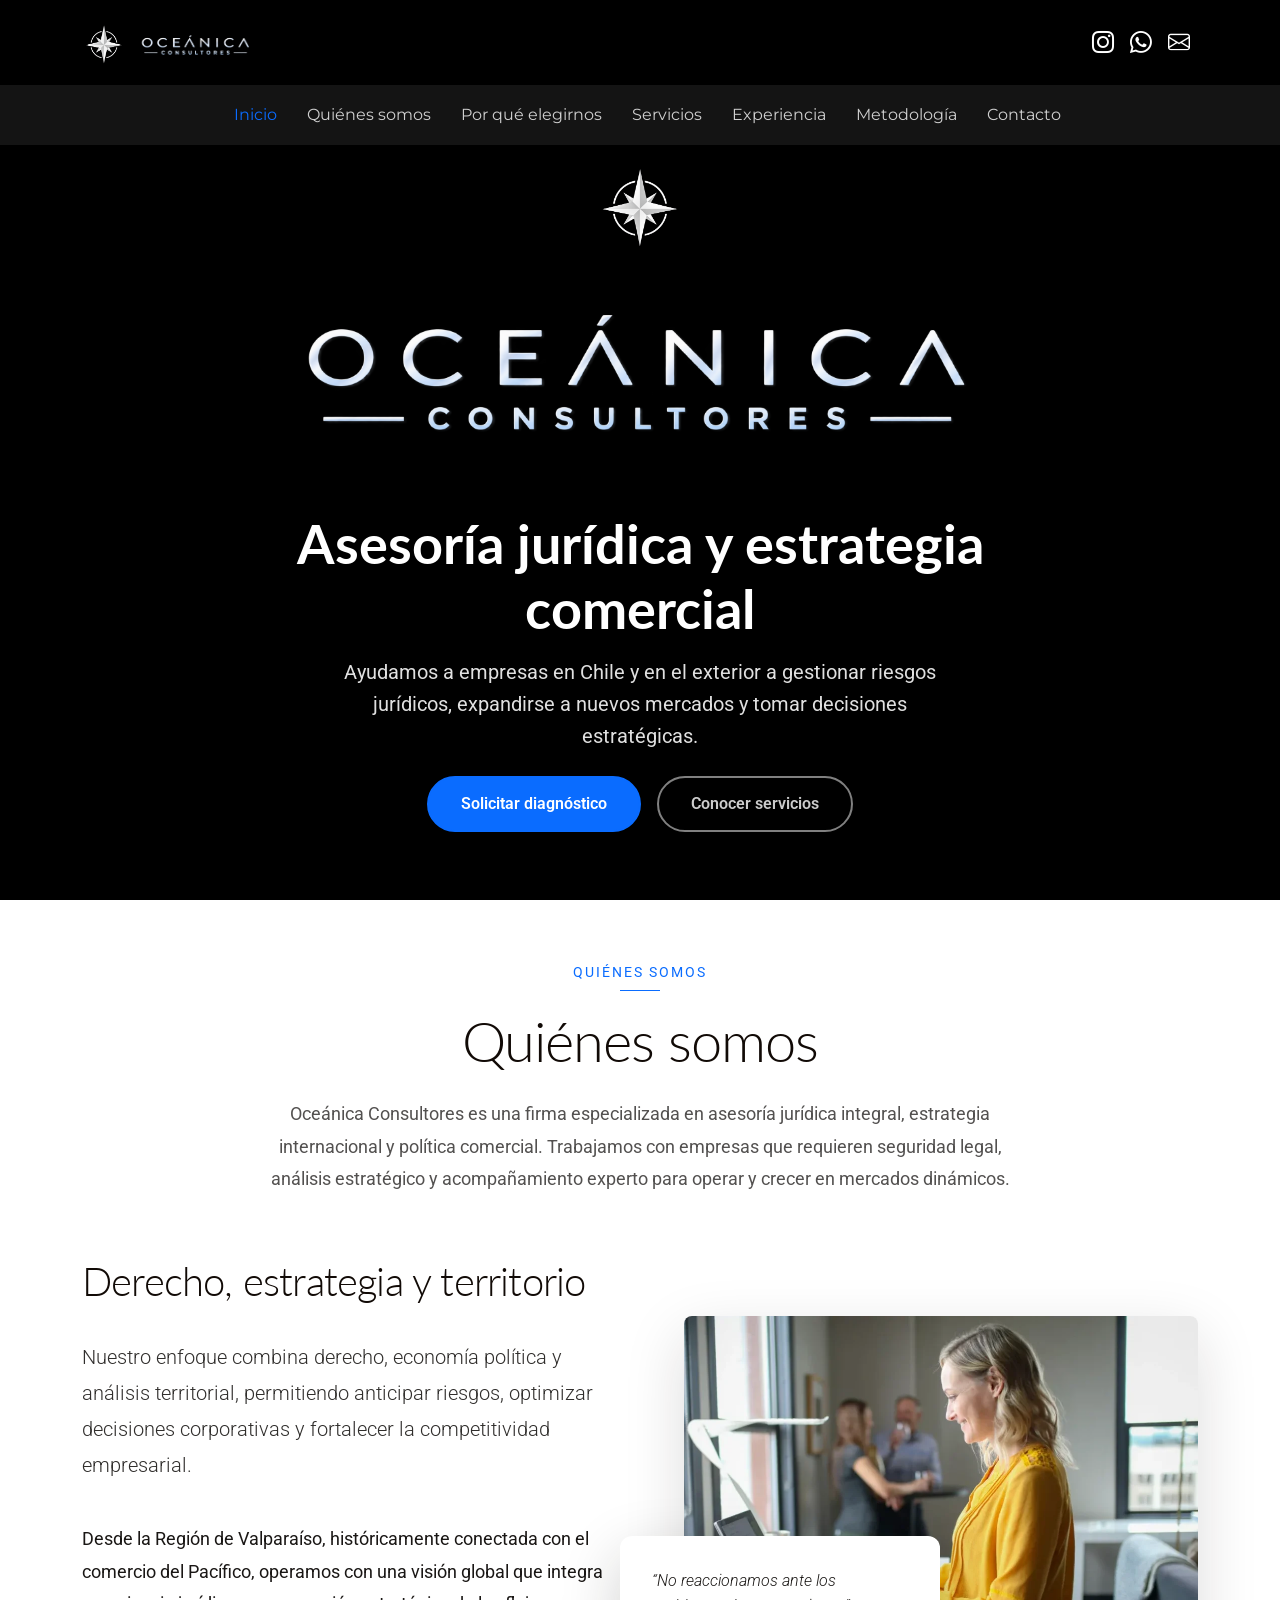
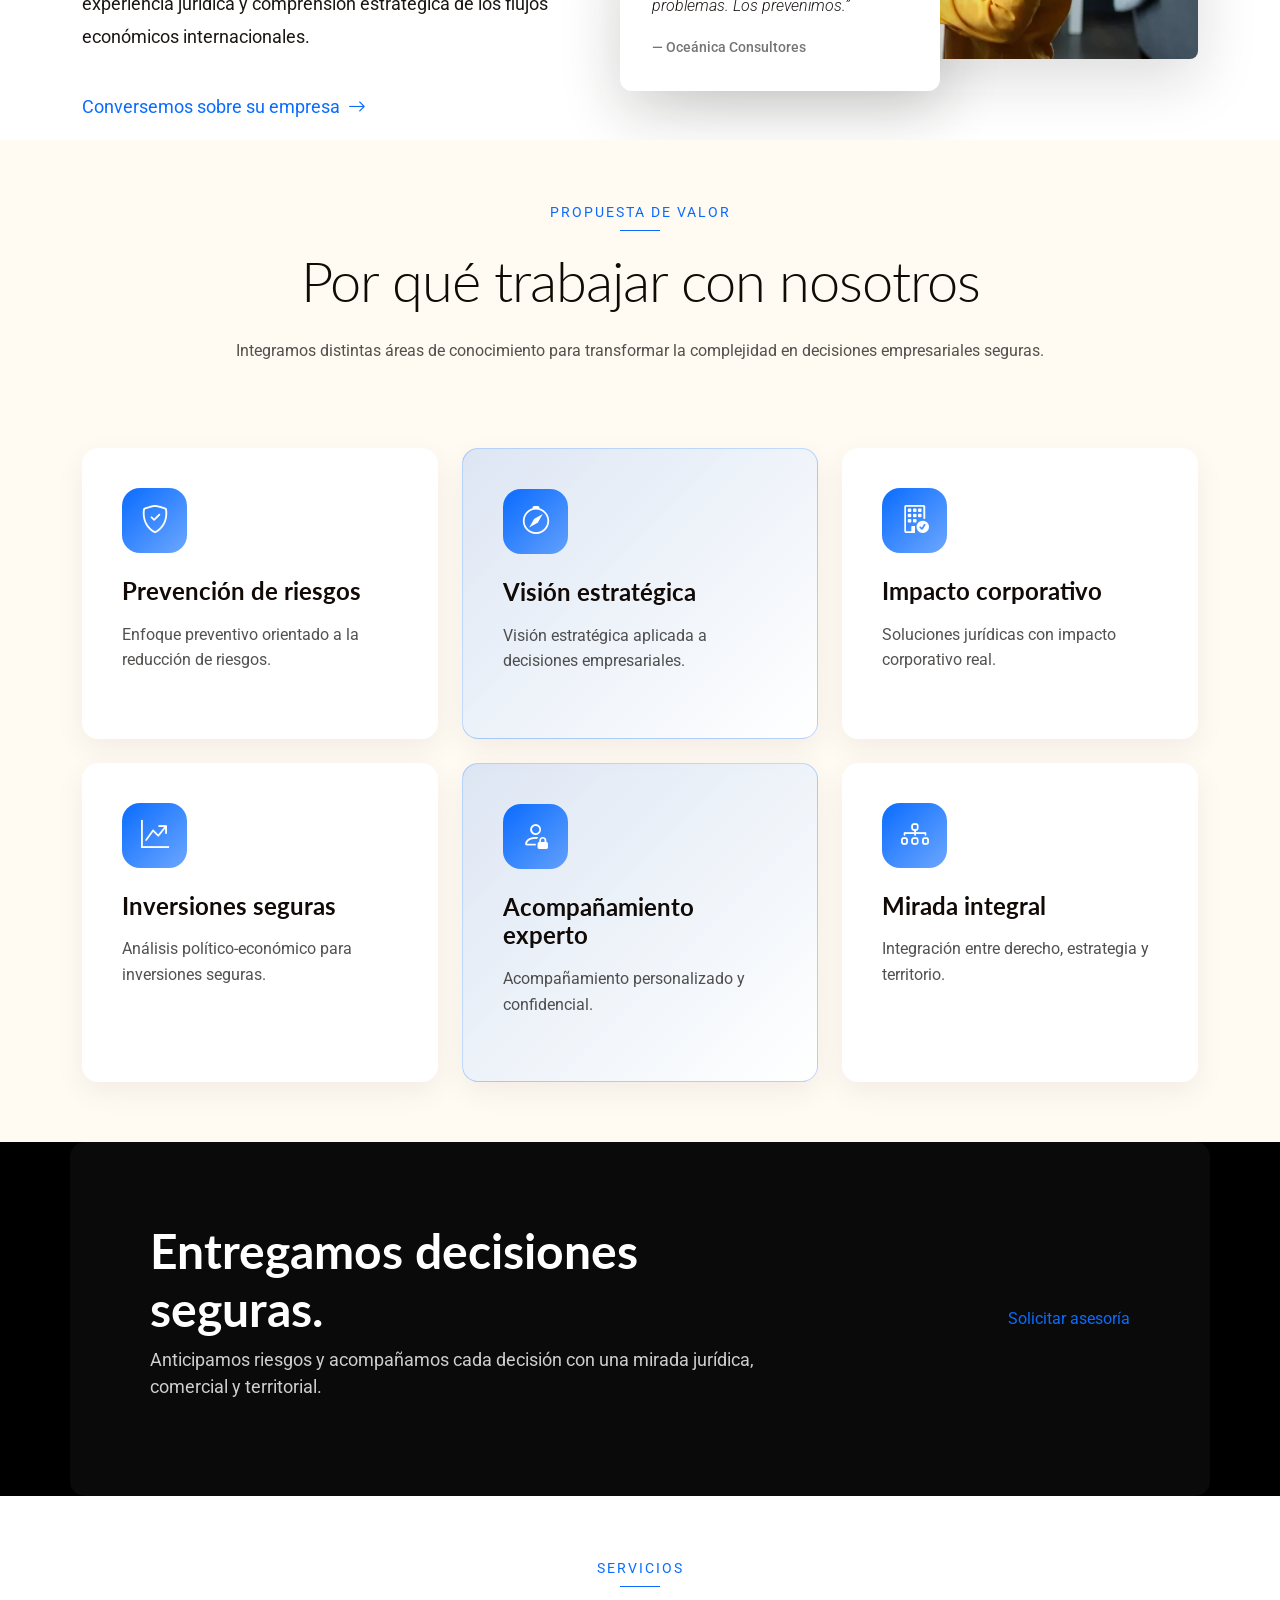
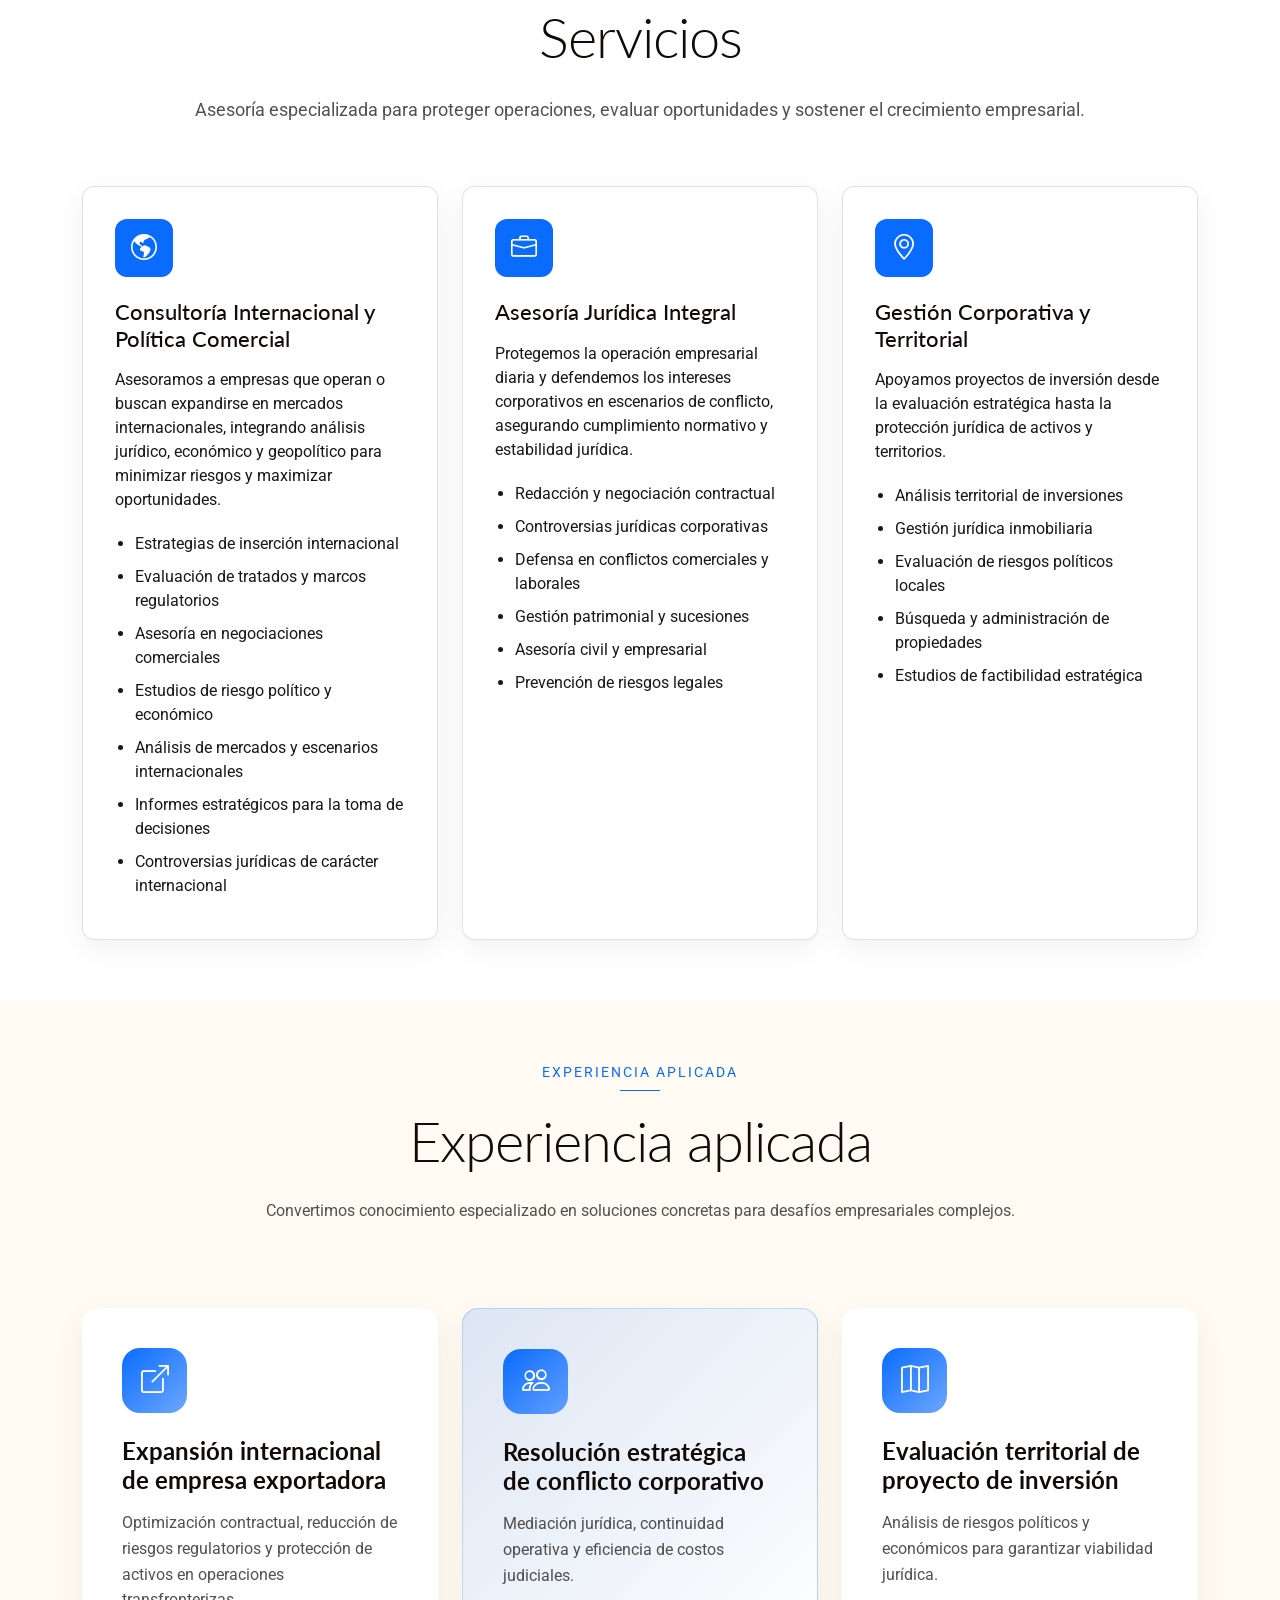
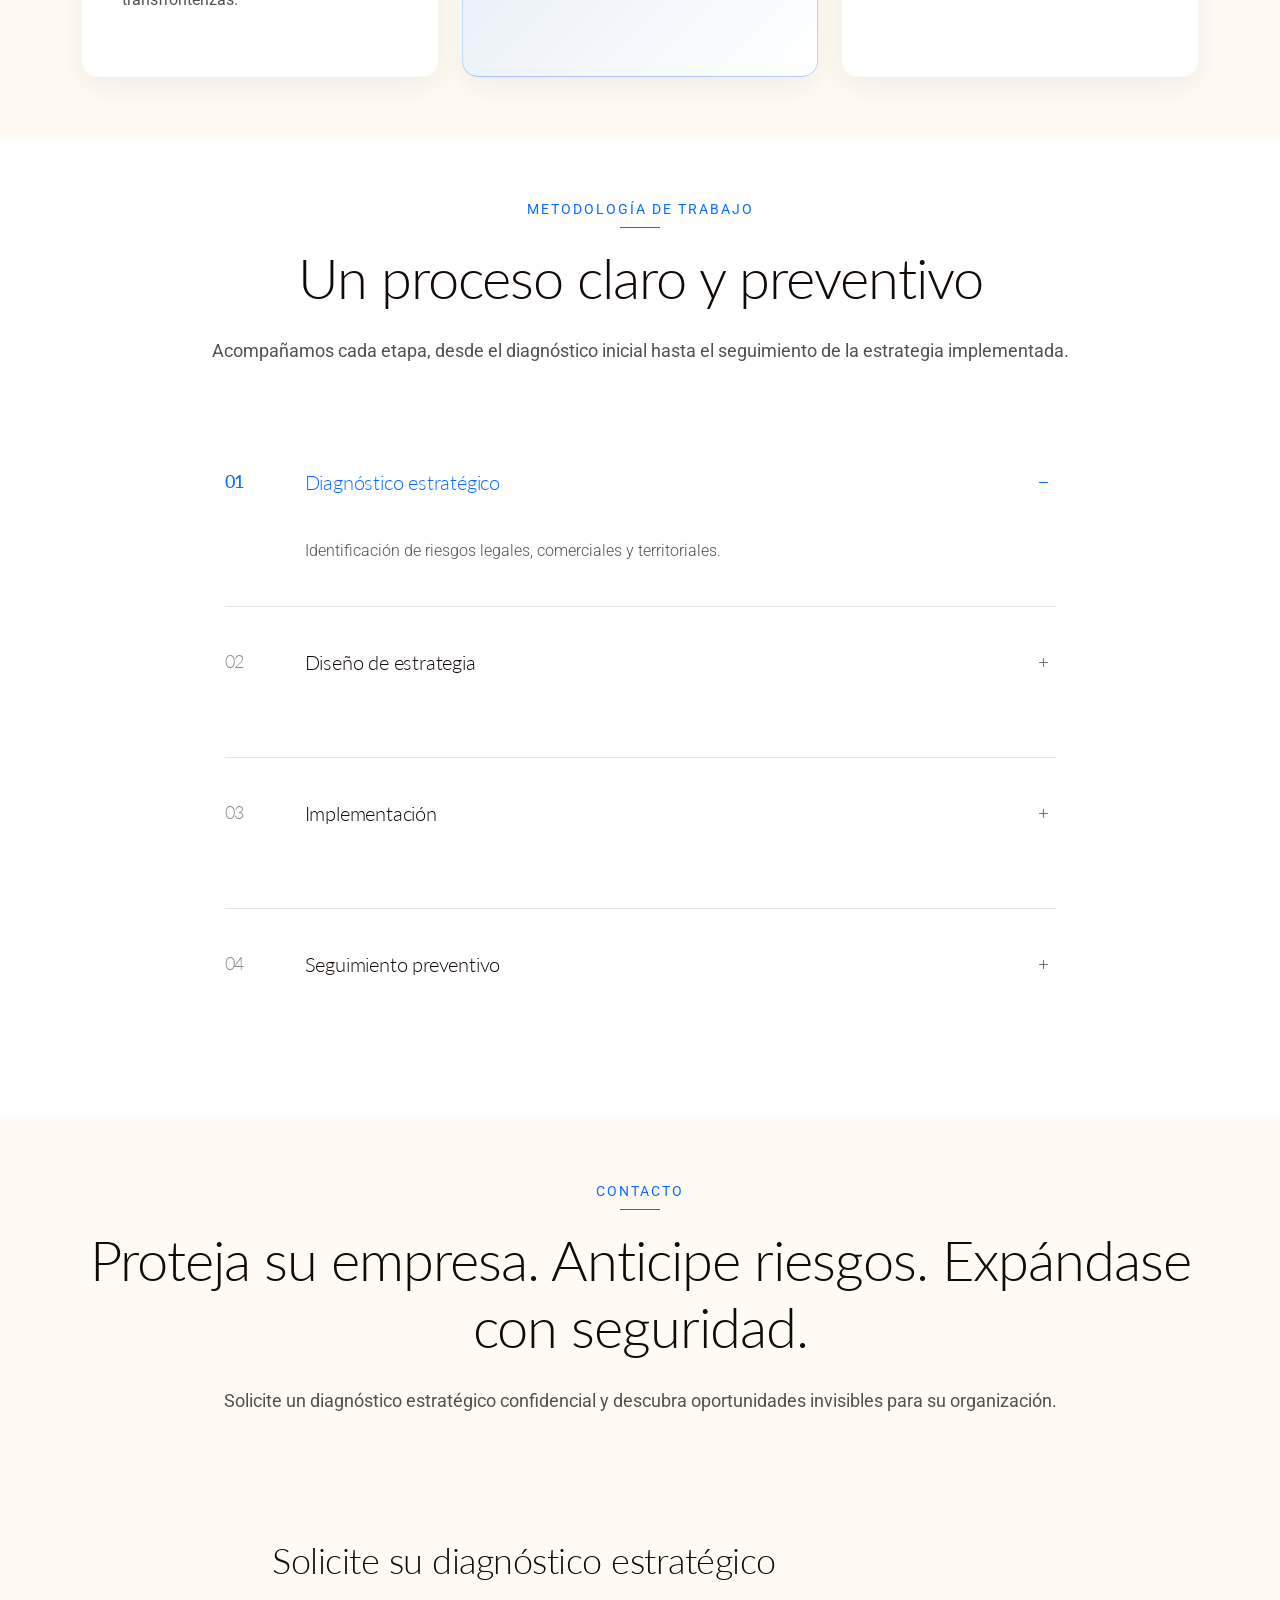
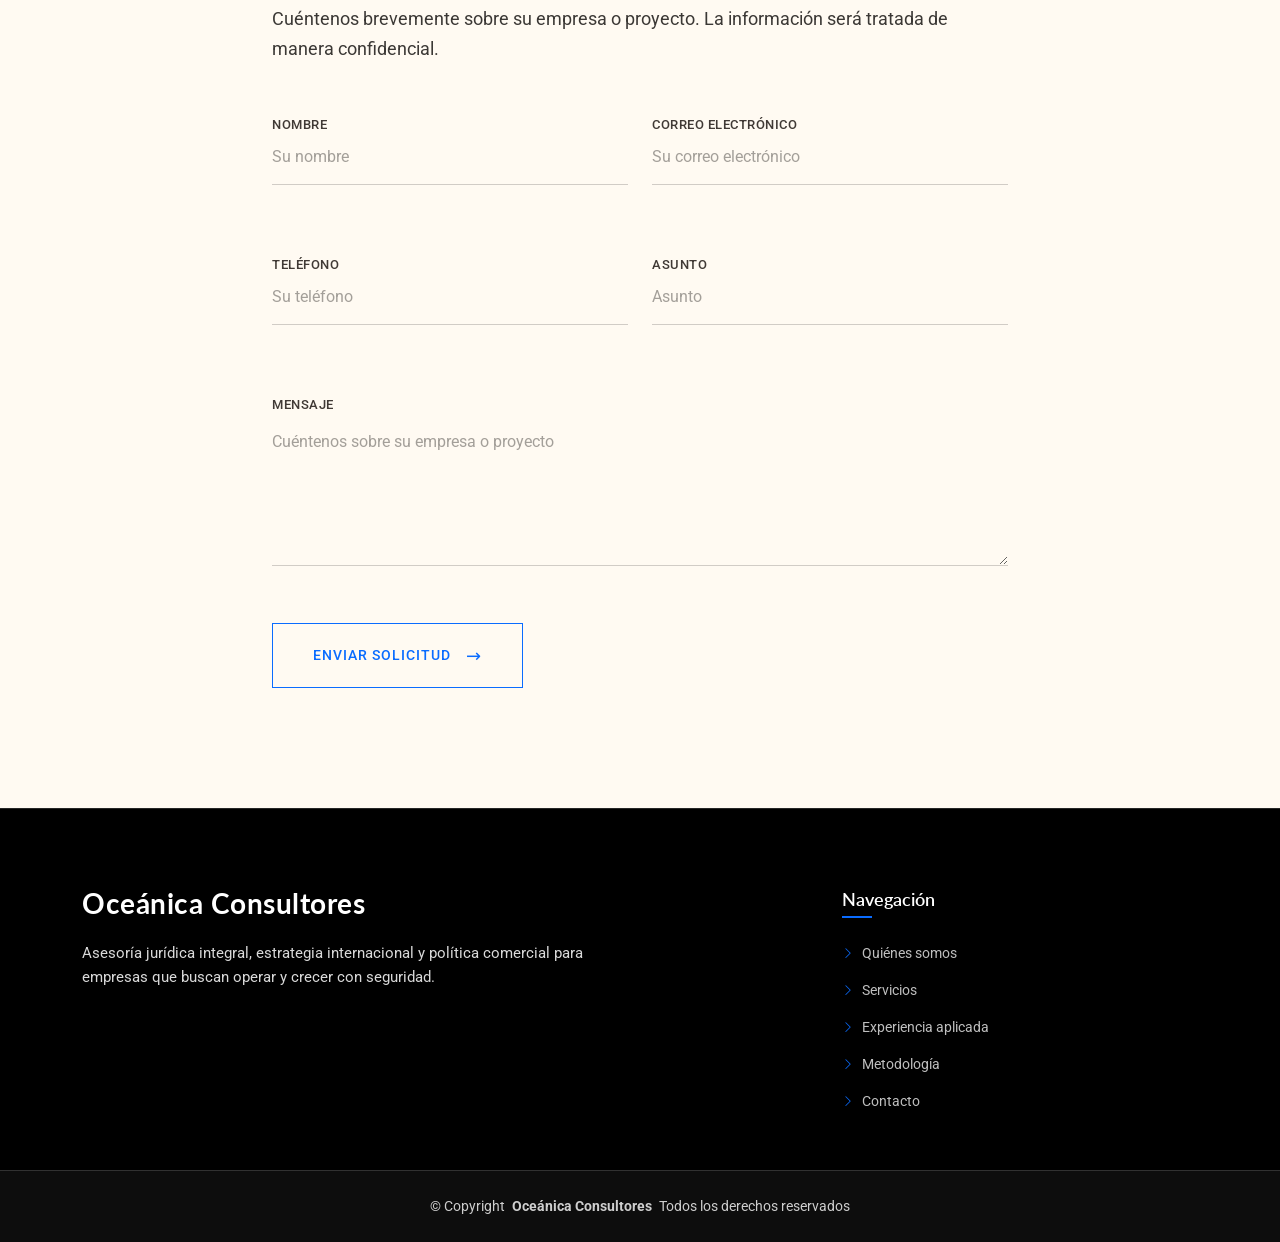
==== commit b367ecdd: "Agregando logo en hero section" ====
--- a/index.html
+++ b/index.html
@@ -1,148 +1,800 @@
-<!DOCTYPE html>
+<!doctype html>
 <html lang="es">
-<head>
-  <meta charset="utf-8"><meta content="width=device-width, initial-scale=1.0" name="viewport">
-  <title>Oceánica Consultores | Asesoría jurídica y estrategia comercial</title>
-  <meta name="description" content="Asesoría jurídica, estrategia internacional, política comercial y gestión territorial para empresas en Chile y mercados internacionales.">
-  <meta name="keywords" content="asesoría jurídica, consultoría internacional, política comercial, gestión corporativa, análisis territorial, abogados Valparaíso, consultoría empresarial Chile">
-  <meta name="author" content="Oceánica Consultores">
-  <meta name="robots" content="index, follow, max-image-preview:large, max-snippet:-1, max-video-preview:-1">
-  <meta name="googlebot" content="index, follow, max-image-preview:large, max-snippet:-1, max-video-preview:-1">
-  <meta name="theme-color" content="#062b58">
-  <link rel="canonical" href="https://www.oceanicaconsultores.cl/">
-  <link rel="alternate" hreflang="es-CL" href="https://www.oceanicaconsultores.cl/">
-  <link rel="alternate" hreflang="x-default" href="https://www.oceanicaconsultores.cl/">
+  <head>
+    <meta charset="utf-8" />
+    <meta content="width=device-width, initial-scale=1.0" name="viewport" />
+    <title>
+      Oceánica Consultores | Asesoría jurídica y estrategia comercial
+    </title>
+    <meta
+      name="description"
+      content="Asesoría jurídica, estrategia internacional, política comercial y gestión territorial para empresas en Chile y mercados internacionales."
+    />
+    <meta
+      name="keywords"
+      content="asesoría jurídica, consultoría internacional, política comercial, gestión corporativa, análisis territorial, abogados Valparaíso, consultoría empresarial Chile"
+    />
+    <meta name="author" content="Oceánica Consultores" />
+    <meta
+      name="robots"
+      content="index, follow, max-image-preview:large, max-snippet:-1, max-video-preview:-1"
+    />
+    <meta
+      name="googlebot"
+      content="index, follow, max-image-preview:large, max-snippet:-1, max-video-preview:-1"
+    />
+    <meta name="theme-color" content="#062b58" />
+    <link rel="canonical" href="https://www.oceanicaconsultores.cl/" />
+    <link
+      rel="alternate"
+      hreflang="es-CL"
+      href="https://www.oceanicaconsultores.cl/"
+    />
+    <link
+      rel="alternate"
+      hreflang="x-default"
+      href="https://www.oceanicaconsultores.cl/"
+    />
 
-  <meta property="og:type" content="website">
-  <meta property="og:locale" content="es_CL">
-  <meta property="og:site_name" content="Oceánica Consultores">
-  <meta property="og:title" content="Oceánica Consultores | Asesoría jurídica y estrategia comercial">
-  <meta property="og:description" content="Estrategia jurídica, comercial y territorial para operar, invertir y crecer con seguridad.">
-  <meta property="og:url" content="https://www.oceanicaconsultores.cl/">
-  <meta property="og:image" content="https://www.oceanicaconsultores.cl/assets/img/social/oceanica-consultores-og.png">
-  <meta property="og:image:secure_url" content="https://www.oceanicaconsultores.cl/assets/img/social/oceanica-consultores-og.png">
-  <meta property="og:image:type" content="image/png">
-  <meta property="og:image:width" content="1730">
-  <meta property="og:image:height" content="909">
-  <meta property="og:image:alt" content="Oceánica Consultores — Estrategia jurídica y comercial">
+    <meta property="og:type" content="website" />
+    <meta property="og:locale" content="es_CL" />
+    <meta property="og:site_name" content="Oceánica Consultores" />
+    <meta
+      property="og:title"
+      content="Oceánica Consultores | Asesoría jurídica y estrategia comercial"
+    />
+    <meta
+      property="og:description"
+      content="Estrategia jurídica, comercial y territorial para operar, invertir y crecer con seguridad."
+    />
+    <meta property="og:url" content="https://www.oceanicaconsultores.cl/" />
+    <meta
+      property="og:image"
+      content="https://www.oceanicaconsultores.cl/assets/img/social/oceanica-consultores-og.png"
+    />
+    <meta
+      property="og:image:secure_url"
+      content="https://www.oceanicaconsultores.cl/assets/img/social/oceanica-consultores-og.png"
+    />
+    <meta property="og:image:type" content="image/png" />
+    <meta property="og:image:width" content="1730" />
+    <meta property="og:image:height" content="909" />
+    <meta
+      property="og:image:alt"
+      content="Oceánica Consultores — Estrategia jurídica y comercial"
+    />
 
-  <meta name="twitter:card" content="summary_large_image">
-  <meta name="twitter:title" content="Oceánica Consultores | Asesoría jurídica y estrategia comercial">
-  <meta name="twitter:description" content="Estrategia jurídica, comercial y territorial para operar, invertir y crecer con seguridad.">
-  <meta name="twitter:image" content="https://www.oceanicaconsultores.cl/assets/img/social/oceanica-consultores-og.png">
-  <meta name="twitter:image:alt" content="Oceánica Consultores — Estrategia jurídica y comercial">
+    <meta name="twitter:card" content="summary_large_image" />
+    <meta
+      name="twitter:title"
+      content="Oceánica Consultores | Asesoría jurídica y estrategia comercial"
+    />
+    <meta
+      name="twitter:description"
+      content="Estrategia jurídica, comercial y territorial para operar, invertir y crecer con seguridad."
+    />
+    <meta
+      name="twitter:image"
+      content="https://www.oceanicaconsultores.cl/assets/img/social/oceanica-consultores-og.png"
+    />
+    <meta
+      name="twitter:image:alt"
+      content="Oceánica Consultores — Estrategia jurídica y comercial"
+    />
 
-  <script type="application/ld+json">
-  {
-    "@context": "https://schema.org",
-    "@graph": [
+    <script type="application/ld+json">
       {
-        "@type": ["Organization", "ProfessionalService"],
-        "@id": "https://www.oceanicaconsultores.cl/#organization",
-        "name": "Oceánica Consultores",
-        "url": "https://www.oceanicaconsultores.cl/",
-        "logo": {
-          "@type": "ImageObject",
-          "url": "https://www.oceanicaconsultores.cl/assets/img/logos/logo_brujula_completo.png"
-        },
-        "image": "https://www.oceanicaconsultores.cl/assets/img/social/oceanica-consultores-og.png",
-        "description": "Firma especializada en asesoría jurídica integral, estrategia internacional, política comercial y gestión territorial.",
-        "areaServed": [
-          {"@type": "Country", "name": "Chile"},
-          {"@type": "AdministrativeArea", "name": "Región de Valparaíso"}
-        ],
-        "serviceType": [
-          "Consultoría internacional y política comercial",
-          "Asesoría jurídica integral",
-          "Gestión corporativa y territorial"
+        "@context": "https://schema.org",
+        "@graph": [
+          {
+            "@type": ["Organization", "ProfessionalService"],
+            "@id": "https://www.oceanicaconsultores.cl/#organization",
+            "name": "Oceánica Consultores",
+            "url": "https://www.oceanicaconsultores.cl/",
+            "logo": {
+              "@type": "ImageObject",
+              "url": "https://www.oceanicaconsultores.cl/assets/img/logos/logo_brujula_completo.png"
+            },
+            "image": "https://www.oceanicaconsultores.cl/assets/img/social/oceanica-consultores-og.png",
+            "description": "Firma especializada en asesoría jurídica integral, estrategia internacional, política comercial y gestión territorial.",
+            "areaServed": [
+              { "@type": "Country", "name": "Chile" },
+              { "@type": "AdministrativeArea", "name": "Región de Valparaíso" }
+            ],
+            "serviceType": [
+              "Consultoría internacional y política comercial",
+              "Asesoría jurídica integral",
+              "Gestión corporativa y territorial"
+            ]
+          },
+          {
+            "@type": "WebSite",
+            "@id": "https://www.oceanicaconsultores.cl/#website",
+            "url": "https://www.oceanicaconsultores.cl/",
+            "name": "Oceánica Consultores",
+            "inLanguage": "es-CL",
+            "publisher": {
+              "@id": "https://www.oceanicaconsultores.cl/#organization"
+            }
+          },
+          {
+            "@type": "WebPage",
+            "@id": "https://www.oceanicaconsultores.cl/#webpage",
+            "url": "https://www.oceanicaconsultores.cl/",
+            "name": "Oceánica Consultores | Asesoría jurídica y estrategia comercial",
+            "description": "Asesoría jurídica, estrategia internacional, política comercial y gestión territorial para empresas en Chile y mercados internacionales.",
+            "inLanguage": "es-CL",
+            "isPartOf": {
+              "@id": "https://www.oceanicaconsultores.cl/#website"
+            },
+            "about": {
+              "@id": "https://www.oceanicaconsultores.cl/#organization"
+            },
+            "primaryImageOfPage": {
+              "@type": "ImageObject",
+              "url": "https://www.oceanicaconsultores.cl/assets/img/social/oceanica-consultores-og.png",
+              "width": 1730,
+              "height": 909
+            }
+          }
         ]
-      },
-      {
-        "@type": "WebSite",
-        "@id": "https://www.oceanicaconsultores.cl/#website",
-        "url": "https://www.oceanicaconsultores.cl/",
-        "name": "Oceánica Consultores",
-        "inLanguage": "es-CL",
-        "publisher": {"@id": "https://www.oceanicaconsultores.cl/#organization"}
-      },
-      {
-        "@type": "WebPage",
-        "@id": "https://www.oceanicaconsultores.cl/#webpage",
-        "url": "https://www.oceanicaconsultores.cl/",
-        "name": "Oceánica Consultores | Asesoría jurídica y estrategia comercial",
-        "description": "Asesoría jurídica, estrategia internacional, política comercial y gestión territorial para empresas en Chile y mercados internacionales.",
-        "inLanguage": "es-CL",
-        "isPartOf": {"@id": "https://www.oceanicaconsultores.cl/#website"},
-        "about": {"@id": "https://www.oceanicaconsultores.cl/#organization"},
-        "primaryImageOfPage": {
-          "@type": "ImageObject",
-          "url": "https://www.oceanicaconsultores.cl/assets/img/social/oceanica-consultores-og.png",
-          "width": 1730,
-          "height": 909
-        }
       }
-    ]
-  }
-  </script>
-  <link href="assets/img/logos/brujula_sola.png" rel="icon" type="image/png"><link href="assets/img/apple-touch-icon.png" rel="apple-touch-icon">
-  <link href="https://fonts.googleapis.com" rel="preconnect"><link href="https://fonts.gstatic.com" rel="preconnect" crossorigin>
-  <link href="https://fonts.googleapis.com/css2?family=Roboto:wght@300;400;500;700&family=Montserrat:wght@400;500;600;700;800&family=Lato:wght@300;400;700&display=swap" rel="stylesheet">
-  <link href="assets/vendor/bootstrap/css/bootstrap.min.css" rel="stylesheet"><link href="assets/vendor/bootstrap-icons/bootstrap-icons.css" rel="stylesheet"><link href="assets/vendor/aos/aos.css" rel="stylesheet"><link href="assets/vendor/swiper/swiper-bundle.min.css" rel="stylesheet"><link href="assets/vendor/glightbox/css/glightbox.min.css" rel="stylesheet"><link href="assets/css/main.css" rel="stylesheet">
-</head>
-<body class="index-page">
-<header id="header" class="header fixed-top">
-  <div class="container-fluid container-xl position-relative brand-bar-container"><div class="top-row d-flex align-items-center justify-content-between"><a href="index.html" class="logo d-flex align-items-center"><h1 class="sitename"><img src="assets/img/logos/brujula_sola_clara.png" alt=""><img src="assets/img/logos/nombre_brujula_claro.png" alt=""></h1></a><div class="social-links d-flex align-items-center"><a href="#" aria-label="Instagram" title="Instagram"><i class="bi bi-instagram" aria-hidden="true"></i></a><a href="#" aria-label="WhatsApp" title="WhatsApp"><i class="bi bi-whatsapp" aria-hidden="true"></i></a><a href="#contact" aria-label="Correo electrónico" title="Correo electrónico"><i class="bi bi-envelope" aria-hidden="true"></i></a></div></div></div>
-  <div class="nav-wrap"><div class="container d-flex justify-content-center position-relative"><nav id="navmenu" class="navmenu"><ul><li><a href="#hero" class="active">Inicio</a></li><li><a href="#about">Quiénes somos</a></li><li><a href="#value">Por qué elegirnos</a></li><li><a href="#services">Servicios</a></li><li><a href="#experience">Experiencia</a></li><li><a href="#methodology">Metodología</a></li><li><a href="#contact">Contacto</a></li></ul><i class="mobile-nav-toggle d-xl-none bi bi-list"></i></nav></div></div>
-</header>
-<main class="main">
-  <section id="hero" class="hero section dark-background">
-    <div class="video-background"><video autoplay muted loop playsinline><source src="assets/img/video/valpo2.mp4" type="video/mp4">Tu navegador no admite videos HTML5.</video><div class="video-overlay"></div></div>
-    <div class="hero-content"><div class="container position-relative"><div class="row justify-content-center text-center"><div class="col-lg-10"><h1 data-aos="fade-up">Estrategia jurídica y comercial para operar sin riesgos en un mundo global</h1><p data-aos="fade-up" data-aos-delay="100">Acompañamos a empresas nacionales e internacionales en protección jurídica, expansión comercial y toma de decisiones estratégicas en entornos complejos.</p><p data-aos="fade-up" data-aos-delay="200">En un escenario global donde las decisiones empresariales están expuestas a riesgos regulatorios, comerciales y territoriales, contar con asesoría experta no es opcional: es una ventaja competitiva.</p><div class="hero-buttons" data-aos="fade-up" data-aos-delay="300"><a href="#contact" class="btn btn-primary">Solicitar diagnóstico</a><a href="#services" class="btn btn-outline">Conocer servicios</a></div></div></div></div></div>
-  </section>
-  <section id="about" class="about section">
-    <div class="container section-title" data-aos="fade-up"><span class="subtitle">Quiénes somos</span><h2>Quiénes somos</h2><p>Oceánica Consultores es una firma especializada en asesoría jurídica integral, estrategia internacional y política comercial. Trabajamos con empresas que requieren seguridad legal, análisis estratégico y acompañamiento experto para operar y crecer en mercados dinámicos.</p></div>
-    <div class="container"><div class="row align-items-center gy-5"><div class="col-lg-6" data-aos="fade-right"><div class="content"><h2>Derecho, estrategia y territorio</h2><p class="lead">Nuestro enfoque combina derecho, economía política y análisis territorial, permitiendo anticipar riesgos, optimizar decisiones corporativas y fortalecer la competitividad empresarial.</p><p>Desde la Región de Valparaíso, históricamente conectada con el comercio del Pacífico, operamos con una visión global que integra experiencia jurídica y comprensión estratégica de los flujos económicos internacionales.</p><div class="cta-wrapper"><a href="#contact" class="btn-link">Conversemos sobre su empresa <i class="bi bi-arrow-right"></i></a></div></div></div><div class="col-lg-6" data-aos="fade-left"><div class="image-wrapper"><img src="assets/img/about/about-1.webp" alt="Vista de Valparaíso, sede de Oceánica Consultores" class="img-fluid"><div class="floating-element"><div class="quote-content"><blockquote>“No reaccionamos ante los problemas. Los prevenimos.”</blockquote><cite>— Oceánica Consultores</cite></div></div></div></div></div></div>
-  </section>
-  <section id="value" class="features-cards section light-background">
-    <div class="container section-title" data-aos="fade-up"><span class="subtitle">Propuesta de valor</span><h2>Por qué trabajar con nosotros</h2><p>Integramos distintas áreas de conocimiento para transformar la complejidad en decisiones empresariales seguras.</p></div>
-    <div class="container"><div class="row g-4">
-      <div class="col-lg-4 col-md-6"><div class="feature-card h-100"><div class="feature-icon"><i class="bi bi-shield-check"></i></div><h3>Prevención de riesgos</h3><p>Enfoque preventivo orientado a la reducción de riesgos.</p></div></div>
-      <div class="col-lg-4 col-md-6"><div class="feature-card highlighted h-100"><div class="feature-icon"><i class="bi bi-compass"></i></div><h3>Visión estratégica</h3><p>Visión estratégica aplicada a decisiones empresariales.</p></div></div>
-      <div class="col-lg-4 col-md-6"><div class="feature-card h-100"><div class="feature-icon"><i class="bi bi-building-check"></i></div><h3>Impacto corporativo</h3><p>Soluciones jurídicas con impacto corporativo real.</p></div></div>
-      <div class="col-lg-4 col-md-6"><div class="feature-card h-100"><div class="feature-icon"><i class="bi bi-graph-up-arrow"></i></div><h3>Inversiones seguras</h3><p>Análisis político-económico para inversiones seguras.</p></div></div>
-      <div class="col-lg-4 col-md-6"><div class="feature-card highlighted h-100"><div class="feature-icon"><i class="bi bi-person-lock"></i></div><h3>Acompañamiento experto</h3><p>Acompañamiento personalizado y confidencial.</p></div></div>
-      <div class="col-lg-4 col-md-6"><div class="feature-card h-100"><div class="feature-icon"><i class="bi bi-diagram-3"></i></div><h3>Mirada integral</h3><p>Integración entre derecho, estrategia y territorio.</p></div></div>
-    </div></div>
-  </section>
-  <section class="call-to-action section dark-background"><div class="container"><div class="row g-5 align-items-center"><div class="col-lg-8"><div class="content"><h3>Entregamos <em>decisiones seguras</em>.</h3><p>Anticipamos riesgos y acompañamos cada decisión con una mirada jurídica, comercial y territorial.</p></div></div><div class="col-lg-4 text-center text-lg-end"><a class="cta-btn" href="#contact">Solicitar asesoría</a></div></div></div></section>
-  <section id="services" class="services section">
-    <div class="container section-title" data-aos="fade-up"><span class="subtitle">Servicios</span><h2>Servicios</h2><p>Asesoría especializada para proteger operaciones, evaluar oportunidades y sostener el crecimiento empresarial.</p></div>
-    <div class="container"><div class="row gy-4">
-      <div class="col-lg-4 col-md-6"><div class="service-card h-100"><div class="icon-box"><i class="bi bi-globe-americas"></i></div><h3>Consultoría Internacional y Política Comercial</h3><p>Asesoramos a empresas que operan o buscan expandirse en mercados internacionales, integrando análisis jurídico, económico y geopolítico para minimizar riesgos y maximizar oportunidades.</p><ul><li>Estrategias de inserción internacional</li><li>Evaluación de tratados y marcos regulatorios</li><li>Asesoría en negociaciones comerciales</li><li>Estudios de riesgo político y económico</li><li>Análisis de mercados y escenarios internacionales</li><li>Informes estratégicos para la toma de decisiones</li><li>Controversias jurídicas de carácter internacional</li></ul></div></div>
-      <div class="col-lg-4 col-md-6"><div class="service-card h-100"><div class="icon-box"><i class="bi bi-briefcase"></i></div><h3>Asesoría Jurídica Integral</h3><p>Protegemos la operación empresarial diaria y defendemos los intereses corporativos en escenarios de conflicto, asegurando cumplimiento normativo y estabilidad jurídica.</p><ul><li>Redacción y negociación contractual</li><li>Controversias jurídicas corporativas</li><li>Defensa en conflictos comerciales y laborales</li><li>Gestión patrimonial y sucesiones</li><li>Asesoría civil y empresarial</li><li>Prevención de riesgos legales</li></ul></div></div>
-      <div class="col-lg-4 col-md-6"><div class="service-card h-100"><div class="icon-box"><i class="bi bi-geo-alt"></i></div><h3>Gestión Corporativa y Territorial</h3><p>Apoyamos proyectos de inversión desde la evaluación estratégica hasta la protección jurídica de activos y territorios.</p><ul><li>Análisis territorial de inversiones</li><li>Gestión jurídica inmobiliaria</li><li>Evaluación de riesgos políticos locales</li><li>Búsqueda y administración de propiedades</li><li>Estudios de factibilidad estratégica</li></ul></div></div>
-    </div></div>
-  </section>
-  <section id="experience" class="features-cards section light-background">
-    <div class="container section-title" data-aos="fade-up"><span class="subtitle">Experiencia aplicada</span><h2>Experiencia aplicada</h2><p>Convertimos conocimiento especializado en soluciones concretas para desafíos empresariales complejos.</p></div>
-    <div class="container"><div class="row g-4"><div class="col-lg-4"><div class="feature-card h-100"><div class="feature-icon"><i class="bi bi-box-arrow-up-right"></i></div><h3>Expansión internacional de empresa exportadora</h3><p>Optimización contractual, reducción de riesgos regulatorios y protección de activos en operaciones transfronterizas.</p></div></div><div class="col-lg-4"><div class="feature-card highlighted h-100"><div class="feature-icon"><i class="bi bi-people"></i></div><h3>Resolución estratégica de conflicto corporativo</h3><p>Mediación jurídica, continuidad operativa y eficiencia de costos judiciales.</p></div></div><div class="col-lg-4"><div class="feature-card h-100"><div class="feature-icon"><i class="bi bi-map"></i></div><h3>Evaluación territorial de proyecto de inversión</h3><p>Análisis de riesgos políticos y económicos para garantizar viabilidad jurídica.</p></div></div></div></div>
-  </section>
-  <section id="methodology" class="faq section">
-    <div class="container section-title" data-aos="fade-up"><span class="subtitle">Metodología de trabajo</span><h2>Un proceso claro y preventivo</h2><p>Acompañamos cada etapa, desde el diagnóstico inicial hasta el seguimiento de la estrategia implementada.</p></div>
-    <div class="container"><div class="row justify-content-center"><div class="col-lg-9"><div class="faq-wrapper">
-      <div class="faq-item faq-active"><div class="faq-header"><span class="faq-number">01</span><h4>Diagnóstico estratégico</h4><div class="faq-toggle"><i class="bi bi-plus"></i><i class="bi bi-dash"></i></div></div><div class="faq-content"><div class="content-inner"><p>Identificación de riesgos legales, comerciales y territoriales.</p></div></div></div>
-      <div class="faq-item"><div class="faq-header"><span class="faq-number">02</span><h4>Diseño de estrategia</h4><div class="faq-toggle"><i class="bi bi-plus"></i><i class="bi bi-dash"></i></div></div><div class="faq-content"><div class="content-inner"><p>Soluciones jurídicas y corporativas personalizadas.</p></div></div></div>
-      <div class="faq-item"><div class="faq-header"><span class="faq-number">03</span><h4>Implementación</h4><div class="faq-toggle"><i class="bi bi-plus"></i><i class="bi bi-dash"></i></div></div><div class="faq-content"><div class="content-inner"><p>Ejecución acompañada por asesoría experta continua.</p></div></div></div>
-      <div class="faq-item"><div class="faq-header"><span class="faq-number">04</span><h4>Seguimiento preventivo</h4><div class="faq-toggle"><i class="bi bi-plus"></i><i class="bi bi-dash"></i></div></div><div class="faq-content"><div class="content-inner"><p>Monitoreo permanente para evitar contingencias futuras.</p></div></div></div>
-    </div></div></div></div>
-  </section>
-  <section id="contact" class="contact section light-background">
-    <div class="container section-title" data-aos="fade-up"><span class="subtitle">Contacto</span><h2>Proteja su empresa. Anticipe riesgos. Expándase con seguridad.</h2><p>Solicite un diagnóstico estratégico confidencial y descubra oportunidades invisibles para su organización.</p></div>
-    <div class="container"><div class="row justify-content-center"><div class="col-lg-8"><div class="contact-form-container"><div class="form-intro"><h2>Solicite su diagnóstico estratégico</h2><p>Cuéntenos brevemente sobre su empresa o proyecto. La información será tratada de manera confidencial.</p></div><form action="forms/contact.php" method="post" class="php-email-form contact-form"><div class="row"><div class="col-md-6"><div class="form-field"><input type="text" name="name" class="form-input" id="userName" placeholder="Su nombre" required><label for="userName" class="field-label">Nombre</label></div></div><div class="col-md-6"><div class="form-field"><input type="email" class="form-input" name="email" id="userEmail" placeholder="Su correo electrónico" required><label for="userEmail" class="field-label">Correo electrónico</label></div></div></div><div class="row"><div class="col-md-6"><div class="form-field"><input type="tel" class="form-input" name="phone" id="userPhone" placeholder="Su teléfono"><label for="userPhone" class="field-label">Teléfono</label></div></div><div class="col-md-6"><div class="form-field"><input type="text" class="form-input" name="subject" id="messageSubject" placeholder="Asunto" required><label for="messageSubject" class="field-label">Asunto</label></div></div></div><div class="form-field message-field"><textarea class="form-input message-input" name="message" id="userMessage" rows="5" placeholder="Cuéntenos sobre su empresa o proyecto" required></textarea><label for="userMessage" class="field-label">Mensaje</label></div><div class="my-3"><div class="loading">Enviando</div><div class="error-message"></div><div class="sent-message">Su mensaje ha sido enviado. Muchas gracias.</div></div><button type="submit" class="send-button">Enviar solicitud <span class="button-arrow">→</span></button></form></div></div></div></div>
-  </section>
-</main>
-<footer id="footer" class="footer dark-background"><div class="container"><div class="row gy-5 justify-content-between"><div class="col-lg-6"><div class="footer-content"><a href="index.html" class="logo d-flex align-items-center mb-4"><span class="sitename">Oceánica Consultores</span></a><p>Asesoría jurídica integral, estrategia internacional y política comercial para empresas que buscan operar y crecer con seguridad.</p></div></div><div class="col-lg-4"><div class="footer-links"><h4>Navegación</h4><ul><li><a href="#about"><i class="bi bi-chevron-right"></i> Quiénes somos</a></li><li><a href="#services"><i class="bi bi-chevron-right"></i> Servicios</a></li><li><a href="#experience"><i class="bi bi-chevron-right"></i> Experiencia aplicada</a></li><li><a href="#methodology"><i class="bi bi-chevron-right"></i> Metodología</a></li><li><a href="#contact"><i class="bi bi-chevron-right"></i> Contacto</a></li></ul></div></div></div></div><div class="footer-bottom"><div class="container"><div class="copyright text-center"><p>© <span>Copyright</span> <strong class="px-1 sitename">Oceánica Consultores</strong> <span>Todos los derechos reservados</span></p></div></div></div></footer>
-<a href="#" id="scroll-top" class="scroll-top d-flex align-items-center justify-content-center" aria-label="Volver arriba"><i class="bi bi-arrow-up-short"></i></a><div id="preloader"></div>
-<script src="assets/vendor/bootstrap/js/bootstrap.bundle.min.js"></script><script src="assets/vendor/php-email-form/validate.js"></script><script src="assets/vendor/aos/aos.js"></script><script src="assets/vendor/purecounter/purecounter_vanilla.js"></script><script src="assets/vendor/swiper/swiper-bundle.min.js"></script><script src="assets/vendor/imagesloaded/imagesloaded.pkgd.min.js"></script><script src="assets/vendor/isotope-layout/isotope.pkgd.min.js"></script><script src="assets/vendor/glightbox/js/glightbox.min.js"></script><script src="assets/js/main.js"></script>
-</body>
+    </script>
+    <link
+      href="assets/img/logos/brujula_sola.png"
+      rel="icon"
+      type="image/png"
+    />
+    <link href="assets/img/apple-touch-icon.png" rel="apple-touch-icon" />
+    <link href="https://fonts.googleapis.com" rel="preconnect" />
+    <link href="https://fonts.gstatic.com" rel="preconnect" crossorigin />
+    <link
+      href="https://fonts.googleapis.com/css2?family=Roboto:wght@300;400;500;700&family=Montserrat:wght@400;500;600;700;800&family=Lato:wght@300;400;700&display=swap"
+      rel="stylesheet"
+    />
+    <link
+      href="assets/vendor/bootstrap/css/bootstrap.min.css"
+      rel="stylesheet"
+    />
+    <link
+      href="assets/vendor/bootstrap-icons/bootstrap-icons.css"
+      rel="stylesheet"
+    />
+    <link href="assets/vendor/aos/aos.css" rel="stylesheet" />
+    <link href="assets/vendor/swiper/swiper-bundle.min.css" rel="stylesheet" />
+    <link
+      href="assets/vendor/glightbox/css/glightbox.min.css"
+      rel="stylesheet"
+    />
+    <link href="assets/css/main.css" rel="stylesheet" />
+  </head>
+  <body class="index-page">
+    <header id="header" class="header fixed-top">
+      <div
+        class="container-fluid container-xl position-relative brand-bar-container"
+      >
+        <div class="top-row d-flex align-items-center justify-content-between">
+          <a href="index.html" class="logo d-flex align-items-center" aria-label="Oceánica Consultores, inicio"
+            ><span class="sitename">
+              <img src="assets/img/logos/brujula_sola_clara.png" alt="" /><img
+                src="assets/img/logos/nombre_brujula_claro.png"
+                alt=""
+              /></span
+          ></a>
+          <div class="social-links d-flex align-items-center">
+            <a href="#" aria-label="Instagram" title="Instagram"
+              ><i class="bi bi-instagram" aria-hidden="true"></i></a
+            ><a href="#" aria-label="WhatsApp" title="WhatsApp"
+              ><i class="bi bi-whatsapp" aria-hidden="true"></i></a
+            ><a
+              href="#contact"
+              aria-label="Correo electrónico"
+              title="Correo electrónico"
+              ><i class="bi bi-envelope" aria-hidden="true"></i
+            ></a>
+          </div>
+        </div>
+      </div>
+      <div class="nav-wrap">
+        <div class="container d-flex justify-content-center position-relative">
+          <nav id="navmenu" class="navmenu">
+            <ul>
+              <li><a href="#hero" class="active">Inicio</a></li>
+              <li><a href="#about">Quiénes somos</a></li>
+              <li><a href="#value">Por qué elegirnos</a></li>
+              <li><a href="#services">Servicios</a></li>
+              <li><a href="#experience">Experiencia</a></li>
+              <li><a href="#methodology">Metodología</a></li>
+              <li><a href="#contact">Contacto</a></li>
+            </ul>
+            <i class="mobile-nav-toggle d-xl-none bi bi-list"></i>
+          </nav>
+        </div>
+      </div>
+    </header>
+    <main class="main">
+      <section id="hero" class="hero section dark-background">
+        <div class="video-background">
+          <video autoplay muted loop playsinline>
+            <source src="assets/img/video/valpo2.mp4" type="video/mp4" />
+            Tu navegador no admite videos HTML5.
+          </video>
+          <div class="video-overlay"></div>
+        </div>
+        <div class="hero-content">
+          <div class="container position-relative">
+            <div class="row justify-content-center text-center">
+              <div class="col-lg-10">
+                <div class="hero-brand">
+                  <img
+                    class="hero-brand-mark"
+                    src="assets/img/logos/brujula_sola_clara.png"
+                    alt=""
+                    width="1312"
+                    height="1199"
+                  />
+                  <img
+                    class="hero-brand-name"
+                    src="assets/img/logos/nombre_brujula_claro.png"
+                    alt="Oceánica Consultores"
+                    width="2172"
+                    height="724"
+                  />
+                </div>
+                <h1>
+                  Asesoría jurídica y estrategia comercial
+                </h1>
+                <p>
+                  Ayudamos a empresas en Chile y en el exterior a gestionar riesgos
+                  jurídicos, expandirse a nuevos mercados y tomar decisiones estratégicas.
+                </p>
+                <div class="hero-buttons">
+                  <a href="#contact" class="btn btn-primary"
+                    >Solicitar diagnóstico</a
+                  ><a href="#services" class="btn btn-outline"
+                    >Conocer servicios</a
+                  >
+                </div>
+              </div>
+            </div>
+          </div>
+        </div>
+      </section>
+      <section id="about" class="about section">
+        <div class="container section-title" data-aos="fade-up">
+          <span class="subtitle">Quiénes somos</span>
+          <h2>Quiénes somos</h2>
+          <p>
+            Oceánica Consultores es una firma especializada en asesoría jurídica
+            integral, estrategia internacional y política comercial. Trabajamos
+            con empresas que requieren seguridad legal, análisis estratégico y
+            acompañamiento experto para operar y crecer en mercados dinámicos.
+          </p>
+        </div>
+        <div class="container">
+          <div class="row align-items-center gy-5">
+            <div class="col-lg-6" data-aos="fade-right">
+              <div class="content">
+                <h2>Derecho, estrategia y territorio</h2>
+                <p class="lead">
+                  Nuestro enfoque combina derecho, economía política y análisis
+                  territorial, permitiendo anticipar riesgos, optimizar
+                  decisiones corporativas y fortalecer la competitividad
+                  empresarial.
+                </p>
+                <p>
+                  Desde la Región de Valparaíso, históricamente conectada con el
+                  comercio del Pacífico, operamos con una visión global que
+                  integra experiencia jurídica y comprensión estratégica de los
+                  flujos económicos internacionales.
+                </p>
+                <div class="cta-wrapper">
+                  <a href="#contact" class="btn-link"
+                    >Conversemos sobre su empresa
+                    <i class="bi bi-arrow-right"></i
+                  ></a>
+                </div>
+              </div>
+            </div>
+            <div class="col-lg-6" data-aos="fade-left">
+              <div class="image-wrapper">
+                <img
+                  src="assets/img/about/about-1.webp"
+                  alt="Vista de Valparaíso, sede de Oceánica Consultores"
+                  class="img-fluid"
+                />
+                <div class="floating-element">
+                  <div class="quote-content">
+                    <blockquote>
+                      “No reaccionamos ante los problemas. Los prevenimos.”
+                    </blockquote>
+                    <cite>— Oceánica Consultores</cite>
+                  </div>
+                </div>
+              </div>
+            </div>
+          </div>
+        </div>
+      </section>
+      <section id="value" class="features-cards section light-background">
+        <div class="container section-title" data-aos="fade-up">
+          <span class="subtitle">Propuesta de valor</span>
+          <h2>Por qué trabajar con nosotros</h2>
+          <p>
+            Integramos distintas áreas de conocimiento para transformar la
+            complejidad en decisiones empresariales seguras.
+          </p>
+        </div>
+        <div class="container">
+          <div class="row g-4">
+            <div class="col-lg-4 col-md-6">
+              <div class="feature-card h-100">
+                <div class="feature-icon">
+                  <i class="bi bi-shield-check"></i>
+                </div>
+                <h3>Prevención de riesgos</h3>
+                <p>Enfoque preventivo orientado a la reducción de riesgos.</p>
+              </div>
+            </div>
+            <div class="col-lg-4 col-md-6">
+              <div class="feature-card highlighted h-100">
+                <div class="feature-icon"><i class="bi bi-compass"></i></div>
+                <h3>Visión estratégica</h3>
+                <p>Visión estratégica aplicada a decisiones empresariales.</p>
+              </div>
+            </div>
+            <div class="col-lg-4 col-md-6">
+              <div class="feature-card h-100">
+                <div class="feature-icon">
+                  <i class="bi bi-building-check"></i>
+                </div>
+                <h3>Impacto corporativo</h3>
+                <p>Soluciones jurídicas con impacto corporativo real.</p>
+              </div>
+            </div>
+            <div class="col-lg-4 col-md-6">
+              <div class="feature-card h-100">
+                <div class="feature-icon">
+                  <i class="bi bi-graph-up-arrow"></i>
+                </div>
+                <h3>Inversiones seguras</h3>
+                <p>Análisis político-económico para inversiones seguras.</p>
+              </div>
+            </div>
+            <div class="col-lg-4 col-md-6">
+              <div class="feature-card highlighted h-100">
+                <div class="feature-icon">
+                  <i class="bi bi-person-lock"></i>
+                </div>
+                <h3>Acompañamiento experto</h3>
+                <p>Acompañamiento personalizado y confidencial.</p>
+              </div>
+            </div>
+            <div class="col-lg-4 col-md-6">
+              <div class="feature-card h-100">
+                <div class="feature-icon"><i class="bi bi-diagram-3"></i></div>
+                <h3>Mirada integral</h3>
+                <p>Integración entre derecho, estrategia y territorio.</p>
+              </div>
+            </div>
+          </div>
+        </div>
+      </section>
+      <section class="call-to-action section dark-background">
+        <div class="container">
+          <div class="row g-5 align-items-center">
+            <div class="col-lg-8">
+              <div class="content">
+                <h3>Entregamos <em>decisiones seguras</em>.</h3>
+                <p>
+                  Anticipamos riesgos y acompañamos cada decisión con una mirada
+                  jurídica, comercial y territorial.
+                </p>
+              </div>
+            </div>
+            <div class="col-lg-4 text-center text-lg-end">
+              <a class="cta-btn" href="#contact">Solicitar asesoría</a>
+            </div>
+          </div>
+        </div>
+      </section>
+      <section id="services" class="services section">
+        <div class="container section-title" data-aos="fade-up">
+          <span class="subtitle">Servicios</span>
+          <h2>Servicios</h2>
+          <p>
+            Asesoría especializada para proteger operaciones, evaluar
+            oportunidades y sostener el crecimiento empresarial.
+          </p>
+        </div>
+        <div class="container">
+          <div class="row gy-4">
+            <div class="col-lg-4 col-md-6">
+              <div class="service-card h-100">
+                <div class="icon-box"><i class="bi bi-globe-americas"></i></div>
+                <h3>Consultoría Internacional y Política Comercial</h3>
+                <p>
+                  Asesoramos a empresas que operan o buscan expandirse en
+                  mercados internacionales, integrando análisis jurídico,
+                  económico y geopolítico para minimizar riesgos y maximizar
+                  oportunidades.
+                </p>
+                <ul>
+                  <li>Estrategias de inserción internacional</li>
+                  <li>Evaluación de tratados y marcos regulatorios</li>
+                  <li>Asesoría en negociaciones comerciales</li>
+                  <li>Estudios de riesgo político y económico</li>
+                  <li>Análisis de mercados y escenarios internacionales</li>
+                  <li>Informes estratégicos para la toma de decisiones</li>
+                  <li>Controversias jurídicas de carácter internacional</li>
+                </ul>
+              </div>
+            </div>
+            <div class="col-lg-4 col-md-6">
+              <div class="service-card h-100">
+                <div class="icon-box"><i class="bi bi-briefcase"></i></div>
+                <h3>Asesoría Jurídica Integral</h3>
+                <p>
+                  Protegemos la operación empresarial diaria y defendemos los
+                  intereses corporativos en escenarios de conflicto, asegurando
+                  cumplimiento normativo y estabilidad jurídica.
+                </p>
+                <ul>
+                  <li>Redacción y negociación contractual</li>
+                  <li>Controversias jurídicas corporativas</li>
+                  <li>Defensa en conflictos comerciales y laborales</li>
+                  <li>Gestión patrimonial y sucesiones</li>
+                  <li>Asesoría civil y empresarial</li>
+                  <li>Prevención de riesgos legales</li>
+                </ul>
+              </div>
+            </div>
+            <div class="col-lg-4 col-md-6">
+              <div class="service-card h-100">
+                <div class="icon-box"><i class="bi bi-geo-alt"></i></div>
+                <h3>Gestión Corporativa y Territorial</h3>
+                <p>
+                  Apoyamos proyectos de inversión desde la evaluación
+                  estratégica hasta la protección jurídica de activos y
+                  territorios.
+                </p>
+                <ul>
+                  <li>Análisis territorial de inversiones</li>
+                  <li>Gestión jurídica inmobiliaria</li>
+                  <li>Evaluación de riesgos políticos locales</li>
+                  <li>Búsqueda y administración de propiedades</li>
+                  <li>Estudios de factibilidad estratégica</li>
+                </ul>
+              </div>
+            </div>
+          </div>
+        </div>
+      </section>
+      <section id="experience" class="features-cards section light-background">
+        <div class="container section-title" data-aos="fade-up">
+          <span class="subtitle">Experiencia aplicada</span>
+          <h2>Experiencia aplicada</h2>
+          <p>
+            Convertimos conocimiento especializado en soluciones concretas para
+            desafíos empresariales complejos.
+          </p>
+        </div>
+        <div class="container">
+          <div class="row g-4">
+            <div class="col-lg-4">
+              <div class="feature-card h-100">
+                <div class="feature-icon">
+                  <i class="bi bi-box-arrow-up-right"></i>
+                </div>
+                <h3>Expansión internacional de empresa exportadora</h3>
+                <p>
+                  Optimización contractual, reducción de riesgos regulatorios y
+                  protección de activos en operaciones transfronterizas.
+                </p>
+              </div>
+            </div>
+            <div class="col-lg-4">
+              <div class="feature-card highlighted h-100">
+                <div class="feature-icon"><i class="bi bi-people"></i></div>
+                <h3>Resolución estratégica de conflicto corporativo</h3>
+                <p>
+                  Mediación jurídica, continuidad operativa y eficiencia de
+                  costos judiciales.
+                </p>
+              </div>
+            </div>
+            <div class="col-lg-4">
+              <div class="feature-card h-100">
+                <div class="feature-icon"><i class="bi bi-map"></i></div>
+                <h3>Evaluación territorial de proyecto de inversión</h3>
+                <p>
+                  Análisis de riesgos políticos y económicos para garantizar
+                  viabilidad jurídica.
+                </p>
+              </div>
+            </div>
+          </div>
+        </div>
+      </section>
+      <section id="methodology" class="faq section">
+        <div class="container section-title" data-aos="fade-up">
+          <span class="subtitle">Metodología de trabajo</span>
+          <h2>Un proceso claro y preventivo</h2>
+          <p>
+            Acompañamos cada etapa, desde el diagnóstico inicial hasta el
+            seguimiento de la estrategia implementada.
+          </p>
+        </div>
+        <div class="container">
+          <div class="row justify-content-center">
+            <div class="col-lg-9">
+              <div class="faq-wrapper">
+                <div class="faq-item faq-active">
+                  <div class="faq-header">
+                    <span class="faq-number">01</span>
+                    <h4>Diagnóstico estratégico</h4>
+                    <div class="faq-toggle">
+                      <i class="bi bi-plus"></i><i class="bi bi-dash"></i>
+                    </div>
+                  </div>
+                  <div class="faq-content">
+                    <div class="content-inner">
+                      <p>
+                        Identificación de riesgos legales, comerciales y
+                        territoriales.
+                      </p>
+                    </div>
+                  </div>
+                </div>
+                <div class="faq-item">
+                  <div class="faq-header">
+                    <span class="faq-number">02</span>
+                    <h4>Diseño de estrategia</h4>
+                    <div class="faq-toggle">
+                      <i class="bi bi-plus"></i><i class="bi bi-dash"></i>
+                    </div>
+                  </div>
+                  <div class="faq-content">
+                    <div class="content-inner">
+                      <p>Soluciones jurídicas y corporativas personalizadas.</p>
+                    </div>
+                  </div>
+                </div>
+                <div class="faq-item">
+                  <div class="faq-header">
+                    <span class="faq-number">03</span>
+                    <h4>Implementación</h4>
+                    <div class="faq-toggle">
+                      <i class="bi bi-plus"></i><i class="bi bi-dash"></i>
+                    </div>
+                  </div>
+                  <div class="faq-content">
+                    <div class="content-inner">
+                      <p>Ejecución acompañada por asesoría experta continua.</p>
+                    </div>
+                  </div>
+                </div>
+                <div class="faq-item">
+                  <div class="faq-header">
+                    <span class="faq-number">04</span>
+                    <h4>Seguimiento preventivo</h4>
+                    <div class="faq-toggle">
+                      <i class="bi bi-plus"></i><i class="bi bi-dash"></i>
+                    </div>
+                  </div>
+                  <div class="faq-content">
+                    <div class="content-inner">
+                      <p>
+                        Monitoreo permanente para evitar contingencias futuras.
+                      </p>
+                    </div>
+                  </div>
+                </div>
+              </div>
+            </div>
+          </div>
+        </div>
+      </section>
+      <section id="contact" class="contact section light-background">
+        <div class="container section-title" data-aos="fade-up">
+          <span class="subtitle">Contacto</span>
+          <h2>
+            Proteja su empresa. Anticipe riesgos. Expándase con seguridad.
+          </h2>
+          <p>
+            Solicite un diagnóstico estratégico confidencial y descubra
+            oportunidades invisibles para su organización.
+          </p>
+        </div>
+        <div class="container">
+          <div class="row justify-content-center">
+            <div class="col-lg-8">
+              <div class="contact-form-container">
+                <div class="form-intro">
+                  <h2>Solicite su diagnóstico estratégico</h2>
+                  <p>
+                    Cuéntenos brevemente sobre su empresa o proyecto. La
+                    información será tratada de manera confidencial.
+                  </p>
+                </div>
+                <form
+                  action="https://formsubmit.co/oceanicaconsultores@gmail.com"
+                  method="POST"
+                  class="contact-form"
+                >
+                  <input
+                    type="hidden"
+                    name="_subject"
+                    value="Nueva solicitud desde Oceánica Consultores"
+                  /><input
+                    type="hidden"
+                    name="_next"
+                    value="https://www.oceanicaconsultores.cl/?enviado=1#contact"
+                  /><input type="hidden" name="_template" value="table" /><input
+                    type="text"
+                    name="_honey"
+                    class="d-none"
+                    tabindex="-1"
+                    autocomplete="off"
+                  />
+                  <div class="row">
+                    <div class="col-md-6">
+                      <div class="form-field">
+                        <input
+                          type="text"
+                          name="name"
+                          class="form-input"
+                          id="userName"
+                          placeholder="Su nombre"
+                          required
+                        /><label for="userName" class="field-label"
+                          >Nombre</label
+                        >
+                      </div>
+                    </div>
+                    <div class="col-md-6">
+                      <div class="form-field">
+                        <input
+                          type="email"
+                          class="form-input"
+                          name="email"
+                          id="userEmail"
+                          placeholder="Su correo electrónico"
+                          required
+                        /><label for="userEmail" class="field-label"
+                          >Correo electrónico</label
+                        >
+                      </div>
+                    </div>
+                  </div>
+                  <div class="row">
+                    <div class="col-md-6">
+                      <div class="form-field">
+                        <input
+                          type="tel"
+                          class="form-input"
+                          name="phone"
+                          id="userPhone"
+                          placeholder="Su teléfono"
+                        /><label for="userPhone" class="field-label"
+                          >Teléfono</label
+                        >
+                      </div>
+                    </div>
+                    <div class="col-md-6">
+                      <div class="form-field">
+                        <input
+                          type="text"
+                          class="form-input"
+                          name="subject"
+                          id="messageSubject"
+                          placeholder="Asunto"
+                          required
+                        /><label for="messageSubject" class="field-label"
+                          >Asunto</label
+                        >
+                      </div>
+                    </div>
+                  </div>
+                  <div class="form-field message-field">
+                    <textarea
+                      class="form-input message-input"
+                      name="message"
+                      id="userMessage"
+                      rows="5"
+                      placeholder="Cuéntenos sobre su empresa o proyecto"
+                      required
+                    ></textarea
+                    ><label for="userMessage" class="field-label"
+                      >Mensaje</label
+                    >
+                  </div>
+                  <button type="submit" class="send-button">
+                    Enviar solicitud <span class="button-arrow">→</span>
+                  </button>
+                </form>
+              </div>
+            </div>
+          </div>
+        </div>
+      </section>
+    </main>
+    <footer id="footer" class="footer dark-background">
+      <div class="container">
+        <div class="row gy-5 justify-content-between">
+          <div class="col-lg-6">
+            <div class="footer-content">
+              <a href="index.html" class="logo d-flex align-items-center mb-4"
+                ><span class="sitename">Oceánica Consultores</span></a
+              >
+              <p>
+                Asesoría jurídica integral, estrategia internacional y política
+                comercial para empresas que buscan operar y crecer con
+                seguridad.
+              </p>
+            </div>
+          </div>
+          <div class="col-lg-4">
+            <div class="footer-links">
+              <h4>Navegación</h4>
+              <ul>
+                <li>
+                  <a href="#about"
+                    ><i class="bi bi-chevron-right"></i> Quiénes somos</a
+                  >
+                </li>
+                <li>
+                  <a href="#services"
+                    ><i class="bi bi-chevron-right"></i> Servicios</a
+                  >
+                </li>
+                <li>
+                  <a href="#experience"
+                    ><i class="bi bi-chevron-right"></i> Experiencia aplicada</a
+                  >
+                </li>
+                <li>
+                  <a href="#methodology"
+                    ><i class="bi bi-chevron-right"></i> Metodología</a
+                  >
+                </li>
+                <li>
+                  <a href="#contact"
+                    ><i class="bi bi-chevron-right"></i> Contacto</a
+                  >
+                </li>
+              </ul>
+            </div>
+          </div>
+        </div>
+      </div>
+      <div class="footer-bottom">
+        <div class="container">
+          <div class="copyright text-center">
+            <p>
+              © <span>Copyright</span>
+              <strong class="px-1 sitename">Oceánica Consultores</strong>
+              <span>Todos los derechos reservados</span>
+            </p>
+          </div>
+        </div>
+      </div>
+    </footer>
+    <a
+      href="#"
+      id="scroll-top"
+      class="scroll-top d-flex align-items-center justify-content-center"
+      aria-label="Volver arriba"
+      ><i class="bi bi-arrow-up-short"></i
+    ></a>
+    <div id="preloader"></div>
+    <script src="assets/vendor/bootstrap/js/bootstrap.bundle.min.js"></script>
+    <script src="assets/vendor/aos/aos.js"></script>
+    <script src="assets/vendor/purecounter/purecounter_vanilla.js"></script>
+    <script src="assets/vendor/swiper/swiper-bundle.min.js"></script>
+    <script src="assets/vendor/imagesloaded/imagesloaded.pkgd.min.js"></script>
+    <script src="assets/vendor/isotope-layout/isotope.pkgd.min.js"></script>
+    <script src="assets/vendor/glightbox/js/glightbox.min.js"></script>
+    <script src="assets/js/main.js"></script>
+  </body>
 </html>
--- a/assets/css/main.css
+++ b/assets/css/main.css
@@ -977,7 +977,7 @@
 # Hero Section
 --------------------------------------------------------------*/
 .hero {
-  padding: 120px 0 60px 0;
+  padding: 148px 0 48px;
   min-height: 100vh;
   position: relative;
   display: flex;
@@ -1018,37 +1018,39 @@
   z-index: 2;
 }
 
+.hero .hero-brand {
+  display: flex;
+  flex-direction: column;
+  align-items: center;
+  margin-bottom: 1rem;
+}
+
+.hero .hero-brand img {
+  height: auto;
+}
+
+.hero .hero-brand-mark {
+  width: clamp(4.25rem, 7vw, 6rem);
+}
+
+.hero .hero-brand-name {
+  width: min(100%, clamp(21rem, 64vw, 46rem));
+}
+
 .hero h1 {
-  font-size: 3.5rem;
+  font-size: clamp(2rem, 4.2vw, 3.5rem);
   font-weight: 700;
-  margin-bottom: 1.5rem;
+  max-width: 24ch;
+  margin: 0 auto 1rem;
   line-height: 1.2;
 }
 
-@media (max-width: 768px) {
-  .hero h1 {
-    font-size: 2.5rem;
-  }
-}
-
-@media (max-width: 576px) {
-  .hero h1 {
-    font-size: 2rem;
-  }
-}
-
 .hero p {
-  font-size: 1.25rem;
-  margin-bottom: 2.5rem;
-  color: color-mix(in srgb, var(--default-color), transparent 30%);
+  max-width: 56ch;
+  font-size: clamp(1rem, 2vw, 1.25rem);
+  margin: 0 auto 1.5rem;
+  color: color-mix(in srgb, var(--default-color), transparent 12%);
   line-height: 1.6;
-}
-
-@media (max-width: 768px) {
-  .hero p {
-    font-size: 1.1rem;
-    margin-bottom: 2rem;
-  }
 }
 
 .hero .hero-buttons {
@@ -1099,14 +1101,9 @@
   }
 }
 
-@media (max-width: 992px) {
+@media (max-width: 1199px) {
   .hero {
-    padding: 80px 0;
-    min-height: 80vh;
-  }
-
-  .hero .hero-content {
-    min-height: 80vh;
+    padding: 104px 0 40px;
   }
 }
 
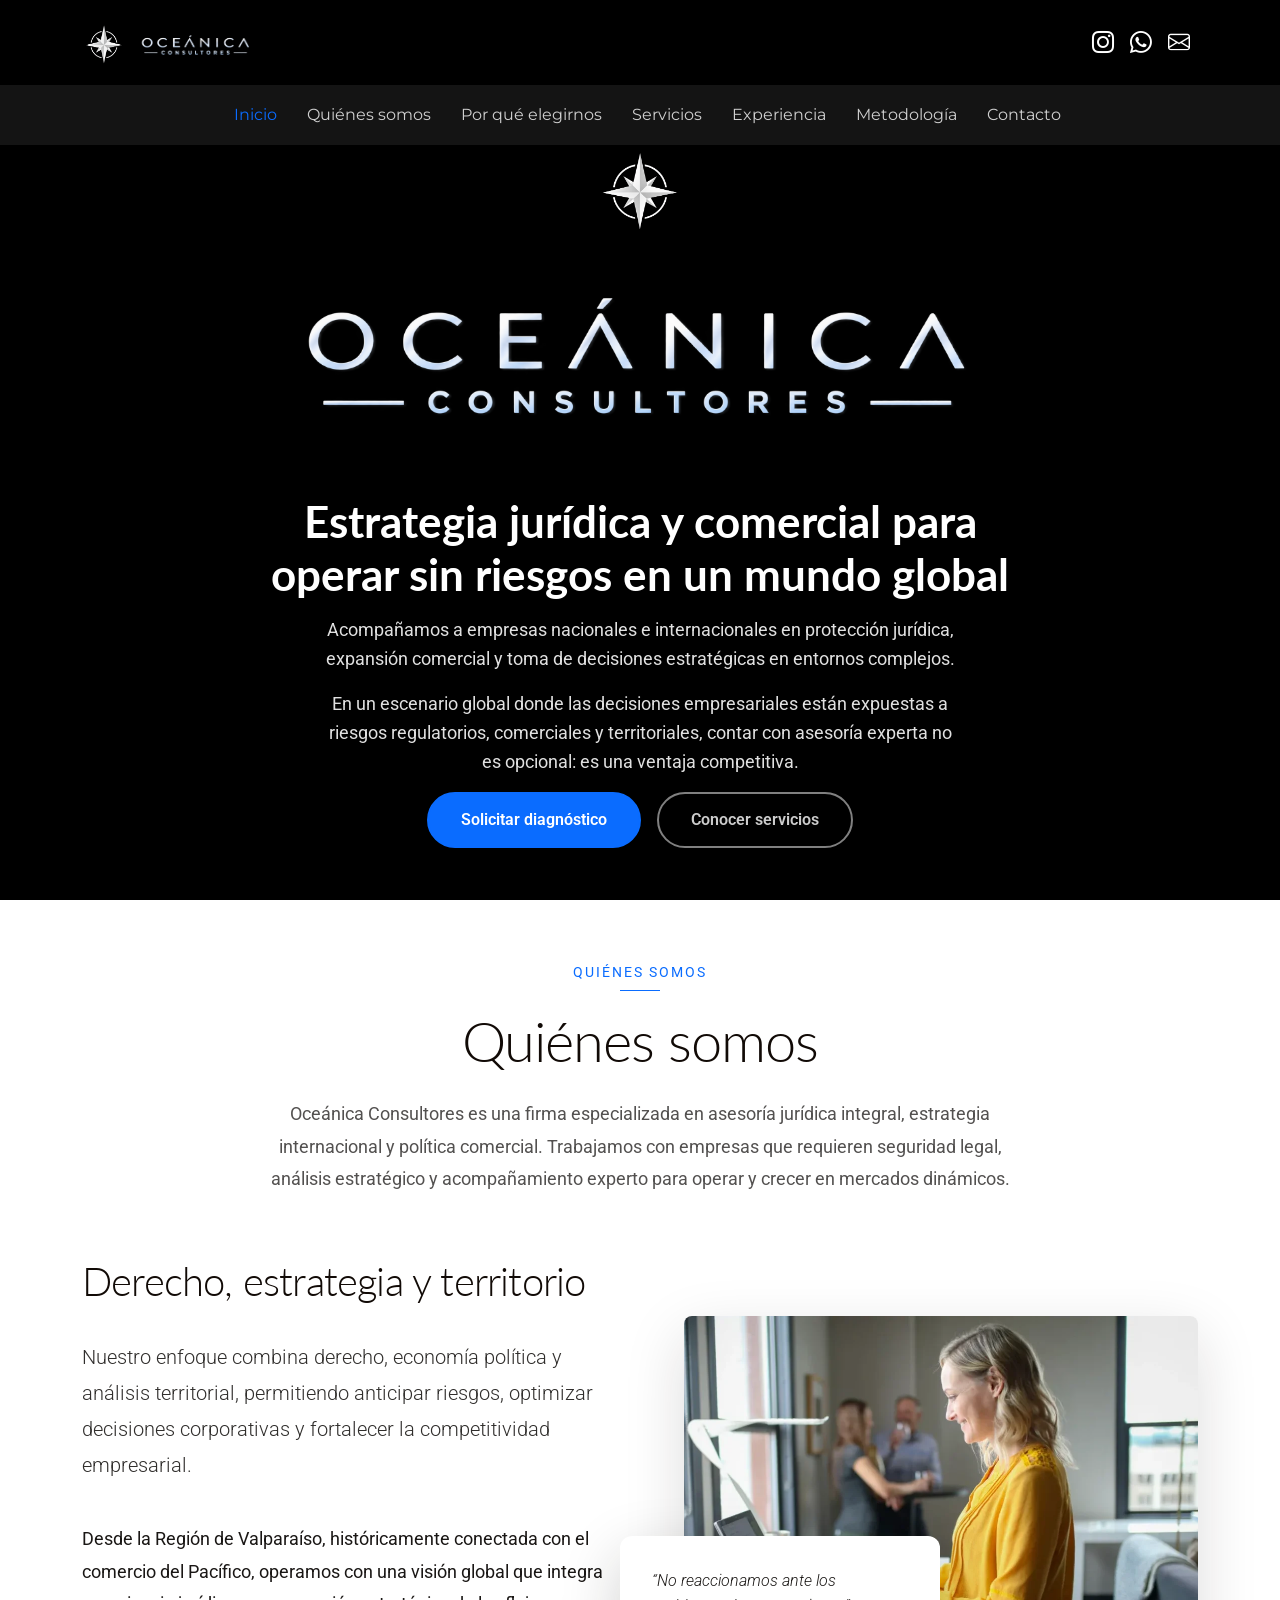
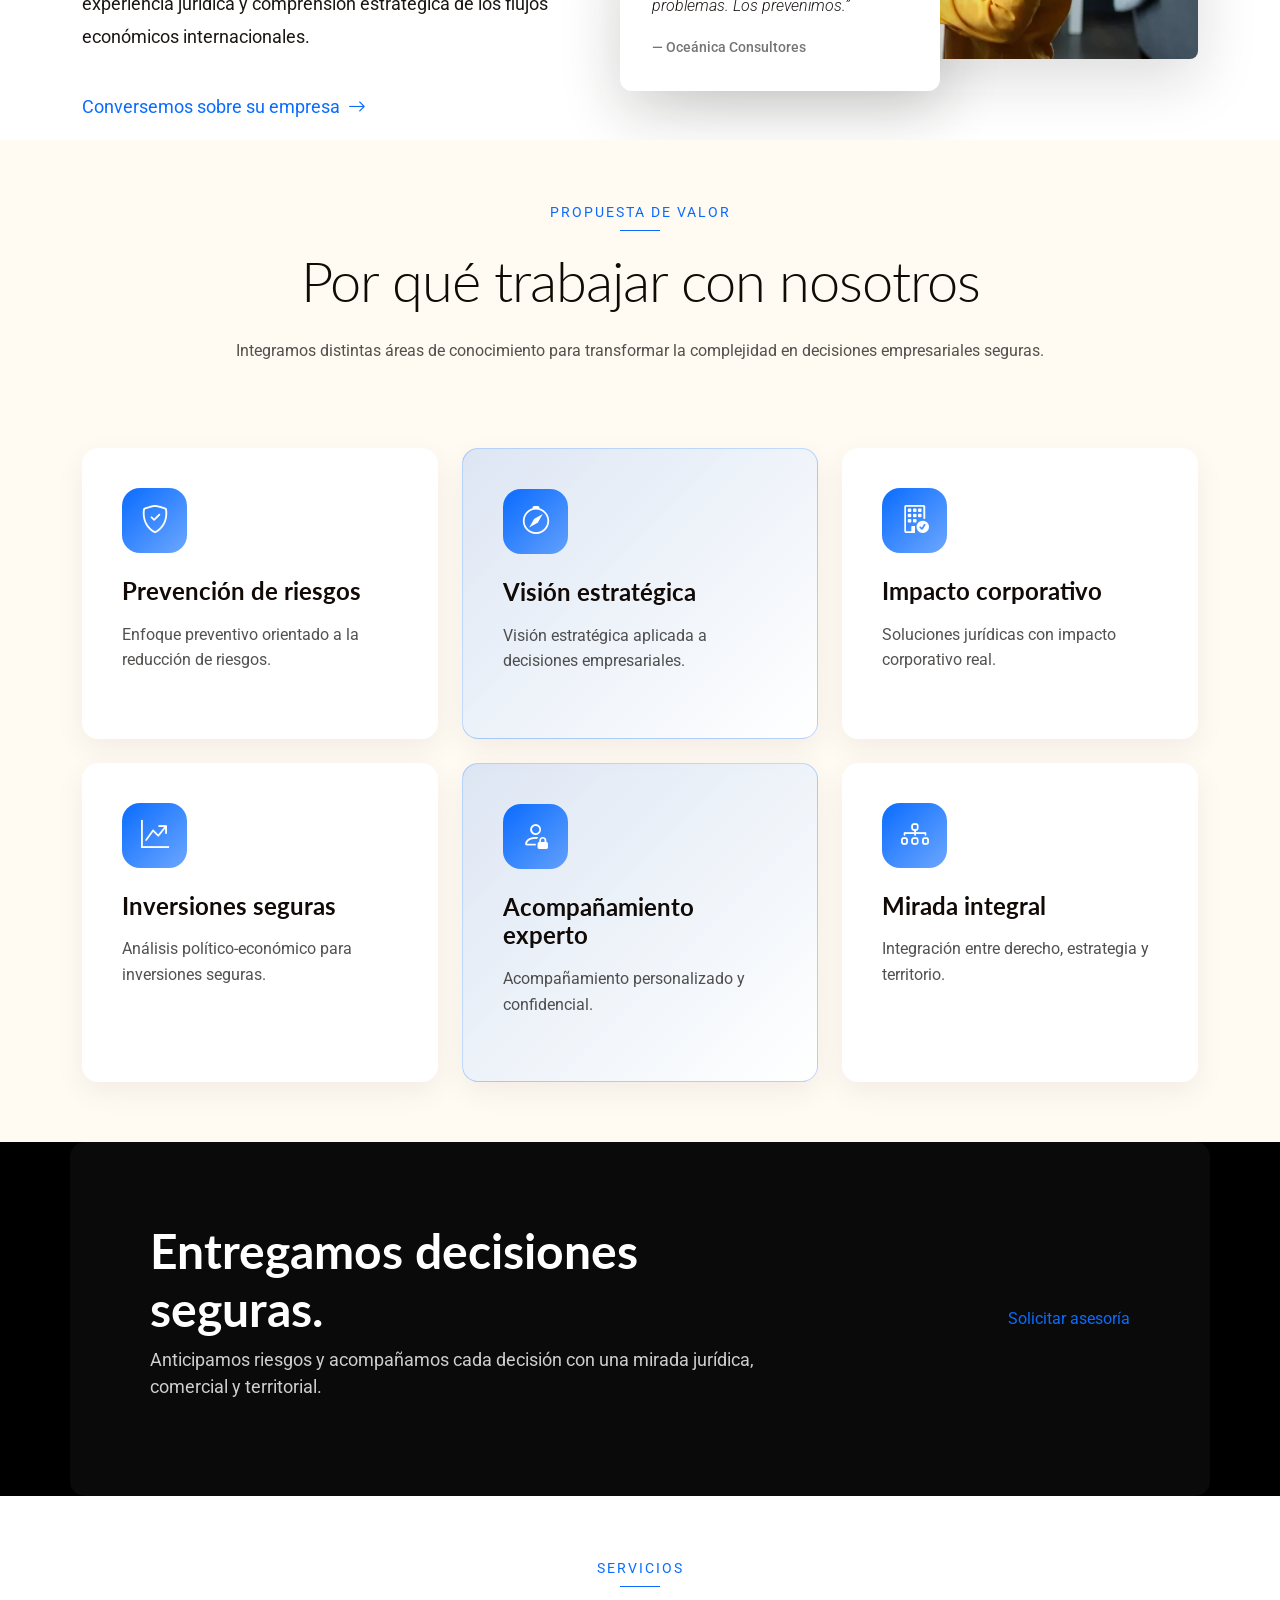
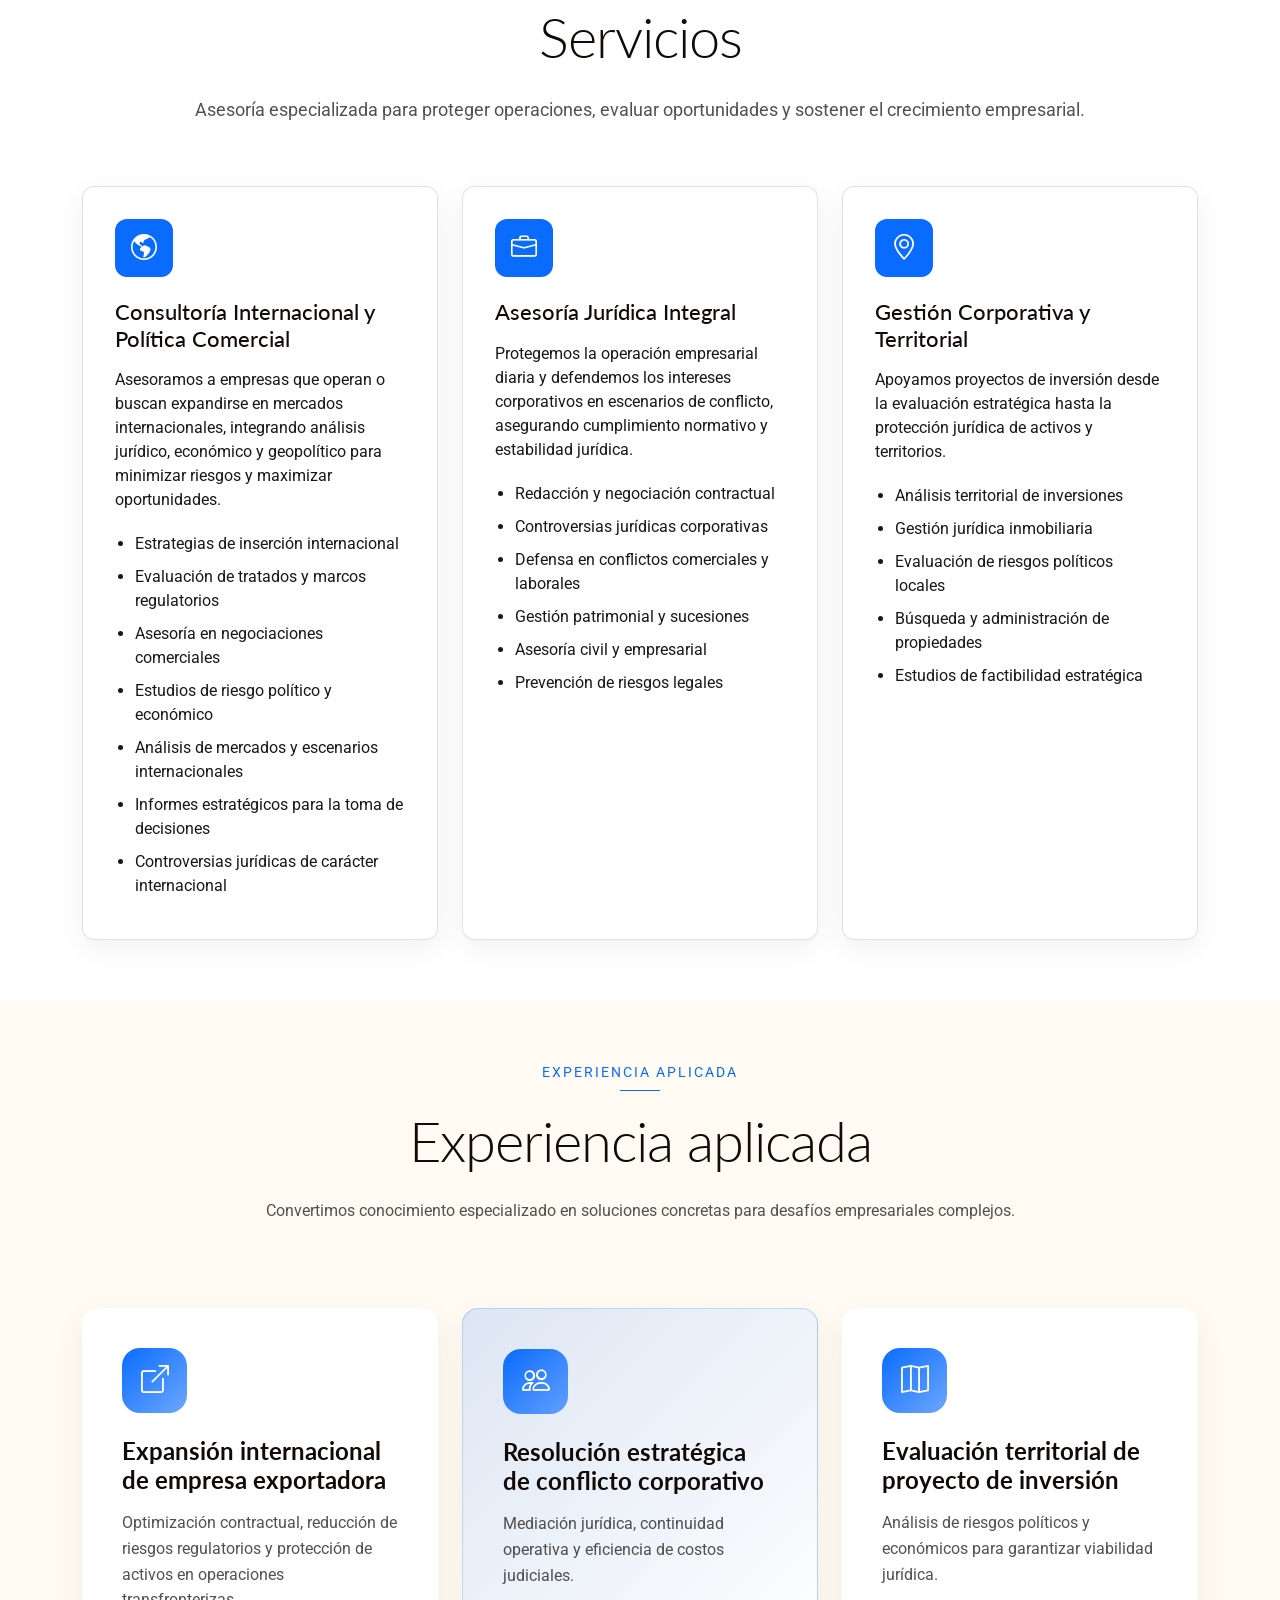
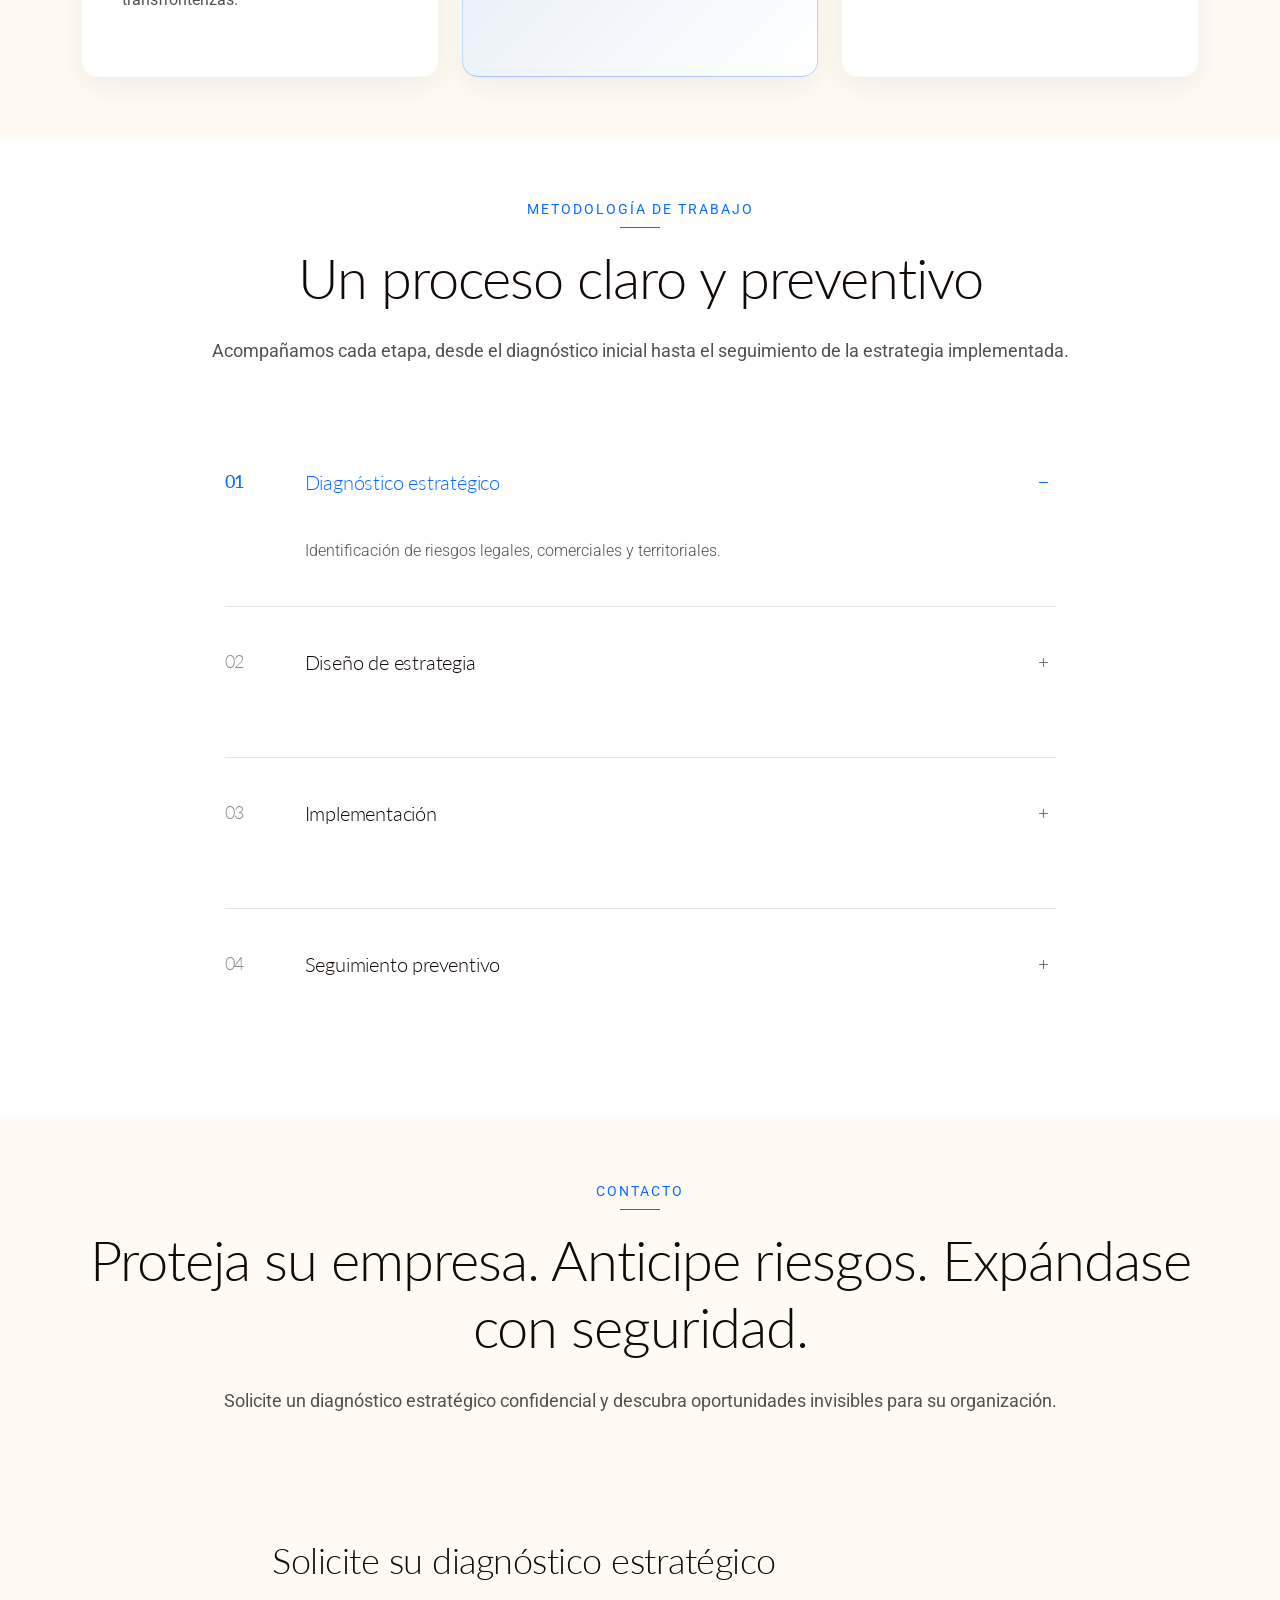
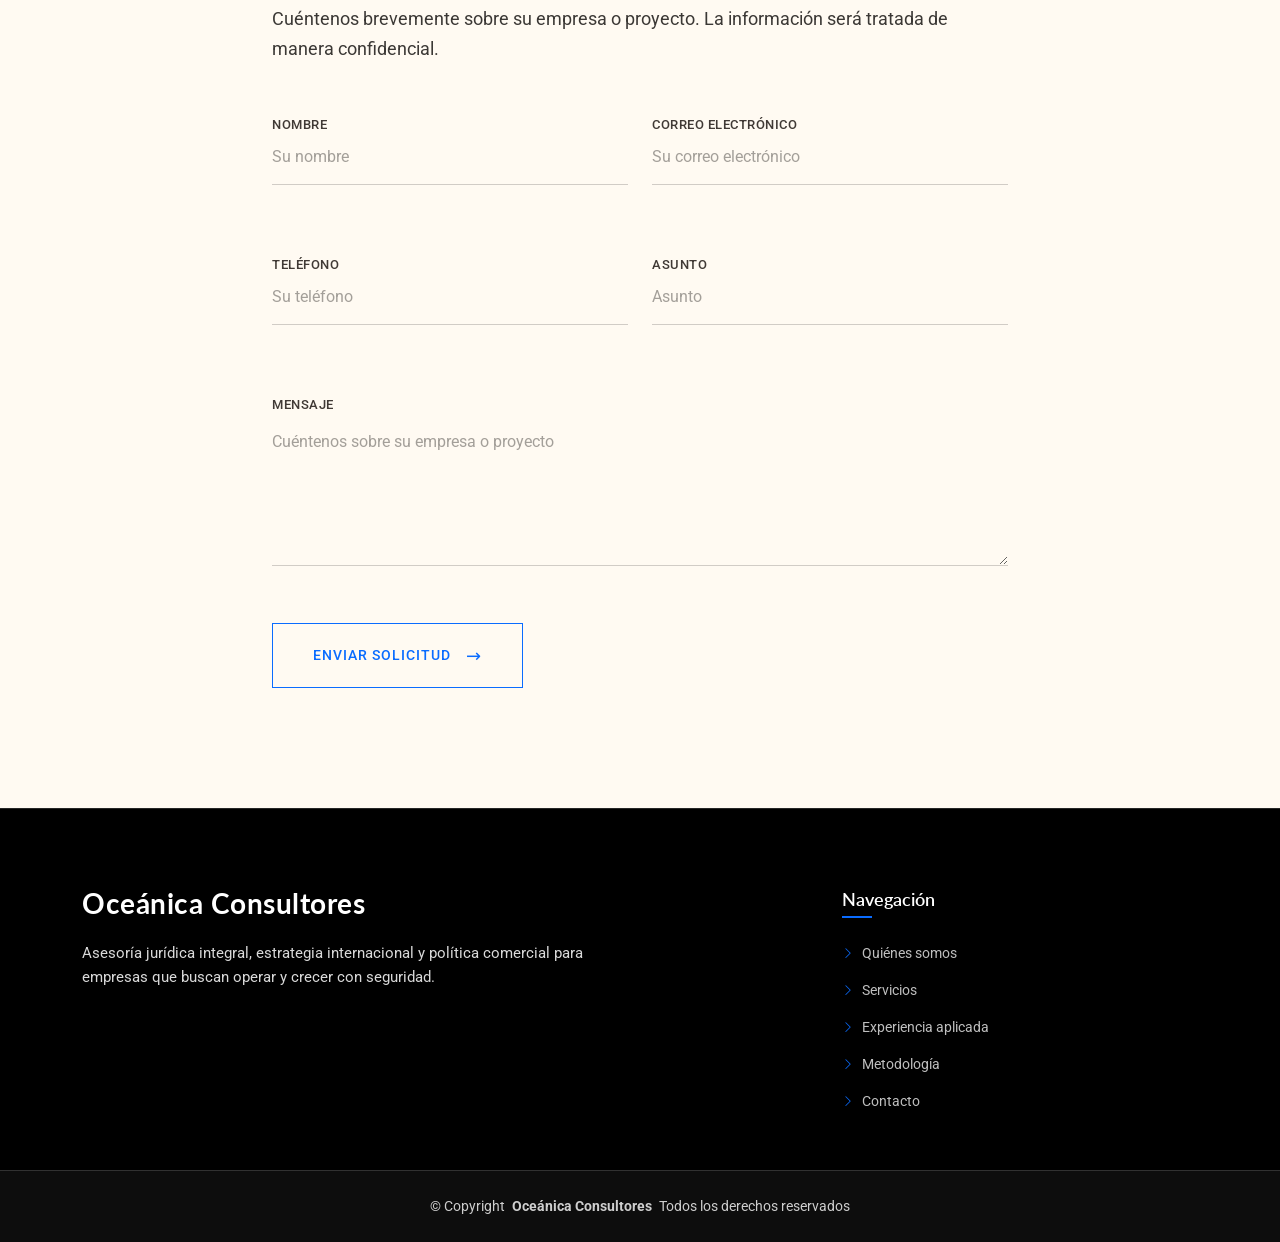
==== commit b8ba6b1a: "Agregando logo en hero section" ====
--- a/index.html
+++ b/index.html
@@ -225,7 +225,7 @@
           <div class="container position-relative">
             <div class="row justify-content-center text-center">
               <div class="col-lg-10">
-                <div class="hero-brand">
+                <div class="hero-brand" data-aos="fade-up">
                   <img
                     class="hero-brand-mark"
                     src="assets/img/logos/brujula_sola_clara.png"
@@ -241,14 +241,26 @@
                     height="724"
                   />
                 </div>
-                <h1>
-                  Asesoría jurídica y estrategia comercial
+                <h1 data-aos="fade-up">
+                  Estrategia jurídica y comercial para operar sin riesgos en un
+                  mundo global
                 </h1>
-                <p>
-                  Ayudamos a empresas en Chile y en el exterior a gestionar riesgos
-                  jurídicos, expandirse a nuevos mercados y tomar decisiones estratégicas.
-                </p>
-                <div class="hero-buttons">
+                <p data-aos="fade-up" data-aos-delay="100">
+                  Acompañamos a empresas nacionales e internacionales en
+                  protección jurídica, expansión comercial y toma de decisiones
+                  estratégicas en entornos complejos.
+                </p>
+                <p data-aos="fade-up" data-aos-delay="200">
+                  En un escenario global donde las decisiones empresariales
+                  están expuestas a riesgos regulatorios, comerciales y
+                  territoriales, contar con asesoría experta no es opcional: es
+                  una ventaja competitiva.
+                </p>
+                <div
+                  class="hero-buttons"
+                  data-aos="fade-up"
+                  data-aos-delay="300"
+                >
                   <a href="#contact" class="btn btn-primary"
                     >Solicitar diagnóstico</a
                   ><a href="#services" class="btn btn-outline"
--- a/assets/css/main.css
+++ b/assets/css/main.css
@@ -1038,17 +1038,17 @@
 }
 
 .hero h1 {
-  font-size: clamp(2rem, 4.2vw, 3.5rem);
+  font-size: clamp(1.5rem, 3.5vw, 2.75rem);
   font-weight: 700;
-  max-width: 24ch;
+  max-width: 30ch;
   margin: 0 auto 1rem;
   line-height: 1.2;
 }
 
 .hero p {
-  max-width: 56ch;
-  font-size: clamp(1rem, 2vw, 1.25rem);
-  margin: 0 auto 1.5rem;
+  max-width: 64ch;
+  font-size: clamp(1rem, 1.5vw, 1.125rem);
+  margin: 0 auto 1rem;
   color: color-mix(in srgb, var(--default-color), transparent 12%);
   line-height: 1.6;
 }
